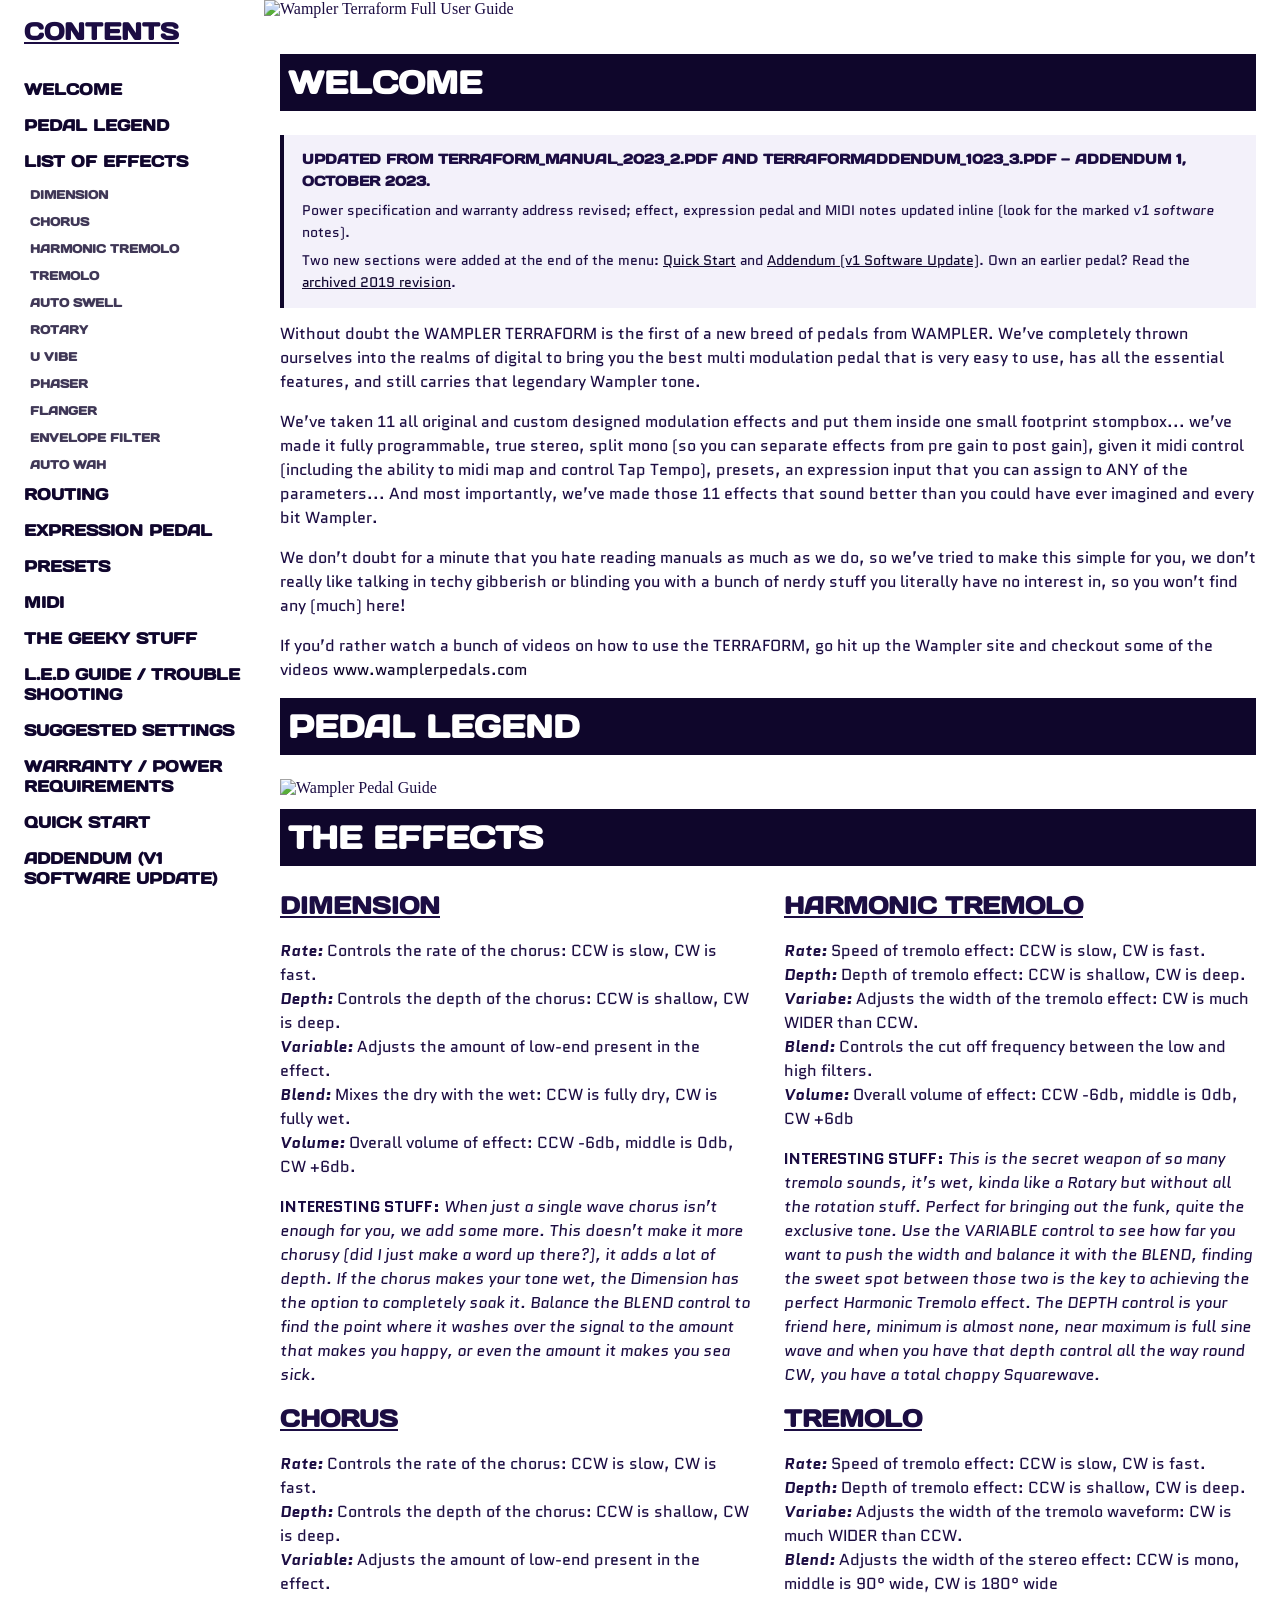
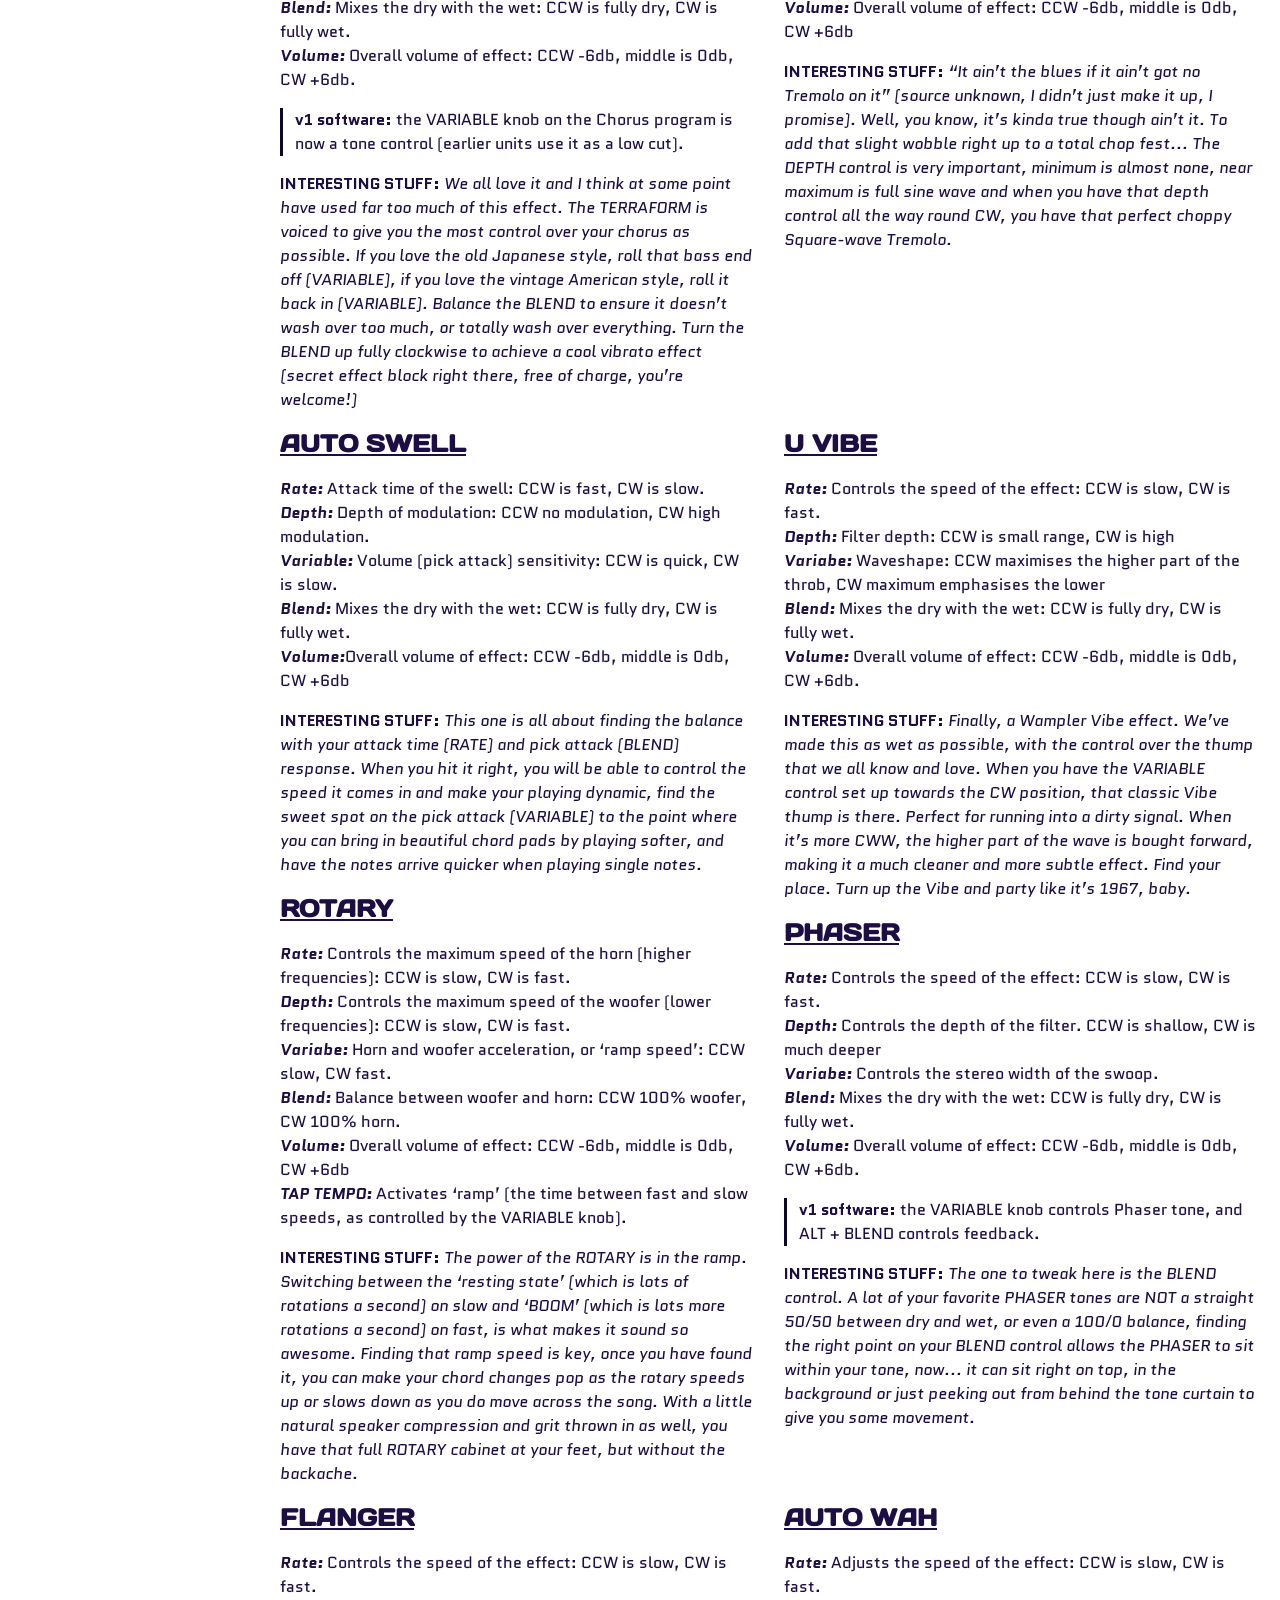
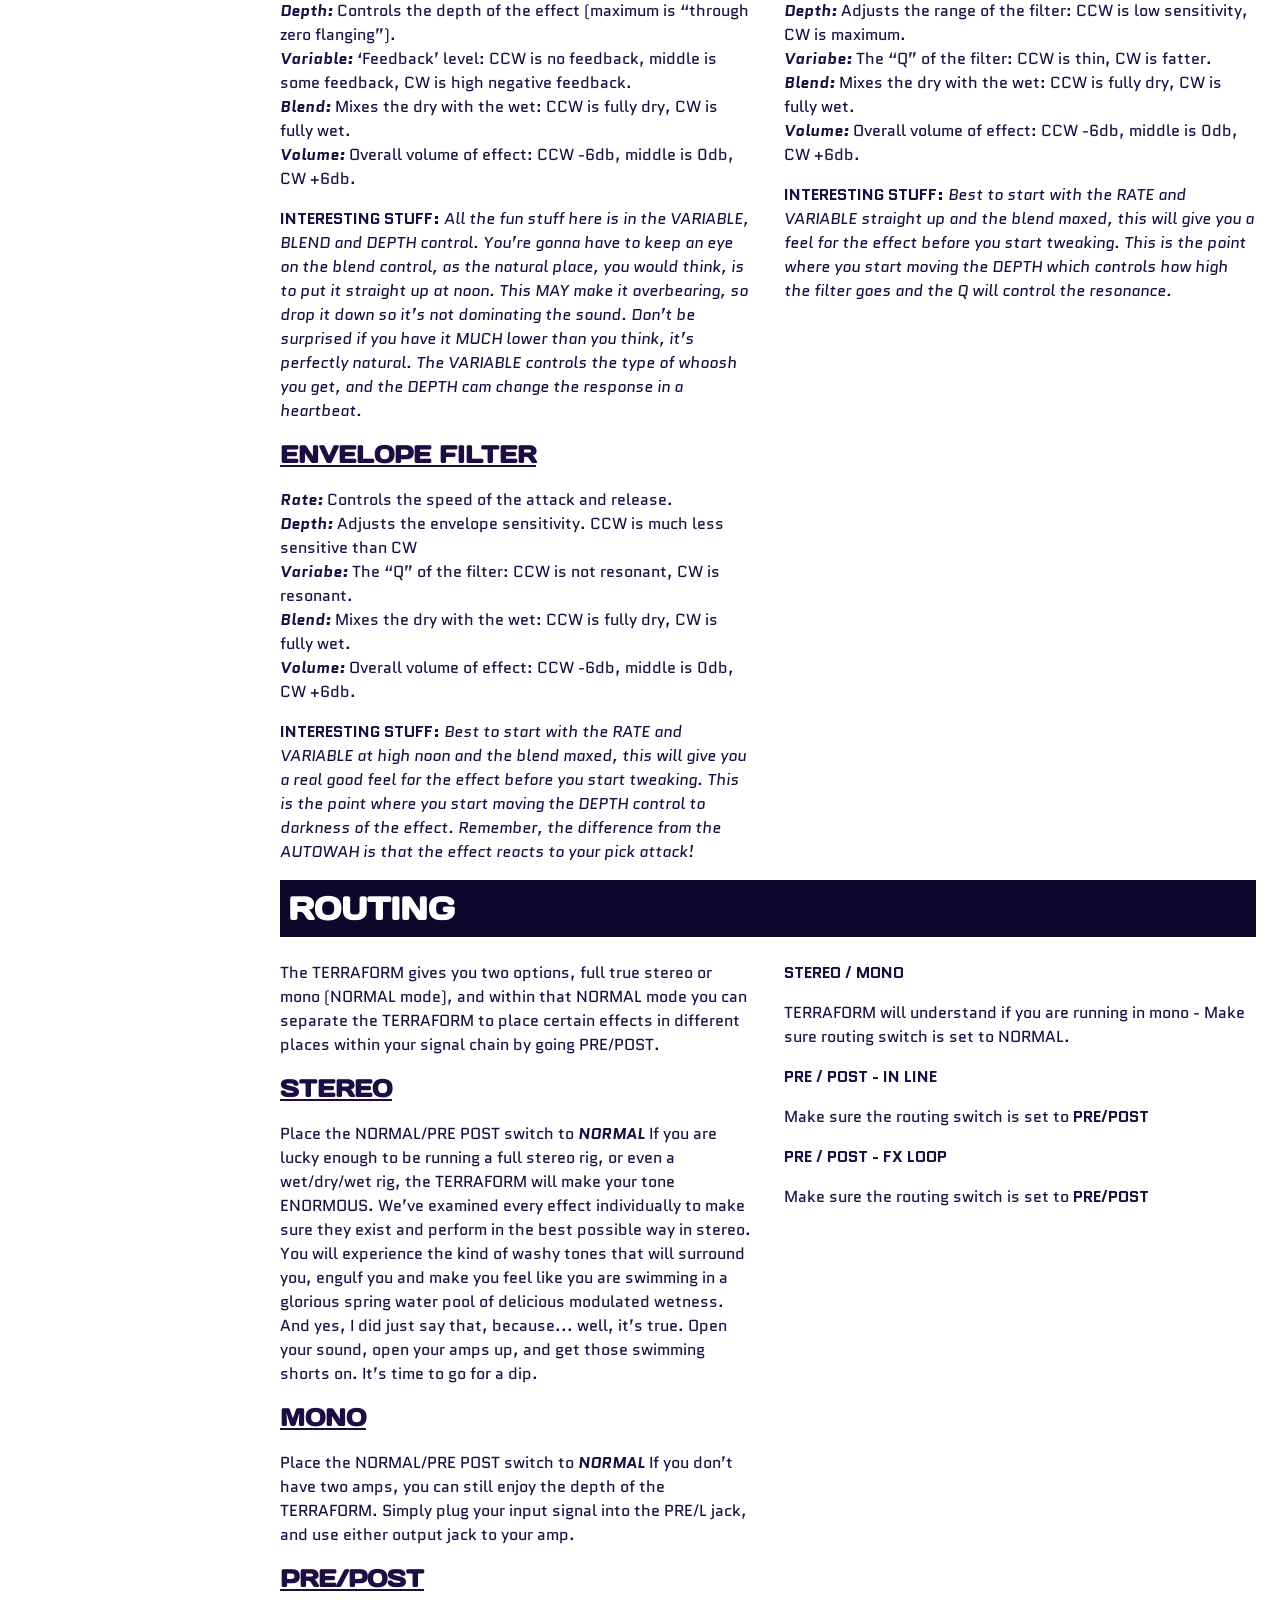
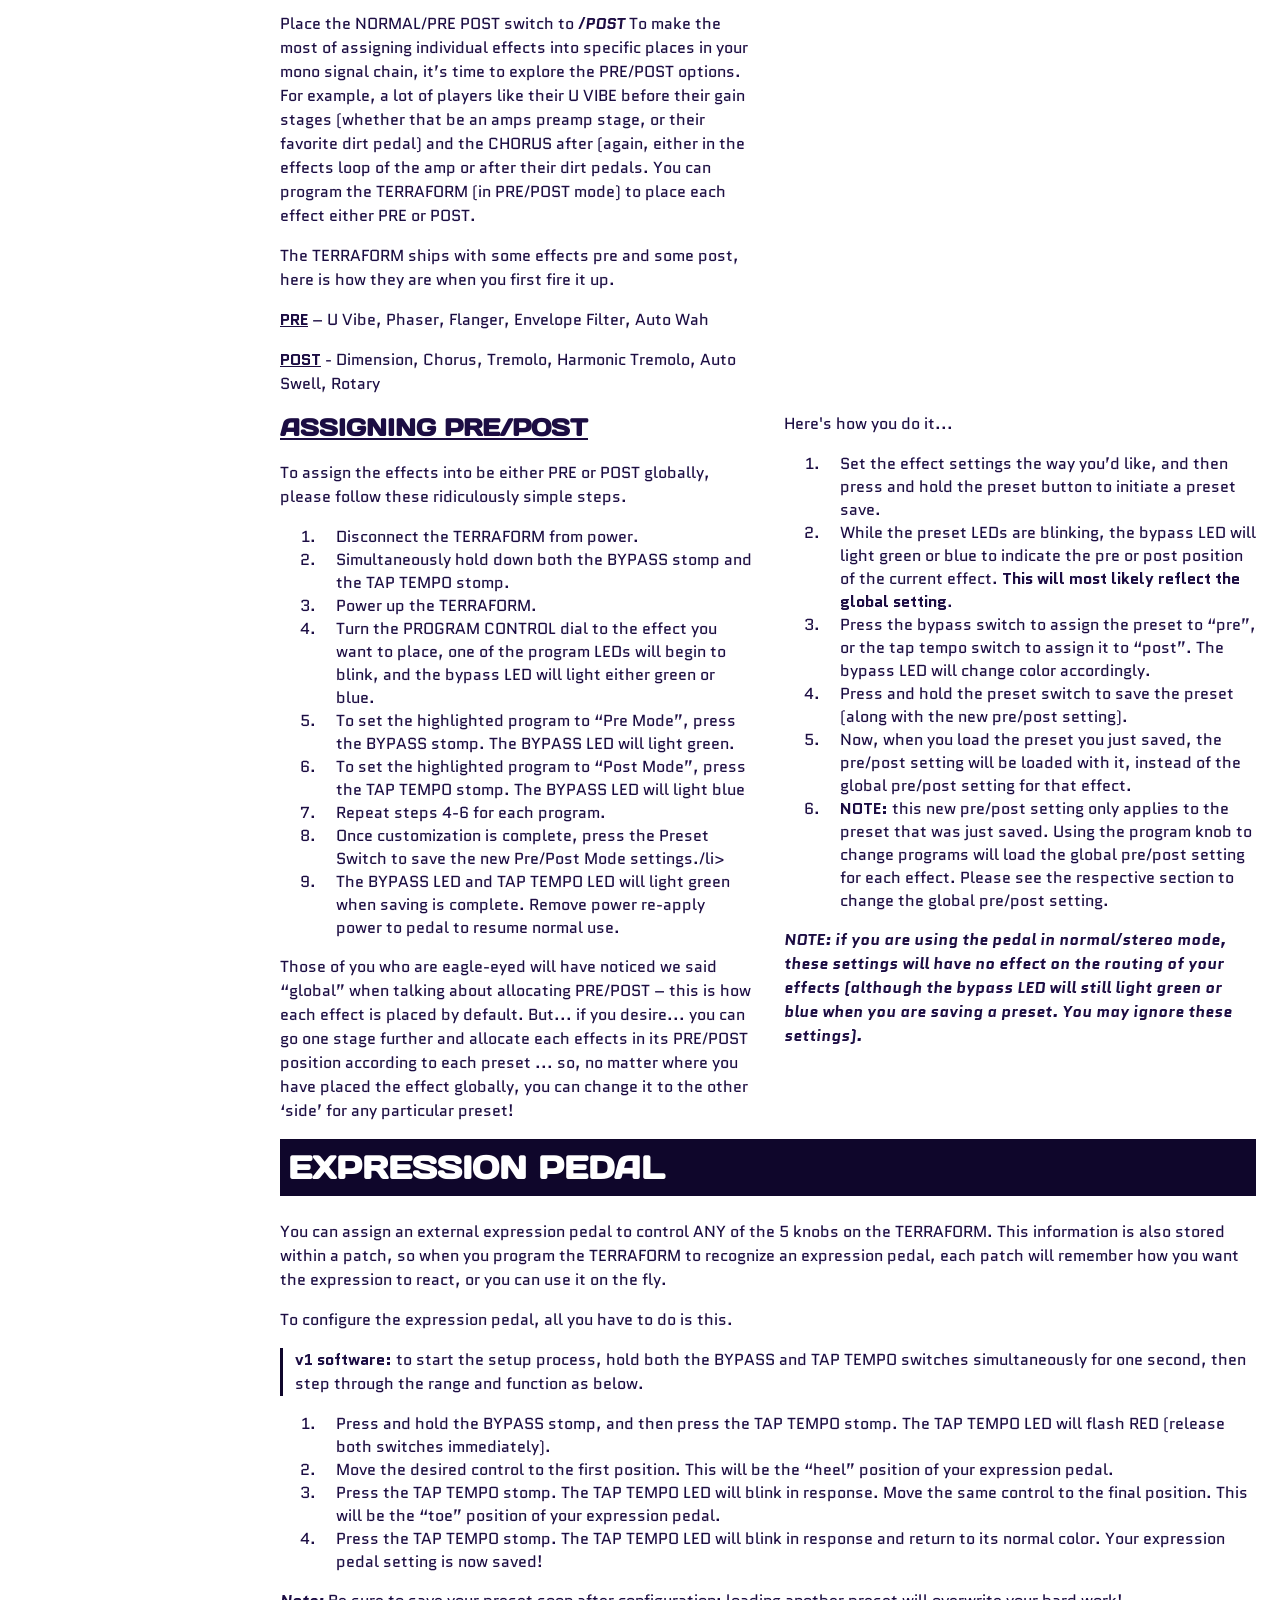
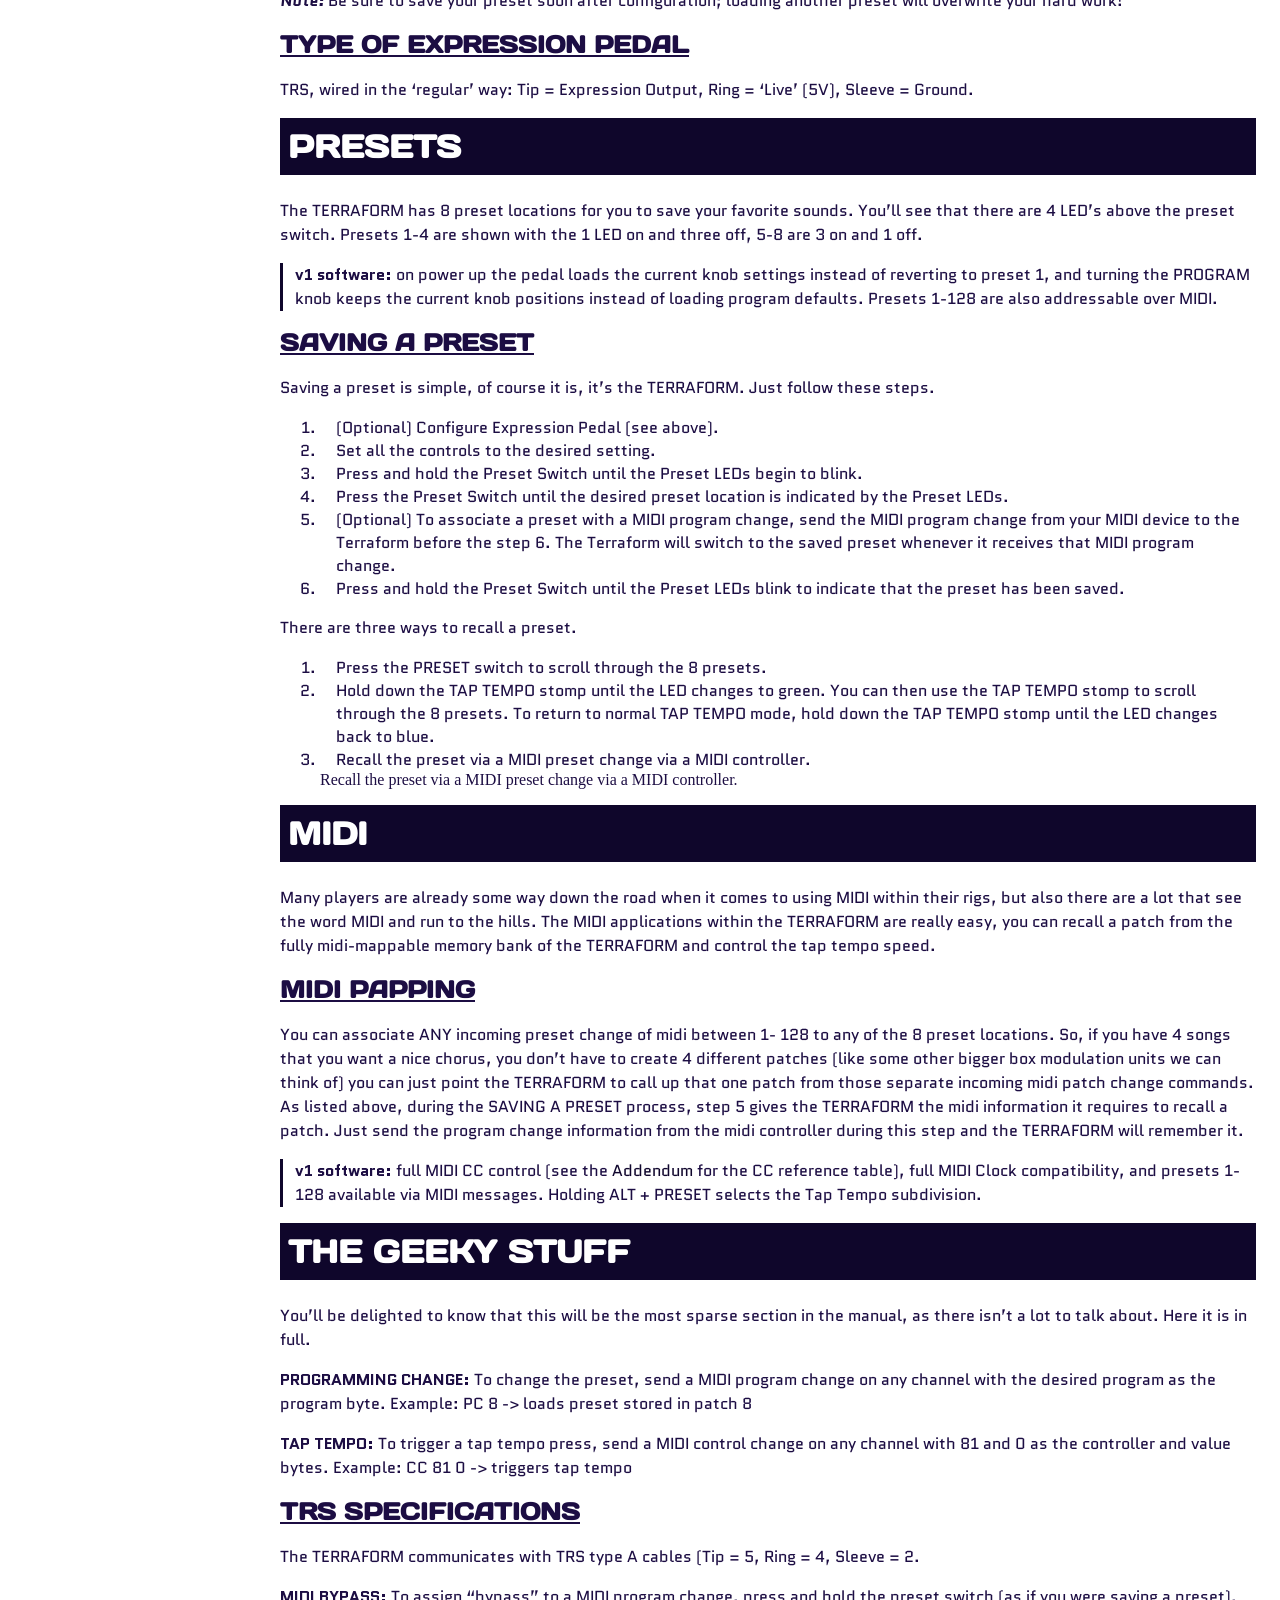
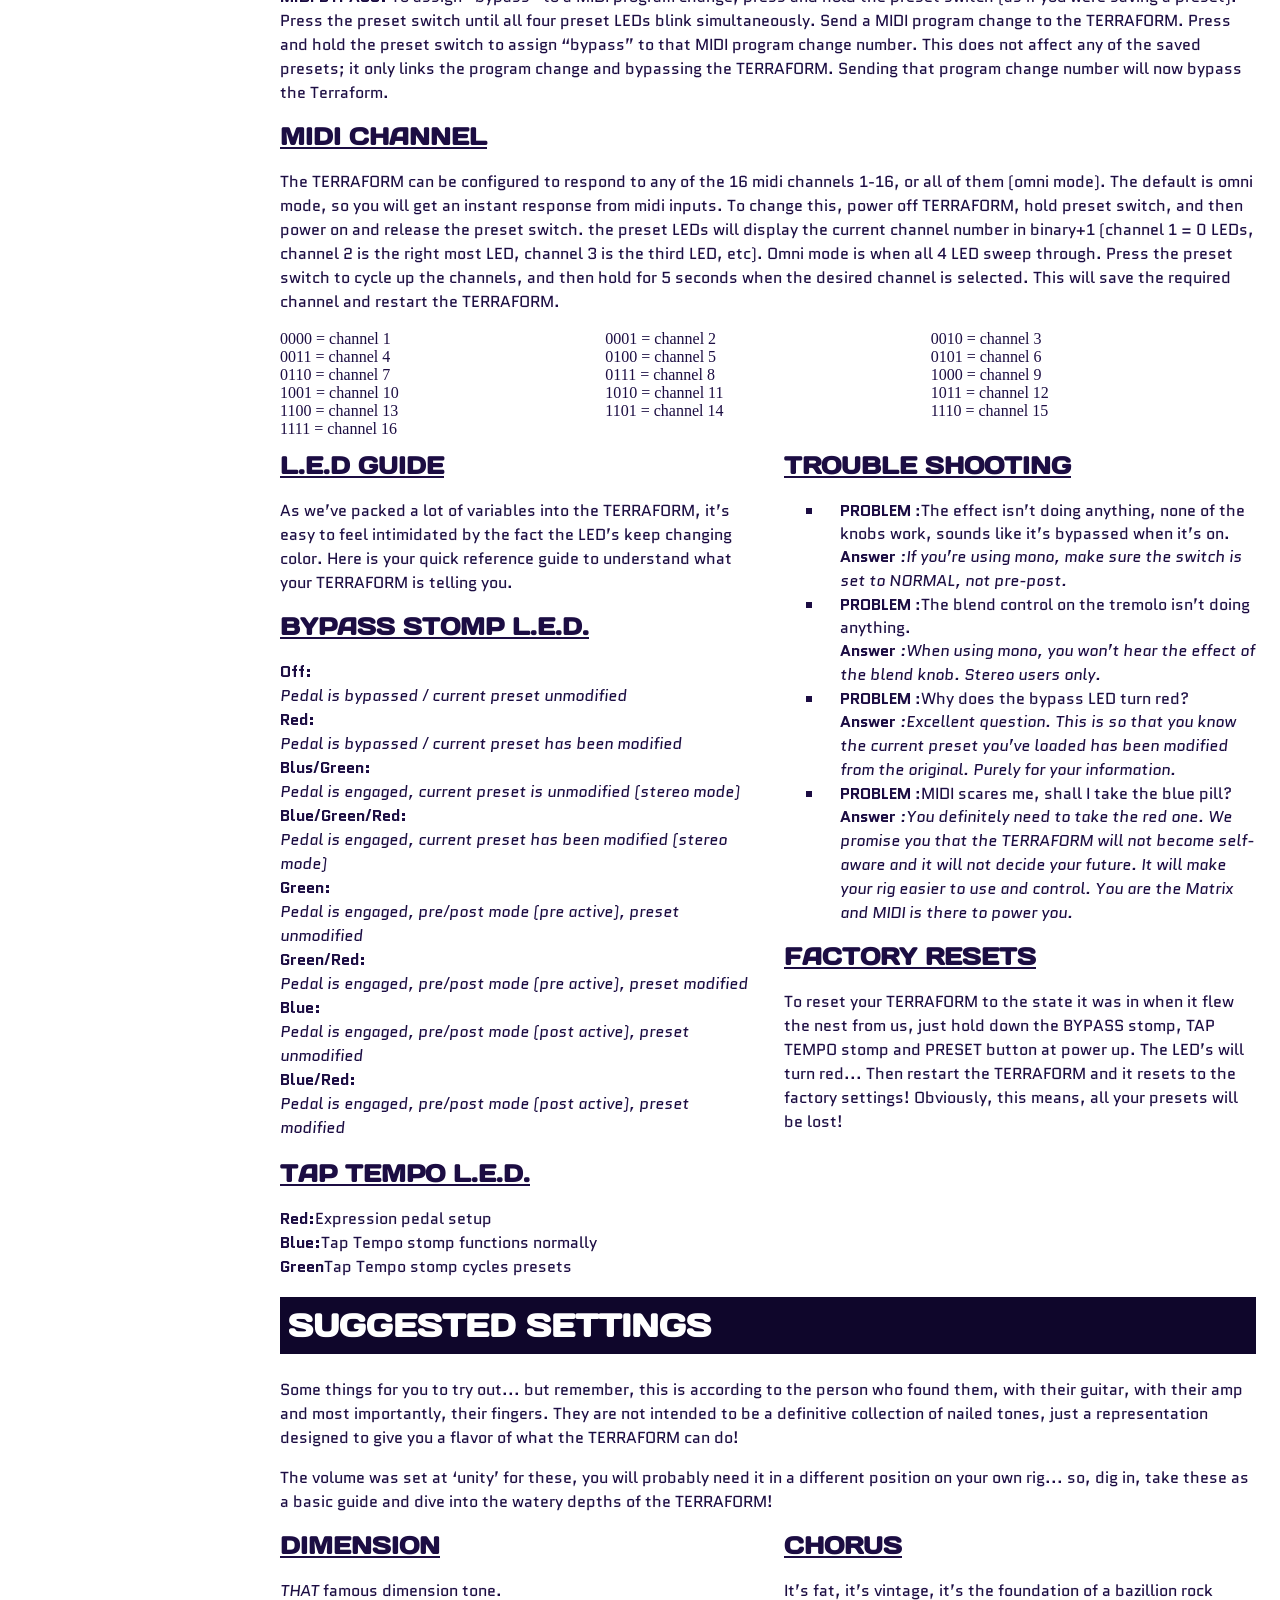
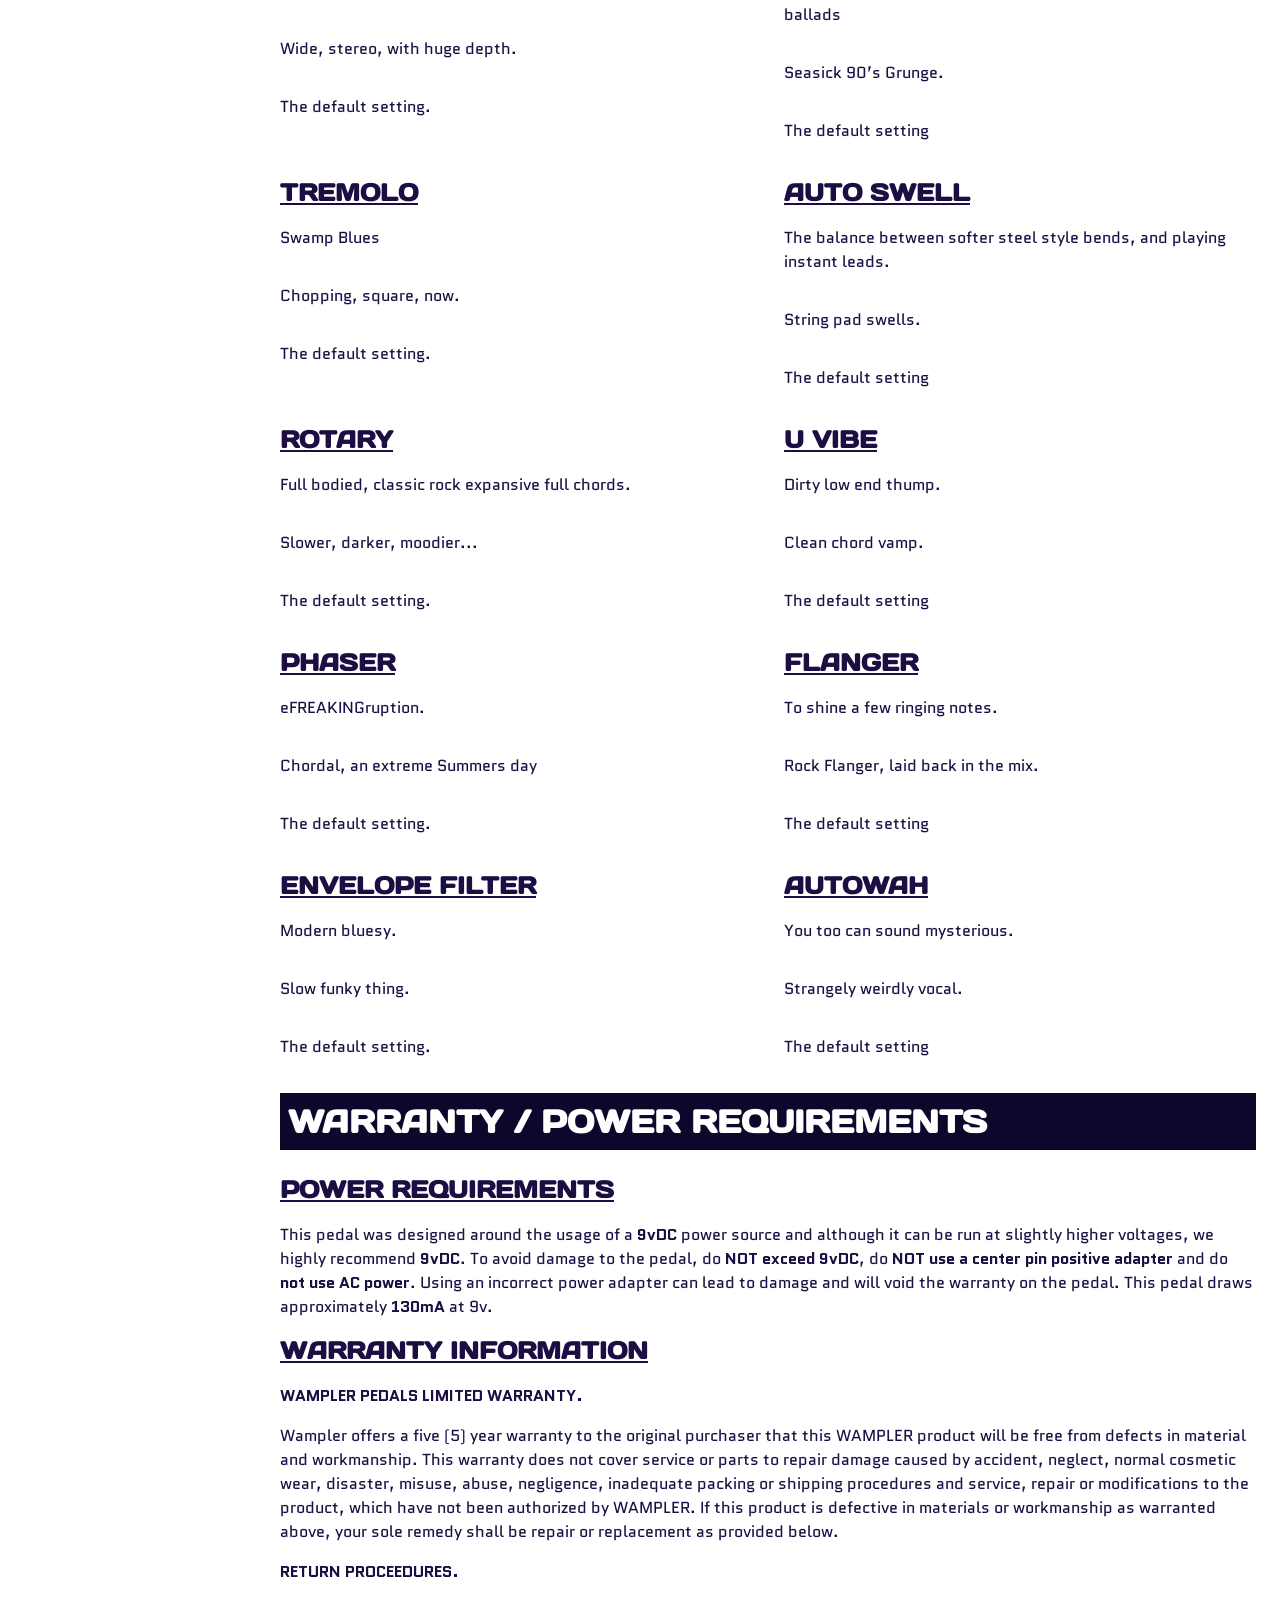
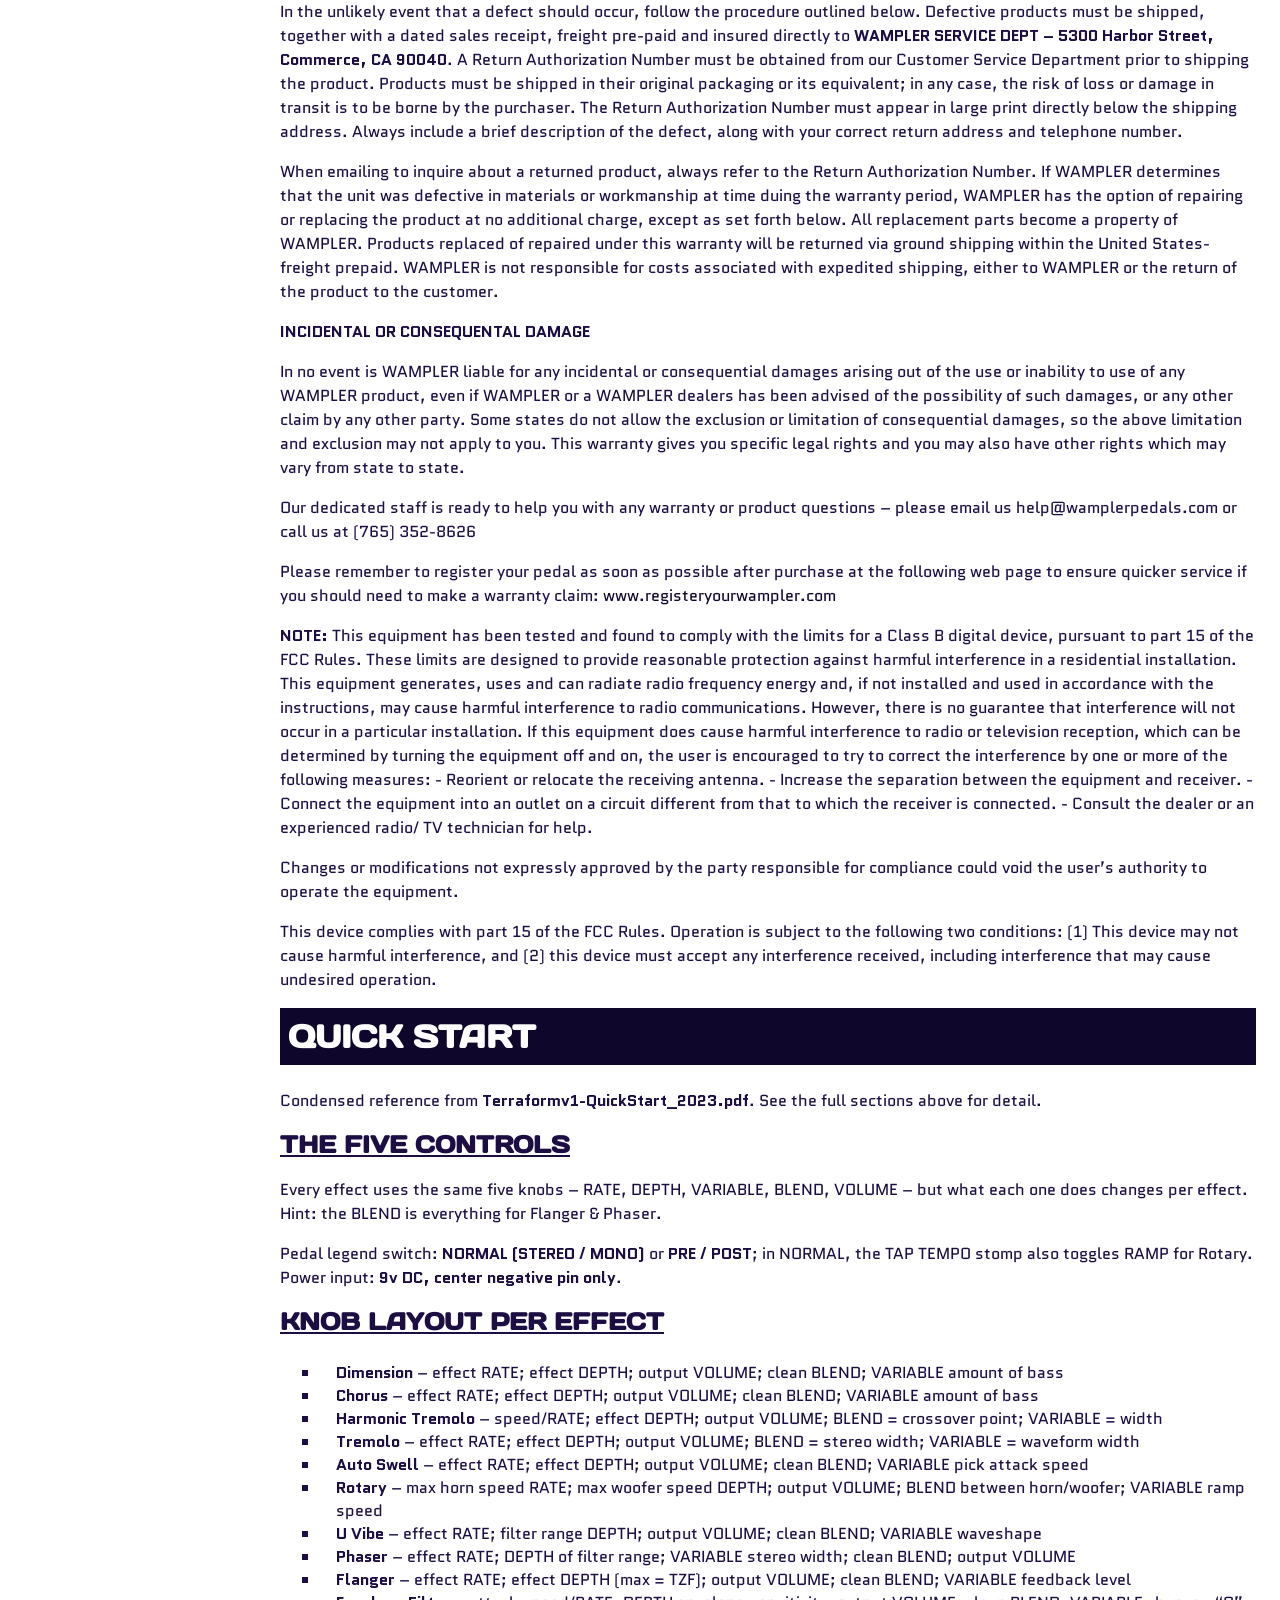
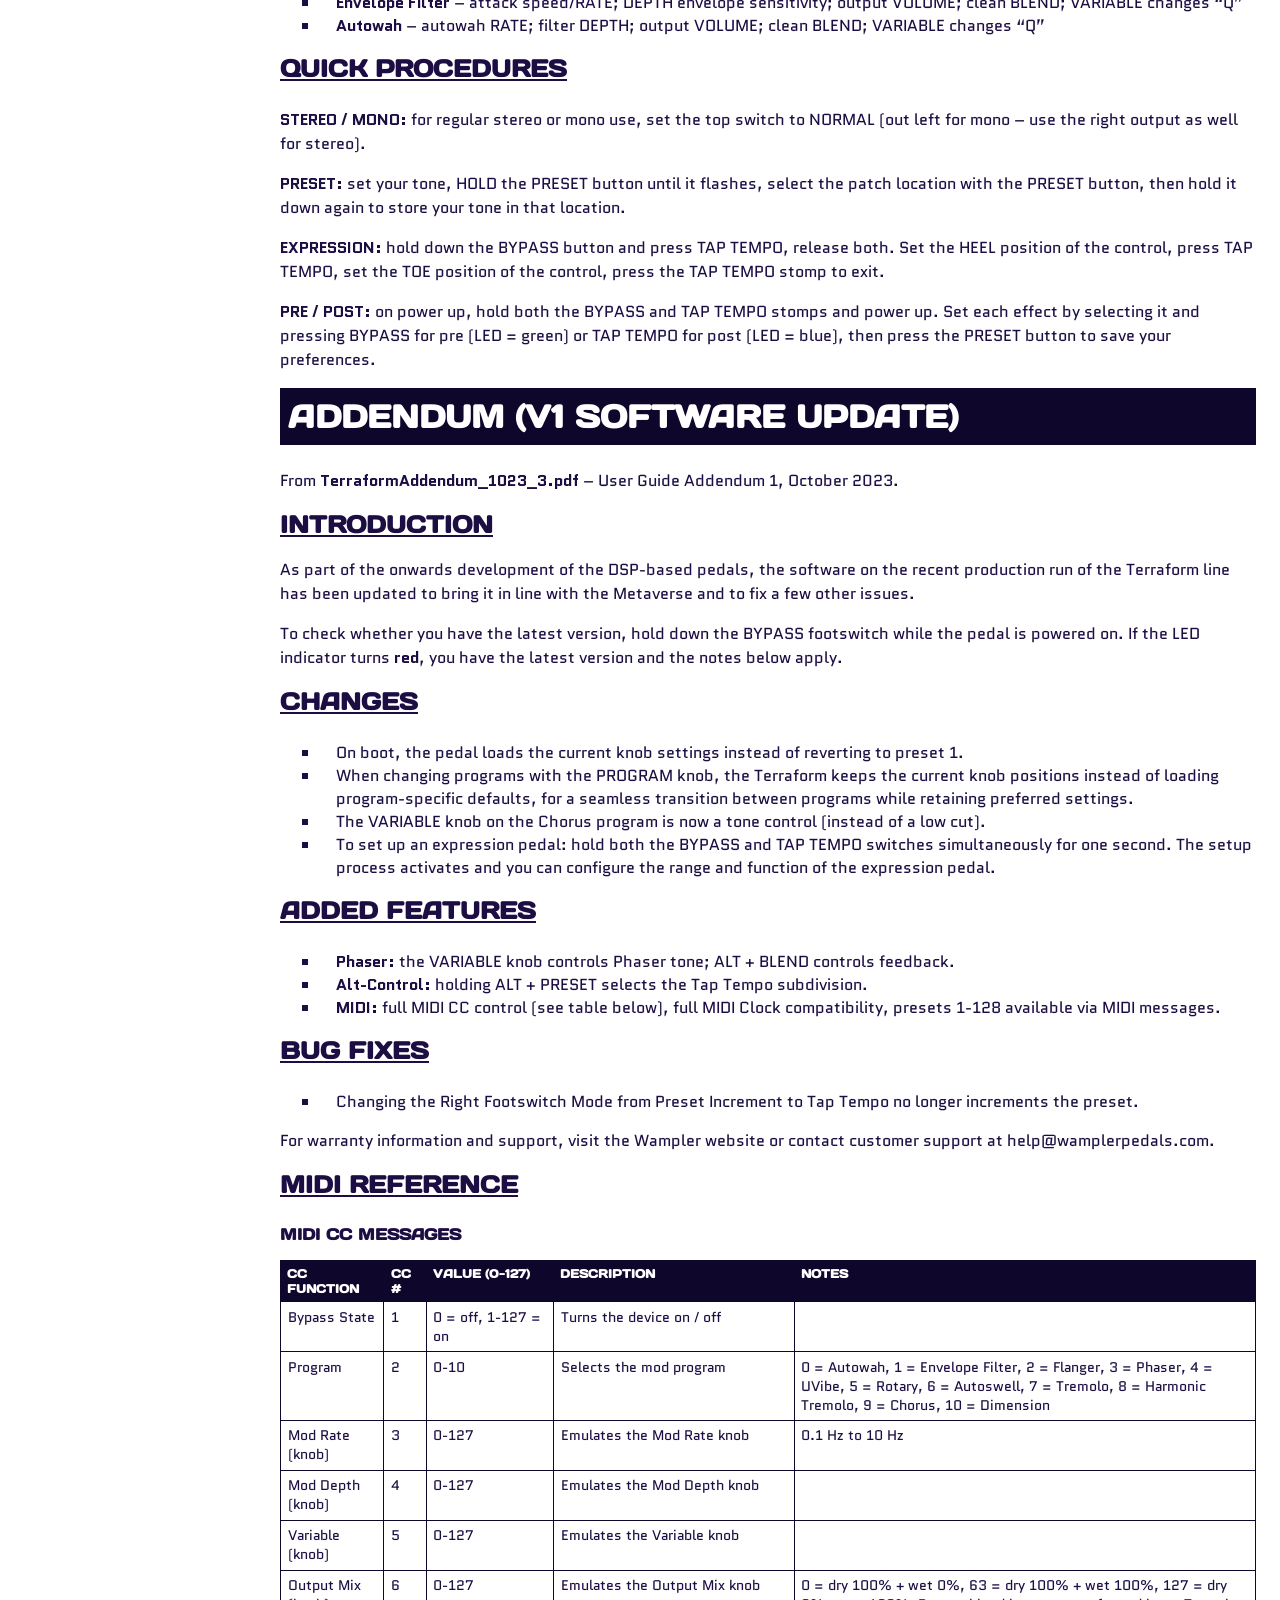
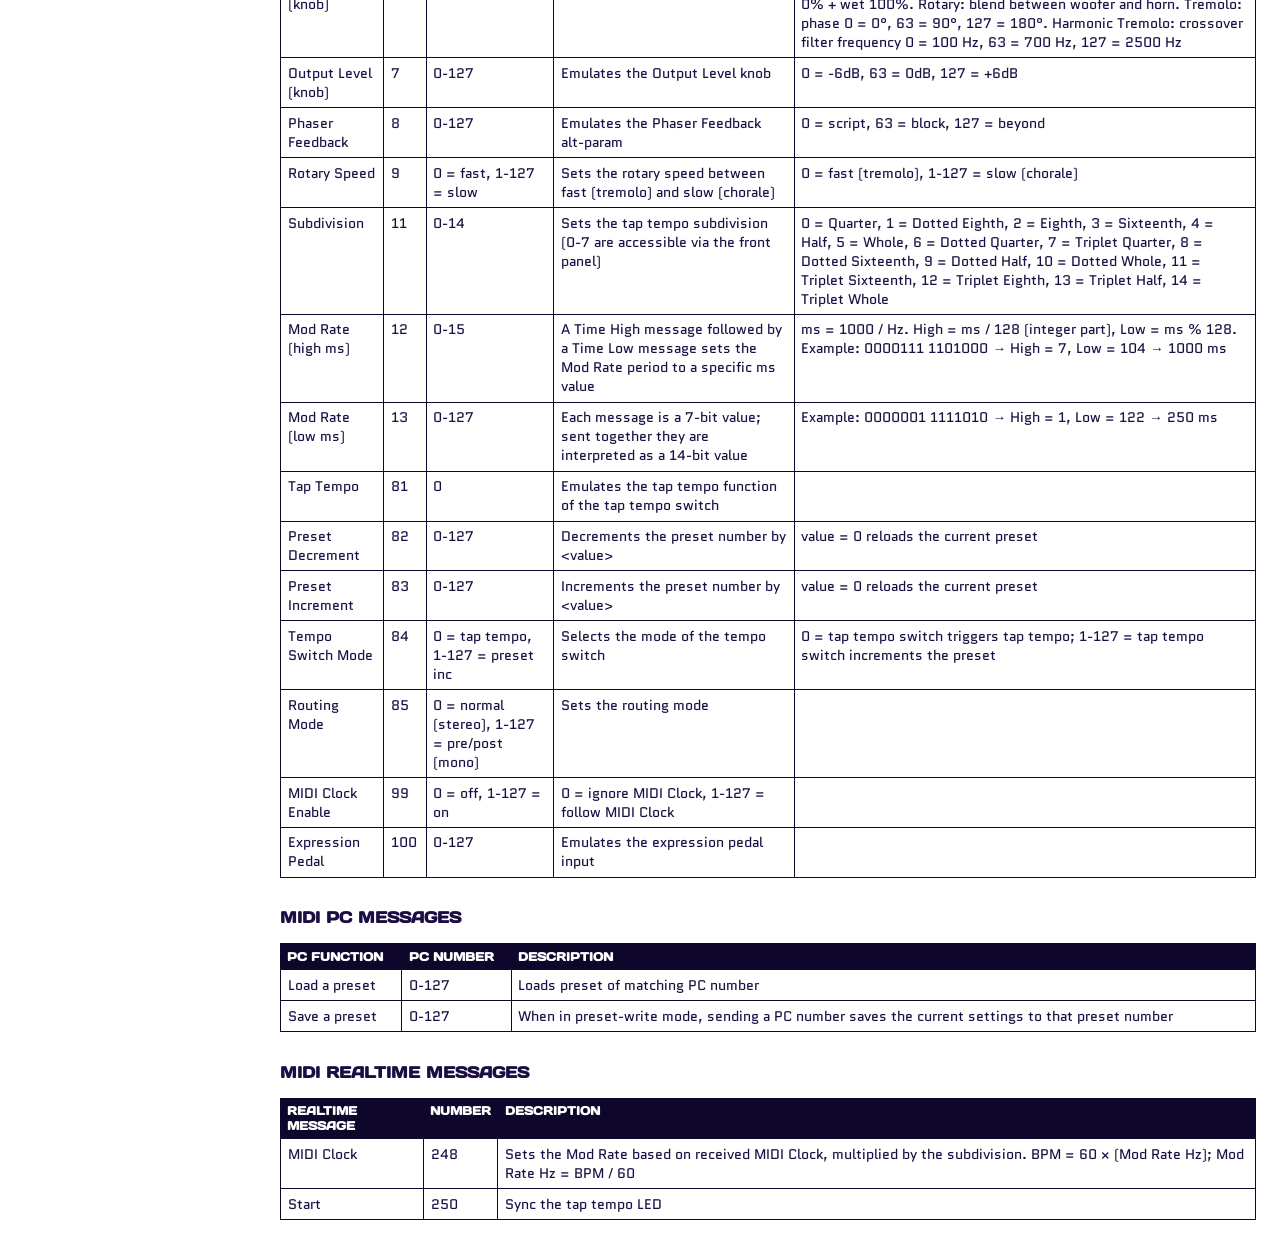
==== index.html @ 07fff478 "Update manual to 2023 revision + October 2023 v1 software addendum - Revise power spec (9vDC max, ~1" ====
<!DOCTYPE html>
<html lang="en">
  <head>
    <meta charset="UTF-8" />
    <meta http-equiv="X-UA-Compatible" content="IE=edge" />
    <meta name="viewport" content="width=device-width, initial-scale=1.0" />
    <link rel="stylesheet" href="style.css" />
    <title>Wampler Terraform Pedal Manual</title>
  </head>
  <body>
    <!--  SIDE NAVIGATION   -->
    <nav id="side-nav">
      <header>
        <div class="nav-container">
          <h3 style="margin-bottom: 2rem">Contents</h3>
          <h4><a href="#intro">Welcome</a></h4>
          <h4><a href="#pedal-legend">Pedal Legend</a></h4>
          <h4><a href="#list-of-effects">List of effects</a></h4>
          <h5><a href="#dimension">Dimension</a></h5>
          <h5><a href="#chorus">Chorus</a></h5>
          <h5><a href="#harmonic-trem">Harmonic Tremolo</a></h5>
          <h5><a href="#trem">Tremolo</a></h5>
          <h5><a href="#auto-swell">Auto Swell</a></h5>
          <h5><a href="#rotary">Rotary</a></h5>
          <h5><a href="#u-vibe">U Vibe</a></h5>
          <h5><a href="#phaser">Phaser</a></h5>
          <h5><a href="#flanger">Flanger</a></h5>
          <h5><a href="#envelope-filter">Envelope Filter</a></h5>
          <h5><a href="#auto-wah">Auto Wah</a></h5>
          <h4><a href="#routing">Routing</a></h4>
          <h4><a href="#expression-pedal">Expression Pedal</a></h4>
          <h4><a href="#presets">Presets</a></h4>
          <h4><a href="#midi">Midi</a></h4>
          <h4><a href="#geek">The Geeky Stuff</a></h4>
          <h4><a href="#guide">L.e.d guide / Trouble shooting</a></h4>
          <h4><a href="#suggested-settings">Suggested settings</a></h4>
          <h4><a href="#warranty">Warranty / Power requirements</a></h4>
          <h4><a href="#quick-start">Quick Start</a></h4>
          <h4><a href="#addendum">Addendum (v1 Software Update)</a></h4>
        </div>
      </header>
    </nav>
    <main id="main-doc">
      <img
        src="https://data2.manualslib.com/first-image/i34/167/16629/1662803/wampler-terraform.jpg"
        alt="
Wampler Terraform Full User Guide"
      />
      <!--        WELCOME SECTION -->
      <section id="welcome">
        <div class="flex-container">
          <div class="half-container flow">
            <header>
              <h2 id="intro">Welcome</h2>
            </header>
            <!--   DOCUMENT UPDATE NOTICE -->
            <div class="doc-update">
              <strong>
                Updated from TERRAFORM_manual_2023_2.pdf and
                TerraformAddendum_1023_3.pdf &mdash; Addendum 1, October 2023.
              </strong>
              <p>
                Power specification and warranty address revised; effect,
                expression pedal and MIDI notes updated inline (look for the
                marked <em>v1 software</em> notes).
              </p>
              <p>
                Two new sections were added at the end of the menu:
                <a href="#quick-start">Quick Start</a> and
                <a href="#addendum">Addendum (v1 Software Update)</a>. Own an
                earlier pedal? Read the
                <a href="index-2019.html">archived 2019 revision</a>.
              </p>
            </div>
            <p>
              Without doubt the WAMPLER TERRAFORM is the first of a new breed of
              pedals from WAMPLER. We’ve completely thrown ourselves into the
              realms of digital to bring you the best multi modulation pedal
              that is very easy to use, has all the essential features, and
              still carries that legendary Wampler tone.
            </p>
            <p>
              We’ve taken 11 all original and custom designed modulation effects
              and put them inside one small footprint stompbox... we’ve made it
              fully programmable, true stereo, split mono (so you can separate
              effects from pre gain to post gain), given it midi control
              (including the ability to midi map and control Tap Tempo),
              presets, an expression input that you can assign to ANY of the
              parameters... And most importantly, we’ve made those 11 effects
              that sound better than you could have ever imagined and every bit
              Wampler.
            </p>
            <p>
              We don’t doubt for a minute that you hate reading manuals as much
              as we do, so we’ve tried to make this simple for you, we don’t
              really like talking in techy gibberish or blinding you with a
              bunch of nerdy stuff you literally have no interest in, so you
              won’t find any (much) here!
            </p>
            <p>
              If you’d rather watch a bunch of videos on how to use the
              TERRAFORM, go hit up the Wampler site and checkout some of the
              videos
              <a href="https://www.wamplerpedals.com/">www.wamplerpedals.com</a>
            </p>
          </div>
          <!--        MOBILE TABLE OF CONTENTS -->
          <div id="toc-mobile" class="half-container">
            <h2 id="contents">Contents</h2>
            <div class="toc-top-item">
              <h3><a href="#pedal-legend">Pedal Legend</a></h3>
            </div>
            <div class="toc-top-item">
              <h3><a href="#list-of-effects">List of effects</a></h3>
            </div>
            <div class="toc-top-item">
              <h3><a href="#routing">Routing</a></h3>
            </div>
            <div class="toc-top-item">
              <h3><a href="#expression-pedal">Expression Pedal</a></h3>
            </div>
            <div class="toc-top-item">
              <h3><a href="#presets">Presets</a></h3>
            </div>
            <div class="toc-top-item">
              <h3><a href="#midi">MIDI</a></h3>
            </div>
            <div class="toc-top-item">
              <h3><a href="#geek">The Geeky Stuff</a></h3>
            </div>
            <div class="toc-top-item">
              <h3><a href="#guide">L.E.D. Guide / Trouble shooting</a></h3>
            </div>
            <div class="toc-top-item">
              <h3><a href="#suggested-settings">Suggested Settings</a></h3>
            </div>
            <div class="toc-top-item">
              <h3><a href="#warranty">Warranty / Power Requirements</a></h3>
            </div>
            <div class="toc-top-item">
              <h3><a href="#quick-start">Quick Start</a></h3>
            </div>
            <div class="toc-top-item">
              <h3><a href="#addendum">Addendum (v1 Software Update)</a></h3>
            </div>
          </div>
        </div>
      </section>
      <!--   PEDAL LEGEND -->
      <section id="pedal-legend">
        <div class="flex-container">
          <div class="half-container">
            <header>
              <h2>Pedal Legend</h2>
            </header>
            <img
              src="Images/WamplerPedalLegend.png"
              alt="Wampler Pedal Guide"
            />
          </div>
        </div>
      </section>
      <!--  EFFECTS SECTION -->
      <section id="list-of-effects">
        <div class="half-container">
          <header>
            <h2>THE EFFECTS</h2>
          </header>
        </div>
        <!--  DIMENSION -->
        <div class="flex-container">
          <div class="half-container flow">
            <h3 id="dimension">Dimension</h3>
            <div>
              <span>
                <strong><i>Rate:</i></strong>
                Controls the rate of the chorus: CCW is slow, CW is fast.
              </span>
              <span>
                <strong><i>Depth:</i></strong>
                Controls the depth of the chorus: CCW is shallow, CW is deep.
              </span>
              <span>
                <strong><i>Variable:</i></strong>
                Adjusts the amount of low-end present in the effect.
              </span>
              <span>
                <strong><i>Blend:</i></strong>
                Mixes the dry with the wet: CCW is fully dry, CW is fully wet.
              </span>
              <span>
                <strong><i>Volume:</i></strong> Overall volume of effect: CCW
                -6db, middle is 0db, CW +6db.
              </span>
            </div>
            <div>
              <p>
                <strong>INTERESTING STUFF:</strong>
                <i>
                  When just a single wave chorus isn’t enough for you, we add
                  some more. This doesn’t make it more chorusy (did I just make
                  a word up there?), it adds a lot of depth. If the chorus makes
                  your tone wet, the Dimension has the option to completely soak
                  it. Balance the BLEND control to find the point where it
                  washes over the signal to the amount that makes you happy, or
                  even the amount it makes you sea sick.
                </i>
              </p>
            </div>
            <!--  CHORUS -->
            <div class="flow">
              <div>
                <h3 id="chorus">Chorus</h3>
              </div>
              <div>
                <span>
                  <strong><i>Rate:</i></strong>
                  Controls the rate of the chorus: CCW is slow, CW is fast.
                </span>
                <span>
                  <strong><i>Depth:</i></strong>
                  Controls the depth of the chorus: CCW is shallow, CW is deep.
                </span>
                <span>
                  <strong><i>Variable:</i></strong>
                  Adjusts the amount of low-end present in the effect.
                </span>
                <span>
                  <strong><i>Blend:</i></strong>
                  Mixes the dry with the wet: CCW is fully dry, CW is fully wet.
                </span>
                <span>
                  <strong><i>Volume:</i></strong>
                  Overall volume of effect: CCW -6db, middle is 0db, CW +6db.
                </span>
              </div>
              <p class="v1-note">
                <strong>v1 software:</strong> the VARIABLE knob on the Chorus
                program is now a tone control (earlier units use it as a low
                cut).
              </p>
              <div>
                <p>
                  <strong>INTERESTING STUFF:</strong>
                  <i>
                    We all love it and I think at some point have used far too
                    much of this effect. The TERRAFORM is voiced to give you the
                    most control over your chorus as possible. If you love the
                    old Japanese style, roll that bass end off (VARIABLE), if
                    you love the vintage American style, roll it back in
                    (VARIABLE). Balance the BLEND to ensure it doesn’t wash over
                    too much, or totally wash over everything. Turn the BLEND up
                    fully clockwise to achieve a cool vibrato effect (secret
                    effect block right there, free of charge, you’re welcome!)
                  </i>
                </p>
              </div>
            </div>
          </div>
          <!--  HARMONIC TREMOLO -->
          <div class="half-container flow">
            <div>
              <h3 id="harmonic-trem">Harmonic Tremolo</h3>
            </div>
            <div>
              <span>
                <strong><i>Rate:</i></strong>
                Speed of tremolo effect: CCW is slow, CW is fast.
              </span>
              <span>
                <strong><i>Depth:</i></strong>
                Depth of tremolo effect: CCW is shallow, CW is deep.
              </span>
              <span>
                <strong><i>Variabe:</i></strong>
                Adjusts the width of the tremolo effect: CW is much WIDER than
                CCW.
              </span>
              <span>
                <strong><i>Blend:</i></strong>
                Controls the cut off frequency between the low and high filters.
              </span>
              <span>
                <strong><i>Volume:</i></strong>
                Overall volume of effect: CCW -6db, middle is 0db, CW +6db
              </span>
            </div>
            <div>
              <p>
                <strong>INTERESTING STUFF:</strong>
                <i>
                  This is the secret weapon of so many tremolo sounds, it’s wet,
                  kinda like a Rotary but without all the rotation stuff.
                  Perfect for bringing out the funk, quite the exclusive tone.
                  Use the VARIABLE control to see how far you want to push the
                  width and balance it with the BLEND, finding the sweet spot
                  between those two is the key to achieving the perfect Harmonic
                  Tremolo effect. The DEPTH control is your friend here, minimum
                  is almost none, near maximum is full sine wave and when you
                  have that depth control all the way round CW, you have a total
                  choppy Squarewave.
                </i>
              </p>
            </div>
            <!--  TREMOLO  -->
            <div>
              <h3 id="trem">Tremolo</h3>
            </div>
            <div>
              <span>
                <strong><i>Rate:</i></strong>
                Speed of tremolo effect: CCW is slow, CW is fast.
              </span>
              <span>
                <strong><i>Depth:</i></strong>
                Depth of tremolo effect: CCW is shallow, CW is deep.
              </span>
              <span>
                <strong><i>Variabe:</i></strong>
                Adjusts the width of the tremolo waveform: CW is much WIDER than
                CCW.
              </span>
              <span>
                <strong><i>Blend:</i></strong>
                Adjusts the width of the stereo effect: CCW is mono, middle is
                90° wide, CW is 180° wide
              </span>
              <span>
                <strong><i>Volume:</i></strong>
                Overall volume of effect: CCW -6db, middle is 0db, CW +6db
              </span>
            </div>
            <div>
              <p>
                <strong>INTERESTING STUFF:</strong>
                <i>
                  “It ain’t the blues if it ain’t got no Tremolo on it” (source
                  unknown, I didn’t just make it up, I promise). Well, you know,
                  it’s kinda true though ain’t it. To add that slight wobble
                  right up to a total chop fest... The DEPTH control is very
                  important, minimum is almost none, near maximum is full sine
                  wave and when you have that depth control all the way round
                  CW, you have that perfect choppy Square-wave Tremolo.
                </i>
              </p>
            </div>
          </div>
        </div>
        <div id="list-of-effects" class="flex-container">
          <div class="half-container flow">
            <!--  AUTO SWELL -->
            <h3 id="auto-swell">Auto Swell</h3>
            <div>
              <span>
                <strong><i>Rate:</i></strong>
                Attack time of the swell: CCW is fast, CW is slow.
              </span>
              <span>
                <strong><i>Depth:</i></strong>
                Depth of modulation: CCW no modulation, CW high modulation.
              </span>
              <span>
                <strong><i>Variable:</i></strong>
                Volume (pick attack) sensitivity: CCW is quick, CW is slow.
              </span>
              <span>
                <strong><i>Blend:</i></strong>
                Mixes the dry with the wet: CCW is fully dry, CW is fully wet.
              </span>
              <span>
                <strong><i>Volume:</i></strong
                >Overall volume of effect: CCW -6db, middle is 0db, CW +6db
              </span>
            </div>
            <div>
              <p>
                <strong>INTERESTING STUFF:</strong>
                <i>
                  This one is all about finding the balance with your attack
                  time (RATE) and pick attack (BLEND) response. When you hit it
                  right, you will be able to control the speed it comes in and
                  make your playing dynamic, find the sweet spot on the pick
                  attack (VARIABLE) to the point where you can bring in
                  beautiful chord pads by playing softer, and have the notes
                  arrive quicker when playing single notes.
                </i>
              </p>
            </div>
            <!--  ROTARY -->
            <div class="flow">
              <div>
                <h3 id="rotary">Rotary</h3>
              </div>
              <div>
                <span>
                  <strong><i>Rate:</i></strong>
                  Controls the maximum speed of the horn (higher frequencies):
                  CCW is slow, CW is fast.
                </span>
                <span>
                  <strong><i>Depth:</i></strong>
                  Controls the maximum speed of the woofer (lower frequencies):
                  CCW is slow, CW is fast.
                </span>
                <span>
                  <strong><i>Variabe:</i></strong>
                  Horn and woofer acceleration, or ‘ramp speed’: CCW slow, CW
                  fast.
                </span>
                <span>
                  <strong><i>Blend:</i></strong>
                  Balance between woofer and horn: CCW 100% woofer, CW 100%
                  horn.
                </span>
                <span>
                  <strong><i>Volume:</i></strong>
                  Overall volume of effect: CCW -6db, middle is 0db, CW +6db
                </span>
                <span>
                  <strong><i>TAP TEMPO:</i></strong>
                  Activates ‘ramp’ (the time between fast and slow speeds, as
                  controlled by the VARIABLE knob).
                </span>
              </div>
              <div>
                <p>
                  <strong>INTERESTING STUFF:</strong>
                  <i>
                    The power of the ROTARY is in the ramp. Switching between
                    the ‘resting state’ (which is lots of rotations a second) on
                    slow and ‘BOOM’ (which is lots more rotations a second) on
                    fast, is what makes it sound so awesome. Finding that ramp
                    speed is key, once you have found it, you can make your
                    chord changes pop as the rotary speeds up or slows down as
                    you do move across the song. With a little natural speaker
                    compression and grit thrown in as well, you have that full
                    ROTARY cabinet at your feet, but without the backache.
                  </i>
                </p>
              </div>
            </div>
          </div>
          <!--  U VIBE -->
          <div class="half-container flow">
            <div>
              <h3 id="u-vibe">U Vibe</h3>
            </div>
            <div>
              <span>
                <strong><i>Rate:</i></strong>
                Controls the speed of the effect: CCW is slow, CW is fast.
              </span>
              <span>
                <strong><i>Depth:</i></strong>
                Filter depth: CCW is small range, CW is high
              </span>
              <span>
                <strong><i>Variabe:</i></strong>
                Waveshape: CCW maximises the higher part of the throb, CW
                maximum emphasises the lower
              </span>
              <span>
                <strong><i>Blend:</i></strong>
                Mixes the dry with the wet: CCW is fully dry, CW is fully wet.
              </span>
              <span>
                <strong><i>Volume:</i></strong>
                Overall volume of effect: CCW -6db, middle is 0db, CW +6db.
              </span>
            </div>
            <div>
              <p>
                <strong>INTERESTING STUFF:</strong>
                <i>
                  Finally, a Wampler Vibe effect. We’ve made this as wet as
                  possible, with the control over the thump that we all know and
                  love. When you have the VARIABLE control set up towards the CW
                  position, that classic Vibe thump is there. Perfect for
                  running into a dirty signal. When it’s more CWW, the higher
                  part of the wave is bought forward, making it a much cleaner
                  and more subtle effect. Find your place. Turn up the Vibe and
                  party like it’s 1967, baby.
                </i>
              </p>
            </div>
            <div>
              <!--  PHASER  -->
              <h3 id="phaser">Phaser</h3>
            </div>
            <div>
              <span>
                <strong><i>Rate:</i></strong>
                Controls the speed of the effect: CCW is slow, CW is fast.
              </span>
              <span>
                <strong><i>Depth:</i></strong>
                Controls the depth of the filter. CCW is shallow, CW is much
                deeper
              </span>
              <span>
                <strong><i>Variabe:</i></strong>
                Controls the stereo width of the swoop.
              </span>
              <span>
                <strong><i>Blend:</i></strong>
                Mixes the dry with the wet: CCW is fully dry, CW is fully wet.
              </span>
              <span>
                <strong><i>Volume:</i></strong>
                Overall volume of effect: CCW -6db, middle is 0db, CW +6db.
              </span>
            </div>
            <p class="v1-note">
              <strong>v1 software:</strong> the VARIABLE knob controls Phaser
              tone, and ALT + BLEND controls feedback.
            </p>
            <div>
              <p>
                <strong>INTERESTING STUFF:</strong>
                <i>
                  The one to tweak here is the BLEND control. A lot of your
                  favorite PHASER tones are NOT a straight 50/50 between dry and
                  wet, or even a 100/0 balance, finding the right point on your
                  BLEND control allows the PHASER to sit within your tone,
                  now... it can sit right on top, in the background or just
                  peeking out from behind the tone curtain to give you some
                  movement.
                </i>
              </p>
            </div>
          </div>
        </div>
        <div id="list-of-effects" class="flex-container">
          <div class="half-container flow">
            <!--  FLANGER -->
            <h3 id="flanger">Flanger</h3>
            <div>
              <span>
                <strong><i>Rate:</i></strong>
                Controls the speed of the effect: CCW is slow, CW is fast.
              </span>
              <span>
                <strong><i>Depth:</i></strong>
                Controls the depth of the effect (maximum is “through zero
                flanging”).
              </span>
              <span>
                <strong><i>Variable:</i></strong>
                ‘Feedback’ level: CCW is no feedback, middle is some feedback,
                CW is high negative feedback.
              </span>
              <span>
                <strong><i>Blend:</i></strong>
                Mixes the dry with the wet: CCW is fully dry, CW is fully wet.
              </span>
              <span>
                <strong><i>Volume:</i> </strong>
                Overall volume of effect: CCW -6db, middle is 0db, CW +6db.
              </span>
            </div>
            <div>
              <p>
                <strong>INTERESTING STUFF:</strong>
                <i>
                  All the fun stuff here is in the VARIABLE, BLEND and DEPTH
                  control. You’re gonna have to keep an eye on the blend
                  control, as the natural place, you would think, is to put it
                  straight up at noon. This MAY make it overbearing, so drop it
                  down so it’s not dominating the sound. Don’t be surprised if
                  you have it MUCH lower than you think, it’s perfectly natural.
                  The VARIABLE controls the type of whoosh you get, and the
                  DEPTH cam change the response in a heartbeat.
                </i>
              </p>
            </div>
            <!--  ENVELOPE FILTER -->
            <div class="flow">
              <div>
                <h3 id="envelope-filter">Envelope Filter</h3>
              </div>
              <div>
                <span>
                  <strong><i>Rate:</i></strong>
                  Controls the speed of the attack and release.
                </span>
                <span>
                  <strong><i>Depth:</i></strong>
                  Adjusts the envelope sensitivity. CCW is much less sensitive
                  than CW
                </span>
                <span>
                  <strong><i>Variabe:</i></strong>
                  The “Q” of the filter: CCW is not resonant, CW is resonant.
                </span>
                <span>
                  <strong><i>Blend:</i></strong>
                  Mixes the dry with the wet: CCW is fully dry, CW is fully wet.
                </span>
                <span>
                  <strong><i>Volume:</i></strong>
                  Overall volume of effect: CCW -6db, middle is 0db, CW +6db.
                </span>
              </div>
              <div>
                <p>
                  <strong>INTERESTING STUFF:</strong>
                  <i>
                    Best to start with the RATE and VARIABLE at high noon and
                    the blend maxed, this will give you a real good feel for the
                    effect before you start tweaking. This is the point where
                    you start moving the DEPTH control to darkness of the
                    effect. Remember, the difference from the AUTOWAH is that
                    the effect reacts to your pick attack!
                  </i>
                </p>
              </div>
            </div>
          </div>
          <!--  AUTO WAH -->
          <div class="half-container flow">
            <div>
              <h3 id="auto-wah">Auto Wah</h3>
            </div>
            <div>
              <span>
                <strong><i>Rate:</i></strong>
                Adjusts the speed of the effect: CCW is slow, CW is fast.
              </span>
              <span>
                <strong><i>Depth:</i></strong>
                Adjusts the range of the filter: CCW is low sensitivity, CW is
                maximum.
              </span>
              <span>
                <strong><i>Variabe:</i></strong>
                The “Q” of the filter: CCW is thin, CW is fatter.
              </span>
              <span>
                <strong><i>Blend:</i></strong>
                Mixes the dry with the wet: CCW is fully dry, CW is fully wet.
              </span>
              <span>
                <strong><i>Volume:</i></strong>
                Overall volume of effect: CCW -6db, middle is 0db, CW +6db.
              </span>
            </div>
            <div>
              <p>
                <strong>INTERESTING STUFF:</strong>
                <i>
                  Best to start with the RATE and VARIABLE straight up and the
                  blend maxed, this will give you a feel for the effect before
                  you start tweaking. This is the point where you start moving
                  the DEPTH which controls how high the filter goes and the Q
                  will control the resonance.
                </i>
              </p>
            </div>
          </div>
        </div>
      </section>
      <!--  ROUTING  -->
      <section id="routing">
        <div class="half-container">
          <h2>Routing</h2>
        </div>
        <div class="flex-container">
          <div class="half-container flow">
            <div>
              <p>
                The TERRAFORM gives you two options, full true stereo or mono
                (NORMAL mode), and within that NORMAL mode you can separate the
                TERRAFORM to place certain effects in different places within
                your signal chain by going PRE/POST.
              </p>
            </div>

            <div>
              <h3>Stereo</h3>
            </div>
            <div>
              <p>
                Place the NORMAL/PRE POST switch to
                <strong><i>NORMAL</i></strong> If you are lucky enough to be
                running a full stereo rig, or even a wet/dry/wet rig, the
                TERRAFORM will make your tone ENORMOUS. We’ve examined every
                effect individually to make sure they exist and perform in the
                best possible way in stereo. You will experience the kind of
                washy tones that will surround you, engulf you and make you feel
                like you are swimming in a glorious spring water pool of
                delicious modulated wetness. And yes, I did just say that,
                because... well, it’s true. Open your sound, open your amps up,
                and get those swimming shorts on. It’s time to go for a dip.
              </p>
            </div>
            <div>
              <h3>Mono</h3>
            </div>
            <div>
              <p>
                Place the NORMAL/PRE POST switch to
                <strong><i>NORMAL</i></strong> If you don’t have two amps, you
                can still enjoy the depth of the TERRAFORM. Simply plug your
                input signal into the PRE/L jack, and use either output jack to
                your amp.
              </p>
            </div>
            <div>
              <h3>Pre/Post</h3>
            </div>
            <p>
              Place the NORMAL/PRE POST switch to
              <strong><i>/POST</i></strong>
              To make the most of assigning individual effects into specific
              places in your mono signal chain, it’s time to explore the
              PRE/POST options. For example, a lot of players like their U VIBE
              before their gain stages (whether that be an amps preamp stage, or
              their favorite dirt pedal) and the CHORUS after (again, either in
              the effects loop of the amp or after their dirt pedals. You can
              program the TERRAFORM (in PRE/POST mode) to place each effect
              either PRE or POST.
            </p>
            <p>
              The TERRAFORM ships with some effects pre and some post, here is
              how they are when you first fire it up.
            </p>
            <p>
              <span style="text-decoration: underline; display: inline"
                ><strong>PRE</strong></span
              >
              – U Vibe, Phaser, Flanger, Envelope Filter, Auto Wah
            </p>
            <p>
              <span style="text-decoration: underline; display: inline">
                <strong>POST</strong></span
              >
              - Dimension, Chorus, Tremolo, Harmonic Tremolo, Auto Swell, Rotary
            </p>
          </div>
          <div class="half-container">
            <p><strong>STEREO / MONO</strong></p>

            <img
              style="margin: auto; display: block; width: 70%"
              src="Images/RoutingStero_Mono.png"
              alt=""
            />
            <div>
              <p>
                TERRAFORM will understand if you are running in mono - Make sure
                routing switch is set to NORMAL.
              </p>
            </div>

            <p><strong>PRE / POST - IN LINE</strong></p>

            <img
              style="margin: auto; display: block; width: 70%"
              src="Images/Pre_Post - In Line.png"
              alt=""
            />
            <div>
              <p>
                Make sure the routing switch is set to <strong>PRE/POST</strong>
              </p>
            </div>

            <p><strong>PRE / POST - FX LOOP</strong></p>

            <img
              style="margin: auto; display: block; width: 70%"
              src="Images/Pre_Post - FX Loop.png"
              alt=""
            />
            <div>
              <p>
                Make sure the routing switch is set to <strong>PRE/POST</strong>
              </p>
            </div>
          </div>
        </div>
        <div class="flex-container">
          <div class="half-container flow">
            <div>
              <h3>Assigning Pre/Post</h3>
            </div>
            <div>
              <p>
                To assign the effects into be either PRE or POST globally,
                please follow these ridiculously simple steps.
              </p>

              <ol>
                <li>Disconnect the TERRAFORM from power.</li>
                <li>
                  Simultaneously hold down both the BYPASS stomp and the TAP
                  TEMPO stomp.
                </li>
                <li>Power up the TERRAFORM.</li>
                <li>
                  Turn the PROGRAM CONTROL dial to the effect you want to place,
                  one of the program LEDs will begin to blink, and the bypass
                  LED will light either green or blue.
                </li>
                <li>
                  To set the highlighted program to “Pre Mode”, press the BYPASS
                  stomp. The BYPASS LED will light green.
                </li>
                <li>
                  To set the highlighted program to “Post Mode”, press the TAP
                  TEMPO stomp. The BYPASS LED will light blue
                </li>
                <li>Repeat steps 4-6 for each program.</li>
                <li>
                  Once customization is complete, press the Preset Switch to
                  save the new Pre/Post Mode settings./li>
                </li>

                <li>
                  The BYPASS LED and TAP TEMPO LED will light green when saving
                  is complete. Remove power re-apply power to pedal to resume
                  normal use.
                </li>
              </ol>

              <p>
                Those of you who are eagle-eyed will have noticed we said
                “global” when talking about allocating PRE/POST – this is how
                each effect is placed by default. But... if you desire... you
                can go one stage further and allocate each effects in its
                PRE/POST position according to each preset ... so, no matter
                where you have placed the effect globally, you can change it to
                the other ‘side’ for any particular preset!
              </p>
            </div>
          </div>
          <div class="half-container flow">
            <p>Here's how you do it...</p>

            <ol>
              <li>
                Set the effect settings the way you’d like, and then press and
                hold the preset button to initiate a preset save.
              </li>
              <li>
                While the preset LEDs are blinking, the bypass LED will light
                green or blue to indicate the pre or post position of the
                current effect.
                <strong>This will most likely reflect the global setting</strong
                >.
              </li>
              <li>
                Press the bypass switch to assign the preset to “pre”, or the
                tap tempo switch to assign it to “post”. The bypass LED will
                change color accordingly.
              </li>
              <li>
                Press and hold the preset switch to save the preset (along with
                the new pre/post setting).
              </li>
              <li>
                Now, when you load the preset you just saved, the pre/post
                setting will be loaded with it, instead of the global pre/post
                setting for that effect.
              </li>
              <li>
                <strong>NOTE:</strong> this new pre/post setting only applies to
                the preset that was just saved. Using the program knob to change
                programs will load the global pre/post setting for each effect.
                Please see the respective section to change the global pre/post
                setting.
              </li>
            </ol>
            <p>
              <strong
                ><i
                  >NOTE: if you are using the pedal in normal/stereo mode, these
                  settings will have no effect on the routing of your effects
                  (although the bypass LED will still light green or blue when
                  you are saving a preset. You may ignore these settings).
                </i></strong
              >
            </p>
          </div>
        </div>
      </section>
      <!--  EXPRESSION PEDAL -->
      <section id="expression-pedal">
        <div class="flex-container">
          <div class="half-container">
            <h2>Expression Pedal</h2>
            <div>
              <p>
                You can assign an external expression pedal to control ANY of
                the 5 knobs on the TERRAFORM. This information is also stored
                within a patch, so when you program the TERRAFORM to recognize
                an expression pedal, each patch will remember how you want the
                expression to react, or you can use it on the fly.
              </p>

              <p>
                To configure the expression pedal, all you have to do is this.
              </p>
            </div>
            <p class="v1-note">
              <strong>v1 software:</strong> to start the setup process, hold
              both the BYPASS and TAP TEMPO switches simultaneously for one
              second, then step through the range and function as below.
            </p>
            <ol>
              <li>
                Press and hold the BYPASS stomp, and then press the TAP TEMPO
                stomp. The TAP TEMPO LED will flash RED (release both switches
                immediately).
              </li>
              <li>
                Move the desired control to the first position. This will be the
                “heel” position of your expression pedal.
              </li>
              <li>
                Press the TAP TEMPO stomp. The TAP TEMPO LED will blink in
                response. Move the same control to the final position. This will
                be the “toe” position of your expression pedal.
              </li>
              <li>
                Press the TAP TEMPO stomp. The TAP TEMPO LED will blink in
                response and return to its normal color. Your expression pedal
                setting is now saved!
              </li>
            </ol>
            <p>
              <strong><i>Note:</i></strong> Be sure to save your preset soon
              after configuration; loading another preset will overwrite your
              hard work!
            </p>
            <h3>Type of Expression Pedal</h3>
            <p>
              TRS, wired in the &lsquo;regular&rsquo; way: Tip = Expression
              Output, Ring = &lsquo;Live&rsquo; (5V), Sleeve = Ground.
            </p>
          </div>
        </div>
      </section>
      <!--  PRESETS -->
      <section id="presets">
        <div class="flex-container">
          <div class="half-container">
            <h2>PRESETS</h2>
            <div>
              <p>
                The TERRAFORM has 8 preset locations for you to save your
                favorite sounds. You’ll see that there are 4 LED’s above the
                preset switch. Presets 1-4 are shown with the 1 LED on and three
                off, 5-8 are 3 on and 1 off.
              </p>
            </div>
            <p class="v1-note">
              <strong>v1 software:</strong> on power up the pedal loads the
              current knob settings instead of reverting to preset 1, and
              turning the PROGRAM knob keeps the current knob positions instead
              of loading program defaults. Presets 1-128 are also addressable
              over MIDI.
            </p>
            <div>
              <h3>Saving a preset</h3>
              <p>
                Saving a preset is simple, of course it is, it’s the TERRAFORM.
                Just follow these steps.
              </p>
            </div>
            <ol>
              <li>(Optional) Configure Expression Pedal (see above).</li>
              <li>Set all the controls to the desired setting.</li>
              <li>
                Press and hold the Preset Switch until the Preset LEDs begin to
                blink.
              </li>
              <li>
                Press the Preset Switch until the desired preset location is
                indicated by the Preset LEDs.
              </li>
              <li>
                (Optional) To associate a preset with a MIDI program change,
                send the MIDI program change from your MIDI device to the
                Terraform before the step 6. The Terraform will switch to the
                saved preset whenever it receives that MIDI program change.
              </li>
              <li>
                Press and hold the Preset Switch until the Preset LEDs blink to
                indicate that the preset has been saved.
              </li>
            </ol>

            <p>There are three ways to recall a preset.</p>

            <ol>
              <li>Press the PRESET switch to scroll through the 8 presets.</li>
              <li>
                Hold down the TAP TEMPO stomp until the LED changes to green.
                You can then use the TAP TEMPO stomp to scroll through the 8
                presets. To return to normal TAP TEMPO mode, hold down the TAP
                TEMPO stomp until the LED changes back to blue.
              </li>
              <li>
                Recall the preset via a MIDI preset change via a MIDI
                controller.
              </li>
              Recall the preset via a MIDI preset change via a MIDI controller.
            </ol>
          </div>
        </div>
      </section>
      <!--  MIDI -->
      <section id="midi">
        <div class="flex-container">
          <div class="half-container">
            <h2>MIDI</h2>
            <div>
              <p>
                Many players are already some way down the road when it comes to
                using MIDI within their rigs, but also there are a lot that see
                the word MIDI and run to the hills. The MIDI applications within
                the TERRAFORM are really easy, you can recall a patch from the
                fully midi-mappable memory bank of the TERRAFORM and control the
                tap tempo speed.
              </p>

              <h3>Midi Papping</h3>
              <p>
                You can associate ANY incoming preset change of midi between 1-
                128 to any of the 8 preset locations. So, if you have 4 songs
                that you want a nice chorus, you don’t have to create 4
                different patches (like some other bigger box modulation units
                we can think of) you can just point the TERRAFORM to call up
                that one patch from those separate incoming midi patch change
                commands. As listed above, during the SAVING A PRESET process,
                step 5 gives the TERRAFORM the midi information it requires to
                recall a patch. Just send the program change information from
                the midi controller during this step and the TERRAFORM will
                remember it.
              </p>
            </div>
            <p class="v1-note">
              <strong>v1 software:</strong> full MIDI CC control (see the
              <a href="#addendum">Addendum</a> for the CC reference table), full
              MIDI Clock compatibility, and presets 1-128 available via MIDI
              messages. Holding ALT + PRESET selects the Tap Tempo subdivision.
            </p>
          </div>
        </div>
      </section>
      <!--  THE GEEKY STUFF -->
      <section id="geek">
        <div class="flex-container">
          <div class="half-container">
            <h2>The Geeky Stuff</h2>
            <div>
              <p>
                You’ll be delighted to know that this will be the most sparse
                section in the manual, as there isn’t a lot to talk about. Here
                it is in full.
              </p>
              <p>
                <strong>PROGRAMMING CHANGE:</strong> To change the preset, send
                a MIDI program change on any channel with the desired program as
                the program byte. Example: PC 8 -> loads preset stored in patch
                8
              </p>
              <p>
                <strong>TAP TEMPO:</strong> To trigger a tap tempo press, send a
                MIDI control change on any channel with 81 and 0 as the
                controller and value bytes. Example: CC 81 0 -> triggers tap
                tempo
              </p>

              <h3>TRS Specifications</h3>
              <div>
                <img
                  style="margin: auto; display: block; width: 70%"
                  src="Images/TRS Spec.png"
                  alt=""
                />
              </div>

              <p>
                The TERRAFORM communicates with TRS type A cables (Tip = 5, Ring
                = 4, Sleeve = 2.
              </p>

              <p>
                <strong>MIDI BYPASS:</strong> To assign “bypass” to a MIDI
                program change, press and hold the preset switch (as if you were
                saving a preset). Press the preset switch until all four preset
                LEDs blink simultaneously. Send a MIDI program change to the
                TERRAFORM. Press and hold the preset switch to assign “bypass”
                to that MIDI program change number. This does not affect any of
                the saved presets; it only links the program change and
                bypassing the TERRAFORM. Sending that program change number will
                now bypass the Terraform.
              </p>

              <h3>MIDI Channel</h3>
              <p>
                The TERRAFORM can be configured to respond to any of the 16 midi
                channels 1-16, or all of them (omni mode). The default is omni
                mode, so you will get an instant response from midi inputs. To
                change this, power off TERRAFORM, hold preset switch, and then
                power on and release the preset switch. the preset LEDs will
                display the current channel number in binary+1 (channel 1 = 0
                LEDs, channel 2 is the right most LED, channel 3 is the third
                LED, etc). Omni mode is when all 4 LED sweep through. Press the
                preset switch to cycle up the channels, and then hold for 5
                seconds when the desired channel is selected. This will save the
                required channel and restart the TERRAFORM.
              </p>
            </div>

            <div class="grid-wrapper">
              <div>0000 = channel 1</div>
              <div>0001 = channel 2</div>
              <div>0010 = channel 3</div>
              <div>0011 = channel 4</div>
              <div>0100 = channel 5</div>
              <div>0101 = channel 6</div>
              <div>0110 = channel 7</div>
              <div>0111 = channel 8</div>
              <div>1000 = channel 9</div>
              <div>1001 = channel 10</div>
              <div>1010 = channel 11</div>
              <div>1011 = channel 12</div>
              <div>1100 = channel 13</div>
              <div>1101 = channel 14</div>
              <div>1110 = channel 15</div>
              <div>1111 = channel 16</div>
            </div>
          </div>
        </div>
      </section>
      <!--  GUIDE  -->
      <section id="guide">
        <div class="flex-container">
          <div class="half-container">
            <h3>L.E.D Guide</h3>
            <div>
              <p>
                As we’ve packed a lot of variables into the TERRAFORM, it’s easy
                to feel intimidated by the fact the LED’s keep changing color.
                Here is your quick reference guide to understand what your
                TERRAFORM is telling you.
              </p>
              <div>
                <h3>Bypass Stomp L.E.D.</h3>
              </div>
              <div id="bypass">
                <span><strong>Off:</strong></span>
                <p><i>Pedal is bypassed / current preset unmodified</i></p>
                <span><strong>Red:</strong></span>
                <p>
                  <i>Pedal is bypassed / current preset has been modified</i>
                </p>
                <span><strong>Blus/Green:</strong></span>
                <p>
                  <i
                    >Pedal is engaged, current preset is unmodified (stereo
                    mode)</i
                  >
                </p>
                <span><strong>Blue/Green/Red:</strong></span>
                <p>
                  <i
                    >Pedal is engaged, current preset has been modified (stereo
                    mode)</i
                  >
                </p>
                <span><strong>Green:</strong></span>
                <p>
                  <i
                    >Pedal is engaged, pre/post mode (pre active), preset
                    unmodified</i
                  >
                </p>
                <span><strong>Green/Red:</strong></span>
                <p>
                  <i
                    >Pedal is engaged, pre/post mode (pre active), preset
                    modified</i
                  >
                </p>
                <span><strong>Blue:</strong></span>
                <p>
                  <i
                    >Pedal is engaged, pre/post mode (post active), preset
                    unmodified</i
                  >
                </p>
                <span><strong>Blue/Red:</strong></span>
                <p>
                  <i
                    >Pedal is engaged, pre/post mode (post active), preset
                    modified</i
                  >
                </p>
                <br />
                <div>
                  <h3>Tap Tempo L.E.D.</h3>
                </div>
                <p><strong>Red:</strong>Expression pedal setup</p>
                <p><strong>Blue:</strong>Tap Tempo stomp functions normally</p>
                <p><strong>Green</strong>Tap Tempo stomp cycles presets</p>
              </div>
            </div>
          </div>
          <!--  TROUBLESHOOTING  -->
          <div class="half-container">
            <h3>Trouble Shooting</h3>

            <ul>
              <li>
                <strong>PROBLEM</strong> :The effect isn’t doing anything, none
                of the knobs work, sounds like it’s bypassed when it’s on.
                <span
                  ><strong>Answer</strong
                  ><i>
                    :If you’re using mono, make sure the switch is set to
                    NORMAL, not pre-post.</i
                  ></span
                >
              </li>
              <li>
                <strong>PROBLEM</strong> :The blend control on the tremolo isn’t
                doing anything.
                <span
                  ><strong>Answer</strong
                  ><i>
                    :When using mono, you won’t hear the effect of the blend
                    knob. Stereo users only.</i
                  ></span
                >
              </li>
              <li>
                <strong>PROBLEM</strong> :Why does the bypass LED turn red?
                <span
                  ><strong>Answer</strong
                  ><i>
                    :Excellent question. This is so that you know the current
                    preset you’ve loaded has been modified from the original.
                    Purely for your information.</i
                  ></span
                >
              </li>
              <li>
                <strong>PROBLEM</strong> :MIDI scares me, shall I take the blue
                pill?
                <span
                  ><strong>Answer</strong
                  ><i>
                    :You definitely need to take the red one. We promise you
                    that the TERRAFORM will not become self-aware and it will
                    not decide your future. It will make your rig easier to use
                    and control. You are the Matrix and MIDI is there to power
                    you.</i
                  ></span
                >
              </li>
            </ul>
            <div>
              <h3>Factory Resets</h3>
              <p>
                To reset your TERRAFORM to the state it was in when it flew the
                nest from us, just hold down the BYPASS stomp, TAP TEMPO stomp
                and PRESET button at power up. The LED’s will turn red... Then
                restart the TERRAFORM and it resets to the factory settings!
                Obviously, this means, all your presets will be lost!
              </p>
            </div>
          </div>
        </div>
      </section>
      <br />
      <!--  SUGGESTED SETTINGS  -->
      <section id="suggested-settings">
        <div class="half-container">
          <h2>Suggested Settings</h2>
          <p>
            Some things for you to try out... but remember, this is according to
            the person who found them, with their guitar, with their amp and
            most importantly, their fingers. They are not intended to be a
            definitive collection of nailed tones, just a representation
            designed to give you a flavor of what the TERRAFORM can do!
          </p>
          <p>
            The volume was set at ‘unity’ for these, you will probably need it
            in a different position on your own rig... so, dig in, take these as
            a basic guide and dive into the watery depths of the TERRAFORM!
          </p>
        </div>
        <div class="flex-container">
          <div class="half-container">
            <h3>Dimension</h3>
            <p><i>THAT</i> famous dimension tone.</p>
            <img src="Images/Dimension1.png" alt="" />
            <p>Wide, stereo, with huge depth.</p>
            <div>
              <img src="Images/Dimension2.png" alt="" />
              <p>The default setting.</p>
              <div>
                <img src="Images/Dimension3.png" alt="" />
              </div>
            </div>
          </div>
          <div class="half-container">
            <h3>Chorus</h3>
            <p>
              It’s fat, it’s vintage, it’s the foundation of a bazillion rock
              ballads
            </p>
            <img src="Images/Chorus1.png" alt="" />
            <p>Seasick 90’s Grunge.</p>
            <div>
              <img src="Images/Chorus2.png" alt="" />
              <p>The default setting</p>
              <div>
                <img src="Images/Chorus3.png" alt="" />
              </div>
            </div>
          </div>
        </div>
        <div class="flex-container">
          <div class="half-container">
            <h3>Tremolo</h3>
            <p>Swamp Blues</p>
            <img src="Images/Tremolo1.png" alt="" />
            <p>Chopping, square, now.</p>
            <div>
              <img src="Images/tremolo2.png" alt="" />
              <p>The default setting.</p>
              <div>
                <img src="Images/tremolo3.png" alt="" />
              </div>
            </div>
          </div>
          <div class="half-container">
            <h3>Auto Swell</h3>
            <p>
              The balance between softer steel style bends, and playing instant
              leads.
            </p>
            <img src="Images/AutoSwell1.png" alt="" />
            <p>String pad swells.</p>
            <div>
              <img src="Images/AutoSwell2.png" alt="" />
              <p>The default setting</p>
              <div>
                <img src="Images/AutoSwell3.png" alt="" />
              </div>
            </div>
          </div>
        </div>
        <div class="flex-container">
          <div class="half-container">
            <h3>Rotary</h3>
            <p>Full bodied, classic rock expansive full chords.</p>
            <img src="Images/Rotary1.png" alt="" />
            <p>Slower, darker, moodier...</p>
            <div>
              <img src="Images/Rotary2.png" alt="" />
              <p>The default setting.</p>
              <div>
                <img src="Images/Rotary3.png" alt="" />
              </div>
            </div>
          </div>
          <div class="half-container">
            <h3>U Vibe</h3>
            <p>Dirty low end thump.</p>
            <img src="Images/UVibe1.png" alt="" />
            <p>Clean chord vamp.</p>
            <div>
              <img src="Images/UVibe2.png" alt="" />
              <p>The default setting</p>
              <div>
                <img src="Images/UVibe3.png" alt="" />
              </div>
            </div>
          </div>
        </div>
        <div class="flex-container">
          <div class="half-container">
            <h3>Phaser</h3>
            <p>eFREAKINGruption.</p>
            <img src="Images/Phaser1.png" alt="" />
            <p>Chordal, an extreme Summers day</p>
            <div>
              <img src="Images/Phaser2.png" alt="" />
              <p>The default setting.</p>
              <div>
                <img src="Images/Phaser3.png" alt="" />
              </div>
            </div>
          </div>
          <div class="half-container">
            <h3>Flanger</h3>
            <p>To shine a few ringing notes.</p>
            <img src="Images/flanger1.png" alt="" />
            <p>Rock Flanger, laid back in the mix.</p>
            <div>
              <img src="Images/Flanger2.png" alt="" />
              <p>The default setting</p>
              <div>
                <img src="Images/Flanger3.png" alt="" />
              </div>
            </div>
          </div>
        </div>
        <div class="flex-container">
          <div class="half-container">
            <h3>Envelope Filter</h3>
            <p>Modern bluesy.</p>
            <img src="Images/Envelope1.png" alt="" />
            <p>Slow funky thing.</p>
            <div>
              <img src="Images/Envelope2.png" alt="" />
              <p>The default setting.</p>
              <div>
                <img src="Images/Envelope3.png" alt="" />
              </div>
            </div>
          </div>
          <div class="half-container">
            <h3>Autowah</h3>
            <p>You too can sound mysterious.</p>
            <img src="Images/Autowah1.png" alt="" />
            <p>Strangely weirdly vocal.</p>
            <div>
              <img src="Images/Autowah2.png" alt="" />
              <p>The default setting</p>
              <div>
                <img src="Images/Autowah3.png" alt="" />
              </div>
            </div>
          </div>
        </div>
      </section>
      <section id="warranty">
        <div class="half-container">
          <h2>Warranty / Power Requirements</h2>
          <h3>Power Requirements</h3>
          <p>
            This pedal was designed around the usage of a <strong>9vDC</strong> power source and
            although it can be run at slightly higher voltages, we highly recommend
            <strong>9vDC</strong>. To avoid damage to the pedal, do <strong>NOT exceed 9vDC</strong>, do <strong>NOT use a
            center pin positive adapter</strong> and do <strong>not use AC power</strong>. Using an incorrect
            power adapter can lead to damage and will void the warranty on the
            pedal. This pedal draws approximately <strong>130mA</strong> at 9v.
          </p>
          <h3>Warranty Information</h3>
          <p>
            <p><strong>WAMPLER PEDALS LIMITED WARRANTY.</strong></p>
<p>Wampler offers a five (5) year warranty to the original purchaser that this WAMPLER product will be free from defects in material and workmanship. This warranty does not cover service or parts to repair damage caused by accident, neglect, normal cosmetic wear, disaster, misuse, abuse, negligence, inadequate packing or shipping procedures and service, repair or modifications to the product, which have not been authorized by WAMPLER. If this product is defective in materials or workmanship as warranted above, your sole remedy shall be repair or replacement as provided below.</p>
          </p>
          <p><strong>RETURN PROCEEDURES.</strong></p>
            <p>In the unlikely event that a defect should occur, follow the procedure outlined below. Defective products must be shipped, together with a dated sales receipt, freight pre-paid and insured directly to <strong>WAMPLER SERVICE DEPT – 5300 Harbor Street, Commerce, CA 90040</strong>. A Return Authorization Number must be obtained from our Customer Service Department prior to shipping the product. Products must be shipped in their original packaging or its equivalent; in any case, the risk of loss or damage in transit is to be borne by the purchaser. The Return Authorization Number must appear in large print directly below the shipping address. Always include a brief description of the defect, along with your correct return address and telephone number.</p>
            <p>When emailing to inquire about a returned product, always refer to the Return Authorization Number. If WAMPLER determines that the unit was defective in materials or workmanship at time duing the warranty period, WAMPLER has the option of repairing or replacing the product at no additional charge, except as set forth below. All replacement parts become a property of WAMPLER. Products replaced of repaired under this warranty will be returned via ground shipping within the United States-freight prepaid. WAMPLER is not responsible for costs associated with expedited shipping, either to WAMPLER or the return of the product to the customer.</p>
            <p><strong>INCIDENTAL OR CONSEQUENTAL DAMAGE</strong></p>
            <p>In no event is WAMPLER liable for any incidental or consequential damages arising out of the use or inability to use of any WAMPLER product, even if WAMPLER or a WAMPLER dealers has been advised of the possibility of such damages, or any other claim by any other party. Some states do not allow the exclusion or limitation of consequential damages, so the above limitation and exclusion may not apply to you. This warranty gives you specific legal rights and you may also have other rights which may vary from state to state.</p>
            <p>Our dedicated staff is ready to help you with any warranty or product questions – please email us help@wamplerpedals.com or call us at (765) 352-8626</p>
            <p>Please remember to register your pedal as soon as possible after purchase at the following web page to ensure quicker service if you should need to make a warranty claim: <a href="www.registeryourwampler.com">www.registeryourwampler.com</a></p>
            <p><strong>NOTE:</strong> This equipment has been tested and found to comply with the limits for a Class B digital device, pursuant to part 15 of the FCC Rules. These limits are designed to provide reasonable protection against harmful interference in a residential installation. This equipment generates, uses and can radiate radio frequency energy and, if not installed and used in accordance with the instructions, may cause harmful interference to radio communications. However, there is no guarantee that interference will not occur in a particular installation. If this equipment does cause harmful interference to radio or television reception, which can be determined by turning the equipment off and on, the user is encouraged to try to correct the interference by one or more of the following measures: - Reorient or relocate the receiving antenna. - Increase the separation between the equipment and receiver. - Connect the equipment into an outlet on a circuit different from that to which the receiver is connected. - Consult the dealer or an experienced radio/ TV technician for help.</p>
            <p>Changes or modifications not expressly approved by the party responsible for compliance could void the user’s authority to operate the equipment.</p>
            <p>This device complies with part 15 of the FCC Rules. Operation is subject to the following two conditions: (1) This device may not cause harmful interference, and (2) this device must accept any interference received, including interference that may cause undesired operation.</p>
        </div>
      </section>
      <!--  QUICK START  -->
      <section id="quick-start">
        <div class="half-container">
          <h2>Quick Start</h2>
          <p>
            Condensed reference from
            <strong>Terraformv1-QuickStart_2023.pdf</strong>. See the full
            sections above for detail.
          </p>
        </div>
        <div class="half-container flow">
          <h3>The five controls</h3>
          <p>
            Every effect uses the same five knobs &ndash; RATE, DEPTH, VARIABLE,
            BLEND, VOLUME &ndash; but what each one does changes per effect.
            Hint: the BLEND is everything for Flanger &amp; Phaser.
          </p>
          <p>
            Pedal legend switch: <strong>NORMAL (STEREO / MONO)</strong> or
            <strong>PRE / POST</strong>; in NORMAL, the TAP TEMPO stomp also
            toggles RAMP for Rotary. Power input:
            <strong>9v DC, center negative pin only</strong>.
          </p>
          <h3>Knob layout per effect</h3>
          <ul>
            <li>
              <strong>Dimension</strong> &ndash; effect RATE; effect DEPTH;
              output VOLUME; clean BLEND; VARIABLE amount of bass
            </li>
            <li>
              <strong>Chorus</strong> &ndash; effect RATE; effect DEPTH; output
              VOLUME; clean BLEND; VARIABLE amount of bass
            </li>
            <li>
              <strong>Harmonic Tremolo</strong> &ndash; speed/RATE; effect
              DEPTH; output VOLUME; BLEND = crossover point; VARIABLE = width
            </li>
            <li>
              <strong>Tremolo</strong> &ndash; effect RATE; effect DEPTH; output
              VOLUME; BLEND = stereo width; VARIABLE = waveform width
            </li>
            <li>
              <strong>Auto Swell</strong> &ndash; effect RATE; effect DEPTH;
              output VOLUME; clean BLEND; VARIABLE pick attack speed
            </li>
            <li>
              <strong>Rotary</strong> &ndash; max horn speed RATE; max woofer
              speed DEPTH; output VOLUME; BLEND between horn/woofer; VARIABLE
              ramp speed
            </li>
            <li>
              <strong>U Vibe</strong> &ndash; effect RATE; filter range DEPTH;
              output VOLUME; clean BLEND; VARIABLE waveshape
            </li>
            <li>
              <strong>Phaser</strong> &ndash; effect RATE; DEPTH of filter
              range; VARIABLE stereo width; clean BLEND; output VOLUME
            </li>
            <li>
              <strong>Flanger</strong> &ndash; effect RATE; effect DEPTH
              (max = TZF); output VOLUME; clean BLEND; VARIABLE feedback level
            </li>
            <li>
              <strong>Envelope Filter</strong> &ndash; attack speed/RATE; DEPTH
              envelope sensitivity; output VOLUME; clean BLEND; VARIABLE changes
              &ldquo;Q&rdquo;
            </li>
            <li>
              <strong>Autowah</strong> &ndash; autowah RATE; filter DEPTH;
              output VOLUME; clean BLEND; VARIABLE changes &ldquo;Q&rdquo;
            </li>
          </ul>
          <h3>Quick procedures</h3>
          <p>
            <strong>STEREO / MONO:</strong> for regular stereo or mono use, set
            the top switch to NORMAL (out left for mono &ndash; use the right
            output as well for stereo).
          </p>
          <p>
            <strong>PRESET:</strong> set your tone, HOLD the PRESET button until
            it flashes, select the patch location with the PRESET button, then
            hold it down again to store your tone in that location.
          </p>
          <p>
            <strong>EXPRESSION:</strong> hold down the BYPASS button and press
            TAP TEMPO, release both. Set the HEEL position of the control, press
            TAP TEMPO, set the TOE position of the control, press the TAP TEMPO
            stomp to exit.
          </p>
          <p>
            <strong>PRE / POST:</strong> on power up, hold both the BYPASS and
            TAP TEMPO stomps and power up. Set each effect by selecting it and
            pressing BYPASS for pre (LED = green) or TAP TEMPO for post
            (LED = blue), then press the PRESET button to save your preferences.
          </p>
        </div>
      </section>
      <!--  ADDENDUM  -->
      <section id="addendum">
        <div class="half-container">
          <h2>Addendum (v1 Software Update)</h2>
          <p>
            From <strong>TerraformAddendum_1023_3.pdf</strong> &ndash; User Guide
            Addendum 1, October 2023.
          </p>
        </div>
        <div class="half-container flow">
          <h3>Introduction</h3>
          <p>
            As part of the onwards development of the DSP-based pedals, the
            software on the recent production run of the Terraform line has been
            updated to bring it in line with the Metaverse and to fix a few
            other issues.
          </p>
          <p>
            To check whether you have the latest version, hold down the BYPASS
            footswitch while the pedal is powered on. If the LED indicator turns
            <strong>red</strong>, you have the latest version and the notes below
            apply.
          </p>

          <h3>Changes</h3>
          <ul>
            <li>
              On boot, the pedal loads the current knob settings instead of
              reverting to preset 1.
            </li>
            <li>
              When changing programs with the PROGRAM knob, the Terraform keeps
              the current knob positions instead of loading program-specific
              defaults, for a seamless transition between programs while
              retaining preferred settings.
            </li>
            <li>
              The VARIABLE knob on the Chorus program is now a tone control
              (instead of a low cut).
            </li>
            <li>
              To set up an expression pedal: hold both the BYPASS and TAP TEMPO
              switches simultaneously for one second. The setup process
              activates and you can configure the range and function of the
              expression pedal.
            </li>
          </ul>

          <h3>Added Features</h3>
          <ul>
            <li>
              <strong>Phaser:</strong> the VARIABLE knob controls Phaser tone;
              ALT + BLEND controls feedback.
            </li>
            <li>
              <strong>Alt-Control:</strong> holding ALT + PRESET selects the Tap
              Tempo subdivision.
            </li>
            <li>
              <strong>MIDI:</strong> full MIDI CC control (see table below), full
              MIDI Clock compatibility, presets 1-128 available via MIDI
              messages.
            </li>
          </ul>

          <h3>Bug Fixes</h3>
          <ul>
            <li>
              Changing the Right Footswitch Mode from Preset Increment to Tap
              Tempo no longer increments the preset.
            </li>
          </ul>
          <p>
            For warranty information and support, visit the Wampler website or
            contact customer support at help@wamplerpedals.com.
          </p>

          <h3>MIDI Reference</h3>
          <h4>MIDI CC Messages</h4>
          <div class="table-scroll">
            <table class="doc-table">
              <thead>
                <tr>
                  <th>CC Function</th>
                  <th>CC #</th>
                  <th>Value (0-127)</th>
                  <th>Description</th>
                  <th>Notes</th>
                </tr>
              </thead>
              <tbody>
                <tr>
                  <td>Bypass State</td><td>1</td><td>0 = off, 1-127 = on</td>
                  <td>Turns the device on / off</td><td></td>
                </tr>
                <tr>
                  <td>Program</td><td>2</td><td>0-10</td>
                  <td>Selects the mod program</td>
                  <td>
                    0 = Autowah, 1 = Envelope Filter, 2 = Flanger, 3 = Phaser,
                    4 = UVibe, 5 = Rotary, 6 = Autoswell, 7 = Tremolo,
                    8 = Harmonic Tremolo, 9 = Chorus, 10 = Dimension
                  </td>
                </tr>
                <tr>
                  <td>Mod Rate (knob)</td><td>3</td><td>0-127</td>
                  <td>Emulates the Mod Rate knob</td><td>0.1 Hz to 10 Hz</td>
                </tr>
                <tr>
                  <td>Mod Depth (knob)</td><td>4</td><td>0-127</td>
                  <td>Emulates the Mod Depth knob</td><td></td>
                </tr>
                <tr>
                  <td>Variable (knob)</td><td>5</td><td>0-127</td>
                  <td>Emulates the Variable knob</td><td></td>
                </tr>
                <tr>
                  <td>Output Mix (knob)</td><td>6</td><td>0-127</td>
                  <td>Emulates the Output Mix knob</td>
                  <td>
                    0 = dry 100% + wet 0%, 63 = dry 100% + wet 100%,
                    127 = dry 0% + wet 100%. Rotary: blend between woofer and
                    horn. Tremolo: phase 0 = 0&deg;, 63 = 90&deg;, 127 = 180&deg;.
                    Harmonic Tremolo: crossover filter frequency 0 = 100 Hz,
                    63 = 700 Hz, 127 = 2500 Hz
                  </td>
                </tr>
                <tr>
                  <td>Output Level (knob)</td><td>7</td><td>0-127</td>
                  <td>Emulates the Output Level knob</td>
                  <td>0 = -6dB, 63 = 0dB, 127 = +6dB</td>
                </tr>
                <tr>
                  <td>Phaser Feedback</td><td>8</td><td>0-127</td>
                  <td>Emulates the Phaser Feedback alt-param</td>
                  <td>0 = script, 63 = block, 127 = beyond</td>
                </tr>
                <tr>
                  <td>Rotary Speed</td><td>9</td><td>0 = fast, 1-127 = slow</td>
                  <td>Sets the rotary speed between fast (tremolo) and slow
                    (chorale)</td>
                  <td>0 = fast (tremolo), 1-127 = slow (chorale)</td>
                </tr>
                <tr>
                  <td>Subdivision</td><td>11</td><td>0-14</td>
                  <td>Sets the tap tempo subdivision (0-7 are accessible via the
                    front panel)</td>
                  <td>
                    0 = Quarter, 1 = Dotted Eighth, 2 = Eighth, 3 = Sixteenth,
                    4 = Half, 5 = Whole, 6 = Dotted Quarter, 7 = Triplet Quarter,
                    8 = Dotted Sixteenth, 9 = Dotted Half, 10 = Dotted Whole,
                    11 = Triplet Sixteenth, 12 = Triplet Eighth, 13 = Triplet
                    Half, 14 = Triplet Whole
                  </td>
                </tr>
                <tr>
                  <td>Mod Rate (high ms)</td><td>12</td><td>0-15</td>
                  <td>A Time High message followed by a Time Low message sets the
                    Mod Rate period to a specific ms value</td>
                  <td>
                    ms = 1000 / Hz. High = ms / 128 (integer part),
                    Low = ms % 128. Example: 0000111 1101000 &rarr; High = 7,
                    Low = 104 &rarr; 1000 ms
                  </td>
                </tr>
                <tr>
                  <td>Mod Rate (low ms)</td><td>13</td><td>0-127</td>
                  <td>Each message is a 7-bit value; sent together they are
                    interpreted as a 14-bit value</td>
                  <td>Example: 0000001 1111010 &rarr; High = 1, Low = 122 &rarr;
                    250 ms</td>
                </tr>
                <tr>
                  <td>Tap Tempo</td><td>81</td><td>0</td>
                  <td>Emulates the tap tempo function of the tap tempo switch</td>
                  <td></td>
                </tr>
                <tr>
                  <td>Preset Decrement</td><td>82</td><td>0-127</td>
                  <td>Decrements the preset number by &lt;value&gt;</td>
                  <td>value = 0 reloads the current preset</td>
                </tr>
                <tr>
                  <td>Preset Increment</td><td>83</td><td>0-127</td>
                  <td>Increments the preset number by &lt;value&gt;</td>
                  <td>value = 0 reloads the current preset</td>
                </tr>
                <tr>
                  <td>Tempo Switch Mode</td><td>84</td>
                  <td>0 = tap tempo, 1-127 = preset inc</td>
                  <td>Selects the mode of the tempo switch</td>
                  <td>0 = tap tempo switch triggers tap tempo; 1-127 = tap tempo
                    switch increments the preset</td>
                </tr>
                <tr>
                  <td>Routing Mode</td><td>85</td>
                  <td>0 = normal (stereo), 1-127 = pre/post (mono)</td>
                  <td>Sets the routing mode</td><td></td>
                </tr>
                <tr>
                  <td>MIDI Clock Enable</td><td>99</td><td>0 = off, 1-127 = on</td>
                  <td>0 = ignore MIDI Clock, 1-127 = follow MIDI Clock</td>
                  <td></td>
                </tr>
                <tr>
                  <td>Expression Pedal</td><td>100</td><td>0-127</td>
                  <td>Emulates the expression pedal input</td><td></td>
                </tr>
              </tbody>
            </table>
          </div>

          <h4>MIDI PC Messages</h4>
          <div class="table-scroll">
            <table class="doc-table">
              <thead>
                <tr><th>PC Function</th><th>PC Number</th><th>Description</th></tr>
              </thead>
              <tbody>
                <tr>
                  <td>Load a preset</td><td>0-127</td>
                  <td>Loads preset of matching PC number</td>
                </tr>
                <tr>
                  <td>Save a preset</td><td>0-127</td>
                  <td>When in preset-write mode, sending a PC number saves the
                    current settings to that preset number</td>
                </tr>
              </tbody>
            </table>
          </div>

          <h4>MIDI Realtime Messages</h4>
          <div class="table-scroll">
            <table class="doc-table">
              <thead>
                <tr><th>Realtime Message</th><th>Number</th><th>Description</th></tr>
              </thead>
              <tbody>
                <tr>
                  <td>MIDI Clock</td><td>248</td>
                  <td>Sets the Mod Rate based on received MIDI Clock, multiplied
                    by the subdivision. BPM = 60 &times; (Mod Rate Hz);
                    Mod Rate Hz = BPM / 60</td>
                </tr>
                <tr>
                  <td>Start</td><td>250</td><td>Sync the tap tempo LED</td>
                </tr>
              </tbody>
            </table>
          </div>
        </div>
      </section>
    </main>
  </body>
</html>
---- style.css ----
/* FONTS */
@import url("https://fonts.googleapis.com/css2?family=Days+One&family=Montserrat:ital,wght@0,100;0,200;0,300;0,400;0,500;0,600;0,700;0,800;0,900;1,100;1,200;1,300;1,400;1,500;1,600;1,700;1,800;1,900&family=Poppins:ital,wght@0,400;1,200&display=swap");

@import url("https://fonts.googleapis.com/css2?family=Days+One&family=Montserrat:ital,wght@0,100;0,200;0,300;0,400;0,500;0,600;0,700;0,800;0,900;1,100;1,200;1,300;1,400;1,500;1,600;1,700;1,800;1,900&family=Poppins:ital,wght@0,400;1,200&family=Quantico:ital,wght@0,400;0,700;1,400;1,700&display=swap");

/* RESETS */
* {
  box-sizing: border-box;
  margin-top: 0;
}
*,
*::before,
*::after {
  box-sizing: border-box;
}

/* GLOBAL STYLING */
body {
  color: #1c0d43;
}
p {
  font-family: Quantico;
  font-weight: 400;
  line-height: 1.5;
}
span {
  display: block;
  font-family: Quantico;
  font-weight: 400;
  line-height: 1.5;
}
main {
  margin-left: 20vw;
}
h2 {
  font-family: Days One, sans-serif;
  color: white;
  background: #0f062b;
  font-size: 2em;
  text-transform: uppercase;
  margin-bottom: 0.75em;
  padding: 0.25em;
}
h3 {
  font-family: Days One, sans-serif;
  font-size: 1.5em;
  text-transform: uppercase;
  margin-bottom: 0.75em;
  text-decoration: underline;
}
h4 {
  font-family: Days One, sans-serif;
  font-size: 1em;
  text-transform: uppercase;
  margin-bottom: 1em;
}
h5 {
  font-family: Days One, sans-serif;
  font-size: 0.75em;
  text-transform: uppercase;
  margin-bottom: 1em;
  margin-left: 0.5em;
}
h5 a {
  color: rgba(16, 6, 45, 0.8);
}
img {
  width: 100%;
  margin-bottom: 0.75em;
}
ul {
  font-family: Quantico;
  list-style-type: square;
}
li {
  padding-left: 1em;
  font-family: Quantico;
}
a {
  text-decoration: none;
  color: hsl(255, 76%, 10%);
}
a:link {
  text-decoration: none;
}
a:visited {
  text-decoration: none;
}
a:hover {
  text-decoration: underline;
}
a:active {
  text-decoration: underline;
}

/* BEGIN IDS */
#side-nav {
  width: 20vw;
  background: white;
  position: fixed;
  z-index: 5;
  height: 100%;
  /*   border: 1px red solid; */
}
#intro {
  margin-top: 0.75em;
}
#bypass > p {
  margin-bottom: 0;
}
/* CONTAINERS */
.flex-container {
  display: flex;
  max-width: 90vw;
  margin: 0 auto;
  /* border: 1px solid red; */
}

.half-container {
  padding: 0em 1em;
  width: 100%;
  /* border: 1px solid red; */
}

.nav-container {
  display: flex;
  flex-direction: column;
  margin: 1em 0 0 1em;
  /* border: 1px red solid; */
}
.grid-wrapper {
  display: grid;
  grid-template-columns: 1fr 1fr 1fr;
  margin-bottom: 0.75em;
}

/* Skips the parent element and selects just the children */
.flow > * + * {
  margin-bottom: 1em;
}

/* Changelog banner under the Welcome header */
.doc-update {
  font-family: Quantico;
  font-size: 0.9em;
  line-height: 1.6;
  background: #f3f1fa;
  border-left: 4px solid #0f062b;
  padding: 1em 1.25em;
}
.doc-update > strong {
  display: block;
  font-family: Days One, sans-serif;
  font-size: 0.95em;
  text-transform: uppercase;
  margin-bottom: 0.5em;
}
.doc-update p {
  margin-bottom: 0.5em;
}
.doc-update p:last-child {
  margin-bottom: 0;
}
.doc-update a {
  text-decoration: underline;
}

/* Inline marker for changes introduced by the v1 software update (see Addendum) */
.v1-note {
  font-family: Quantico;
  border-left: 3px solid #0f062b;
  padding-left: 0.75em;
  margin-bottom: 1em;
}

/* Reference tables (MIDI, quick start) */
.doc-table {
  width: 100%;
  border-collapse: collapse;
  font-family: Quantico;
  font-size: 0.85em;
  margin-bottom: 1em;
}
.doc-table th,
.doc-table td {
  border: 1px solid #0f062b;
  padding: 0.4em 0.5em;
  text-align: left;
  vertical-align: top;
}
.doc-table th {
  background: #0f062b;
  color: white;
  font-family: Days One, sans-serif;
  text-transform: uppercase;
  font-size: 0.9em;
}
.table-scroll {
  overflow-x: auto;
  margin-bottom: 1em;
}

/* MEDIA QUERIES */
@media (max-width: 900px) {
  .flex-container {
    flex-direction: column;
  }
  .half-container {
    width: 100%;
    padding: 0;
  }
  nav {
    display: none;
  }
  main {
    margin: 0 auto;
  }
  h2 {
    text-align: center;
  }
  #toc-mobile {
    display: block;
  }
}

@media (min-width: 900px) {
  #toc-mobile {
    display: none;
  }
}
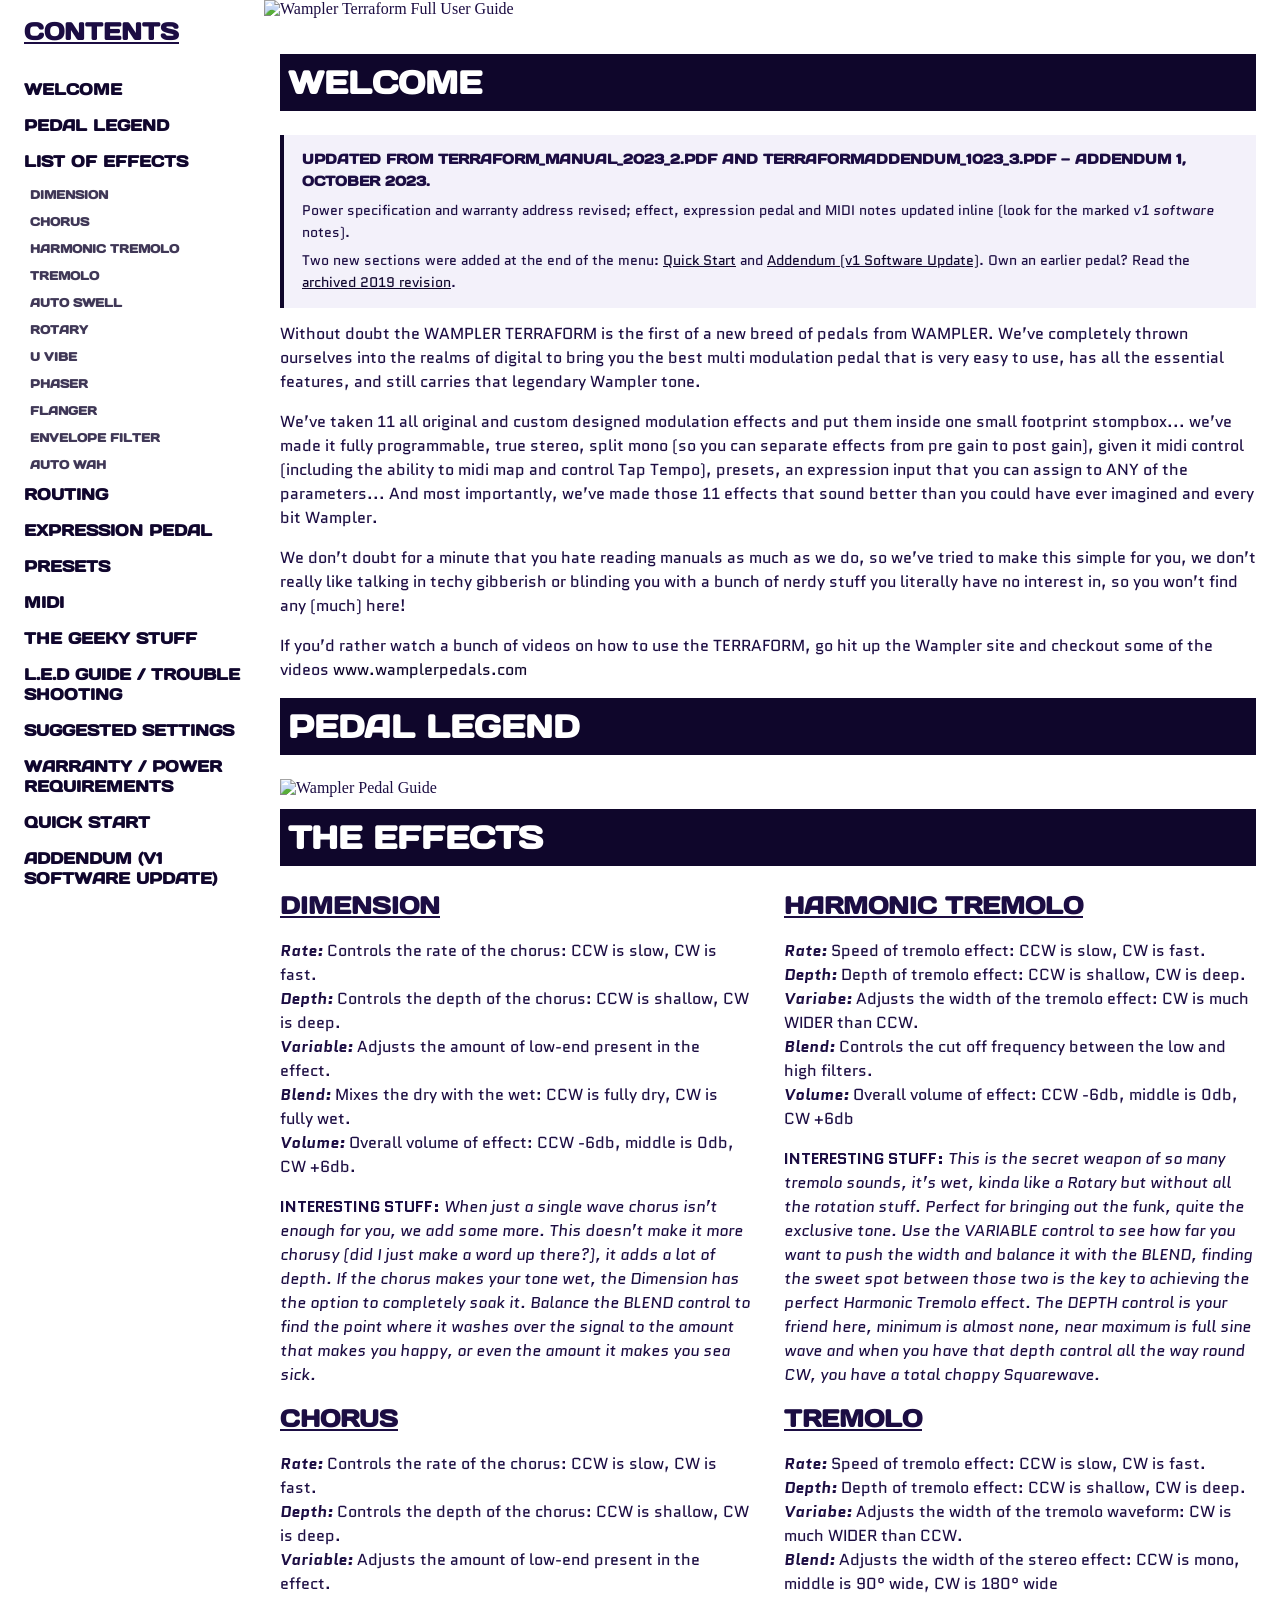
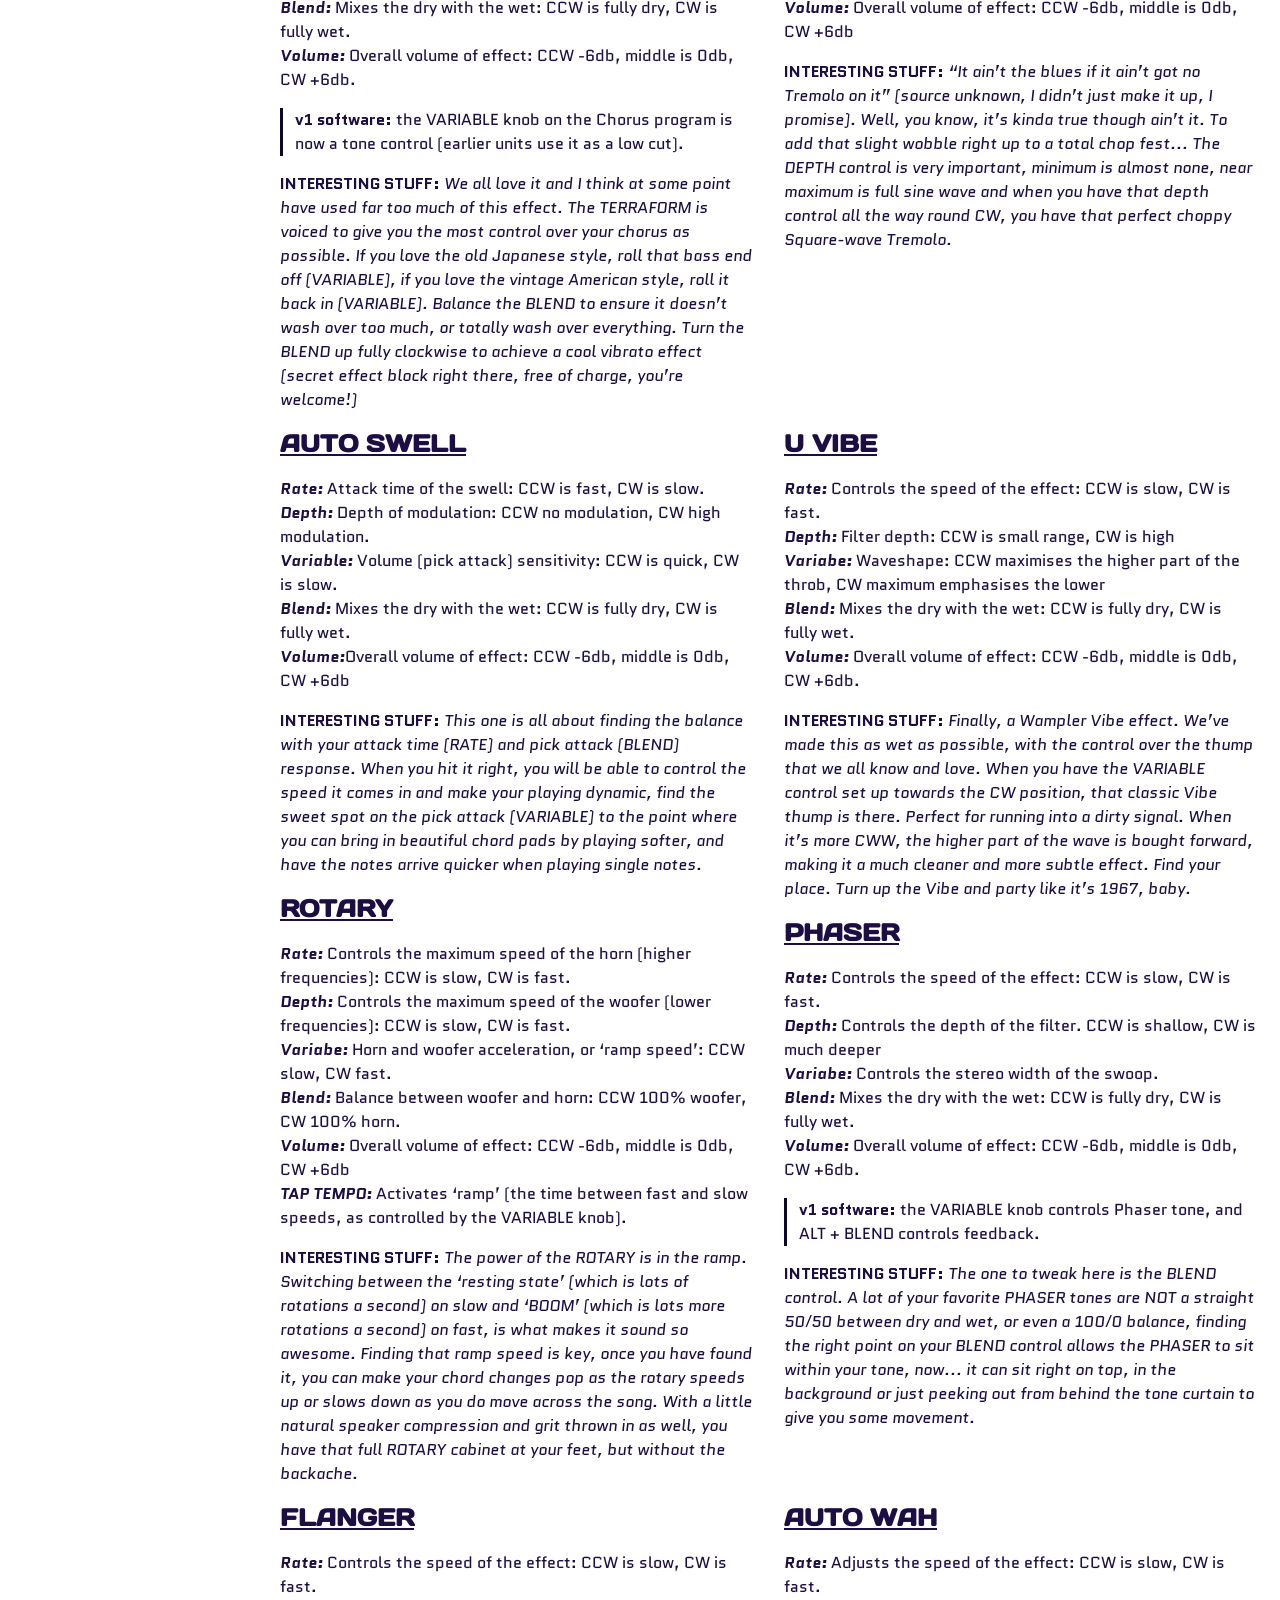
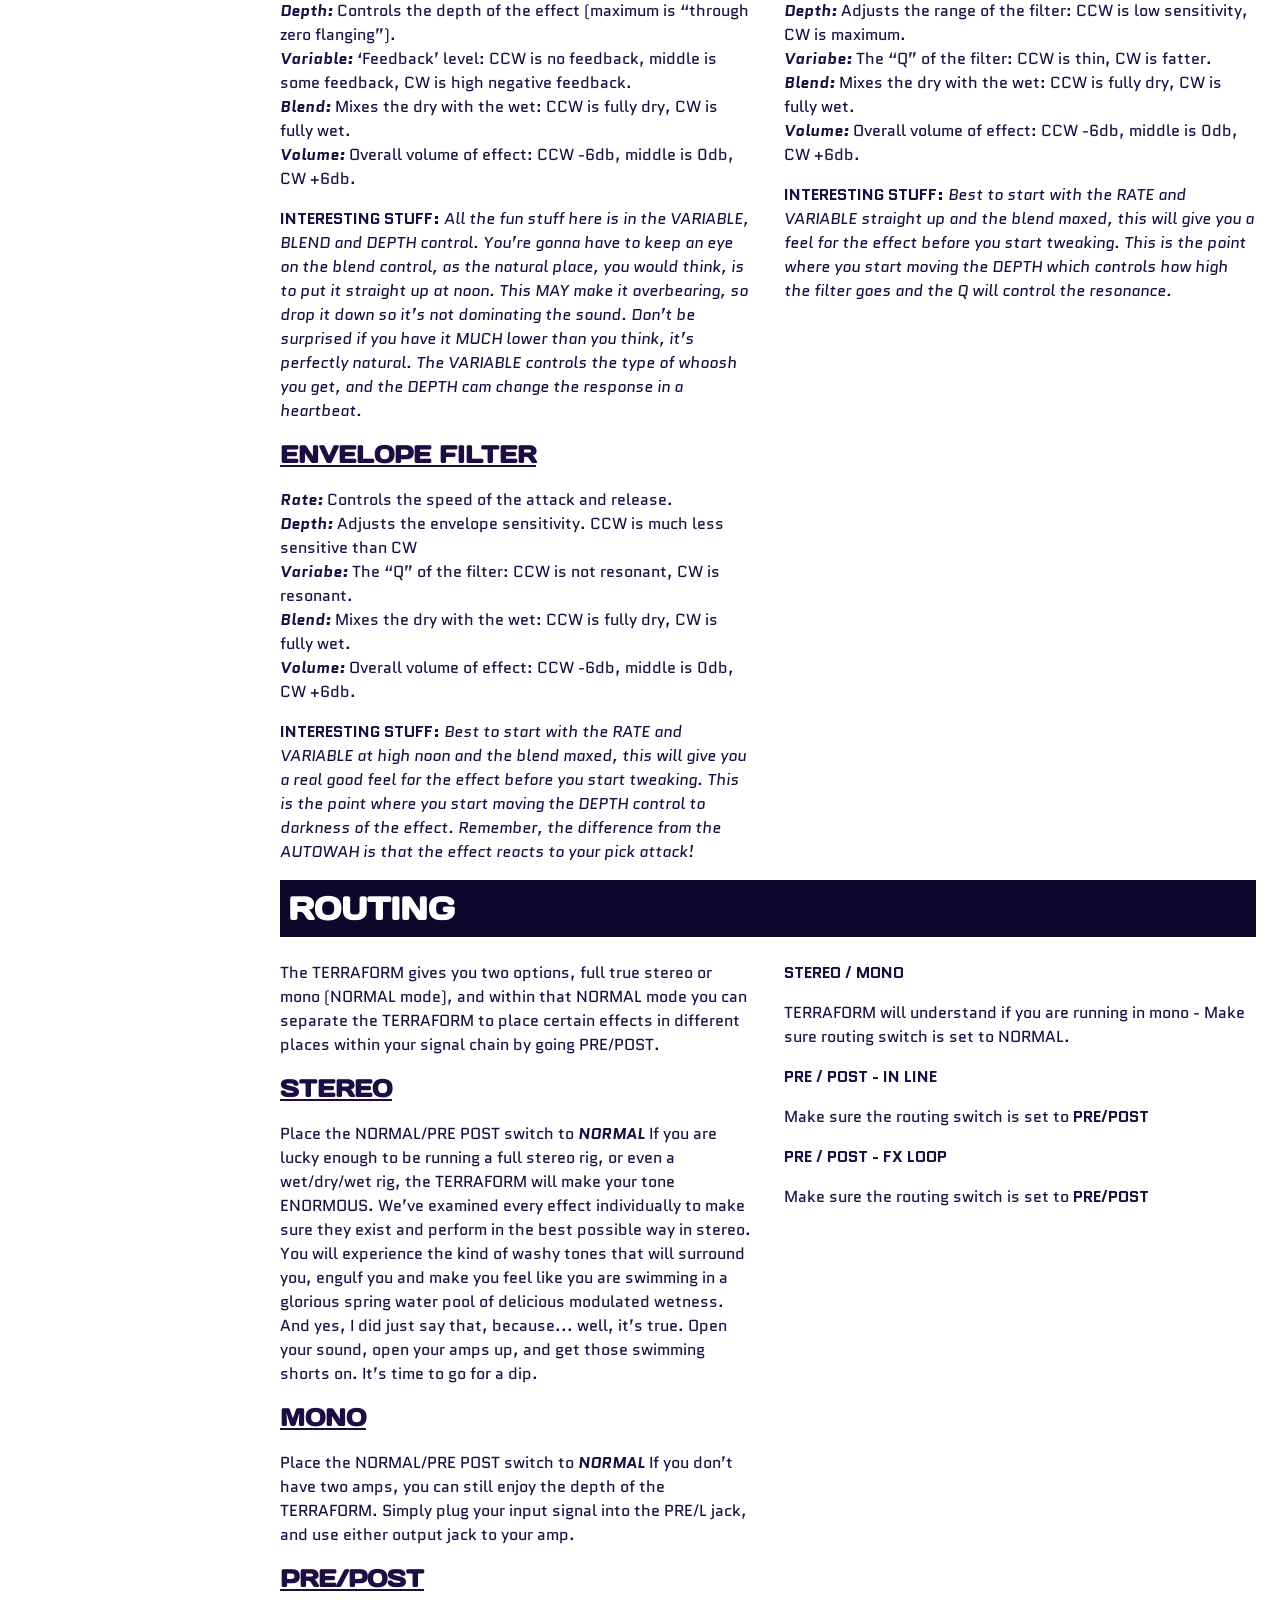
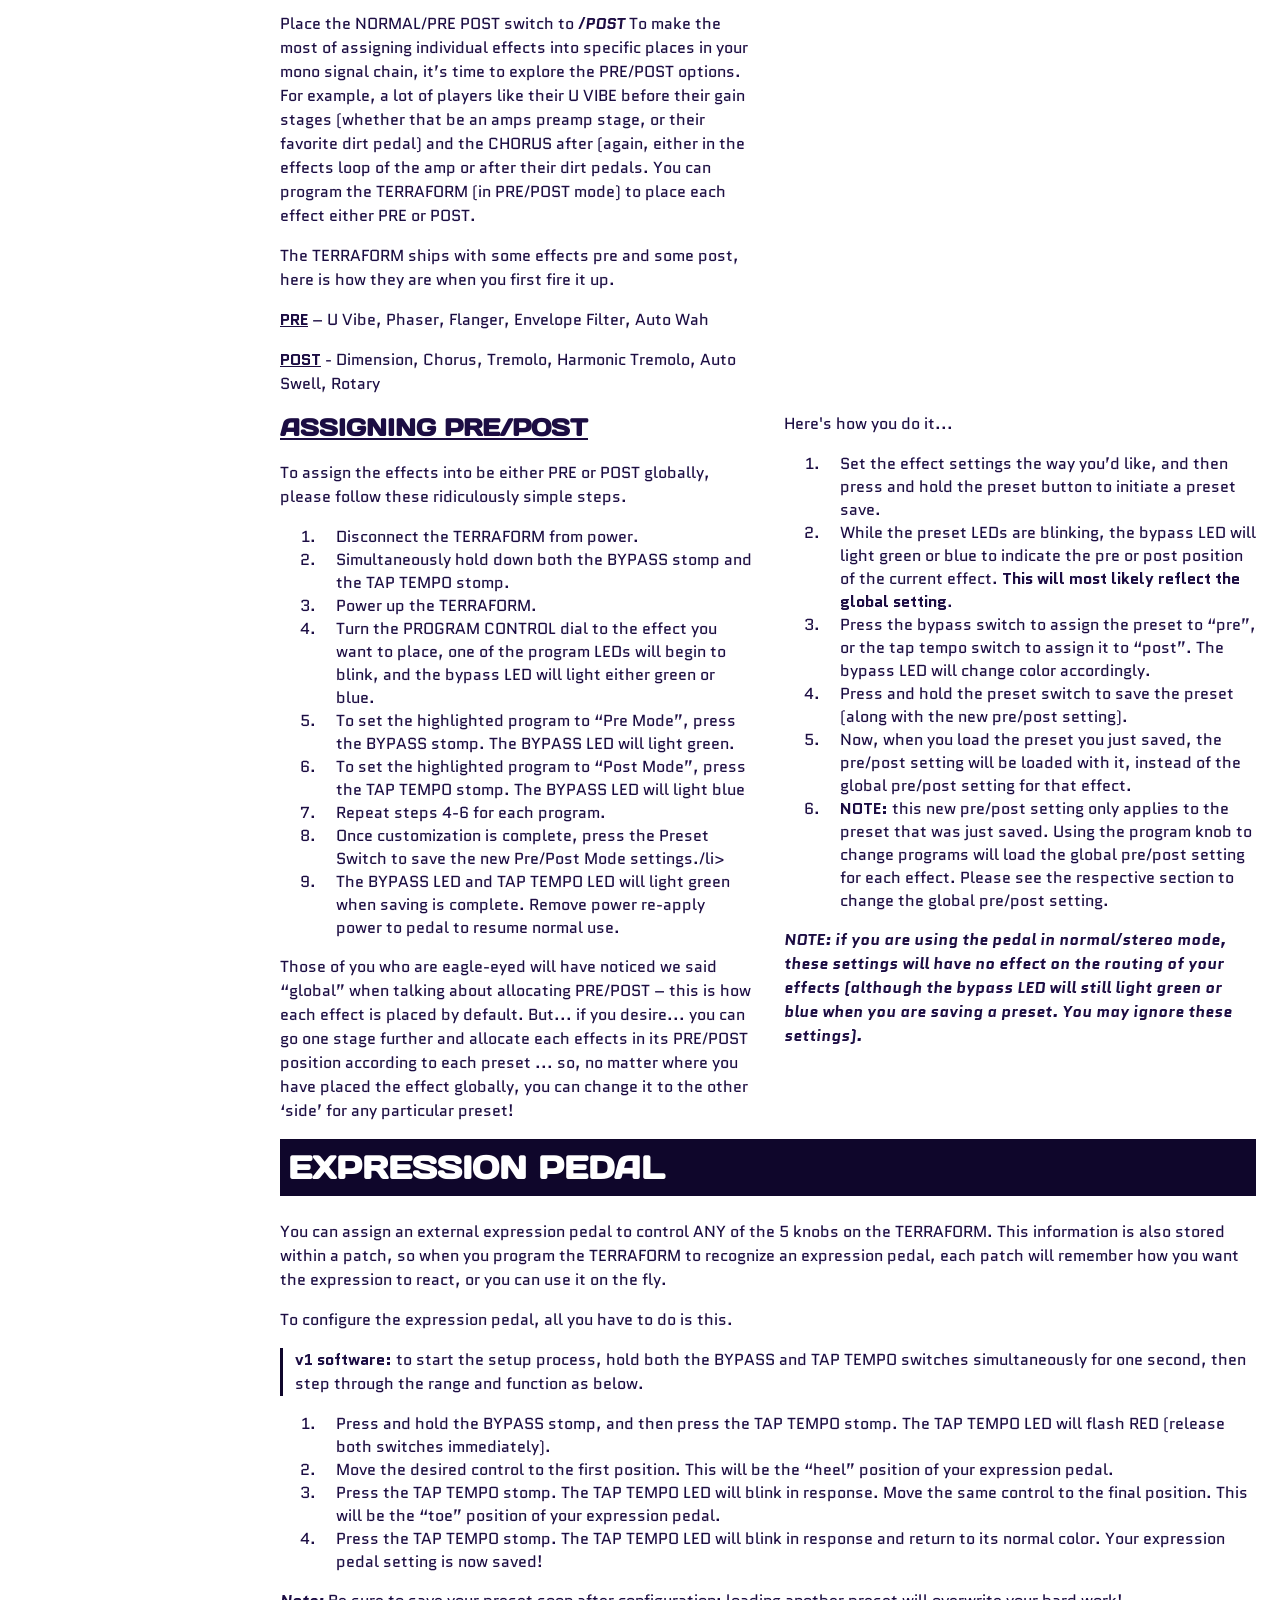
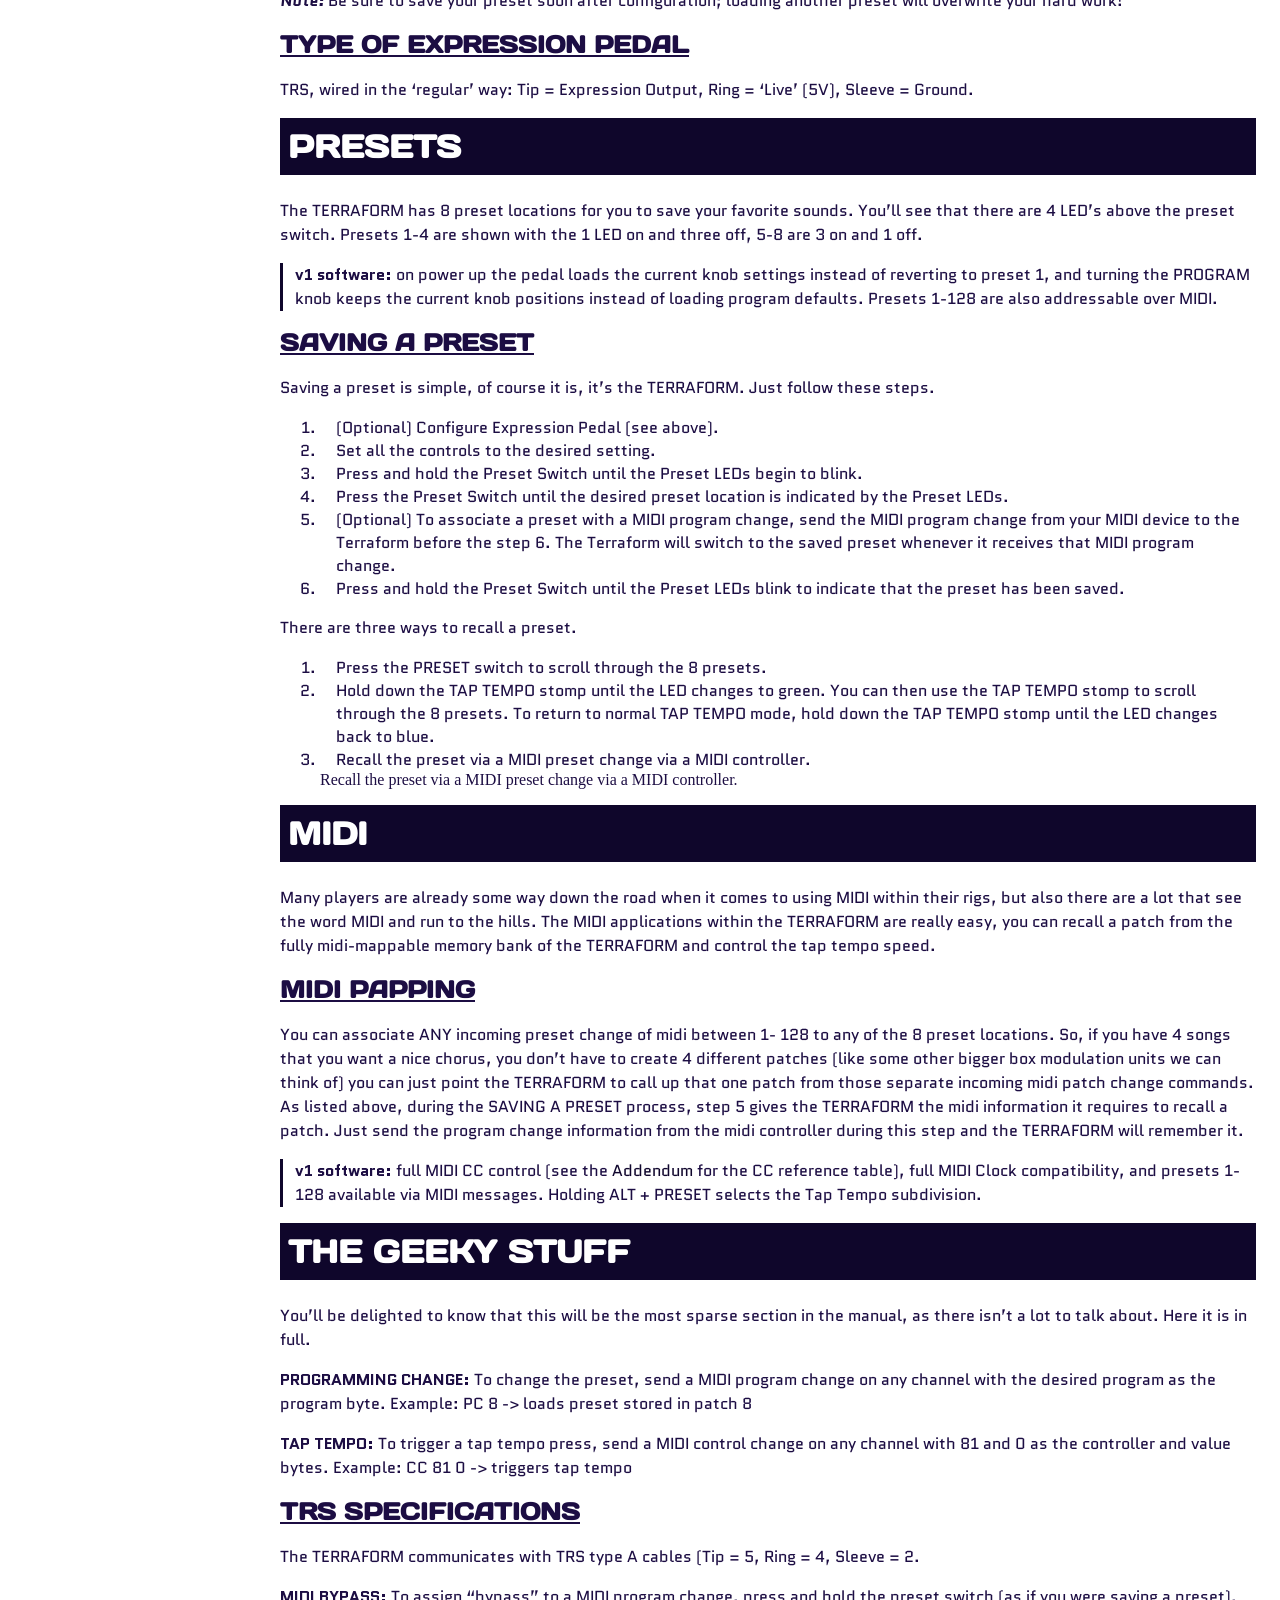
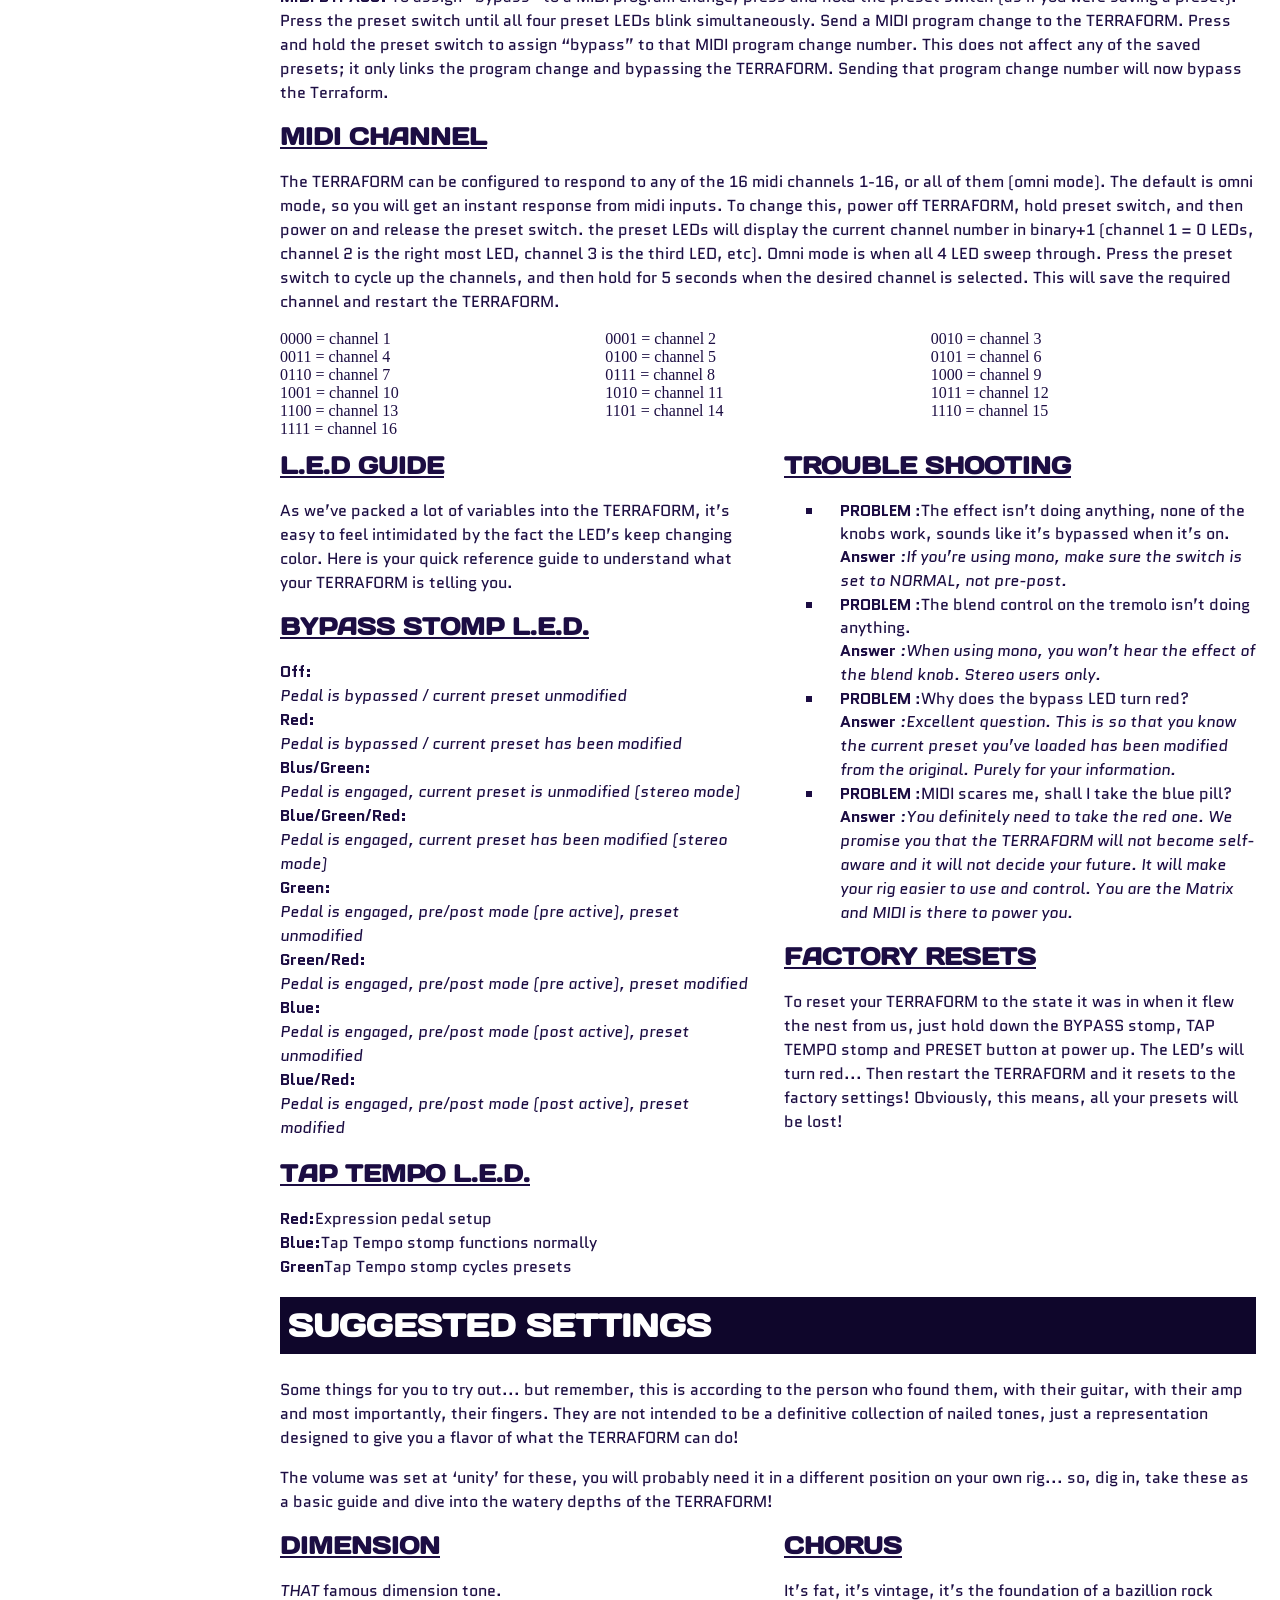
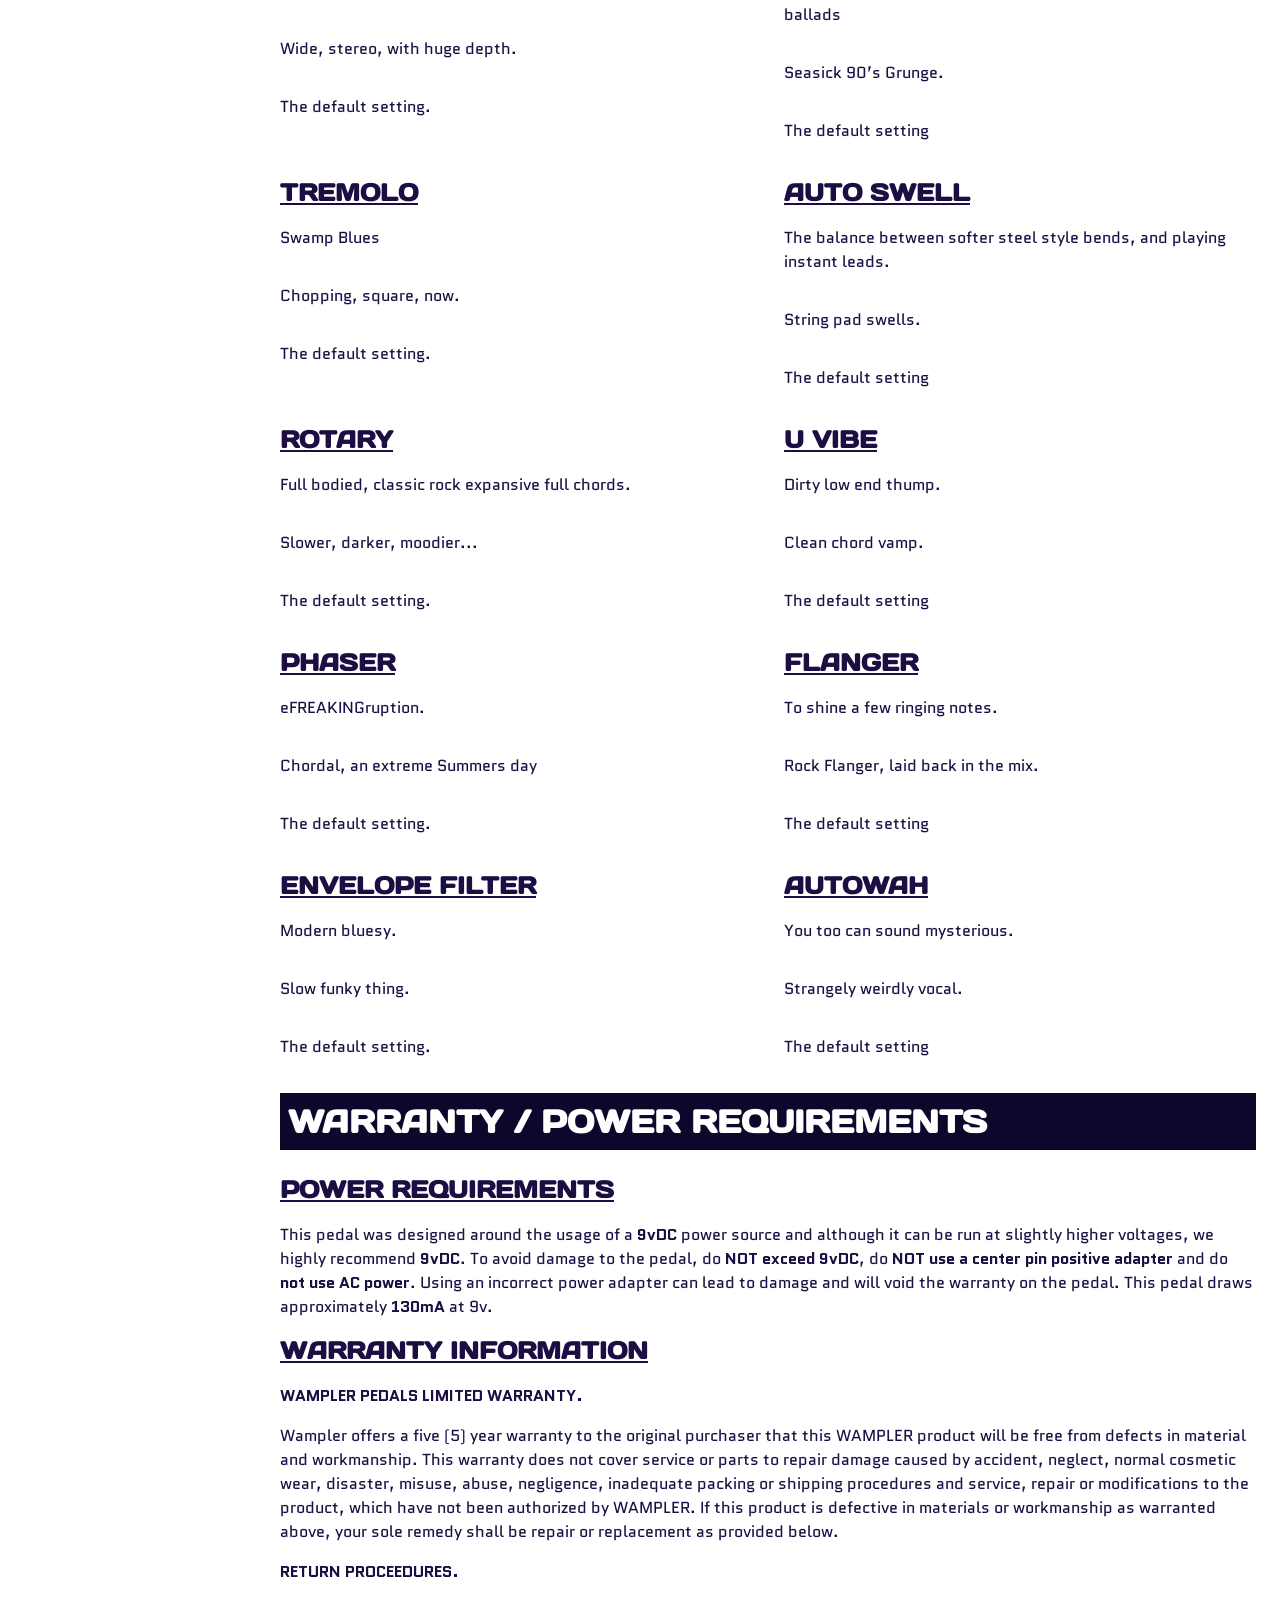
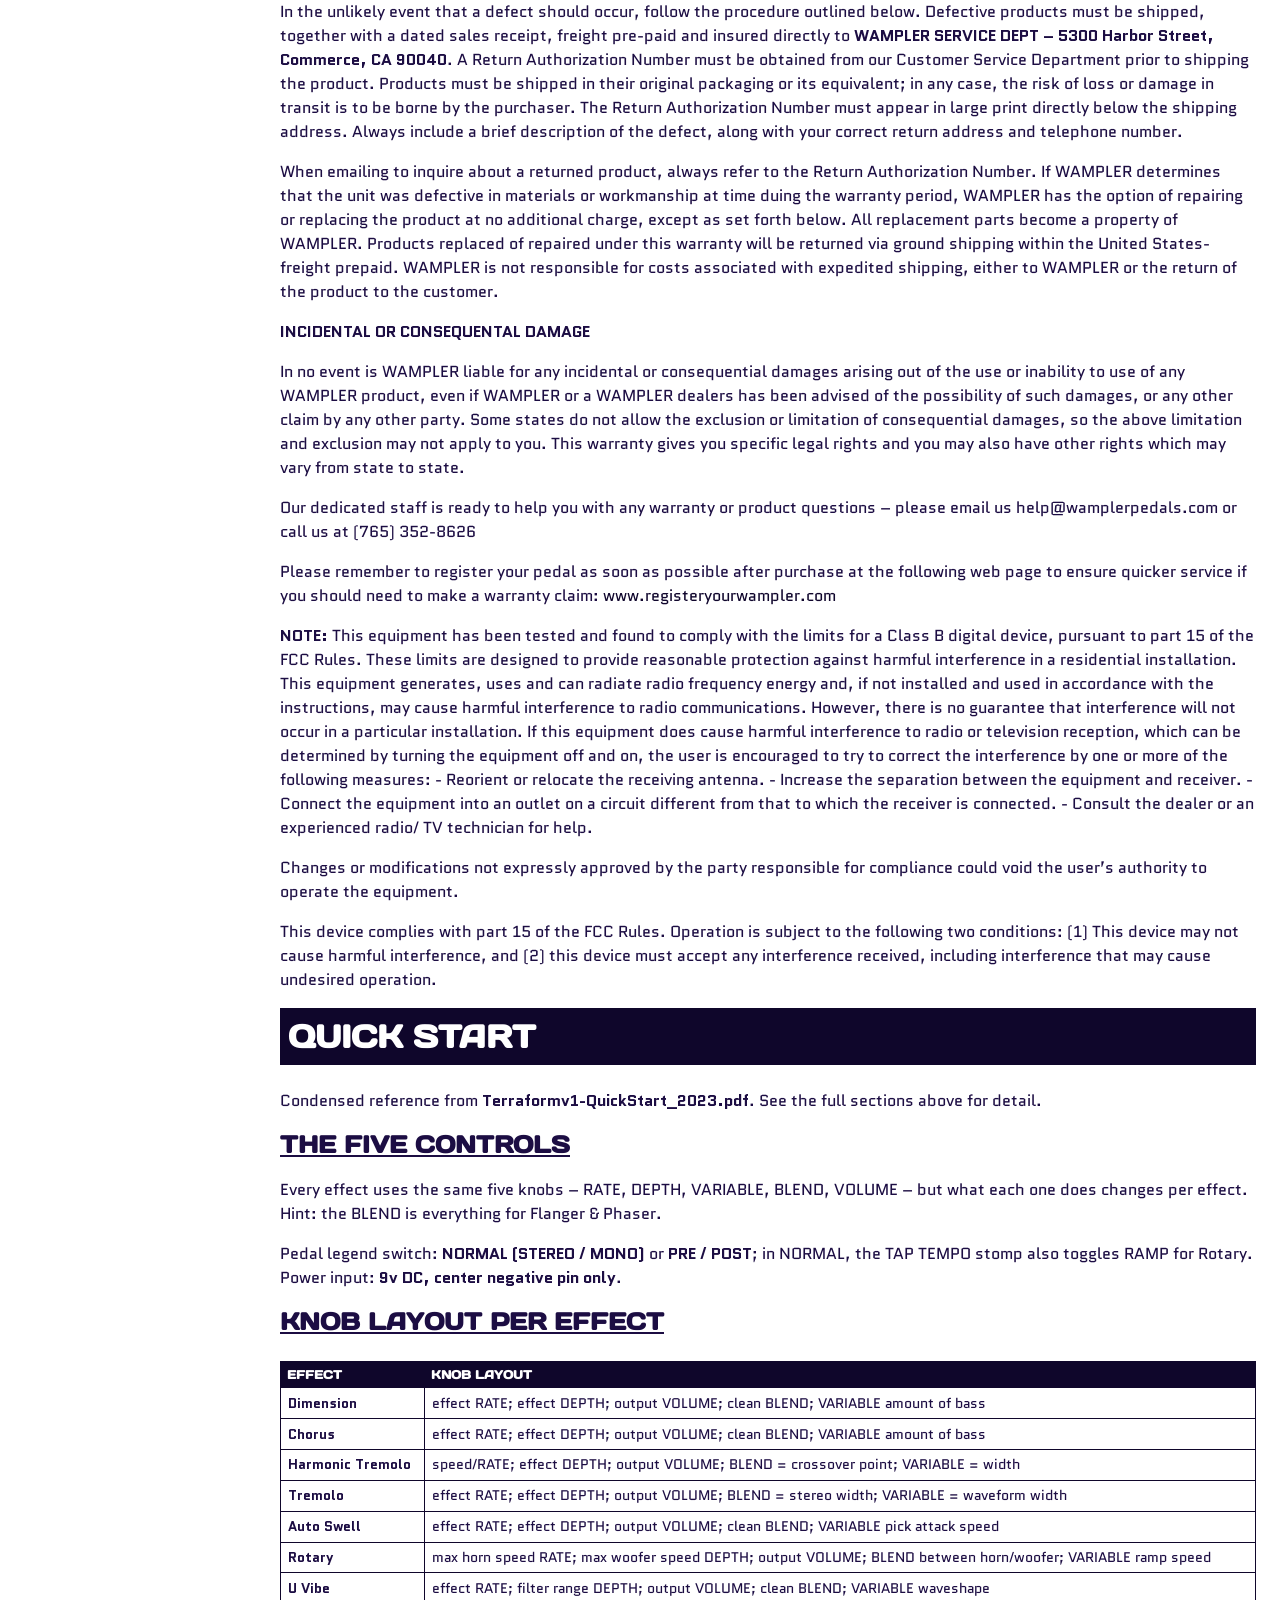
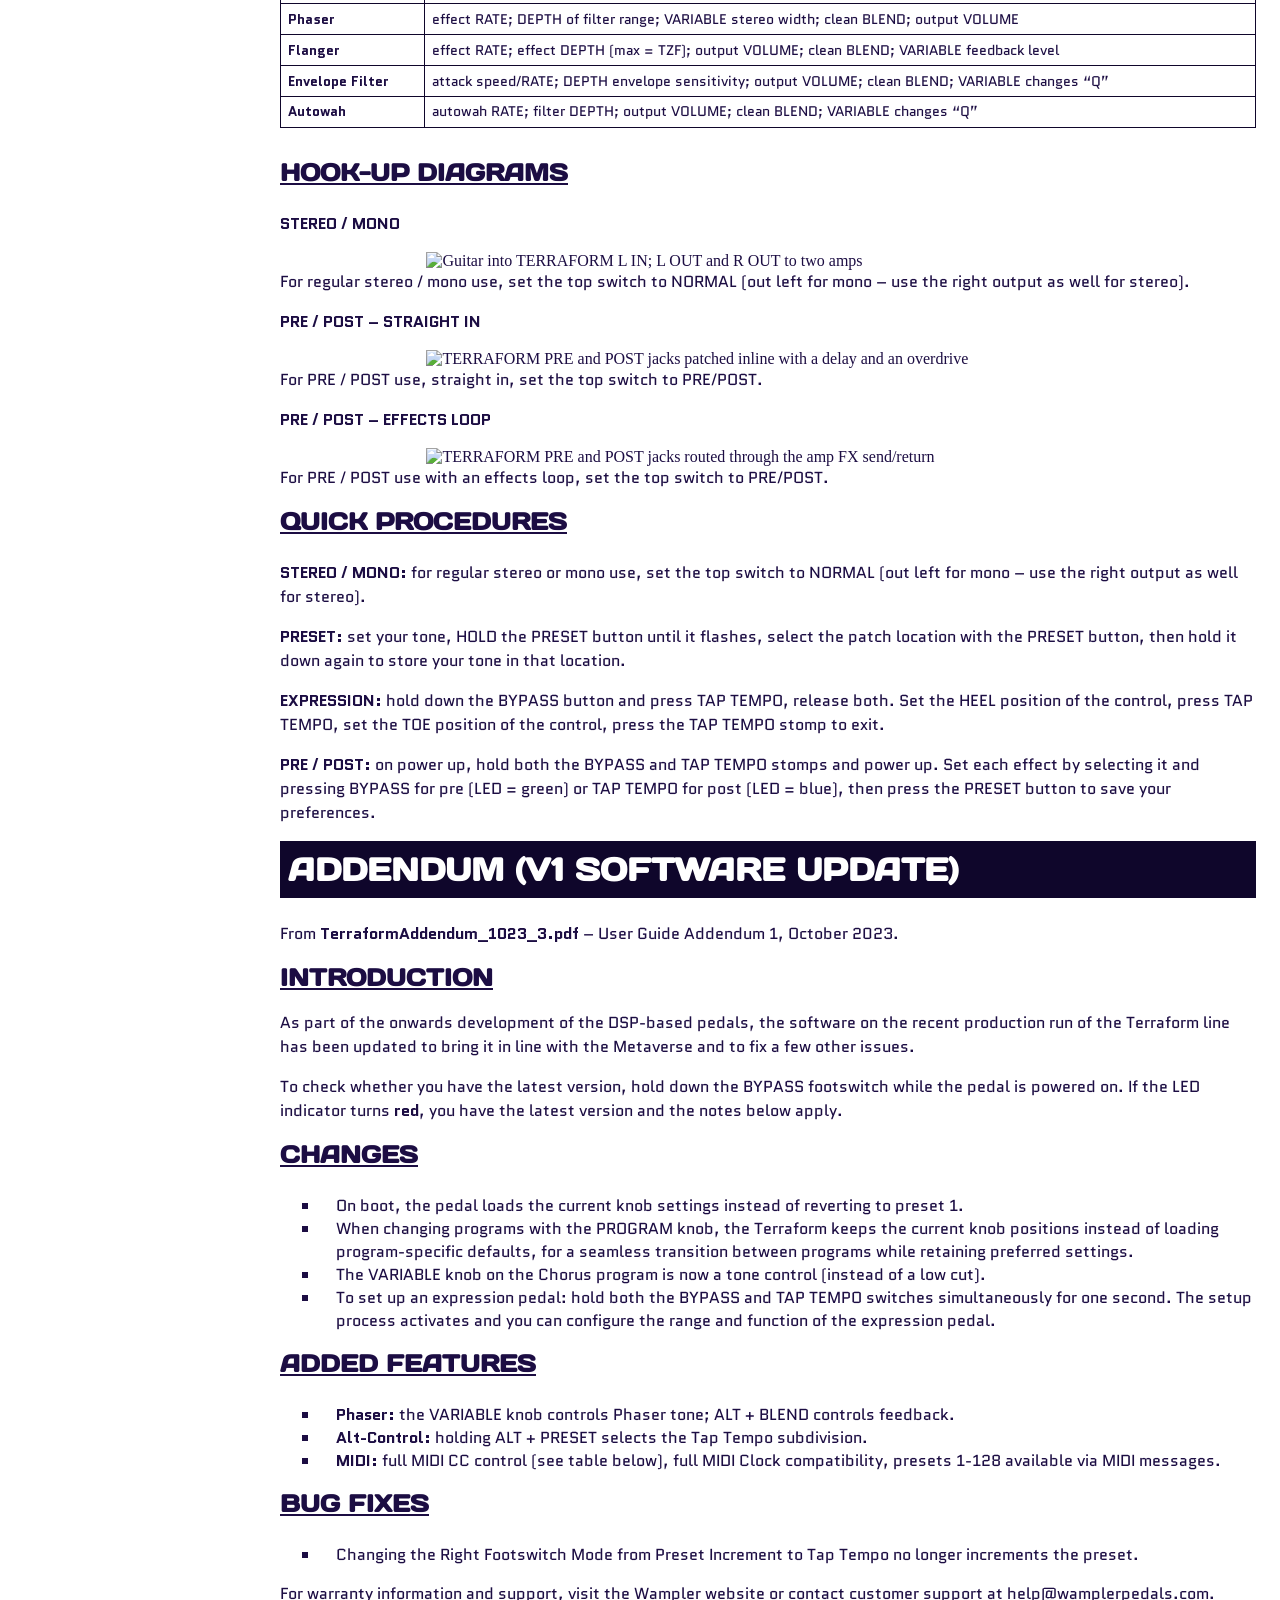
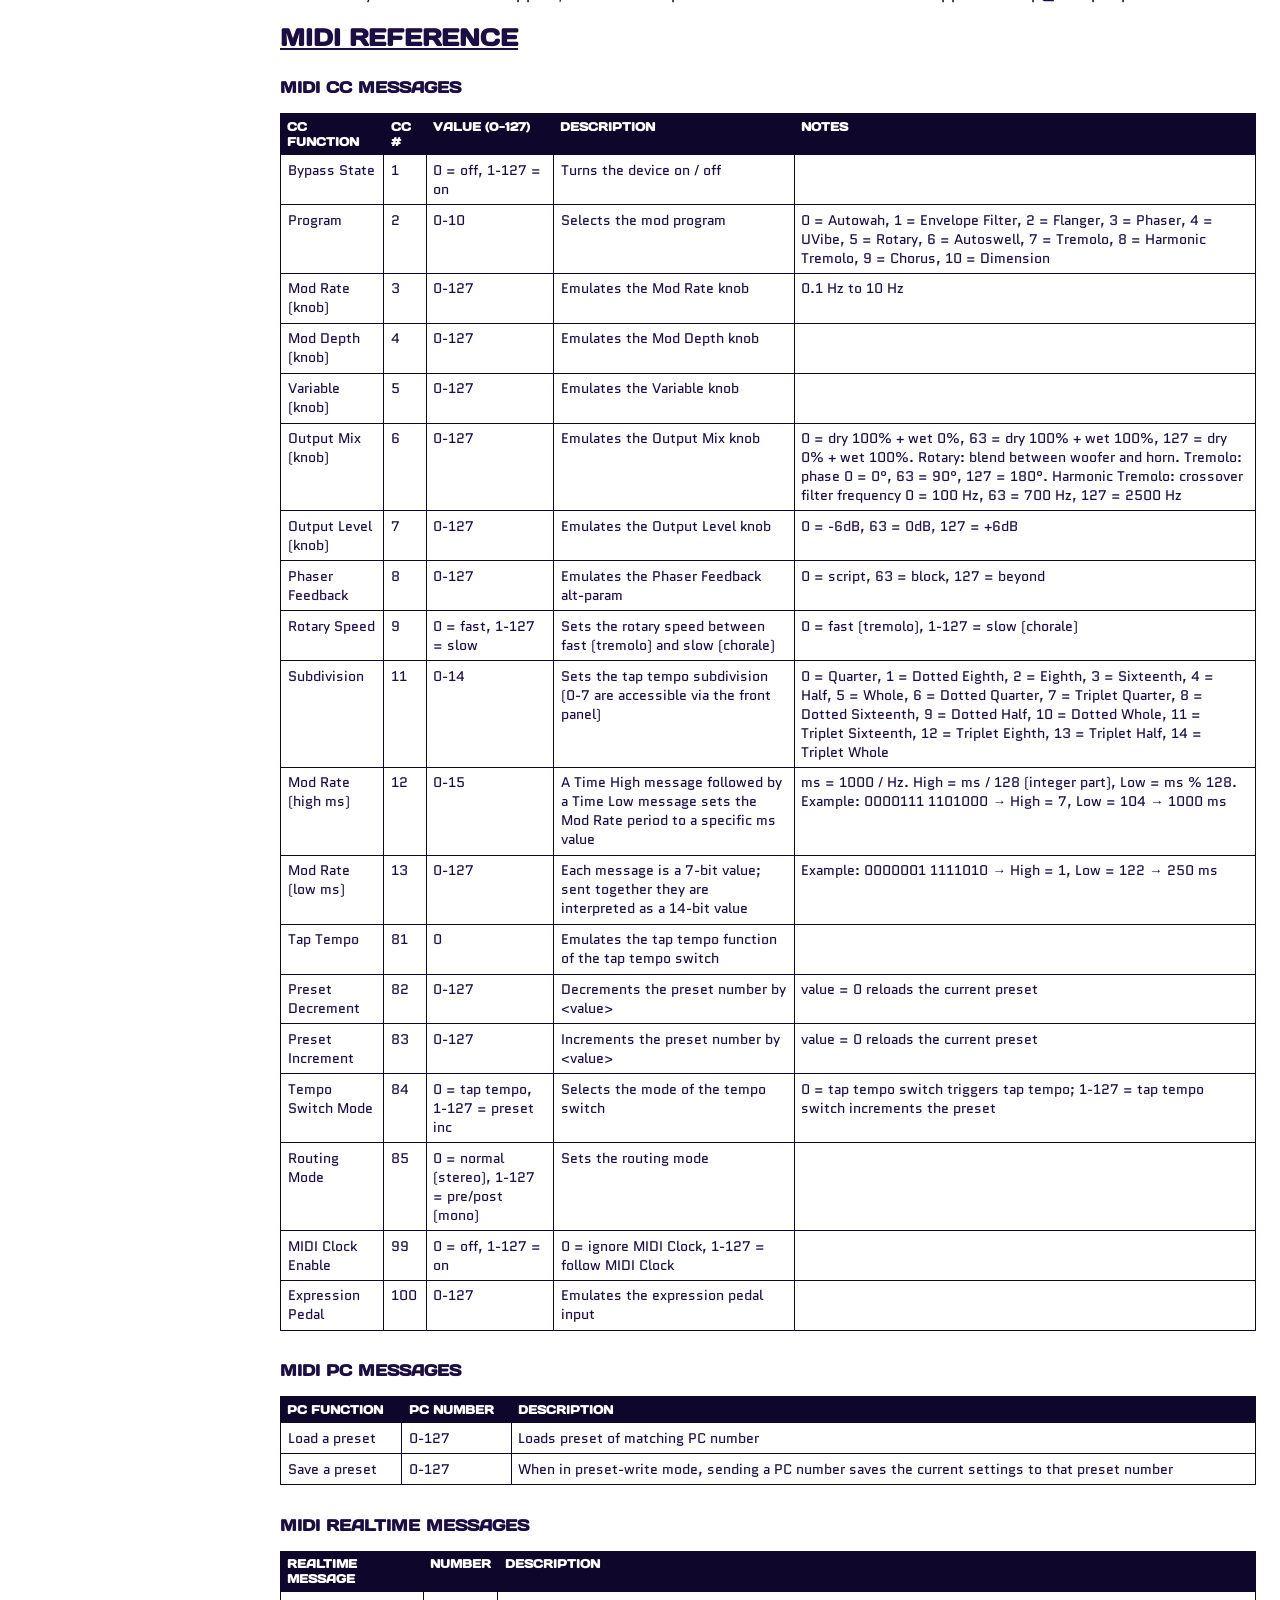
==== commit a2046d73: "Restore per-effect table in Quick Start and add hook-up diagrams" ====
--- a/index.html
+++ b/index.html
@@ -1494,54 +1494,123 @@
             <strong>9v DC, center negative pin only</strong>.
           </p>
           <h3>Knob layout per effect</h3>
-          <ul>
-            <li>
-              <strong>Dimension</strong> &ndash; effect RATE; effect DEPTH;
-              output VOLUME; clean BLEND; VARIABLE amount of bass
-            </li>
-            <li>
-              <strong>Chorus</strong> &ndash; effect RATE; effect DEPTH; output
-              VOLUME; clean BLEND; VARIABLE amount of bass
-            </li>
-            <li>
-              <strong>Harmonic Tremolo</strong> &ndash; speed/RATE; effect
-              DEPTH; output VOLUME; BLEND = crossover point; VARIABLE = width
-            </li>
-            <li>
-              <strong>Tremolo</strong> &ndash; effect RATE; effect DEPTH; output
-              VOLUME; BLEND = stereo width; VARIABLE = waveform width
-            </li>
-            <li>
-              <strong>Auto Swell</strong> &ndash; effect RATE; effect DEPTH;
-              output VOLUME; clean BLEND; VARIABLE pick attack speed
-            </li>
-            <li>
-              <strong>Rotary</strong> &ndash; max horn speed RATE; max woofer
-              speed DEPTH; output VOLUME; BLEND between horn/woofer; VARIABLE
-              ramp speed
-            </li>
-            <li>
-              <strong>U Vibe</strong> &ndash; effect RATE; filter range DEPTH;
-              output VOLUME; clean BLEND; VARIABLE waveshape
-            </li>
-            <li>
-              <strong>Phaser</strong> &ndash; effect RATE; DEPTH of filter
-              range; VARIABLE stereo width; clean BLEND; output VOLUME
-            </li>
-            <li>
-              <strong>Flanger</strong> &ndash; effect RATE; effect DEPTH
-              (max = TZF); output VOLUME; clean BLEND; VARIABLE feedback level
-            </li>
-            <li>
-              <strong>Envelope Filter</strong> &ndash; attack speed/RATE; DEPTH
-              envelope sensitivity; output VOLUME; clean BLEND; VARIABLE changes
-              &ldquo;Q&rdquo;
-            </li>
-            <li>
-              <strong>Autowah</strong> &ndash; autowah RATE; filter DEPTH;
-              output VOLUME; clean BLEND; VARIABLE changes &ldquo;Q&rdquo;
-            </li>
-          </ul>
+          <div class="table-scroll">
+            <table class="doc-table">
+              <thead>
+                <tr>
+                  <th>Effect</th>
+                  <th>Knob layout</th>
+                </tr>
+              </thead>
+              <tbody>
+                <tr>
+                  <td><strong>Dimension</strong></td>
+                  <td>
+                    effect RATE; effect DEPTH; output VOLUME; clean BLEND;
+                    VARIABLE amount of bass
+                  </td>
+                </tr>
+                <tr>
+                  <td><strong>Chorus</strong></td>
+                  <td>
+                    effect RATE; effect DEPTH; output VOLUME; clean BLEND;
+                    VARIABLE amount of bass
+                  </td>
+                </tr>
+                <tr>
+                  <td><strong>Harmonic Tremolo</strong></td>
+                  <td>
+                    speed/RATE; effect DEPTH; output VOLUME; BLEND = crossover
+                    point; VARIABLE = width
+                  </td>
+                </tr>
+                <tr>
+                  <td><strong>Tremolo</strong></td>
+                  <td>
+                    effect RATE; effect DEPTH; output VOLUME; BLEND = stereo
+                    width; VARIABLE = waveform width
+                  </td>
+                </tr>
+                <tr>
+                  <td><strong>Auto Swell</strong></td>
+                  <td>
+                    effect RATE; effect DEPTH; output VOLUME; clean BLEND;
+                    VARIABLE pick attack speed
+                  </td>
+                </tr>
+                <tr>
+                  <td><strong>Rotary</strong></td>
+                  <td>
+                    max horn speed RATE; max woofer speed DEPTH; output VOLUME;
+                    BLEND between horn/woofer; VARIABLE ramp speed
+                  </td>
+                </tr>
+                <tr>
+                  <td><strong>U Vibe</strong></td>
+                  <td>
+                    effect RATE; filter range DEPTH; output VOLUME; clean BLEND;
+                    VARIABLE waveshape
+                  </td>
+                </tr>
+                <tr>
+                  <td><strong>Phaser</strong></td>
+                  <td>
+                    effect RATE; DEPTH of filter range; VARIABLE stereo width;
+                    clean BLEND; output VOLUME
+                  </td>
+                </tr>
+                <tr>
+                  <td><strong>Flanger</strong></td>
+                  <td>
+                    effect RATE; effect DEPTH (max = TZF); output VOLUME; clean
+                    BLEND; VARIABLE feedback level
+                  </td>
+                </tr>
+                <tr>
+                  <td><strong>Envelope Filter</strong></td>
+                  <td>
+                    attack speed/RATE; DEPTH envelope sensitivity; output
+                    VOLUME; clean BLEND; VARIABLE changes &ldquo;Q&rdquo;
+                  </td>
+                </tr>
+                <tr>
+                  <td><strong>Autowah</strong></td>
+                  <td>
+                    autowah RATE; filter DEPTH; output VOLUME; clean BLEND;
+                    VARIABLE changes &ldquo;Q&rdquo;
+                  </td>
+                </tr>
+              </tbody>
+            </table>
+          </div>
+          <h3>Hook-up diagrams</h3>
+          <p><strong>STEREO / MONO</strong></p>
+          <img
+            style="margin: auto; display: block; width: 70%"
+            src="Images/RoutingStero_Mono.png"
+            alt="Guitar into TERRAFORM L IN; L OUT and R OUT to two amps"
+          />
+          <p>
+            For regular stereo / mono use, set the top switch to NORMAL (out
+            left for mono &ndash; use the right output as well for stereo).
+          </p>
+          <p><strong>PRE / POST &ndash; STRAIGHT IN</strong></p>
+          <img
+            style="margin: auto; display: block; width: 70%"
+            src="Images/Pre_Post - In Line.png"
+            alt="TERRAFORM PRE and POST jacks patched inline with a delay and an overdrive"
+          />
+          <p>For PRE / POST use, straight in, set the top switch to PRE/POST.</p>
+          <p><strong>PRE / POST &ndash; EFFECTS LOOP</strong></p>
+          <img
+            style="margin: auto; display: block; width: 70%"
+            src="Images/Pre_Post - FX Loop.png"
+            alt="TERRAFORM PRE and POST jacks routed through the amp FX send/return"
+          />
+          <p>
+            For PRE / POST use with an effects loop, set the top switch to
+            PRE/POST.
+          </p>
           <h3>Quick procedures</h3>
           <p>
             <strong>STEREO / MONO:</strong> for regular stereo or mono use, set
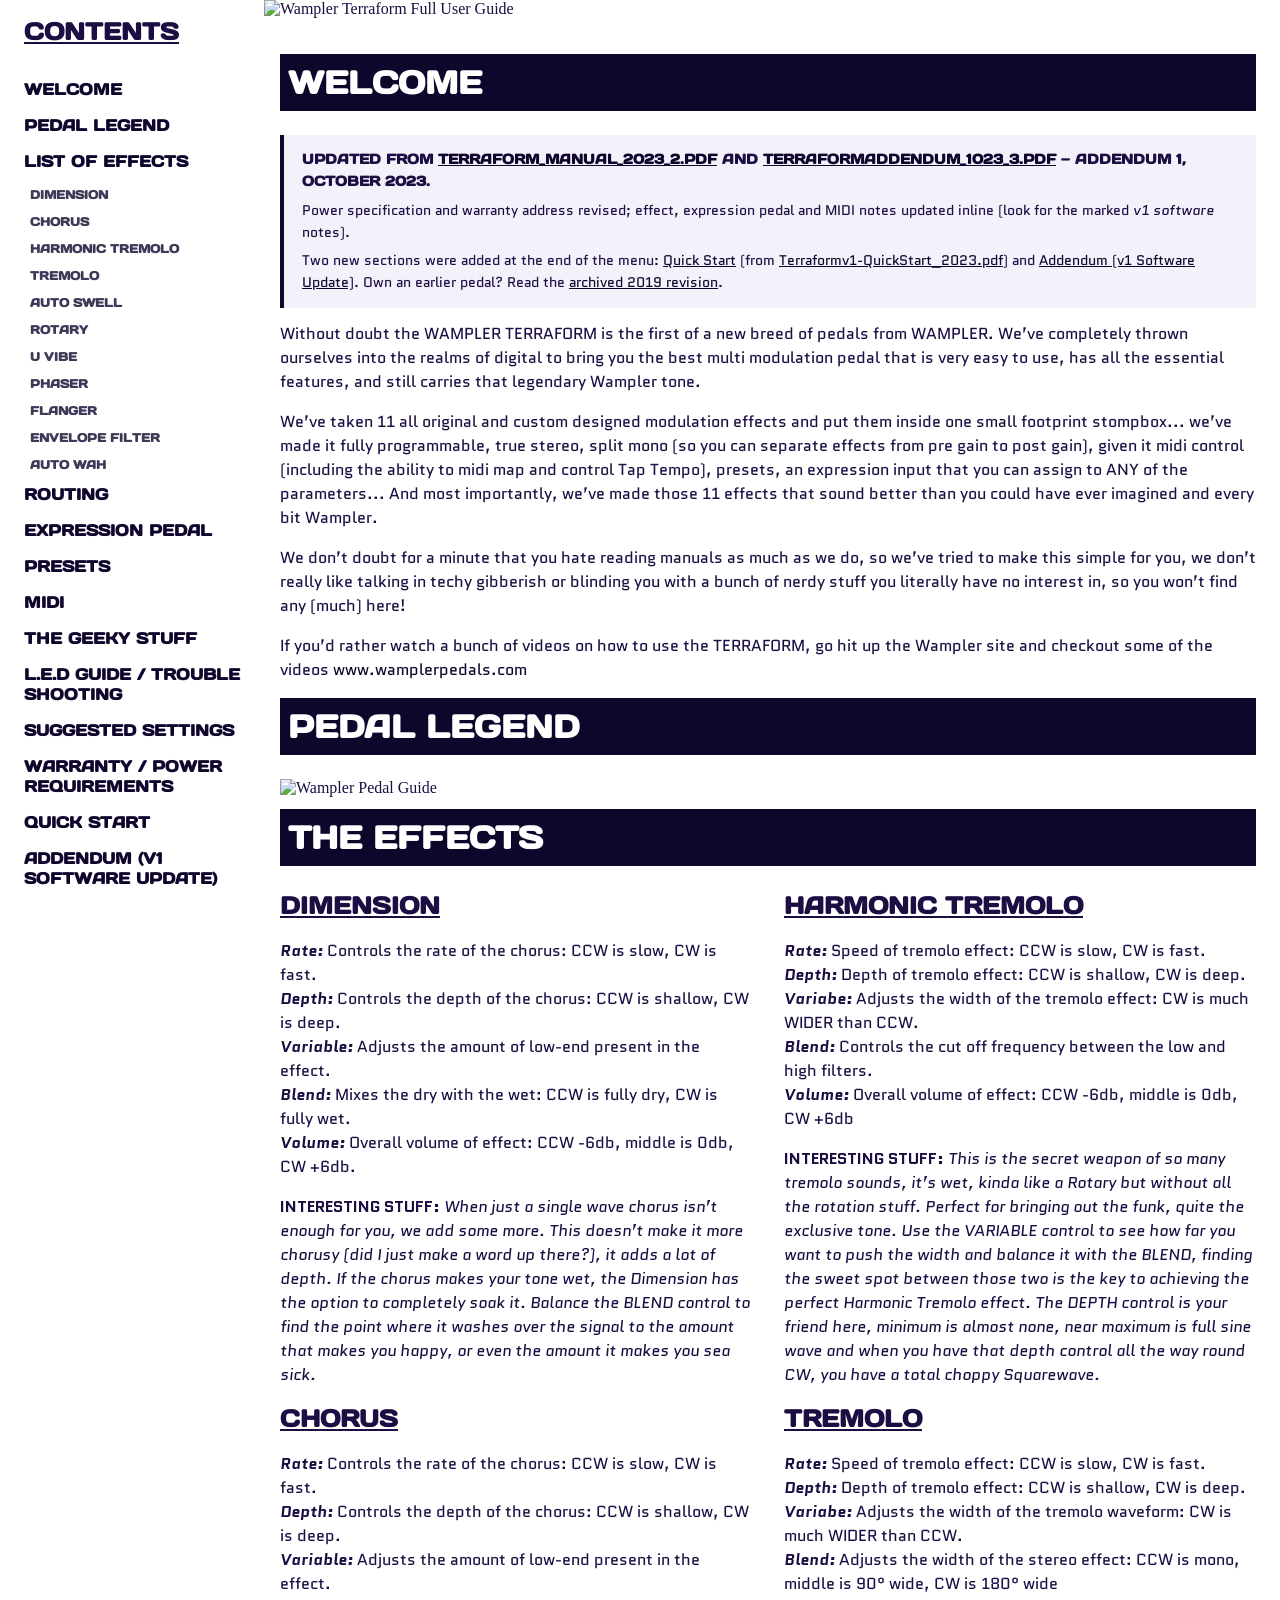
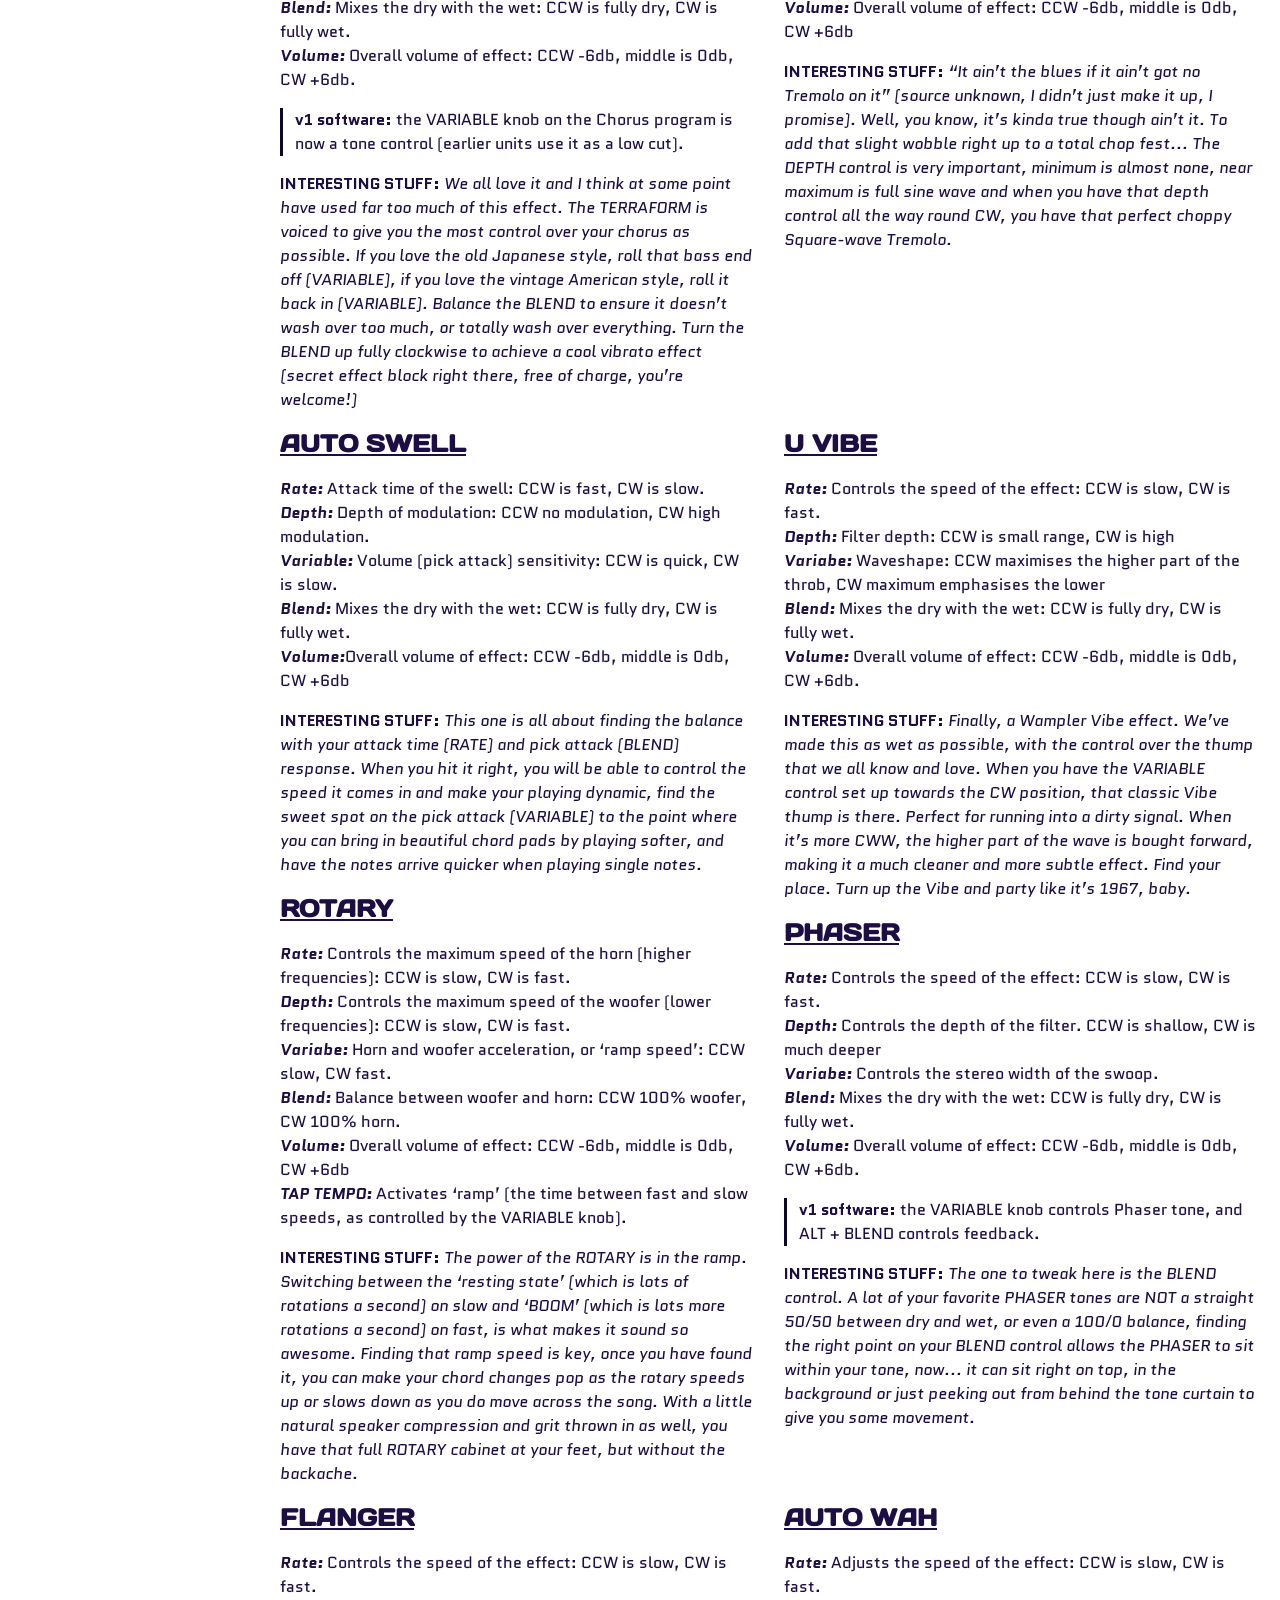
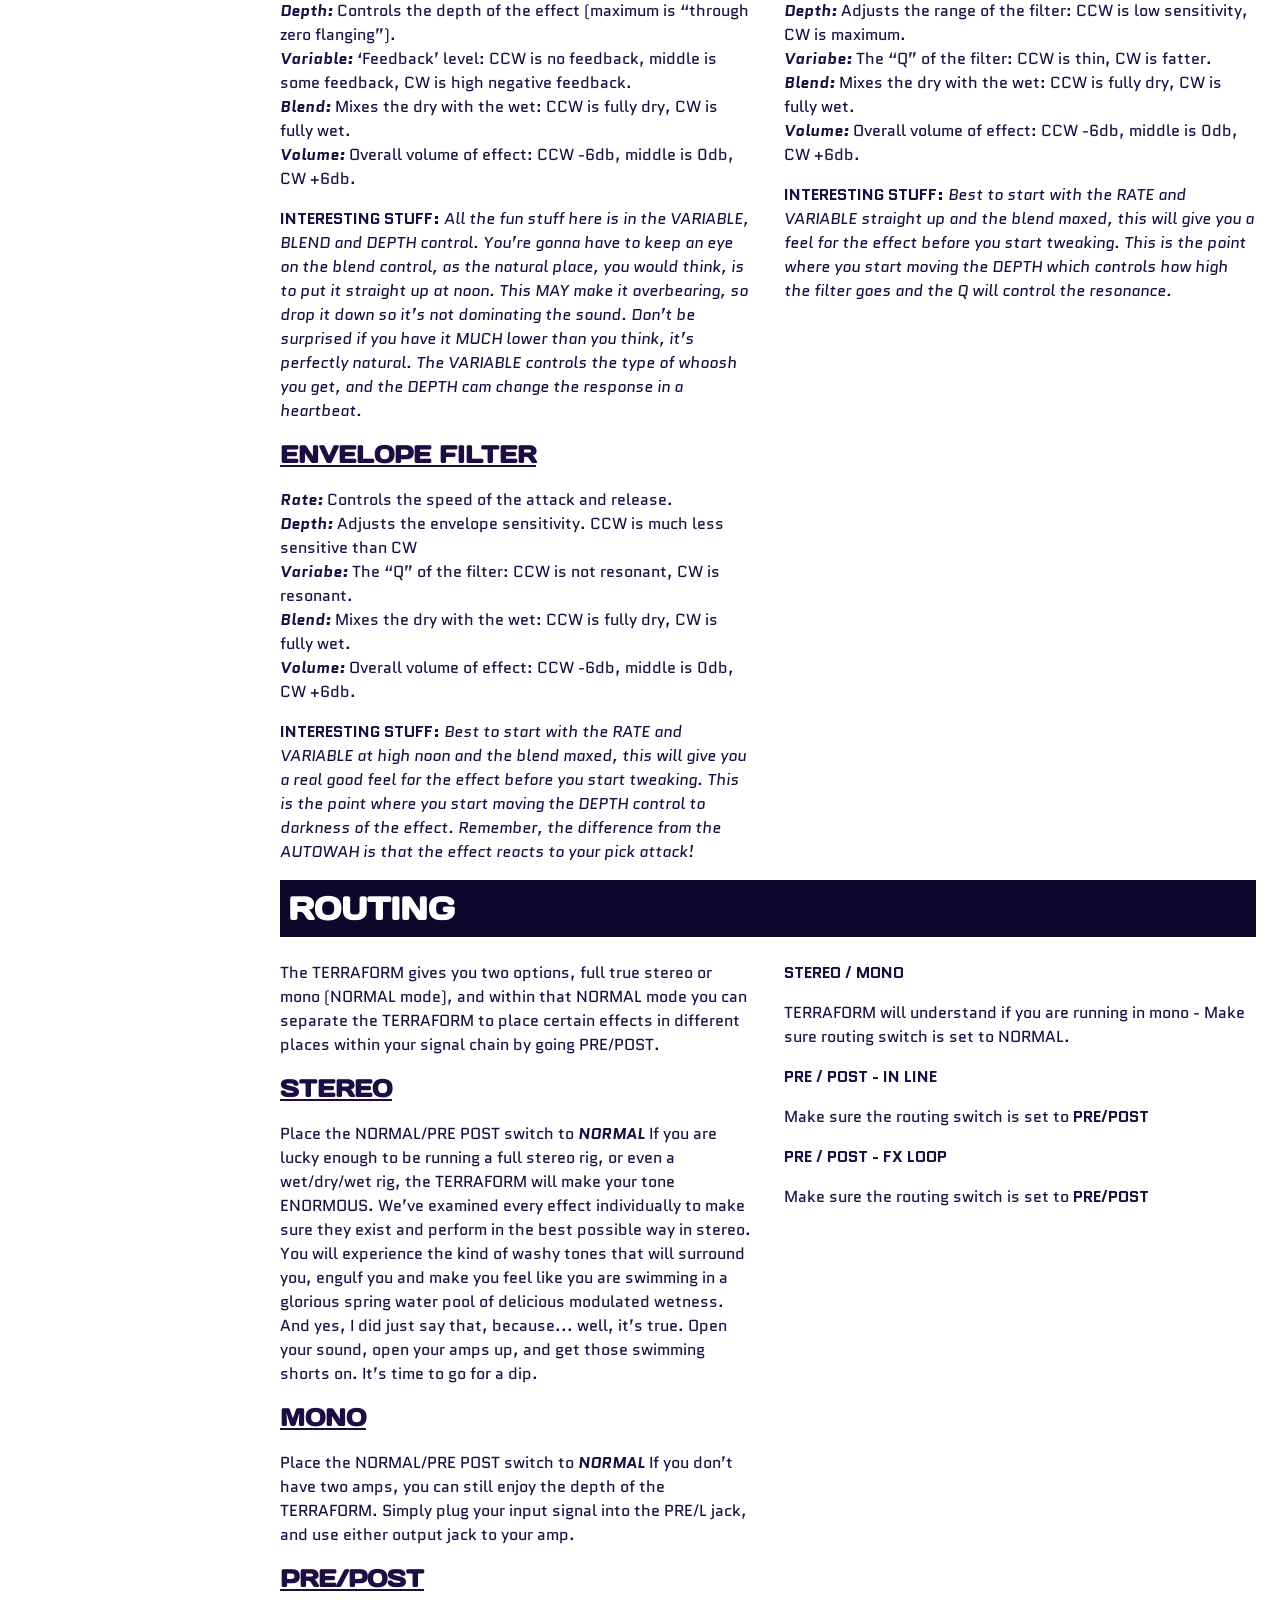
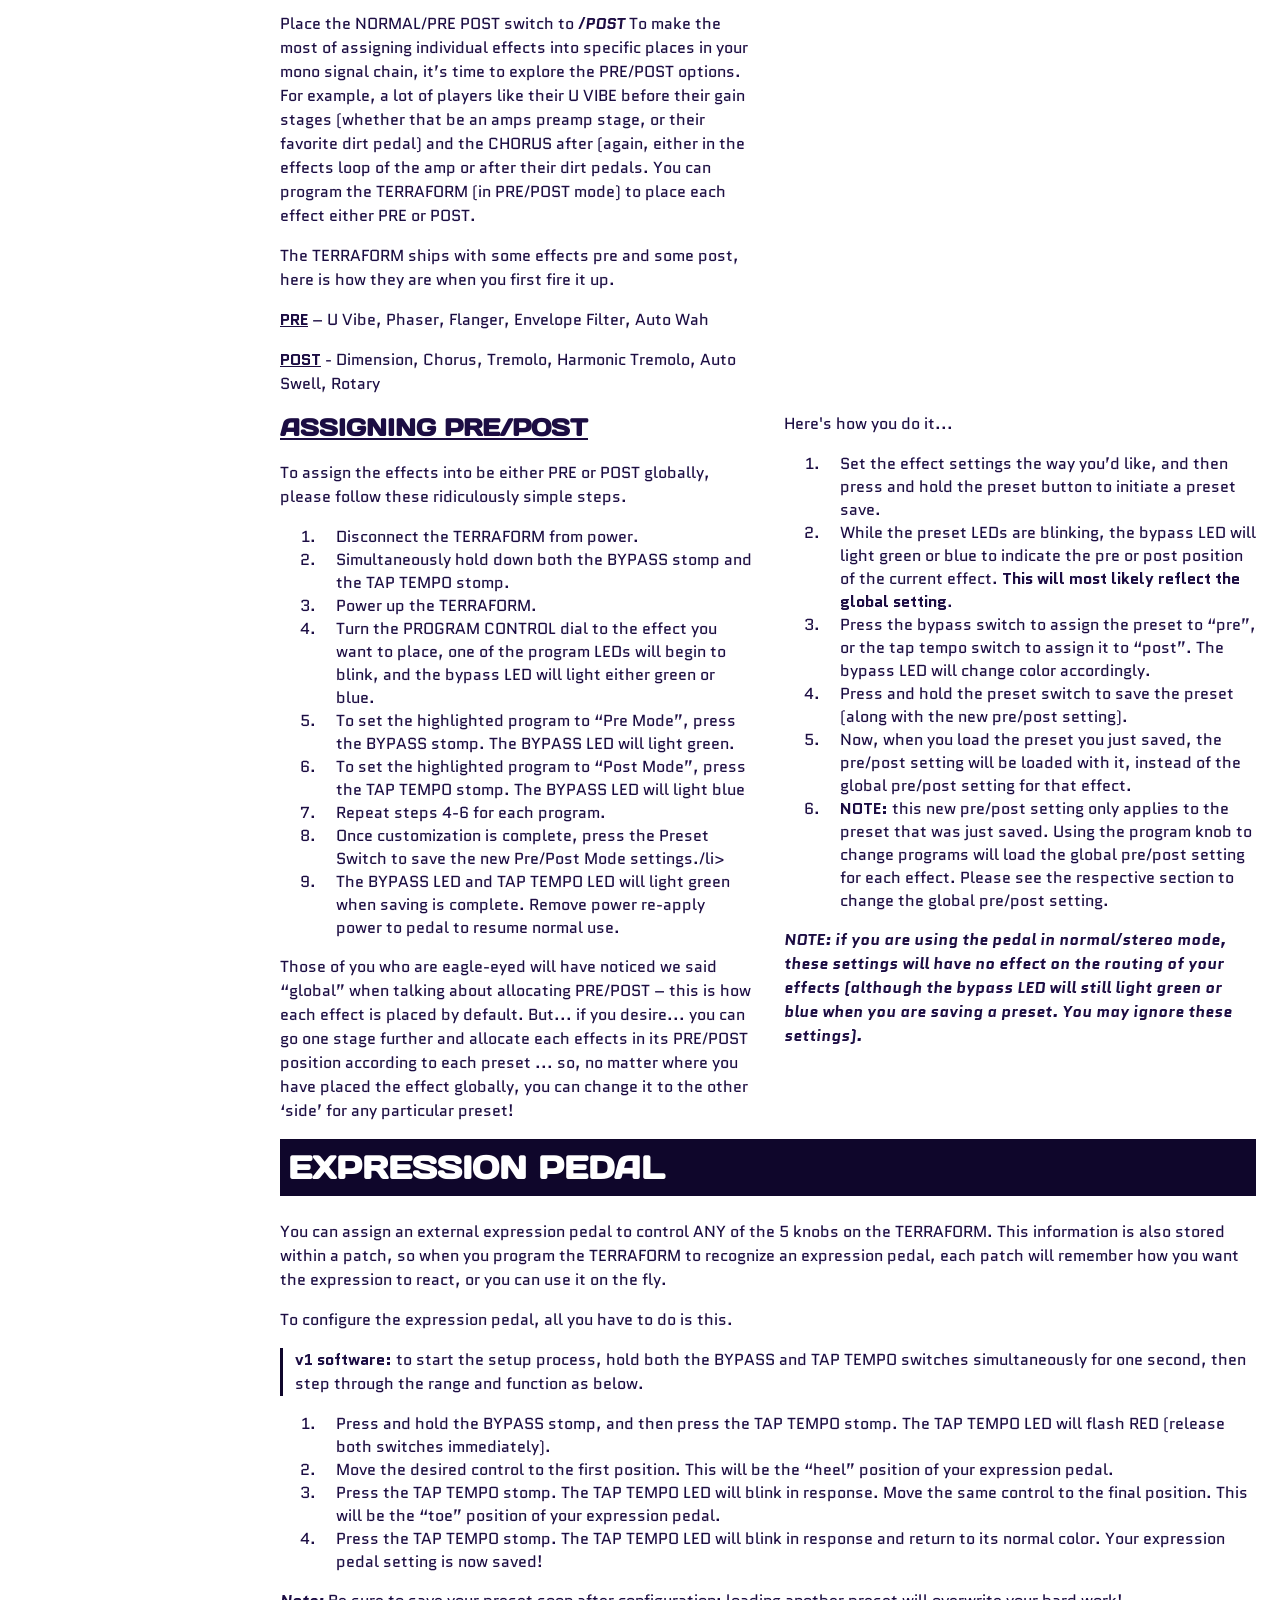
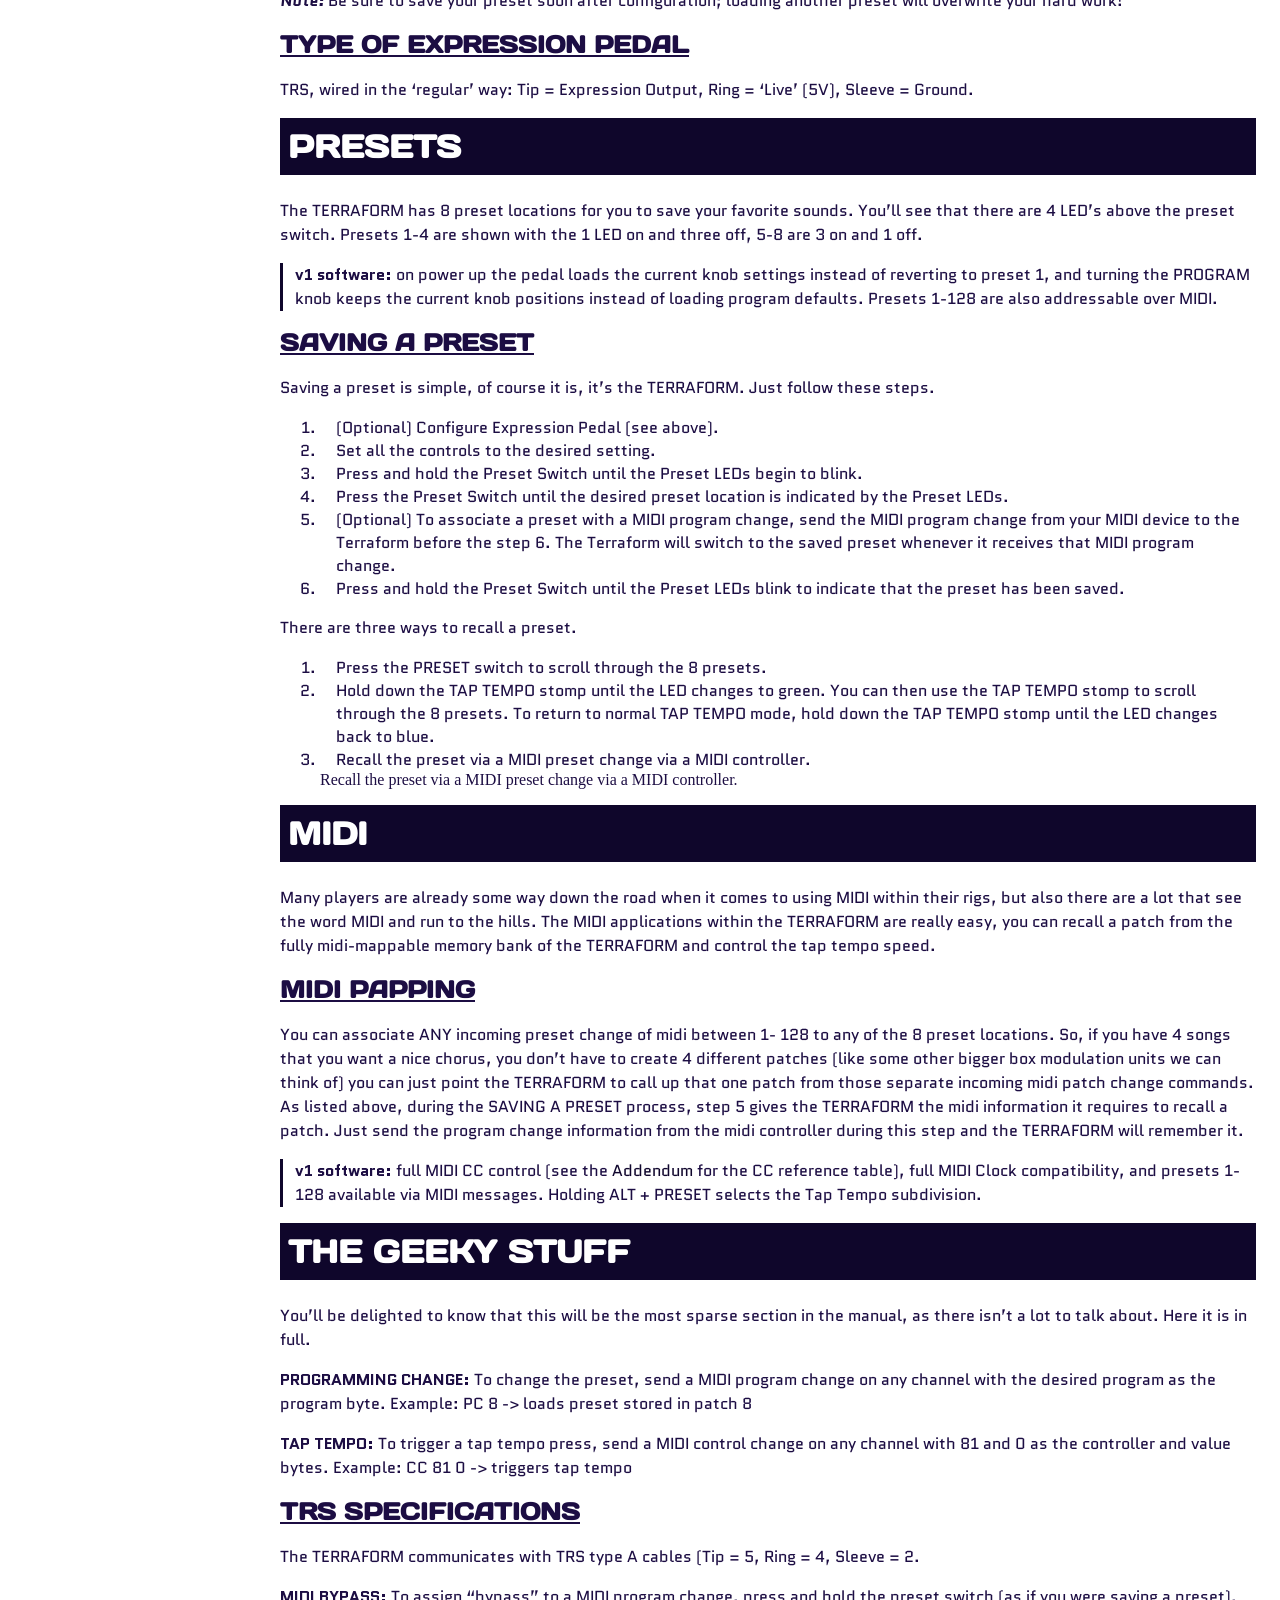
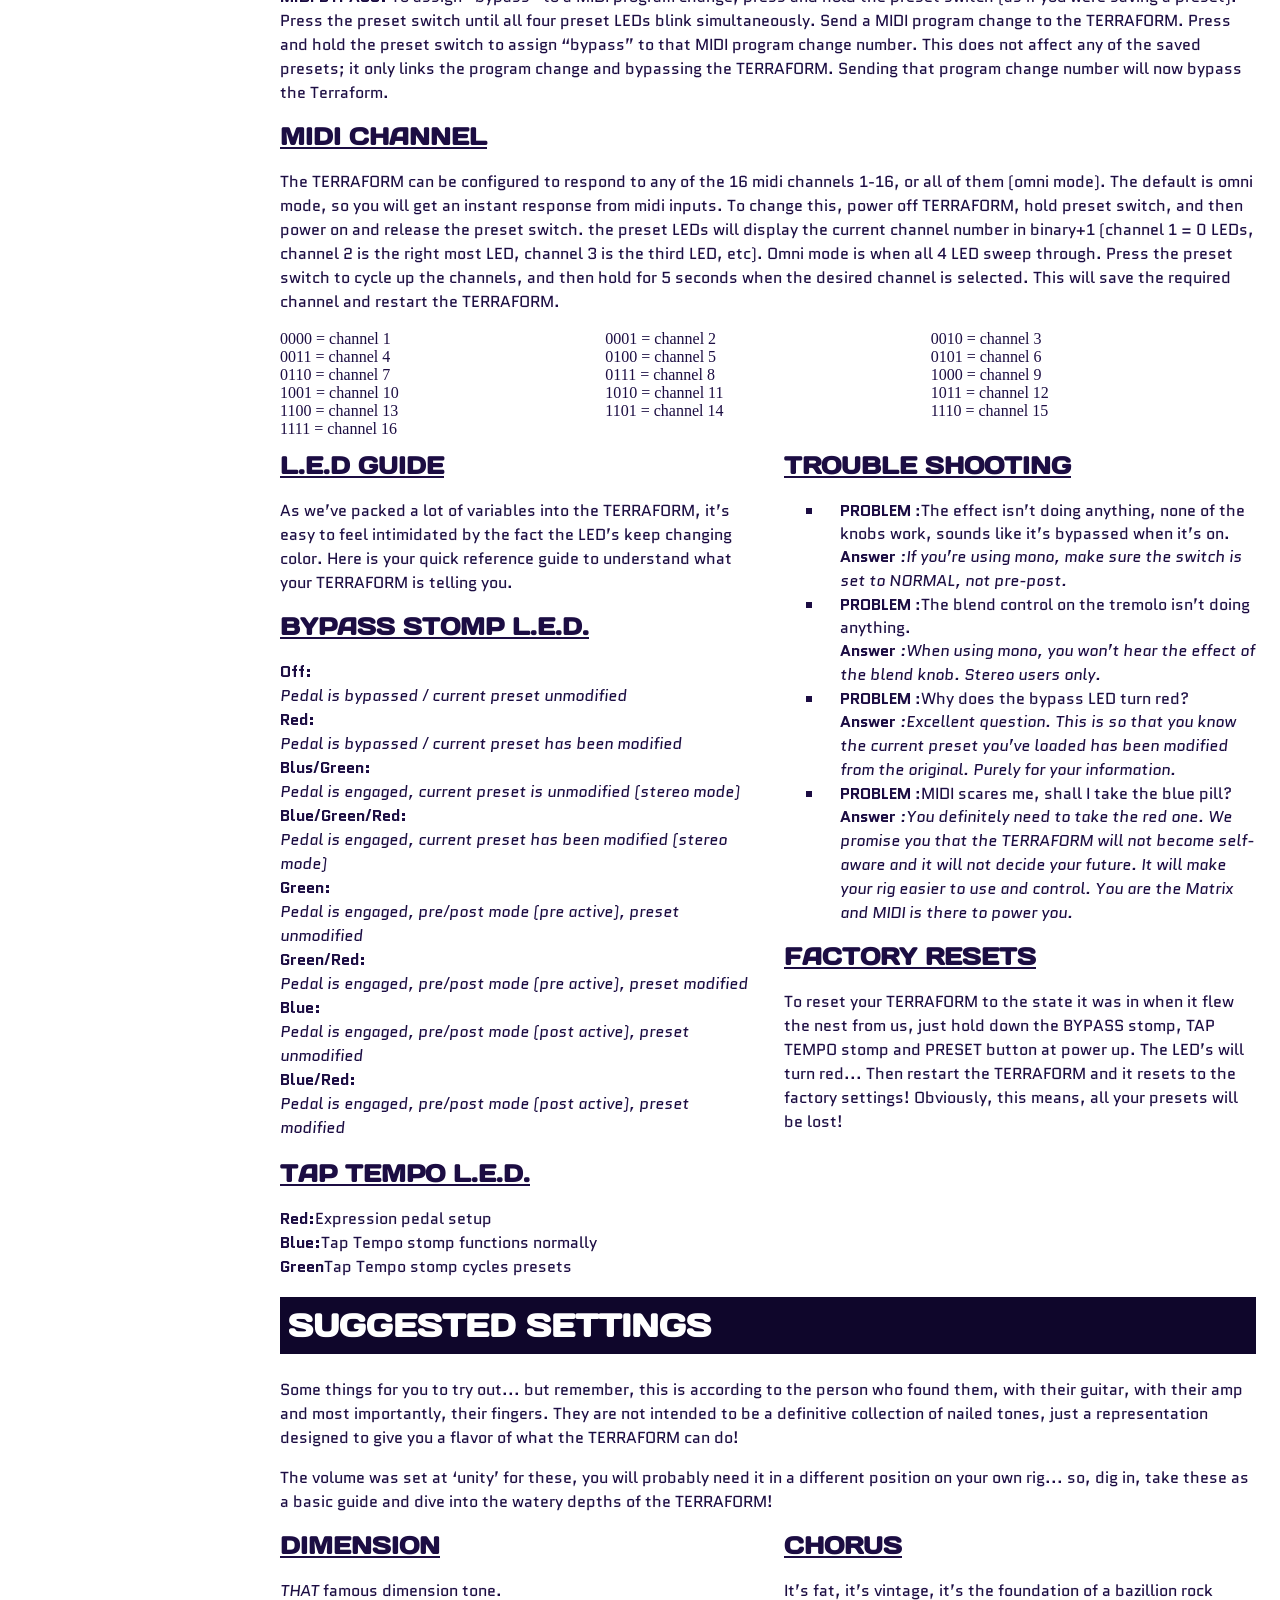
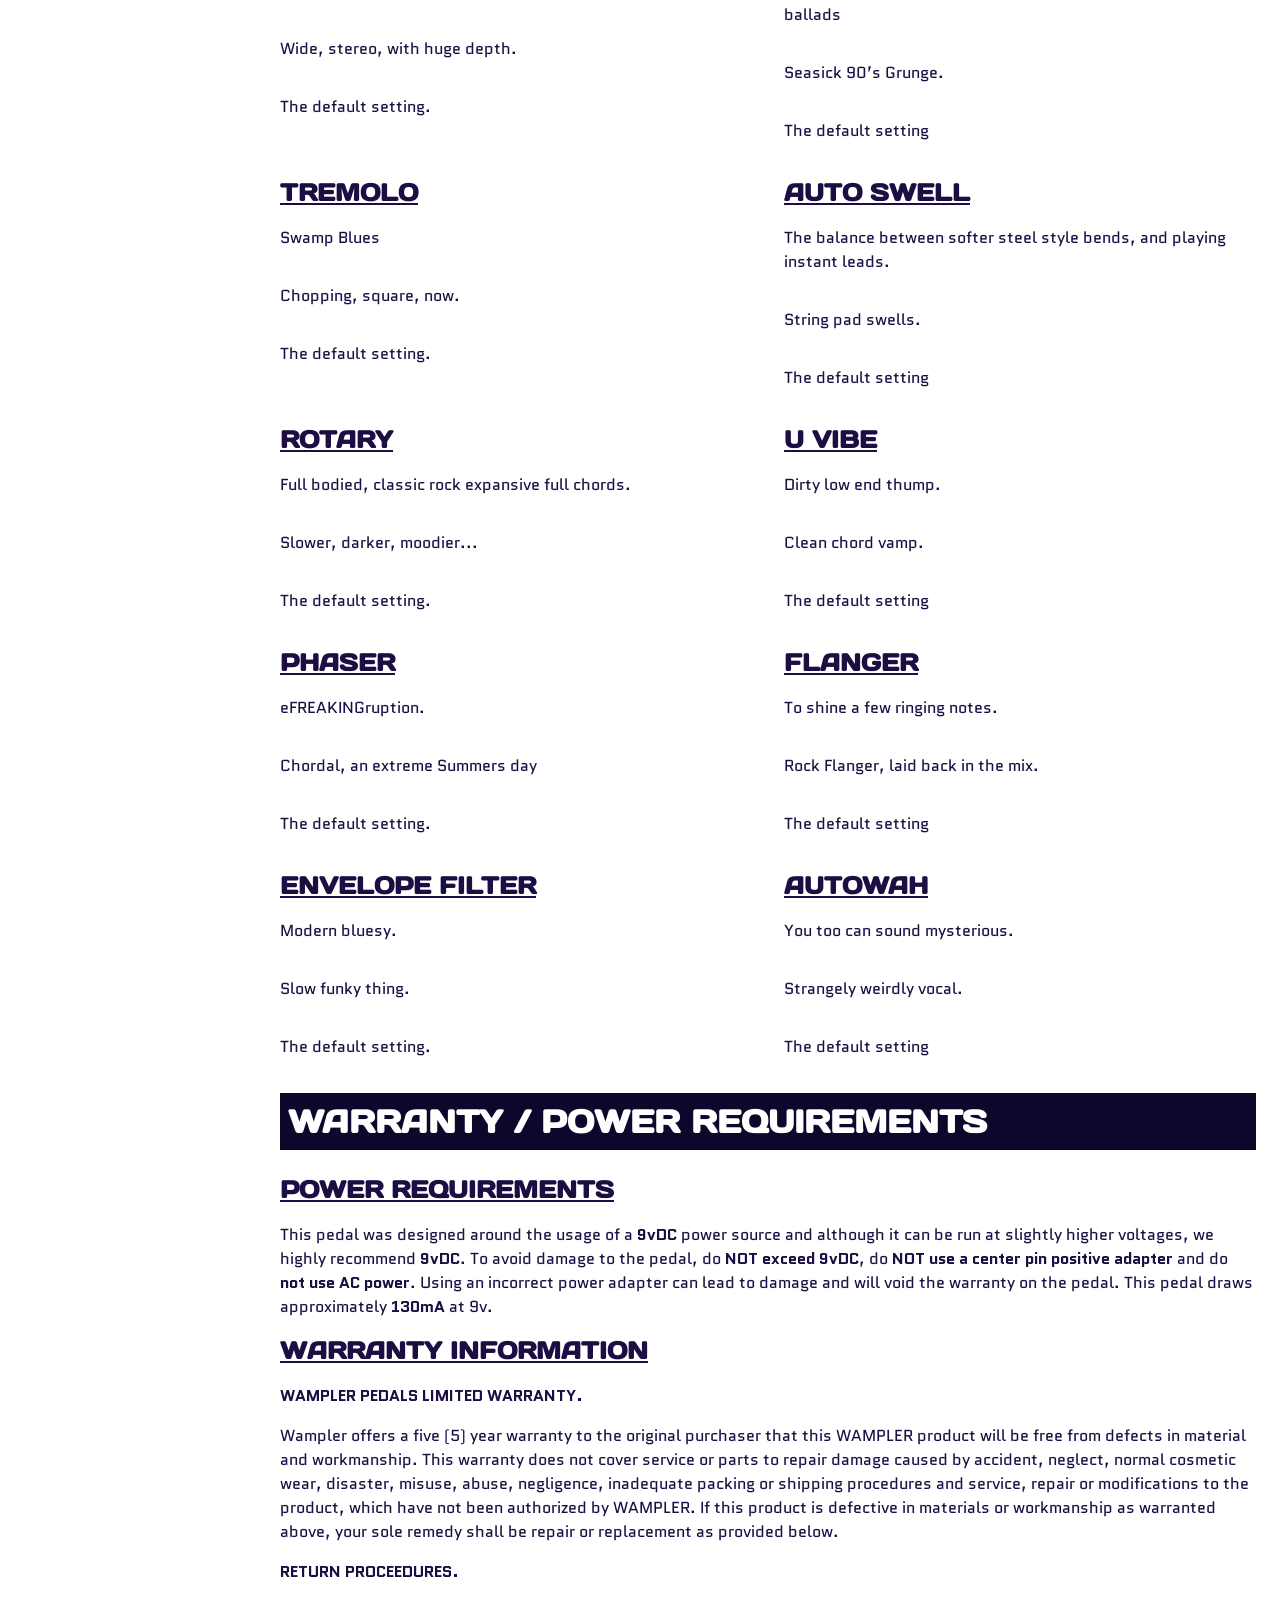
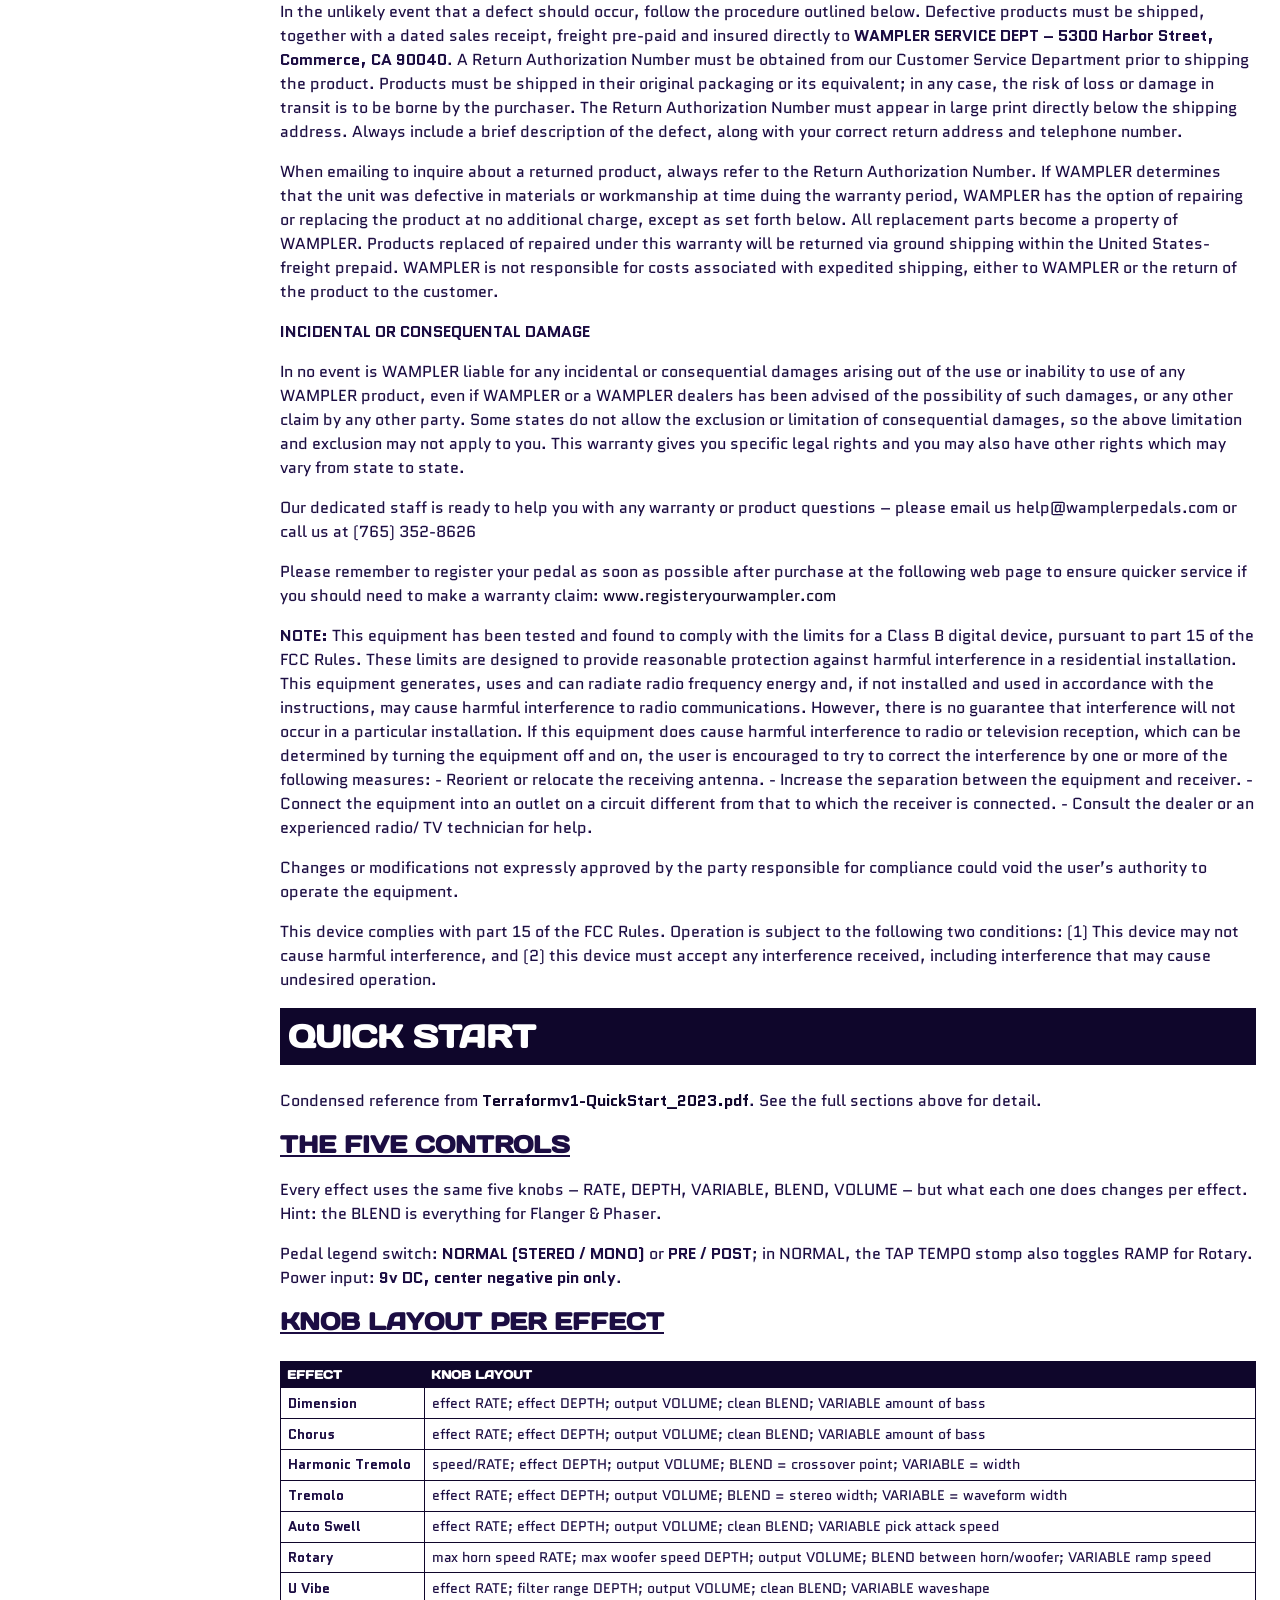
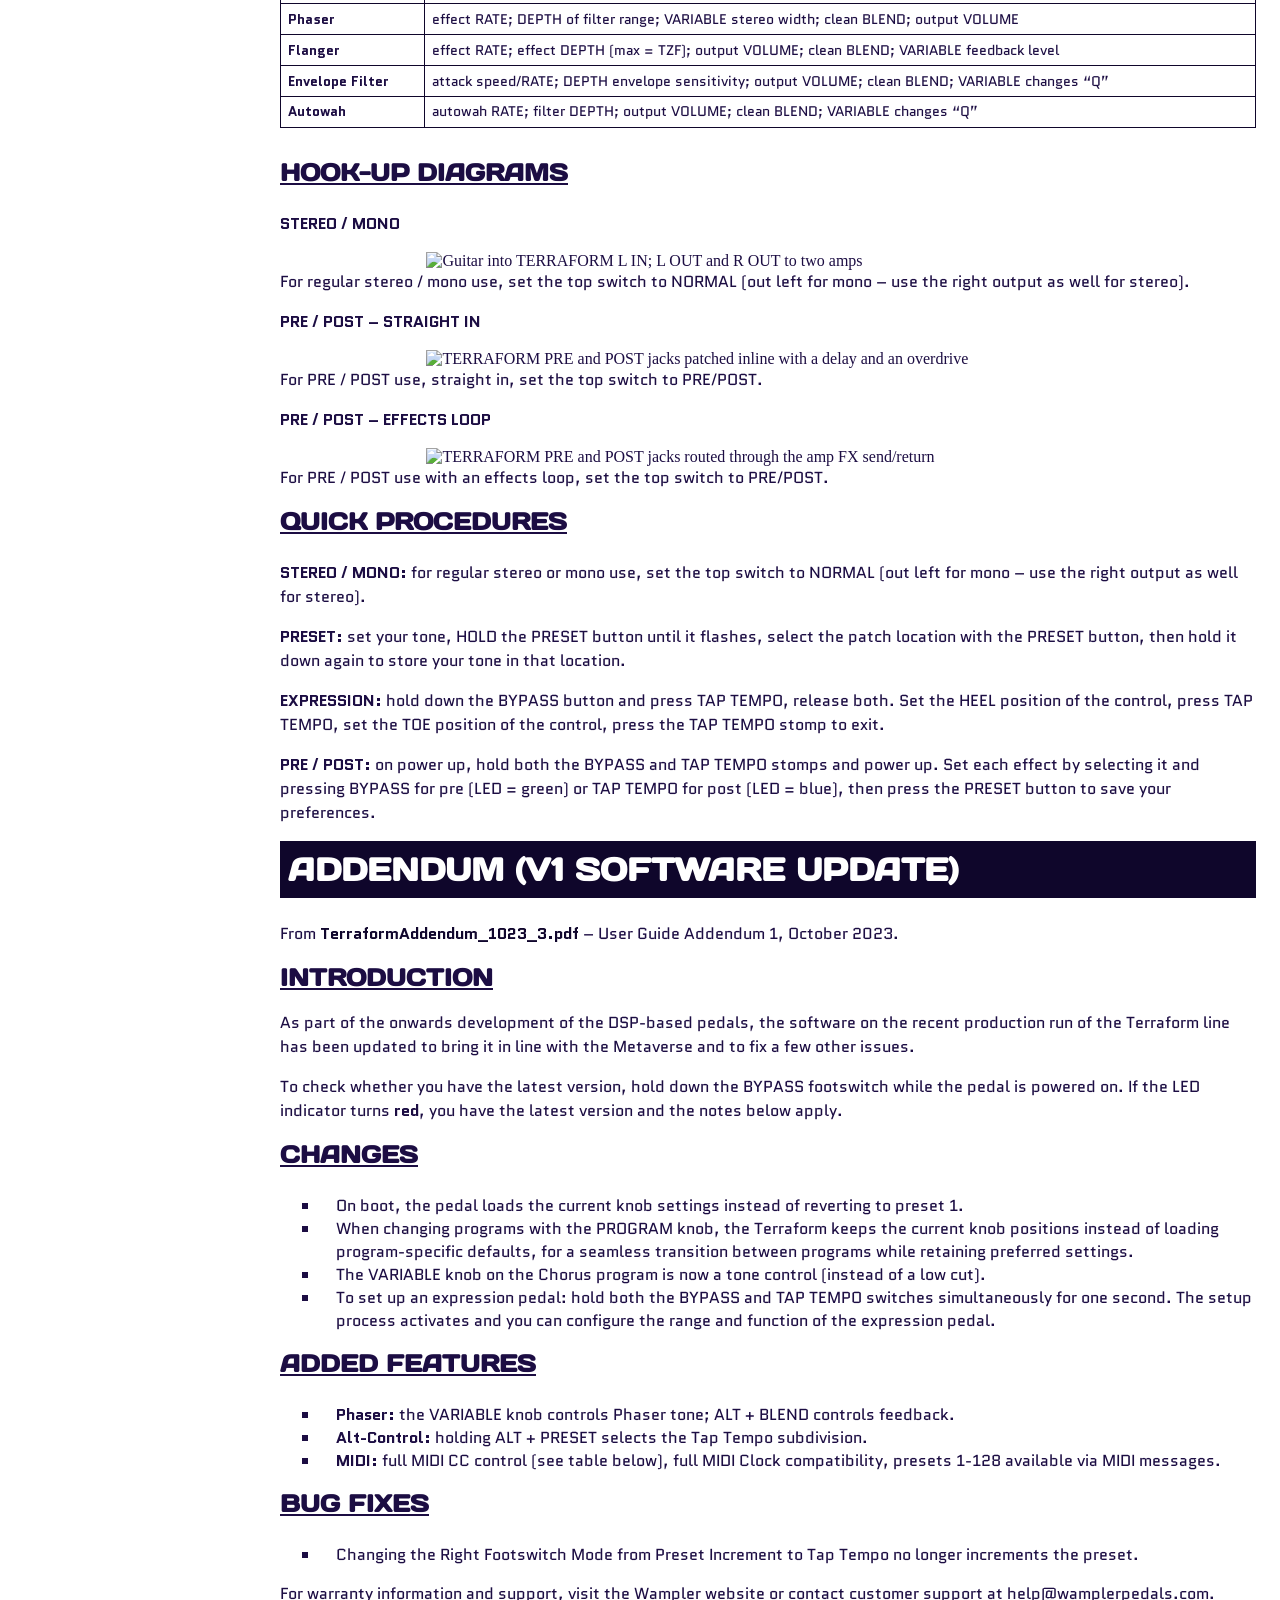
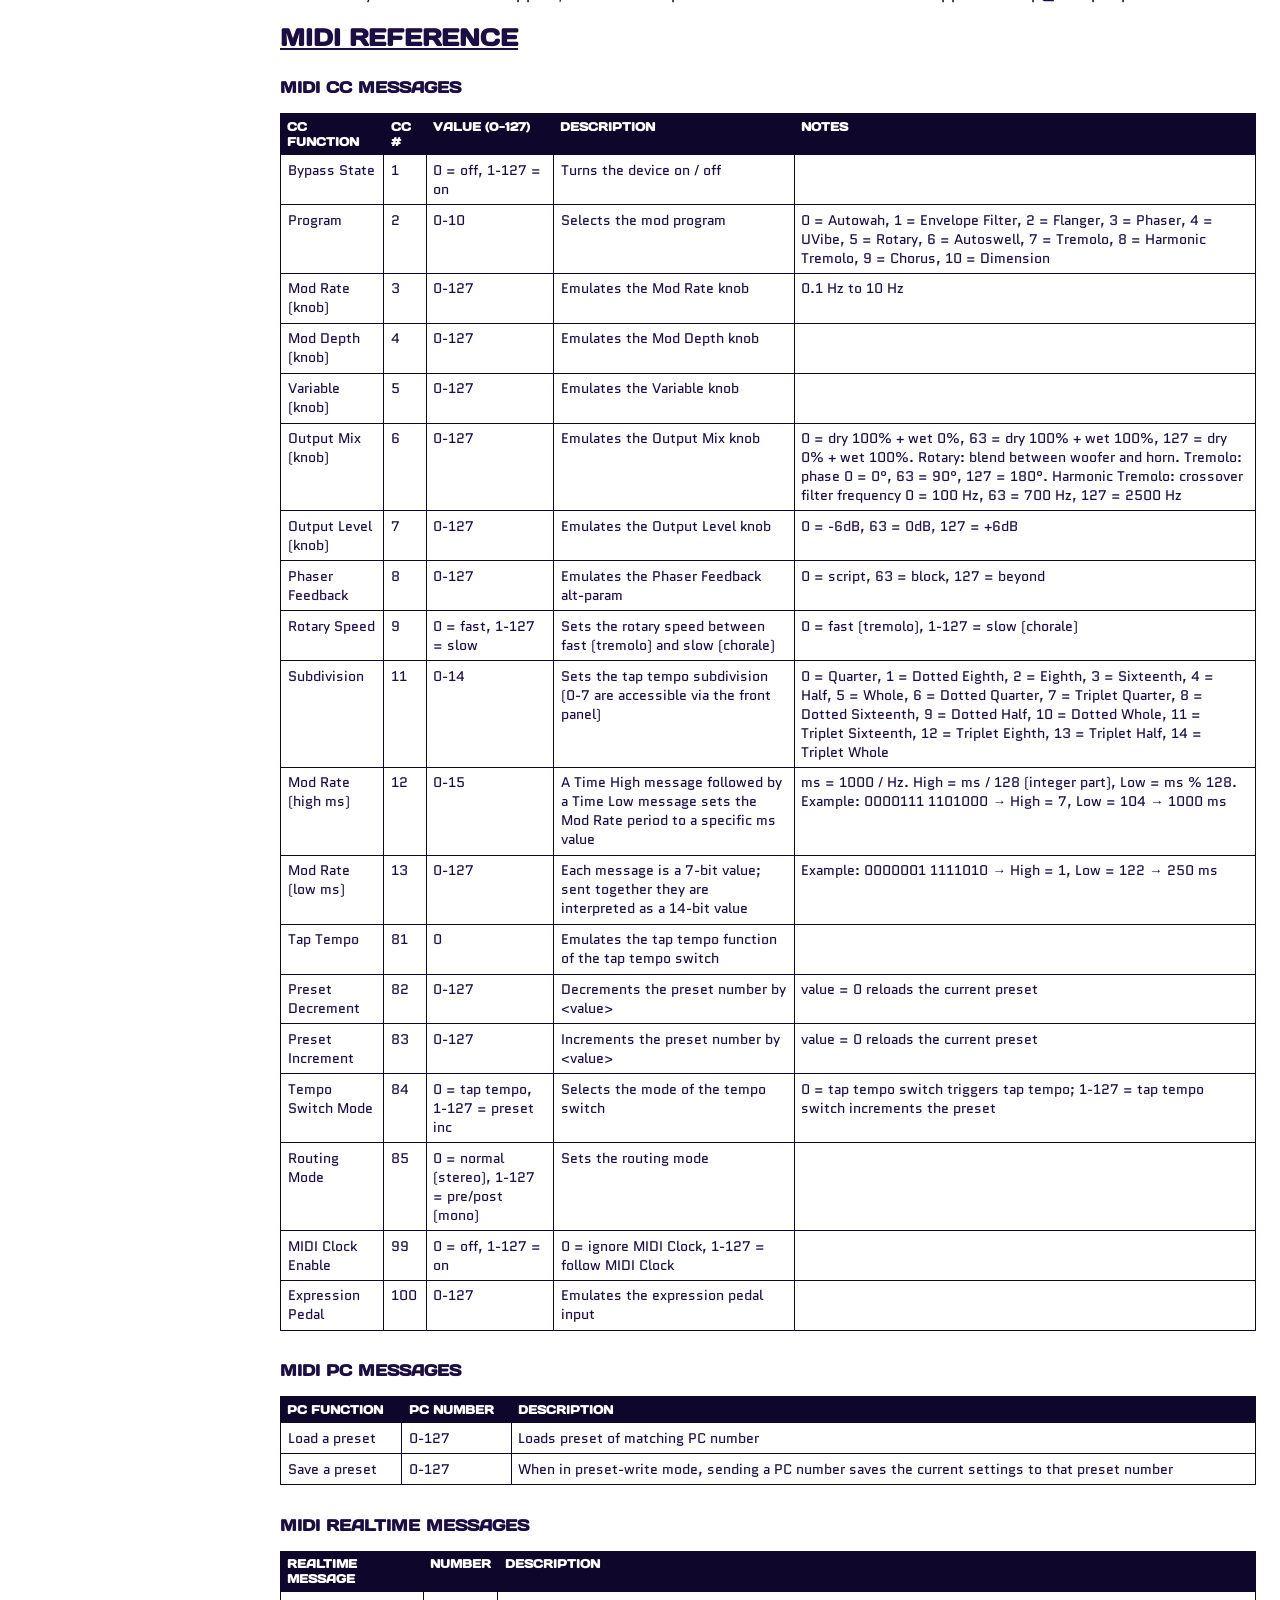
==== commit 14d160d8: "Link source-PDF mentions to wamplerpedals.com downloads" ====
--- a/index.html
+++ b/index.html
@@ -56,8 +56,21 @@
             <!--   DOCUMENT UPDATE NOTICE -->
             <div class="doc-update">
               <strong>
-                Updated from TERRAFORM_manual_2023_2.pdf and
-                TerraformAddendum_1023_3.pdf &mdash; Addendum 1, October 2023.
+                Updated from
+                <a
+                  href="https://www.wamplerpedals.com/wp-content/uploads/2023/05/TERRAFORM_manual_2023_2.pdf"
+                  target="_blank"
+                  rel="noopener"
+                  >TERRAFORM_manual_2023_2.pdf</a
+                >
+                and
+                <a
+                  href="https://www.wamplerpedals.com/wp-content/uploads/2023/10/TerraformAddendum_1023_3.pdf"
+                  target="_blank"
+                  rel="noopener"
+                  >TerraformAddendum_1023_3.pdf</a
+                >
+                &mdash; Addendum 1, October 2023.
               </strong>
               <p>
                 Power specification and warranty address revised; effect,
@@ -66,7 +79,13 @@
               </p>
               <p>
                 Two new sections were added at the end of the menu:
-                <a href="#quick-start">Quick Start</a> and
+                <a href="#quick-start">Quick Start</a> (from
+                <a
+                  href="https://www.wamplerpedals.com/wp-content/uploads/2023/05/Terraformv1-QuickStart_2023.pdf"
+                  target="_blank"
+                  rel="noopener"
+                  >Terraformv1-QuickStart_2023.pdf</a
+                >) and
                 <a href="#addendum">Addendum (v1 Software Update)</a>. Own an
                 earlier pedal? Read the
                 <a href="index-2019.html">archived 2019 revision</a>.
@@ -1476,8 +1495,12 @@
           <h2>Quick Start</h2>
           <p>
             Condensed reference from
-            <strong>Terraformv1-QuickStart_2023.pdf</strong>. See the full
-            sections above for detail.
+            <a
+              href="https://www.wamplerpedals.com/wp-content/uploads/2023/05/Terraformv1-QuickStart_2023.pdf"
+              target="_blank"
+              rel="noopener"
+              ><strong>Terraformv1-QuickStart_2023.pdf</strong></a
+            >. See the full sections above for detail.
           </p>
         </div>
         <div class="half-container flow">
@@ -1641,8 +1664,14 @@
         <div class="half-container">
           <h2>Addendum (v1 Software Update)</h2>
           <p>
-            From <strong>TerraformAddendum_1023_3.pdf</strong> &ndash; User Guide
-            Addendum 1, October 2023.
+            From
+            <a
+              href="https://www.wamplerpedals.com/wp-content/uploads/2023/10/TerraformAddendum_1023_3.pdf"
+              target="_blank"
+              rel="noopener"
+              ><strong>TerraformAddendum_1023_3.pdf</strong></a
+            >
+            &ndash; User Guide Addendum 1, October 2023.
           </p>
         </div>
         <div class="half-container flow">
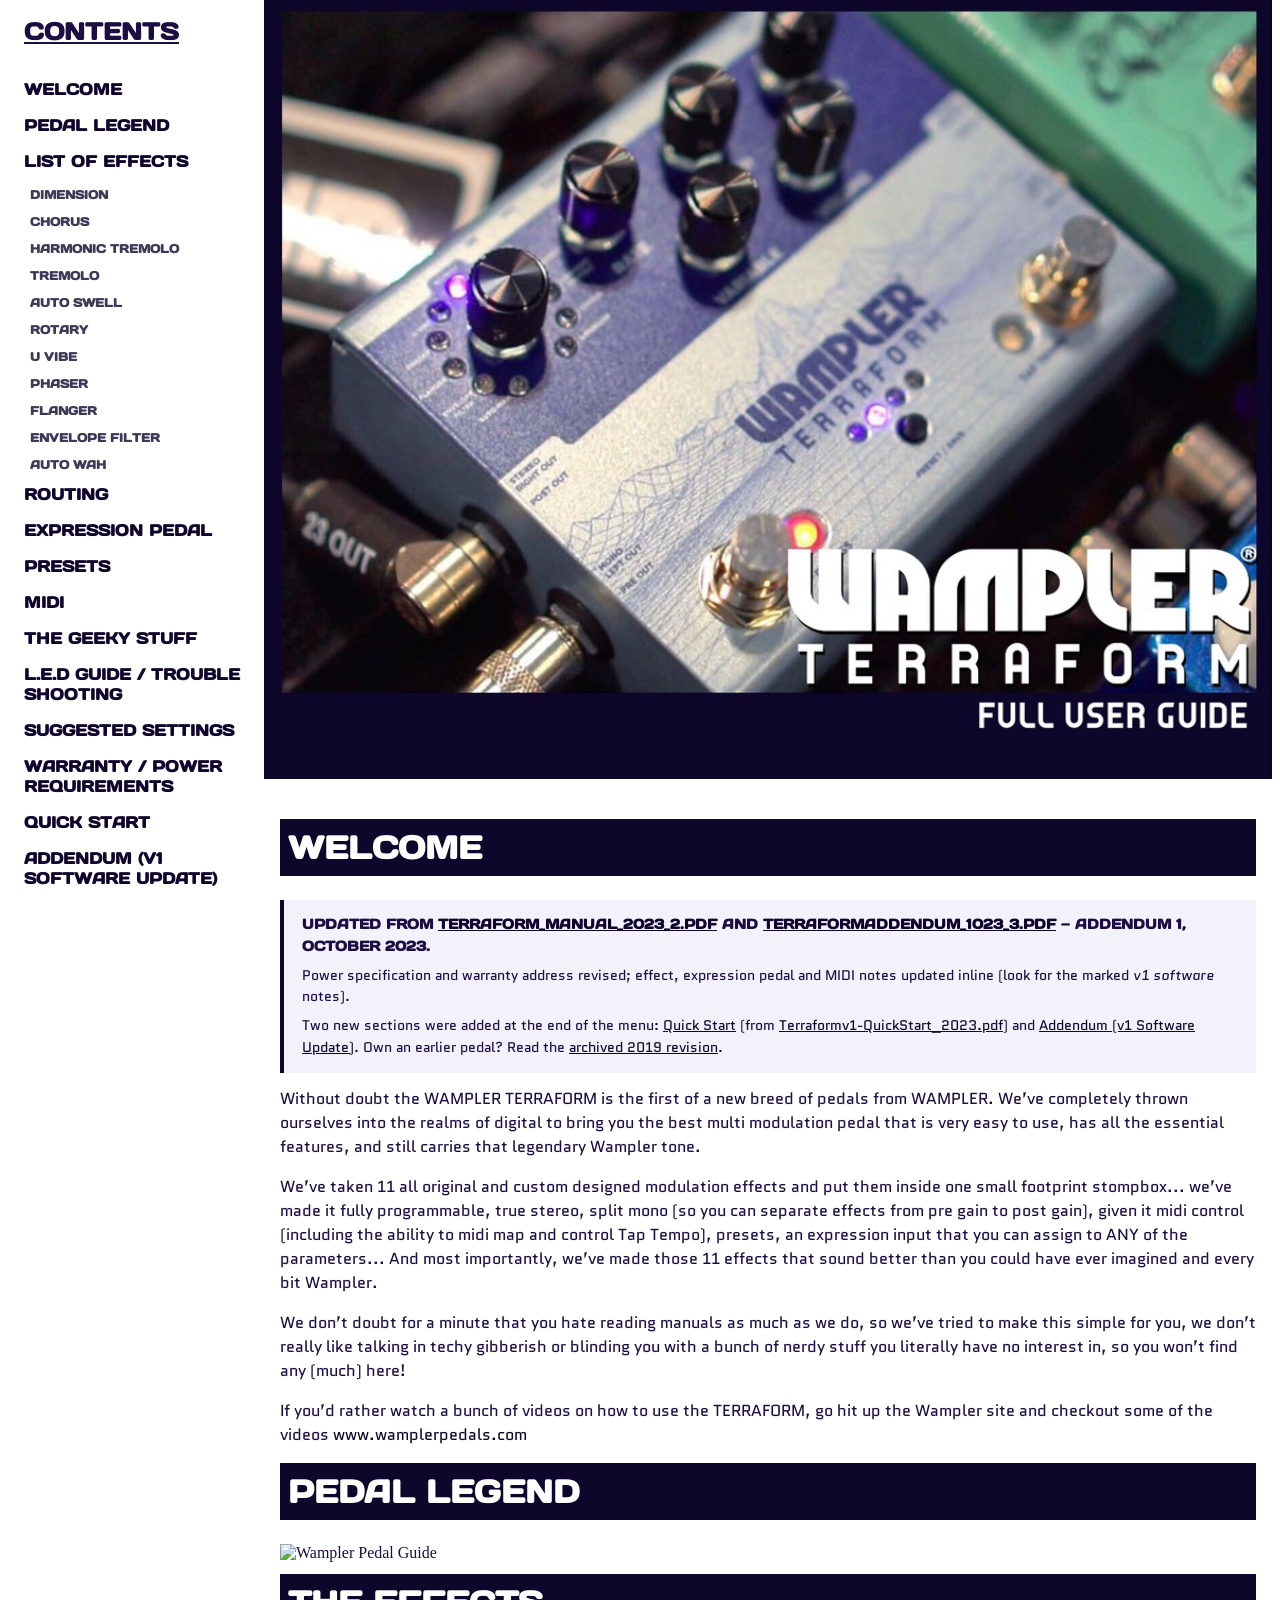
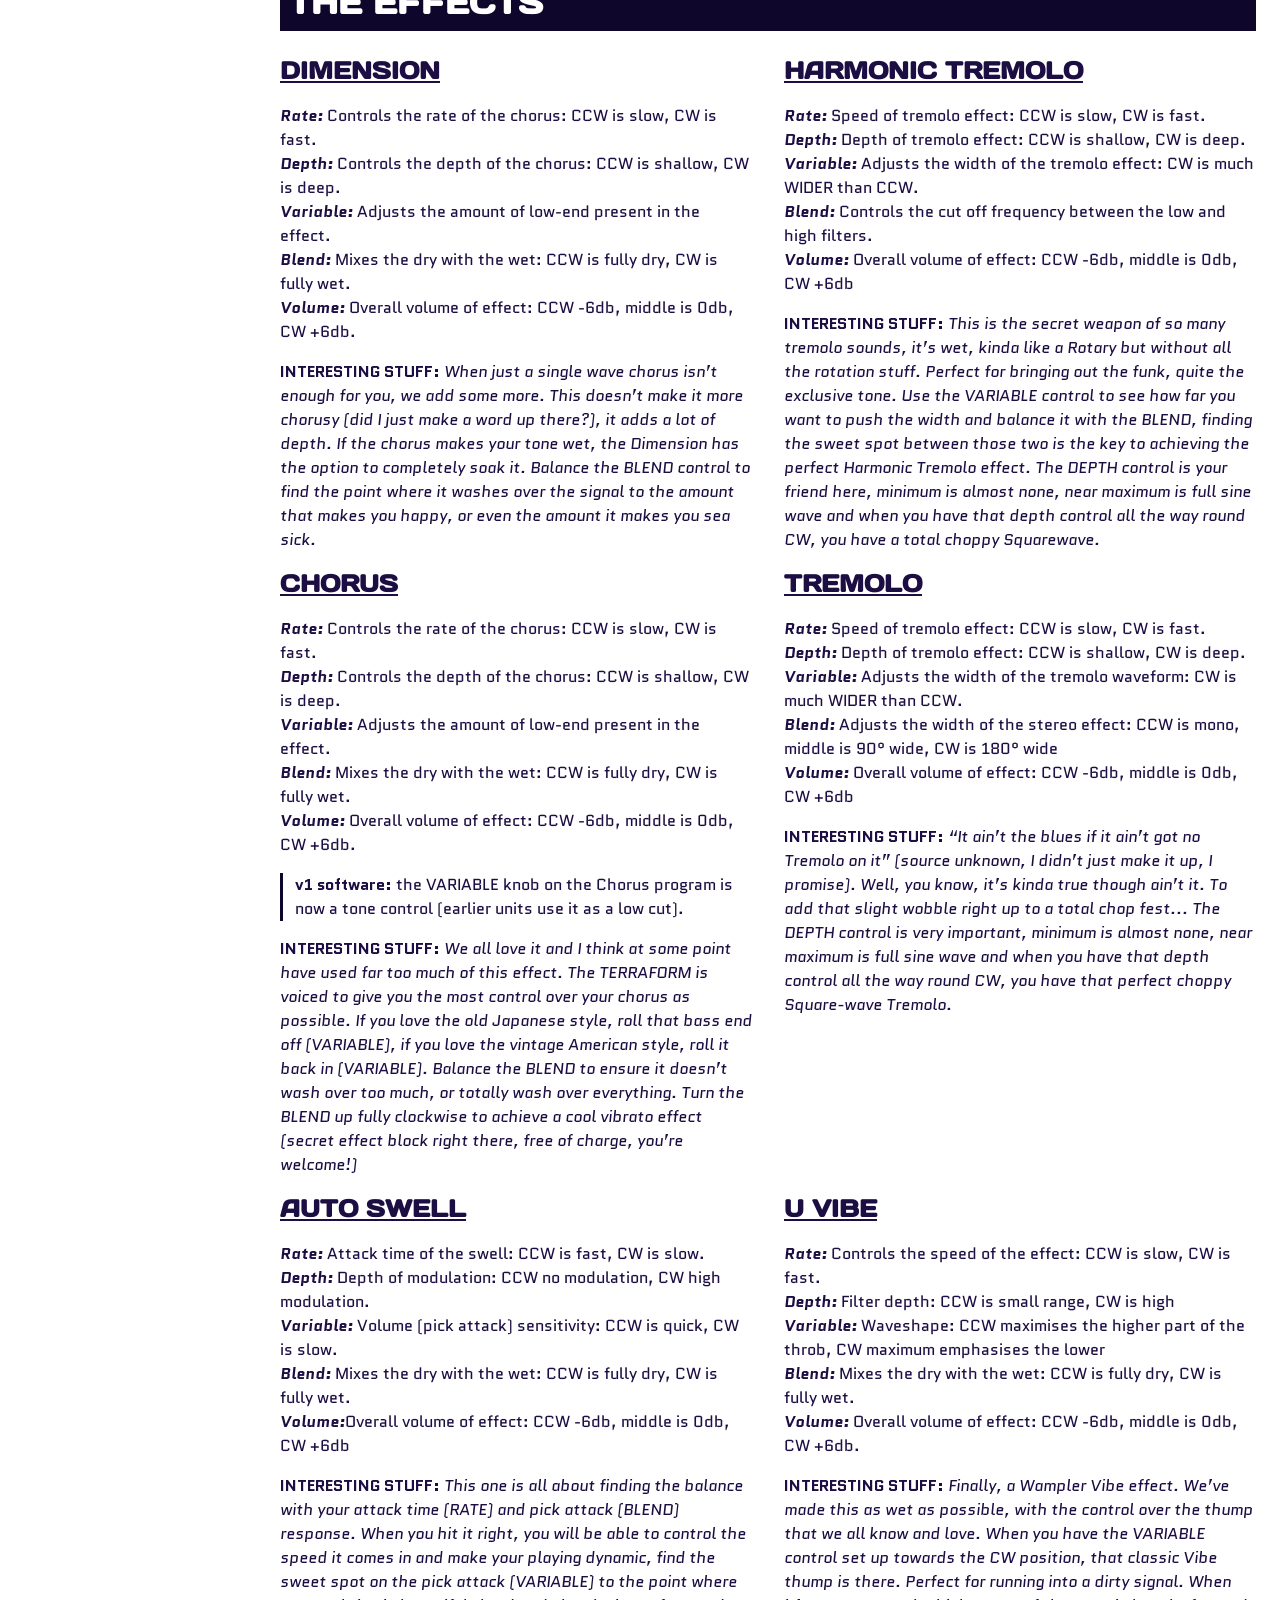
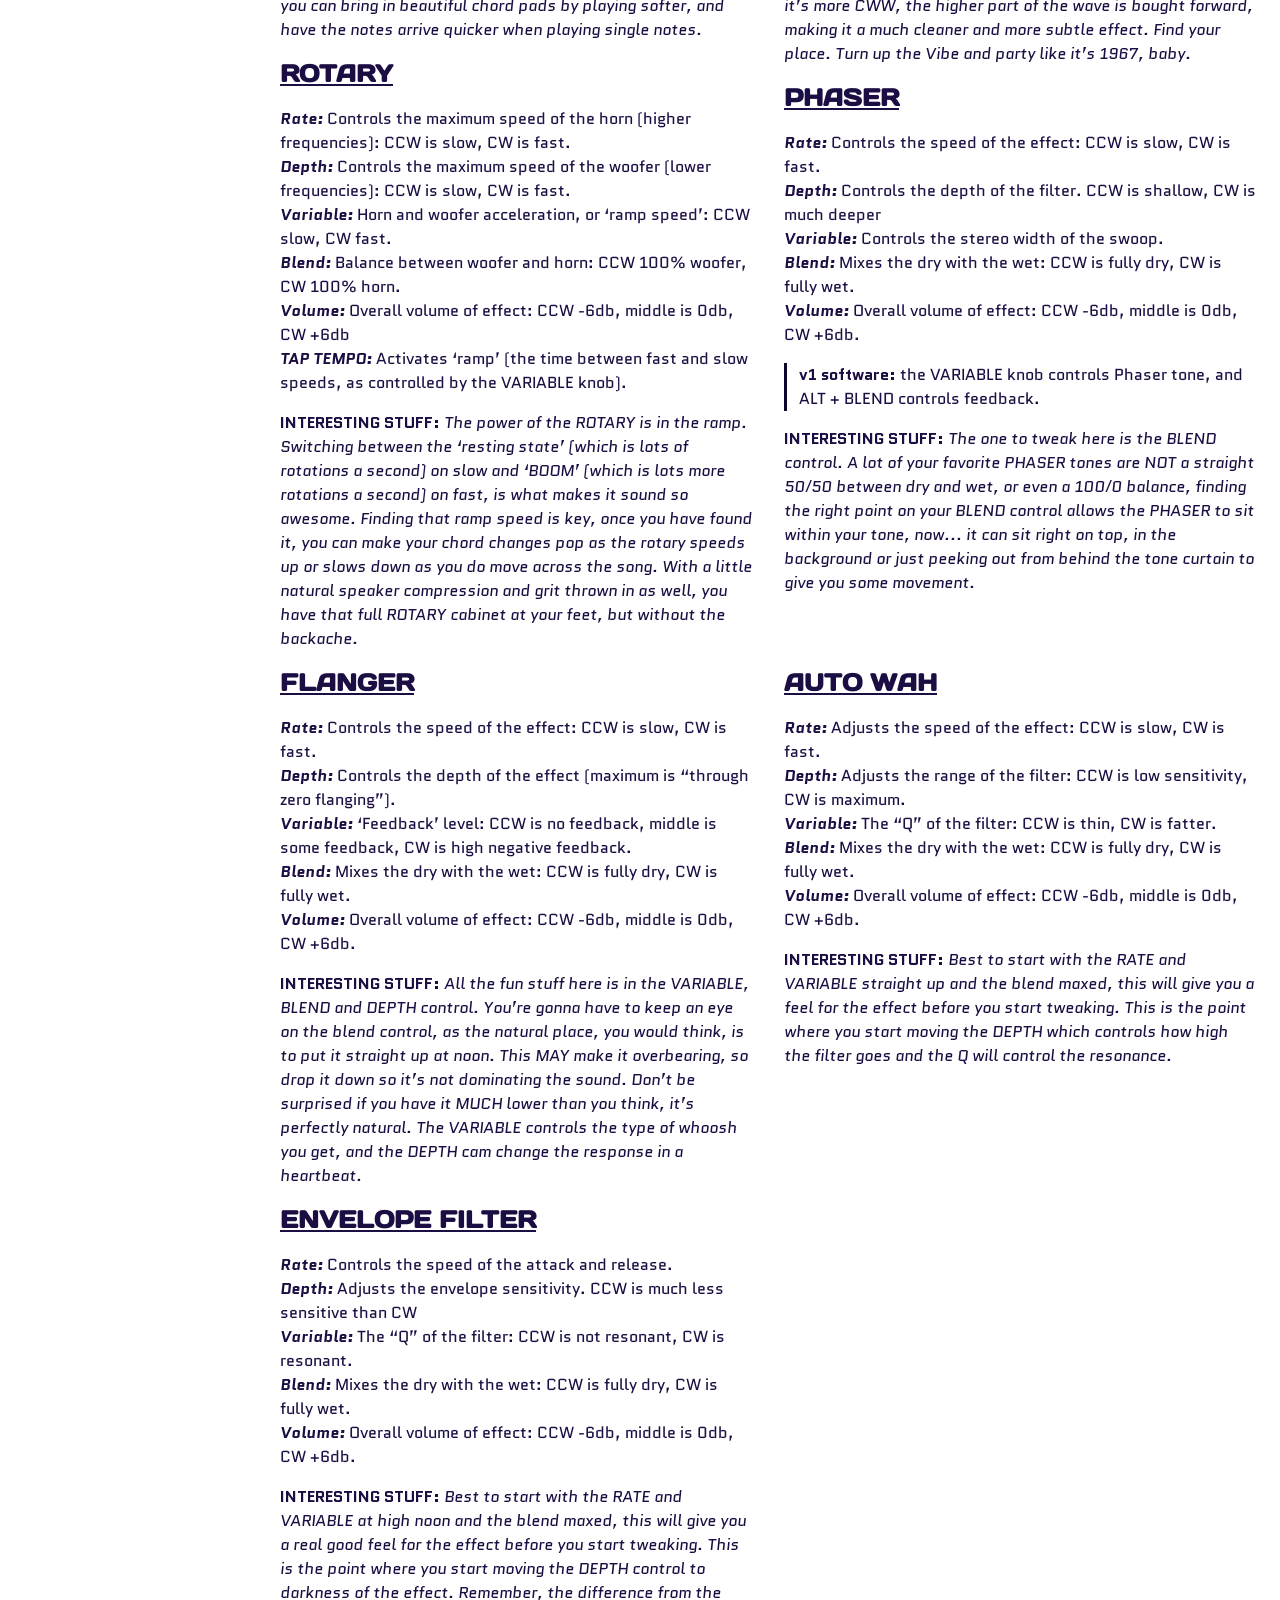
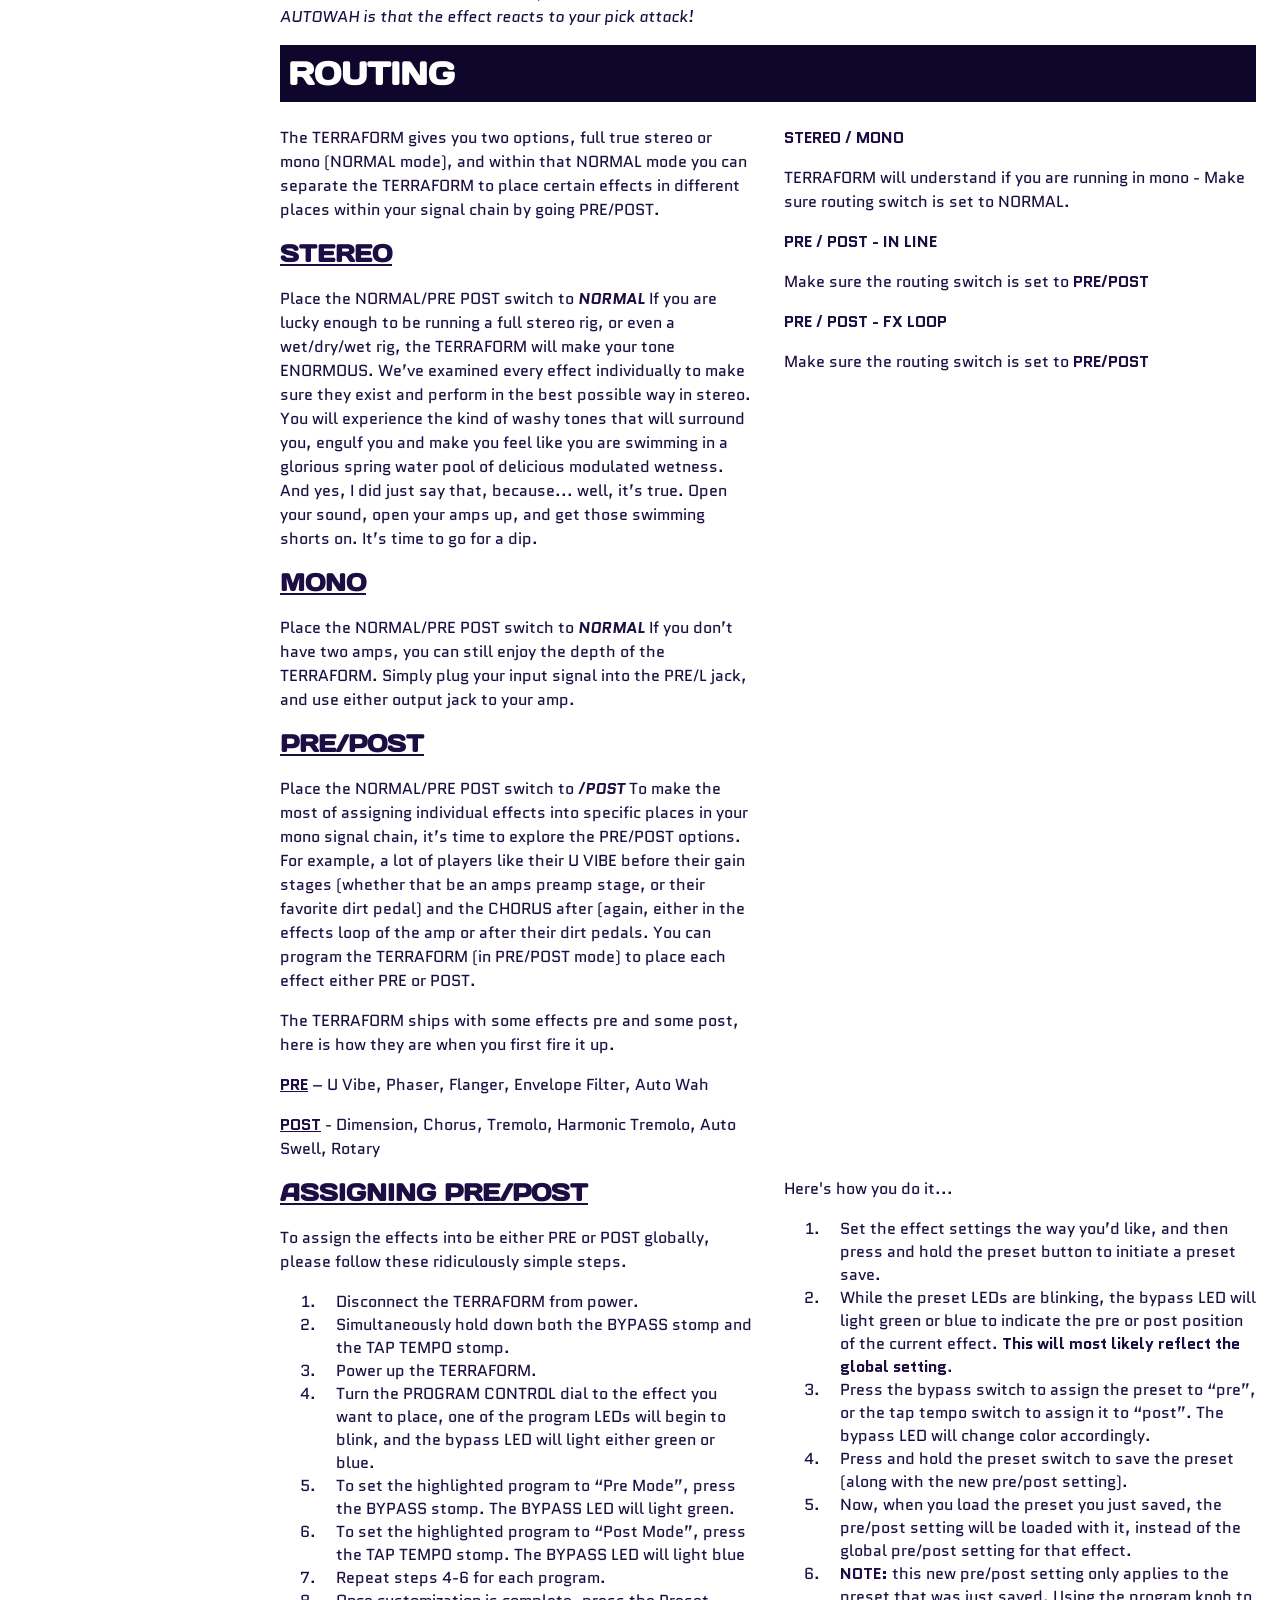
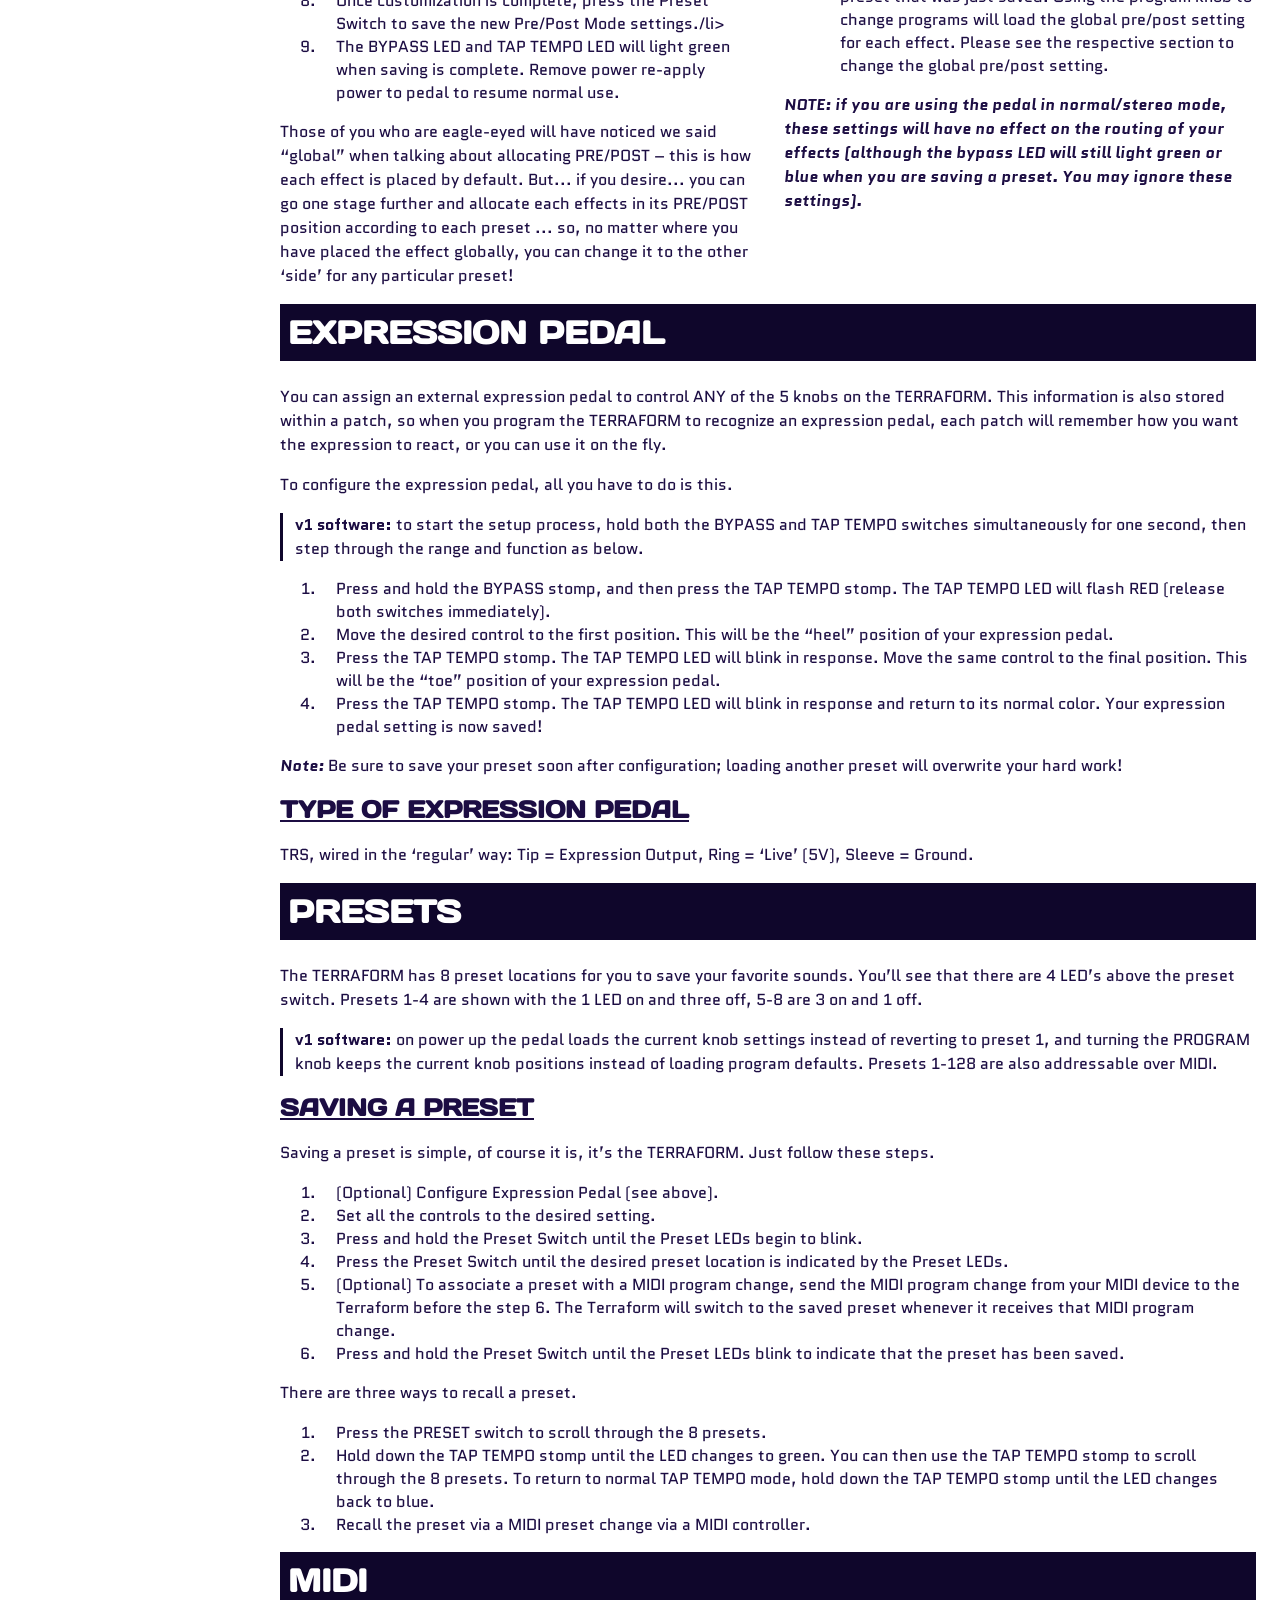
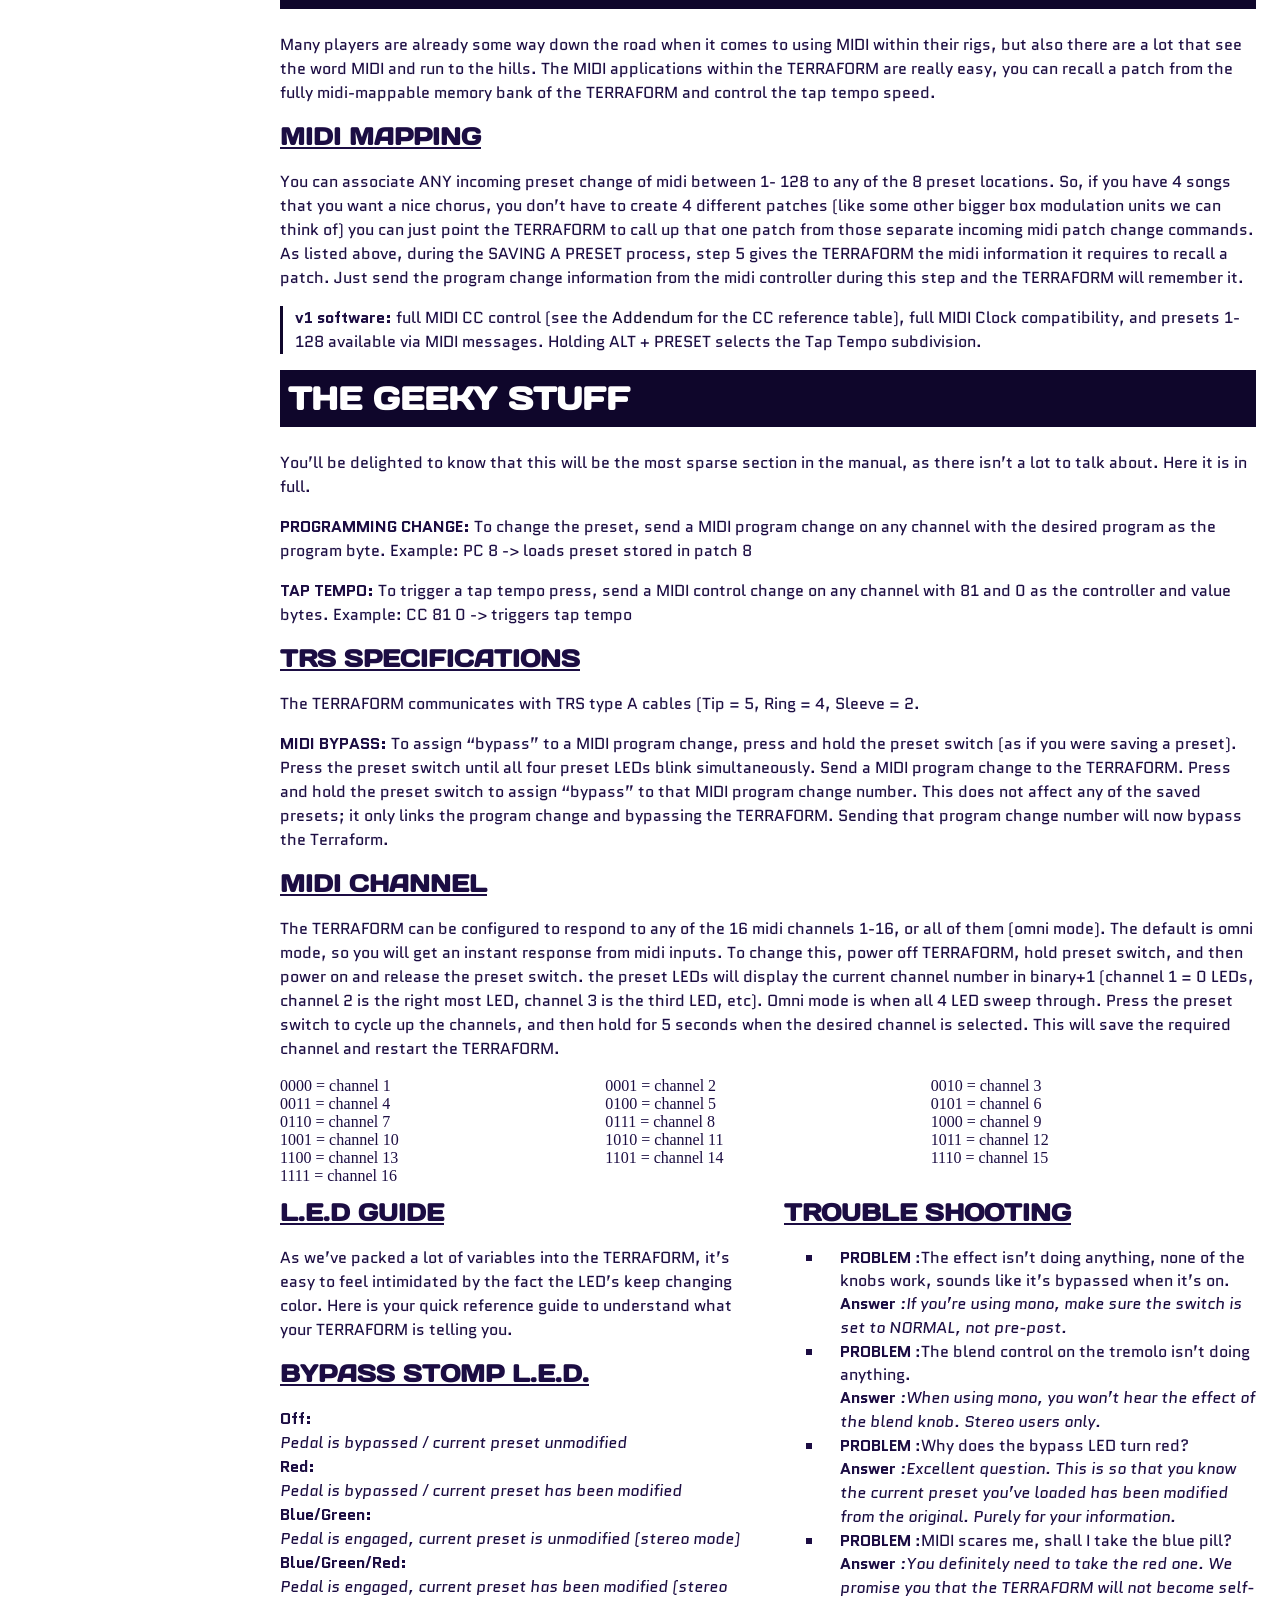
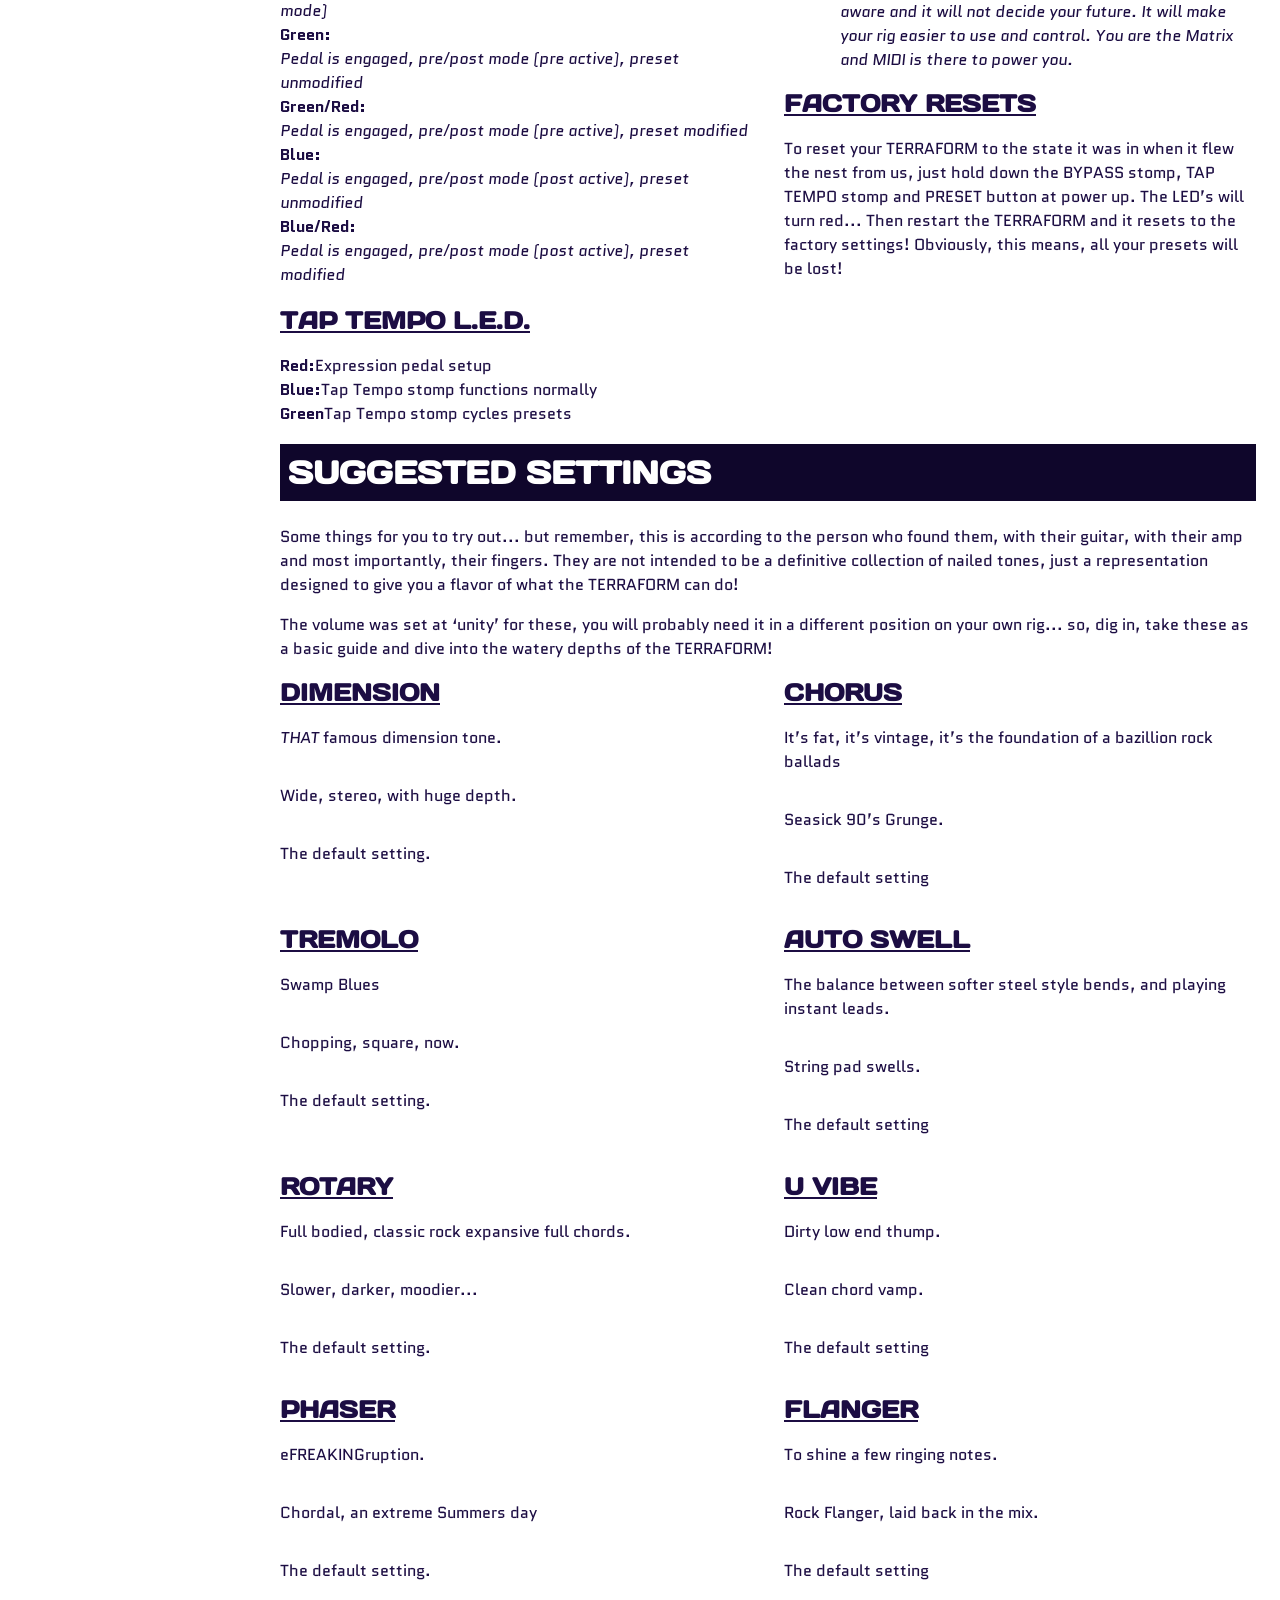
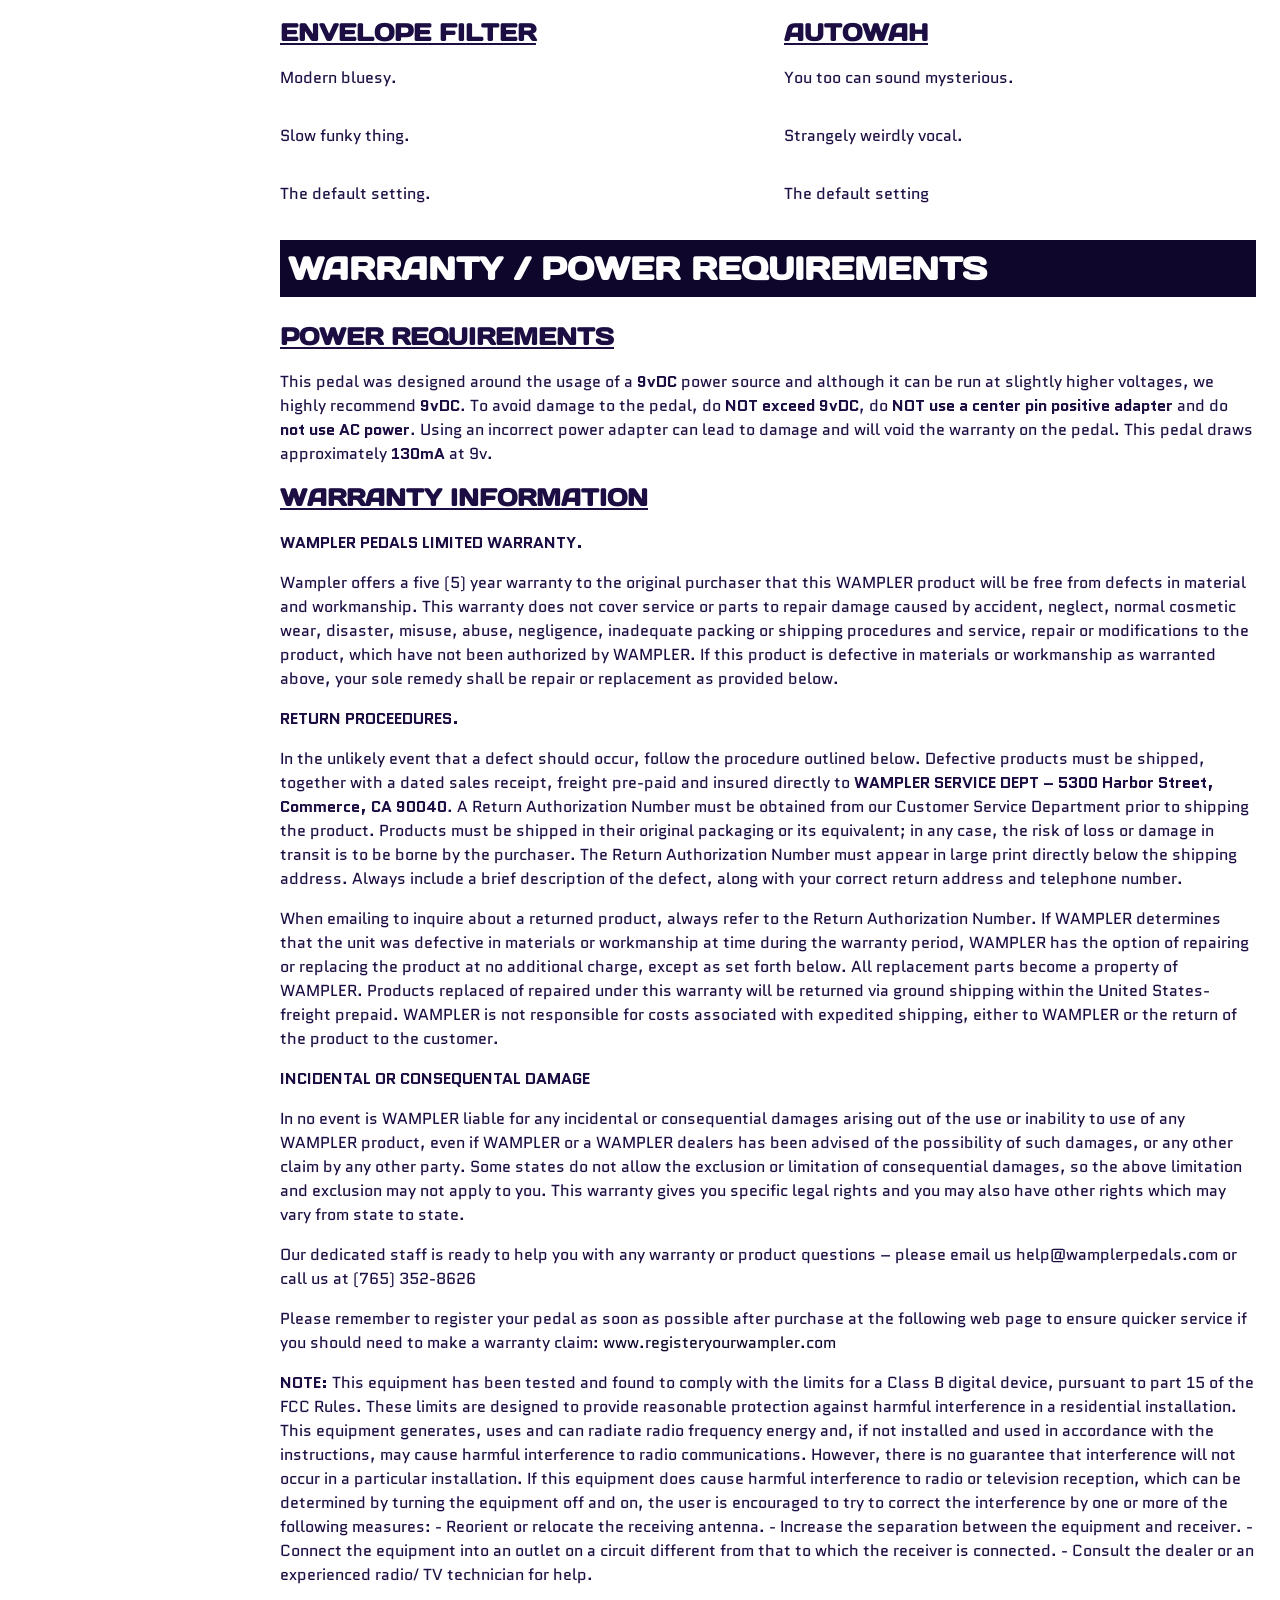
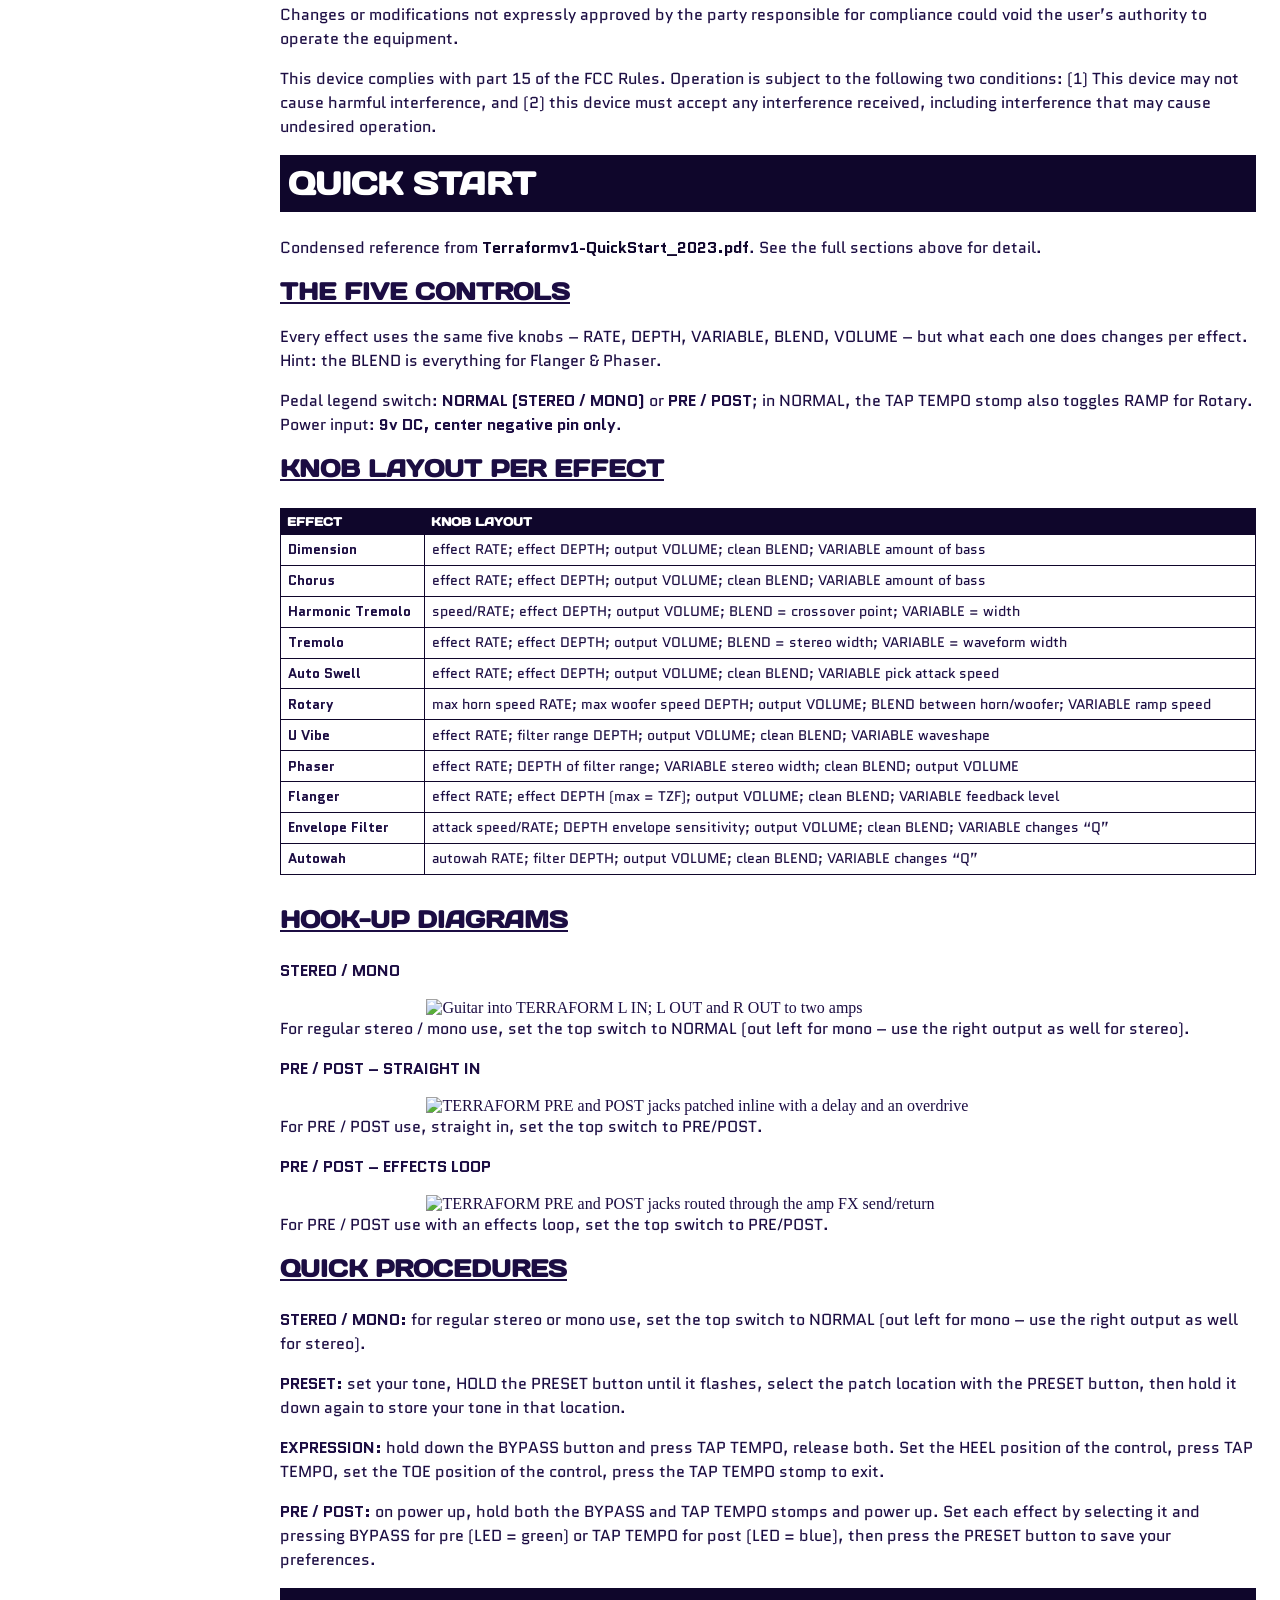
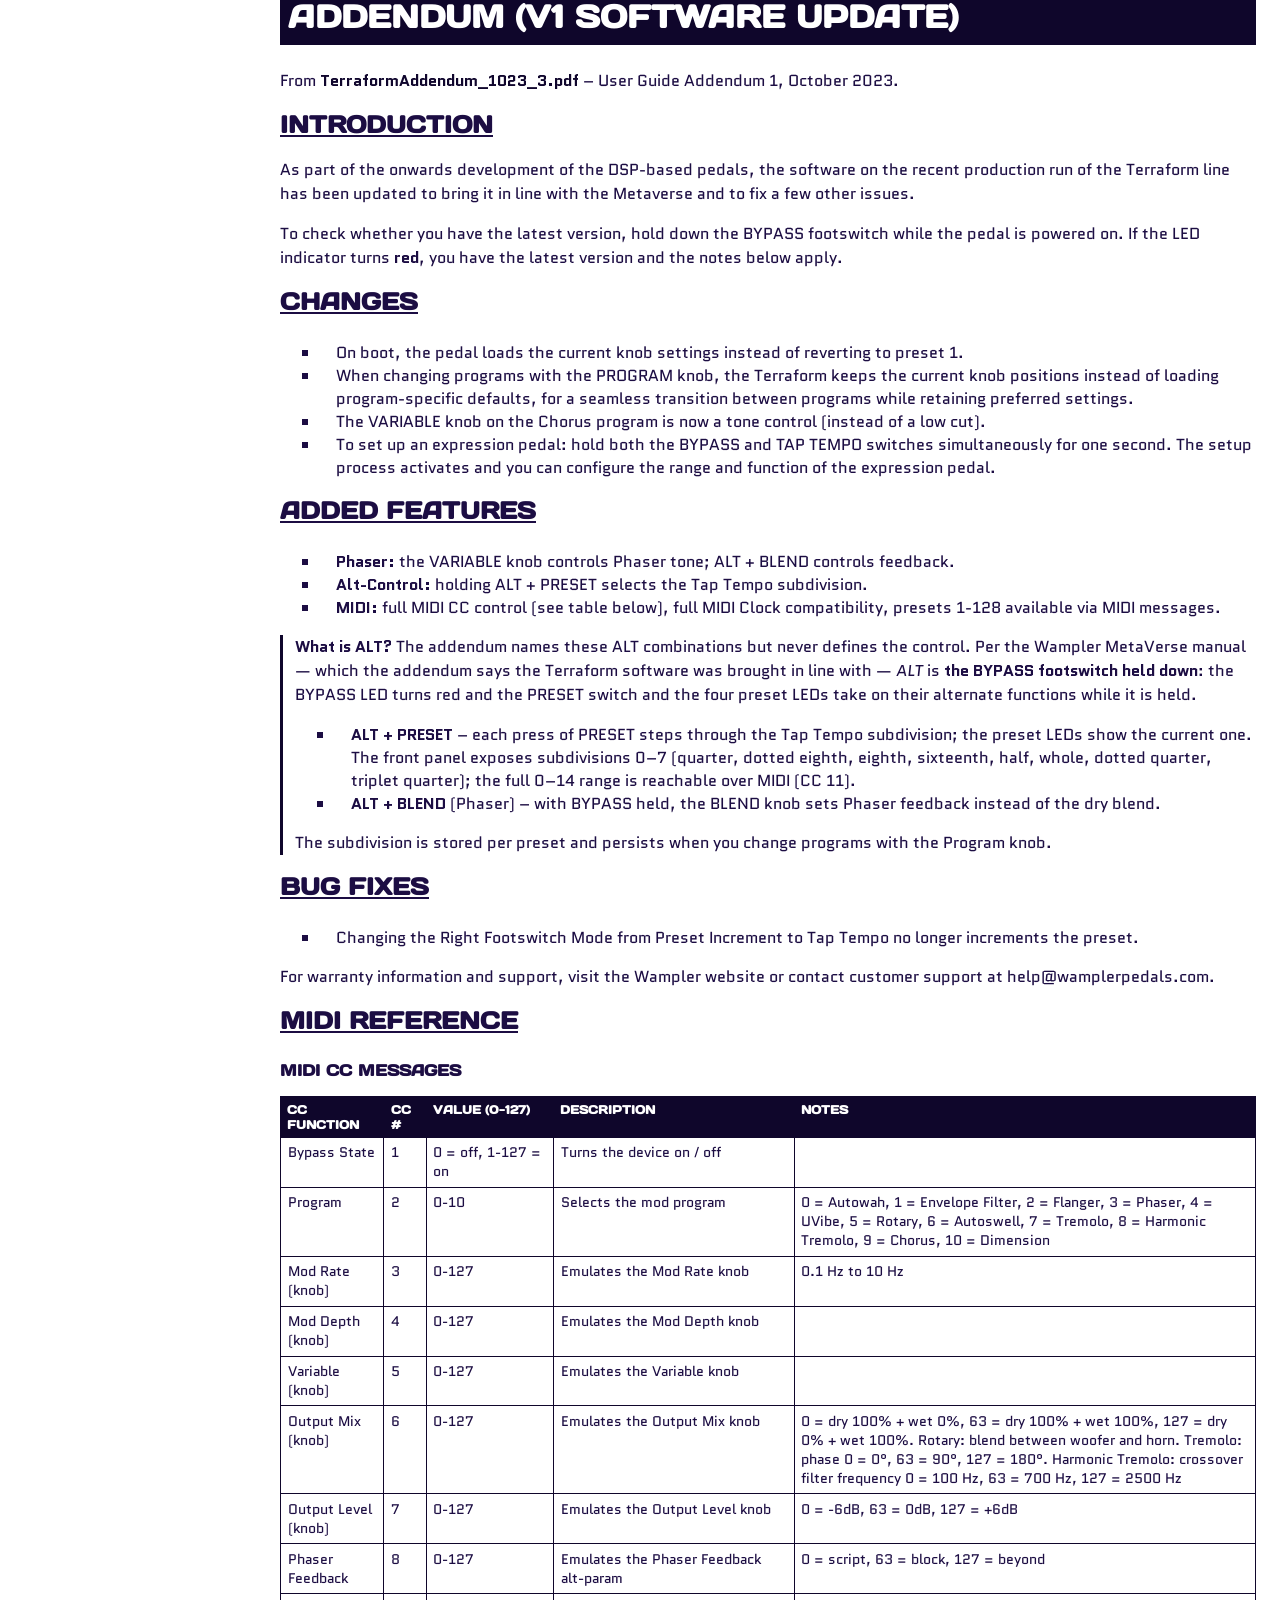
==== commit 3da77488: "Fix inherited manual bugs and document the undefined ALT control Corrections carried over from the o" ====
--- a/index.html
+++ b/index.html
@@ -42,9 +42,8 @@
     </nav>
     <main id="main-doc">
       <img
-        src="https://data2.manualslib.com/first-image/i34/167/16629/1662803/wampler-terraform.jpg"
-        alt="
-Wampler Terraform Full User Guide"
+        src="Images/terraform-header.jpg"
+        alt="Wampler Terraform Full User Guide"
       />
       <!--        WELCOME SECTION -->
       <section id="welcome">
@@ -291,7 +290,7 @@
                 Depth of tremolo effect: CCW is shallow, CW is deep.
               </span>
               <span>
-                <strong><i>Variabe:</i></strong>
+                <strong><i>Variable:</i></strong>
                 Adjusts the width of the tremolo effect: CW is much WIDER than
                 CCW.
               </span>
@@ -335,7 +334,7 @@
                 Depth of tremolo effect: CCW is shallow, CW is deep.
               </span>
               <span>
-                <strong><i>Variabe:</i></strong>
+                <strong><i>Variable:</i></strong>
                 Adjusts the width of the tremolo waveform: CW is much WIDER than
                 CCW.
               </span>
@@ -422,7 +421,7 @@
                   CCW is slow, CW is fast.
                 </span>
                 <span>
-                  <strong><i>Variabe:</i></strong>
+                  <strong><i>Variable:</i></strong>
                   Horn and woofer acceleration, or ‘ramp speed’: CCW slow, CW
                   fast.
                 </span>
@@ -474,7 +473,7 @@
                 Filter depth: CCW is small range, CW is high
               </span>
               <span>
-                <strong><i>Variabe:</i></strong>
+                <strong><i>Variable:</i></strong>
                 Waveshape: CCW maximises the higher part of the throb, CW
                 maximum emphasises the lower
               </span>
@@ -517,7 +516,7 @@
                 deeper
               </span>
               <span>
-                <strong><i>Variabe:</i></strong>
+                <strong><i>Variable:</i></strong>
                 Controls the stereo width of the swoop.
               </span>
               <span>
@@ -608,7 +607,7 @@
                   than CW
                 </span>
                 <span>
-                  <strong><i>Variabe:</i></strong>
+                  <strong><i>Variable:</i></strong>
                   The “Q” of the filter: CCW is not resonant, CW is resonant.
                 </span>
                 <span>
@@ -651,7 +650,7 @@
                 maximum.
               </span>
               <span>
-                <strong><i>Variabe:</i></strong>
+                <strong><i>Variable:</i></strong>
                 The “Q” of the filter: CCW is thin, CW is fatter.
               </span>
               <span>
@@ -1024,7 +1023,6 @@
                 Recall the preset via a MIDI preset change via a MIDI
                 controller.
               </li>
-              Recall the preset via a MIDI preset change via a MIDI controller.
             </ol>
           </div>
         </div>
@@ -1044,7 +1042,7 @@
                 tap tempo speed.
               </p>
 
-              <h3>Midi Papping</h3>
+              <h3>MIDI Mapping</h3>
               <p>
                 You can associate ANY incoming preset change of midi between 1-
                 128 to any of the 8 preset locations. So, if you have 4 songs
@@ -1177,7 +1175,7 @@
                 <p>
                   <i>Pedal is bypassed / current preset has been modified</i>
                 </p>
-                <span><strong>Blus/Green:</strong></span>
+                <span><strong>Blue/Green:</strong></span>
                 <p>
                   <i
                     >Pedal is engaged, current preset is unmodified (stereo
@@ -1473,20 +1471,103 @@
             pedal. This pedal draws approximately <strong>130mA</strong> at 9v.
           </p>
           <h3>Warranty Information</h3>
-          <p>
-            <p><strong>WAMPLER PEDALS LIMITED WARRANTY.</strong></p>
-<p>Wampler offers a five (5) year warranty to the original purchaser that this WAMPLER product will be free from defects in material and workmanship. This warranty does not cover service or parts to repair damage caused by accident, neglect, normal cosmetic wear, disaster, misuse, abuse, negligence, inadequate packing or shipping procedures and service, repair or modifications to the product, which have not been authorized by WAMPLER. If this product is defective in materials or workmanship as warranted above, your sole remedy shall be repair or replacement as provided below.</p>
+          <p><strong>WAMPLER PEDALS LIMITED WARRANTY.</strong></p>
+          <p>
+            Wampler offers a five (5) year warranty to the original purchaser
+            that this WAMPLER product will be free from defects in material and
+            workmanship. This warranty does not cover service or parts to repair
+            damage caused by accident, neglect, normal cosmetic wear, disaster,
+            misuse, abuse, negligence, inadequate packing or shipping procedures
+            and service, repair or modifications to the product, which have not
+            been authorized by WAMPLER. If this product is defective in
+            materials or workmanship as warranted above, your sole remedy shall
+            be repair or replacement as provided below.
           </p>
           <p><strong>RETURN PROCEEDURES.</strong></p>
-            <p>In the unlikely event that a defect should occur, follow the procedure outlined below. Defective products must be shipped, together with a dated sales receipt, freight pre-paid and insured directly to <strong>WAMPLER SERVICE DEPT – 5300 Harbor Street, Commerce, CA 90040</strong>. A Return Authorization Number must be obtained from our Customer Service Department prior to shipping the product. Products must be shipped in their original packaging or its equivalent; in any case, the risk of loss or damage in transit is to be borne by the purchaser. The Return Authorization Number must appear in large print directly below the shipping address. Always include a brief description of the defect, along with your correct return address and telephone number.</p>
-            <p>When emailing to inquire about a returned product, always refer to the Return Authorization Number. If WAMPLER determines that the unit was defective in materials or workmanship at time duing the warranty period, WAMPLER has the option of repairing or replacing the product at no additional charge, except as set forth below. All replacement parts become a property of WAMPLER. Products replaced of repaired under this warranty will be returned via ground shipping within the United States-freight prepaid. WAMPLER is not responsible for costs associated with expedited shipping, either to WAMPLER or the return of the product to the customer.</p>
-            <p><strong>INCIDENTAL OR CONSEQUENTAL DAMAGE</strong></p>
-            <p>In no event is WAMPLER liable for any incidental or consequential damages arising out of the use or inability to use of any WAMPLER product, even if WAMPLER or a WAMPLER dealers has been advised of the possibility of such damages, or any other claim by any other party. Some states do not allow the exclusion or limitation of consequential damages, so the above limitation and exclusion may not apply to you. This warranty gives you specific legal rights and you may also have other rights which may vary from state to state.</p>
-            <p>Our dedicated staff is ready to help you with any warranty or product questions – please email us help@wamplerpedals.com or call us at (765) 352-8626</p>
-            <p>Please remember to register your pedal as soon as possible after purchase at the following web page to ensure quicker service if you should need to make a warranty claim: <a href="www.registeryourwampler.com">www.registeryourwampler.com</a></p>
-            <p><strong>NOTE:</strong> This equipment has been tested and found to comply with the limits for a Class B digital device, pursuant to part 15 of the FCC Rules. These limits are designed to provide reasonable protection against harmful interference in a residential installation. This equipment generates, uses and can radiate radio frequency energy and, if not installed and used in accordance with the instructions, may cause harmful interference to radio communications. However, there is no guarantee that interference will not occur in a particular installation. If this equipment does cause harmful interference to radio or television reception, which can be determined by turning the equipment off and on, the user is encouraged to try to correct the interference by one or more of the following measures: - Reorient or relocate the receiving antenna. - Increase the separation between the equipment and receiver. - Connect the equipment into an outlet on a circuit different from that to which the receiver is connected. - Consult the dealer or an experienced radio/ TV technician for help.</p>
-            <p>Changes or modifications not expressly approved by the party responsible for compliance could void the user’s authority to operate the equipment.</p>
-            <p>This device complies with part 15 of the FCC Rules. Operation is subject to the following two conditions: (1) This device may not cause harmful interference, and (2) this device must accept any interference received, including interference that may cause undesired operation.</p>
+          <p>
+            In the unlikely event that a defect should occur, follow the
+            procedure outlined below. Defective products must be shipped,
+            together with a dated sales receipt, freight pre-paid and insured
+            directly to
+            <strong
+              >WAMPLER SERVICE DEPT – 5300 Harbor Street, Commerce, CA
+              90040</strong
+            >. A Return Authorization Number must be obtained from our Customer
+            Service Department prior to shipping the product. Products must be
+            shipped in their original packaging or its equivalent; in any case,
+            the risk of loss or damage in transit is to be borne by the
+            purchaser. The Return Authorization Number must appear in large
+            print directly below the shipping address. Always include a brief
+            description of the defect, along with your correct return address
+            and telephone number.
+          </p>
+          <p>
+            When emailing to inquire about a returned product, always refer to
+            the Return Authorization Number. If WAMPLER determines that the unit
+            was defective in materials or workmanship at time during the
+            warranty period, WAMPLER has the option of repairing or replacing
+            the product at no additional charge, except as set forth below. All
+            replacement parts become a property of WAMPLER. Products replaced of
+            repaired under this warranty will be returned via ground shipping
+            within the United States-freight prepaid. WAMPLER is not responsible
+            for costs associated with expedited shipping, either to WAMPLER or
+            the return of the product to the customer.
+          </p>
+          <p><strong>INCIDENTAL OR CONSEQUENTAL DAMAGE</strong></p>
+          <p>
+            In no event is WAMPLER liable for any incidental or consequential
+            damages arising out of the use or inability to use of any WAMPLER
+            product, even if WAMPLER or a WAMPLER dealers has been advised of the
+            possibility of such damages, or any other claim by any other party.
+            Some states do not allow the exclusion or limitation of
+            consequential damages, so the above limitation and exclusion may not
+            apply to you. This warranty gives you specific legal rights and you
+            may also have other rights which may vary from state to state.
+          </p>
+          <p>
+            Our dedicated staff is ready to help you with any warranty or
+            product questions – please email us help@wamplerpedals.com or call
+            us at (765) 352-8626
+          </p>
+          <p>
+            Please remember to register your pedal as soon as possible after
+            purchase at the following web page to ensure quicker service if you
+            should need to make a warranty claim:
+            <a href="https://www.registeryourwampler.com"
+              >www.registeryourwampler.com</a
+            >
+          </p>
+          <p>
+            <strong>NOTE:</strong> This equipment has been tested and found to
+            comply with the limits for a Class B digital device, pursuant to
+            part 15 of the FCC Rules. These limits are designed to provide
+            reasonable protection against harmful interference in a residential
+            installation. This equipment generates, uses and can radiate radio
+            frequency energy and, if not installed and used in accordance with
+            the instructions, may cause harmful interference to radio
+            communications. However, there is no guarantee that interference
+            will not occur in a particular installation. If this equipment does
+            cause harmful interference to radio or television reception, which
+            can be determined by turning the equipment off and on, the user is
+            encouraged to try to correct the interference by one or more of the
+            following measures: - Reorient or relocate the receiving antenna. -
+            Increase the separation between the equipment and receiver. -
+            Connect the equipment into an outlet on a circuit different from
+            that to which the receiver is connected. - Consult the dealer or an
+            experienced radio/ TV technician for help.
+          </p>
+          <p>
+            Changes or modifications not expressly approved by the party
+            responsible for compliance could void the user’s authority to
+            operate the equipment.
+          </p>
+          <p>
+            This device complies with part 15 of the FCC Rules. Operation is
+            subject to the following two conditions: (1) This device may not
+            cause harmful interference, and (2) this device must accept any
+            interference received, including interference that may cause
+            undesired operation.
+          </p>
         </div>
       </section>
       <!--  QUICK START  -->
@@ -1729,6 +1810,35 @@
               messages.
             </li>
           </ul>
+          <div class="v1-note">
+            <p>
+              <strong>What is ALT?</strong> The addendum names these ALT
+              combinations but never defines the control. Per the Wampler
+              MetaVerse manual &mdash; which the addendum says the Terraform
+              software was brought in line with &mdash; <em>ALT</em> is
+              <strong>the BYPASS footswitch held down</strong>: the BYPASS LED
+              turns red and the PRESET switch and the four preset LEDs take on
+              their alternate functions while it is held.
+            </p>
+            <ul>
+              <li>
+                <strong>ALT + PRESET</strong> &ndash; each press of PRESET steps
+                through the Tap Tempo subdivision; the preset LEDs show the
+                current one. The front panel exposes subdivisions 0&ndash;7
+                (quarter, dotted eighth, eighth, sixteenth, half, whole, dotted
+                quarter, triplet quarter); the full 0&ndash;14 range is
+                reachable over MIDI (CC 11).
+              </li>
+              <li>
+                <strong>ALT + BLEND</strong> (Phaser) &ndash; with BYPASS held,
+                the BLEND knob sets Phaser feedback instead of the dry blend.
+              </li>
+            </ul>
+            <p>
+              The subdivision is stored per preset and persists when you change
+              programs with the Program knob.
+            </p>
+          </div>
 
           <h3>Bug Fixes</h3>
           <ul>
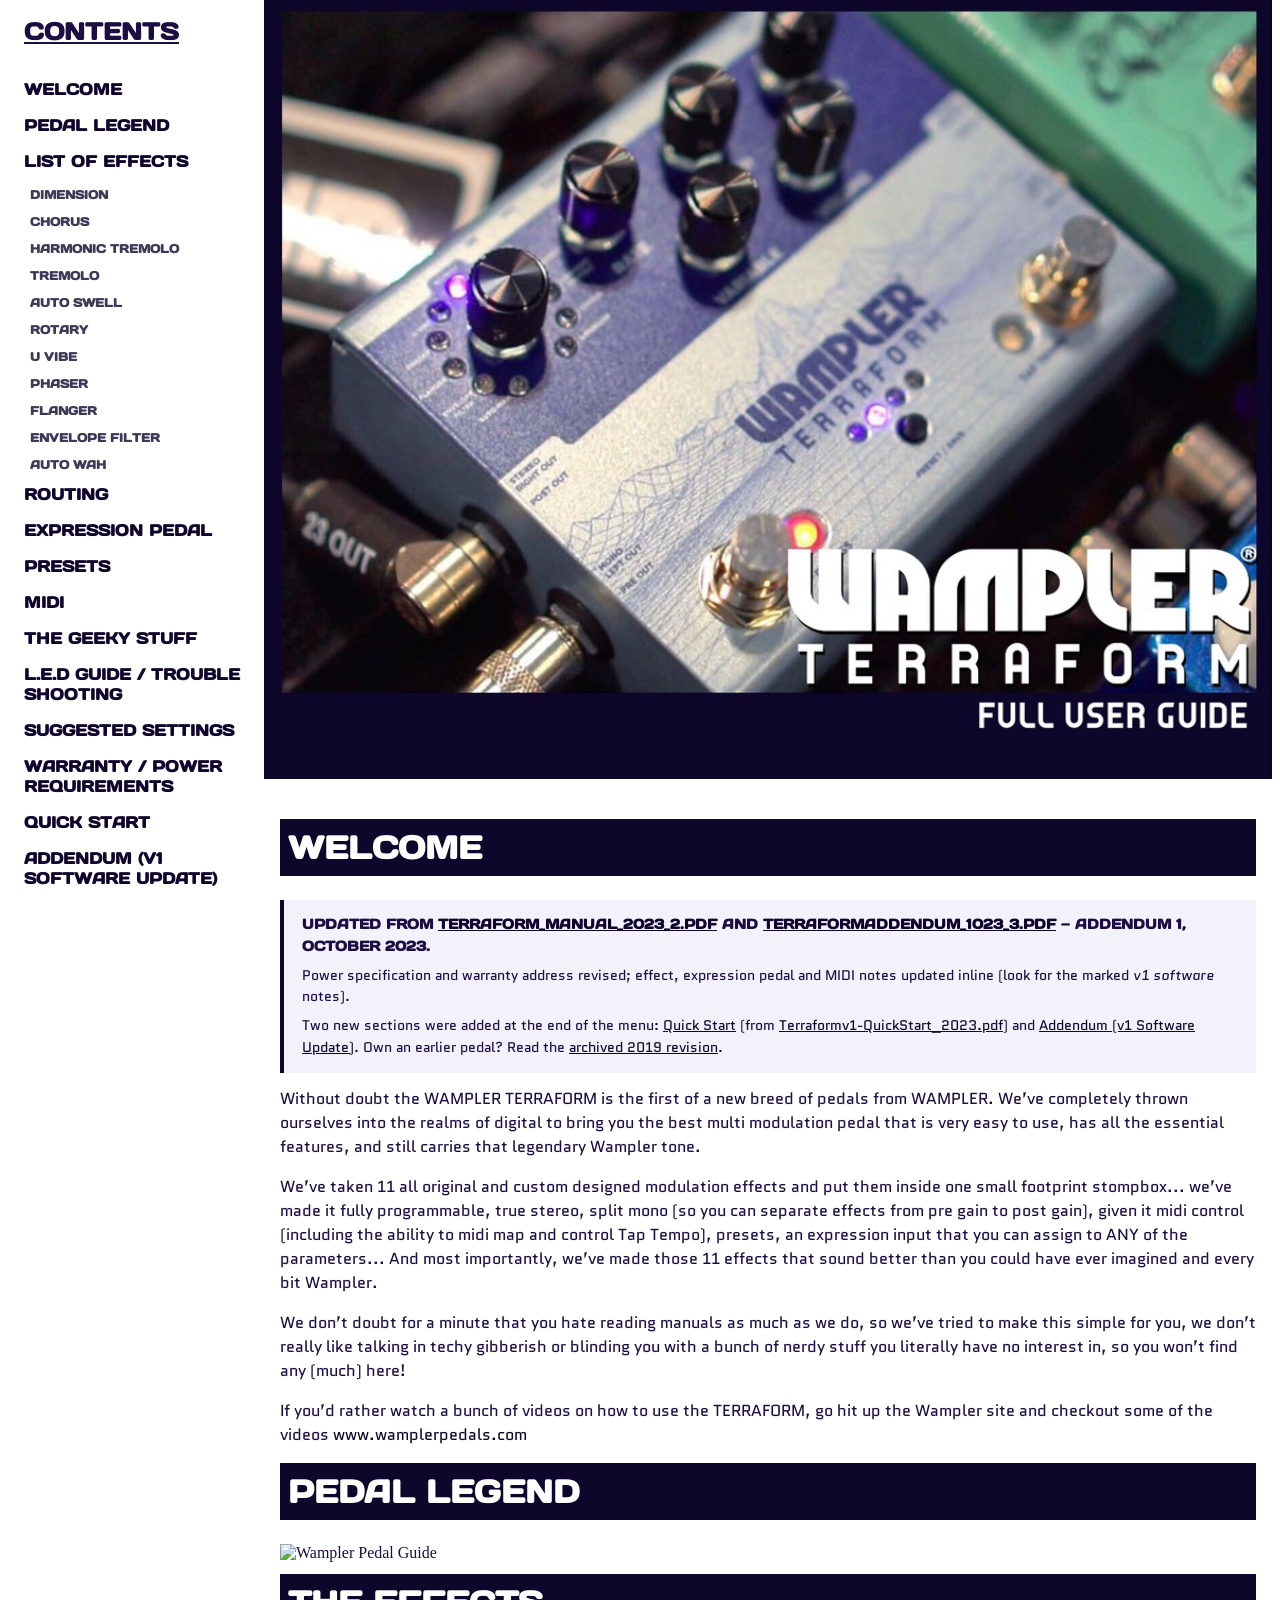
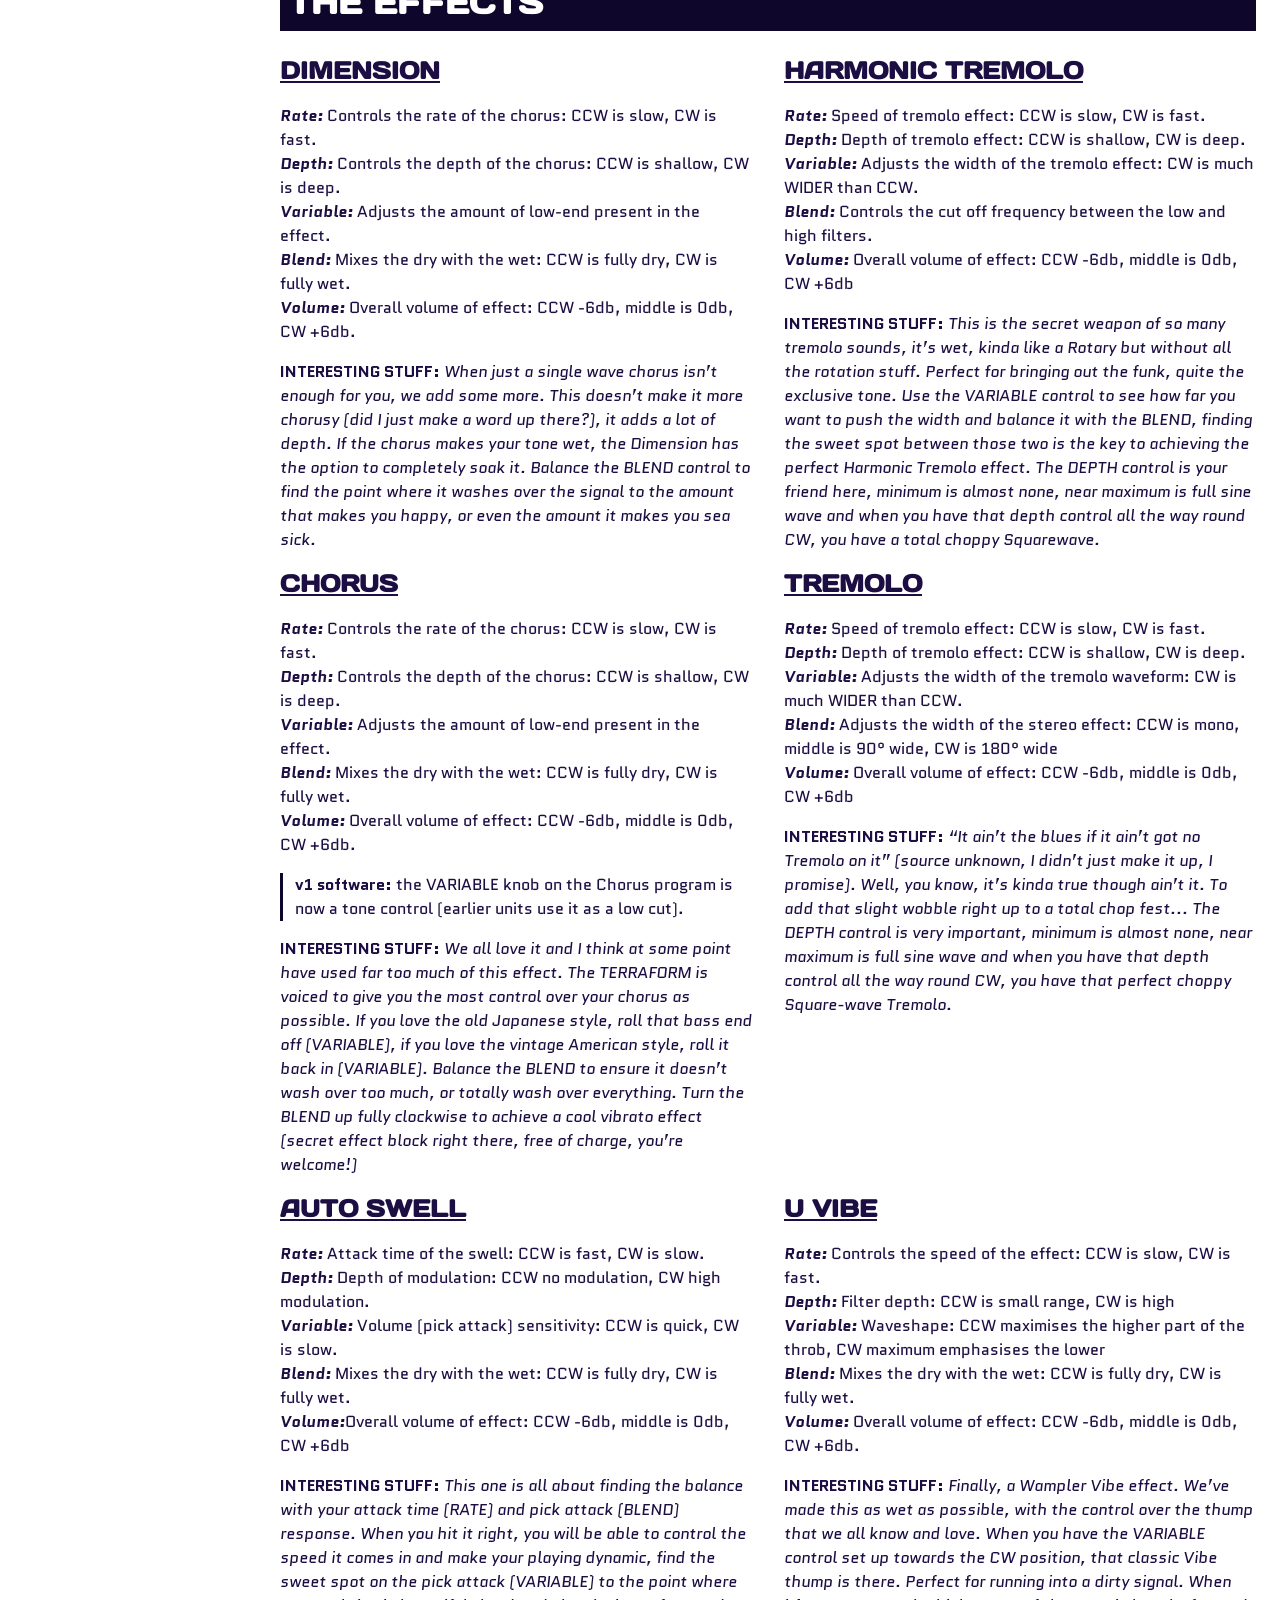
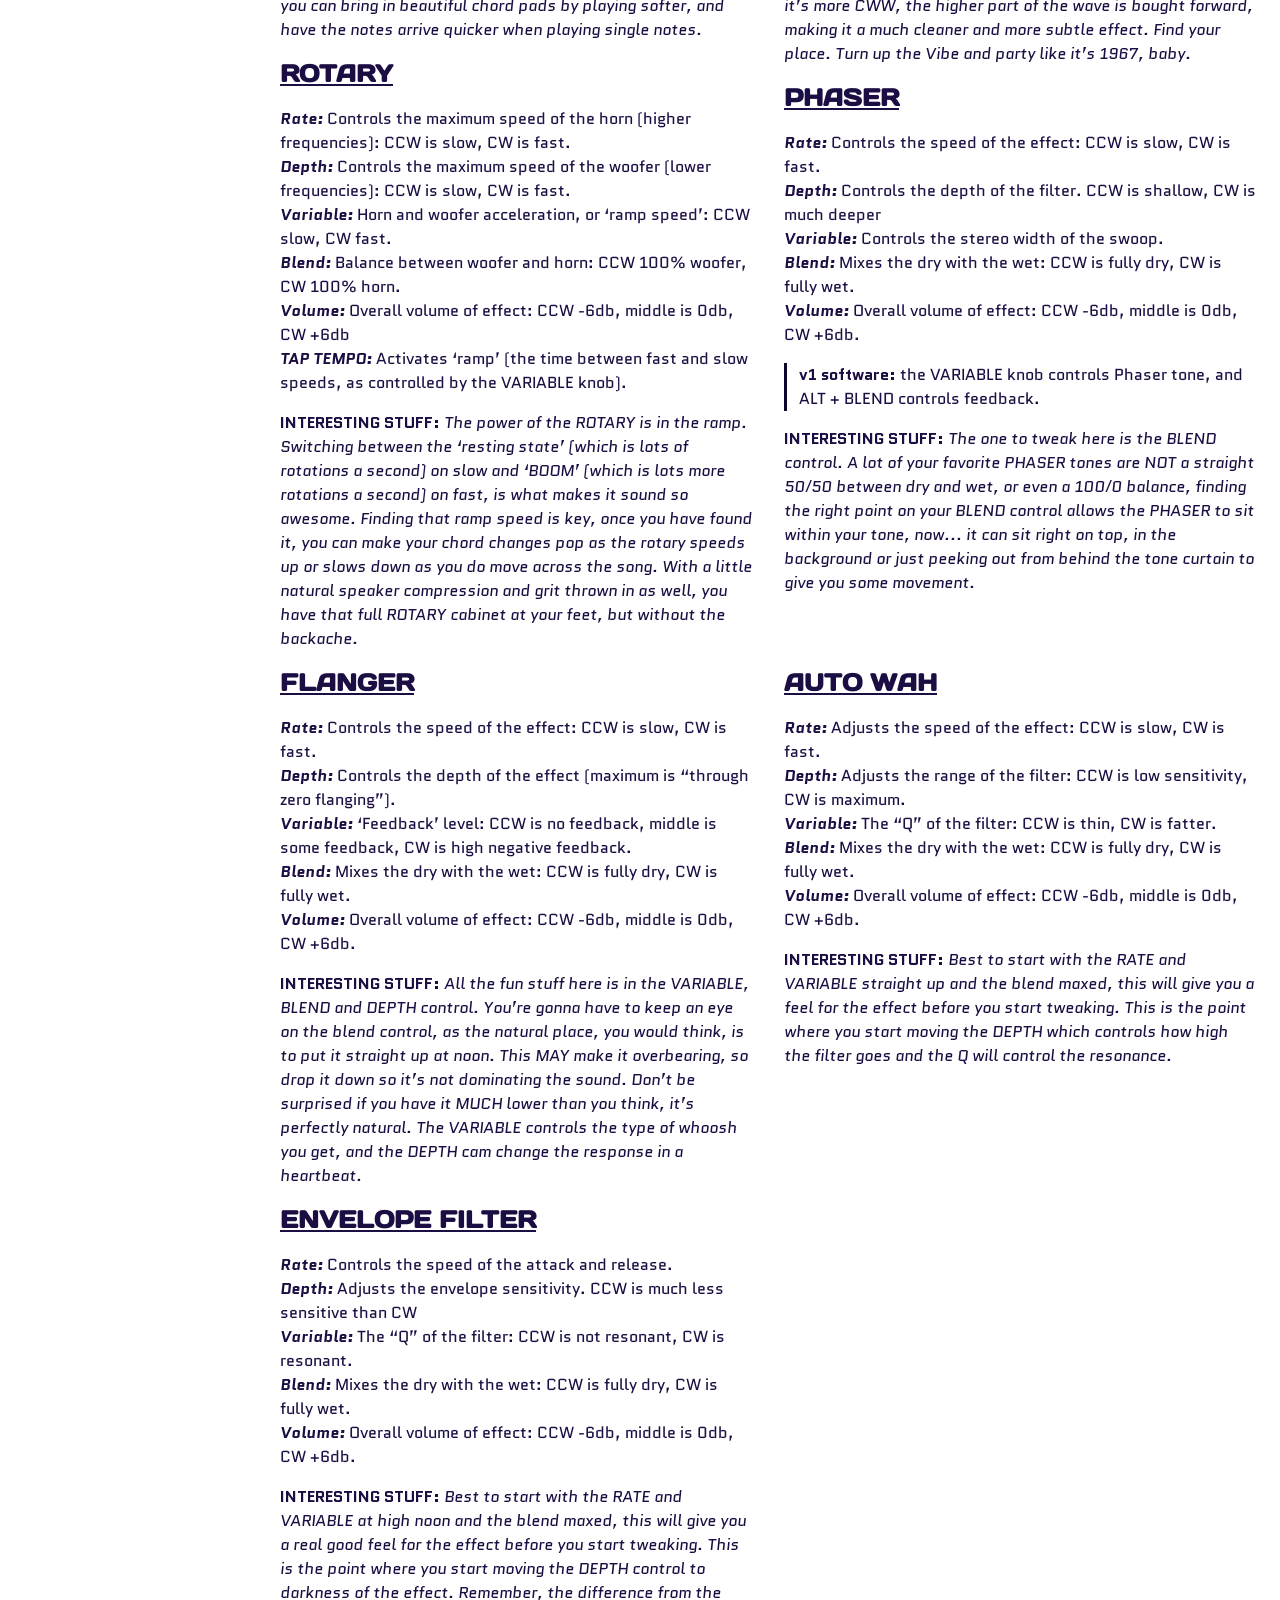
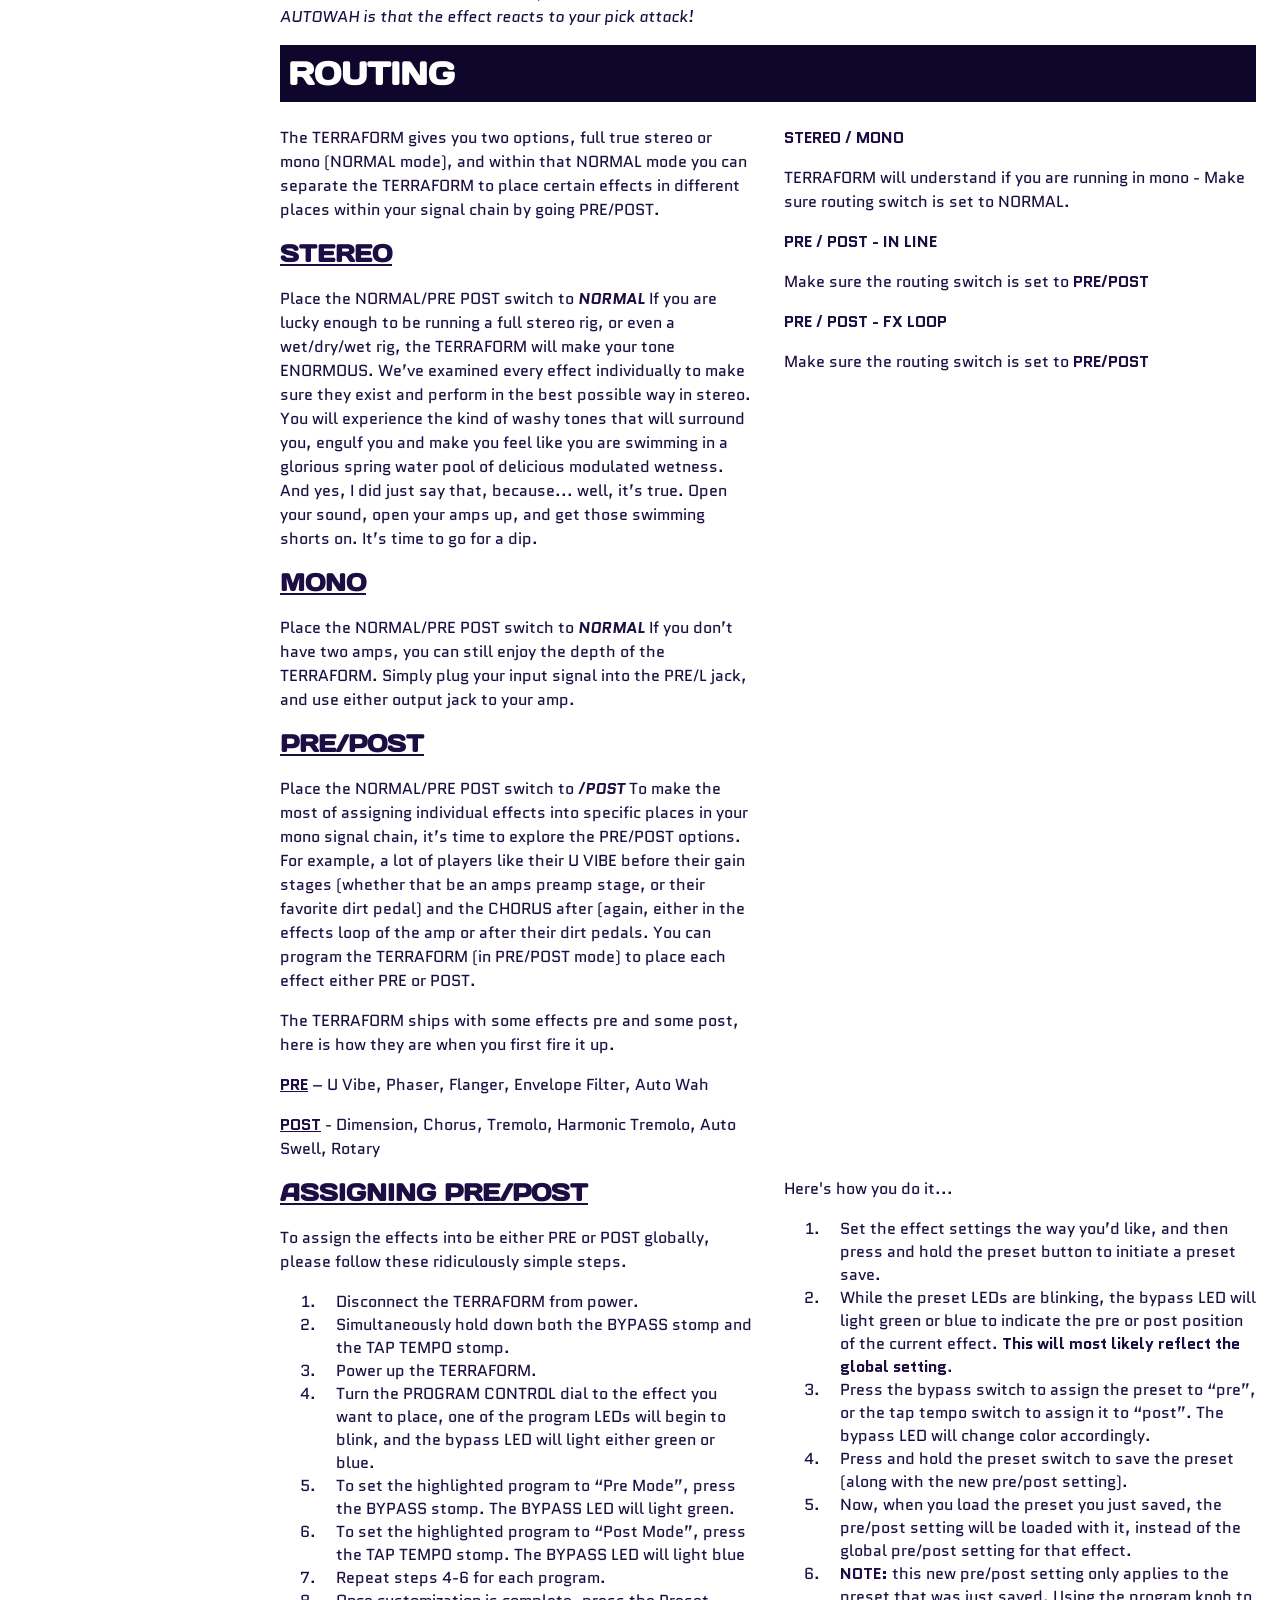
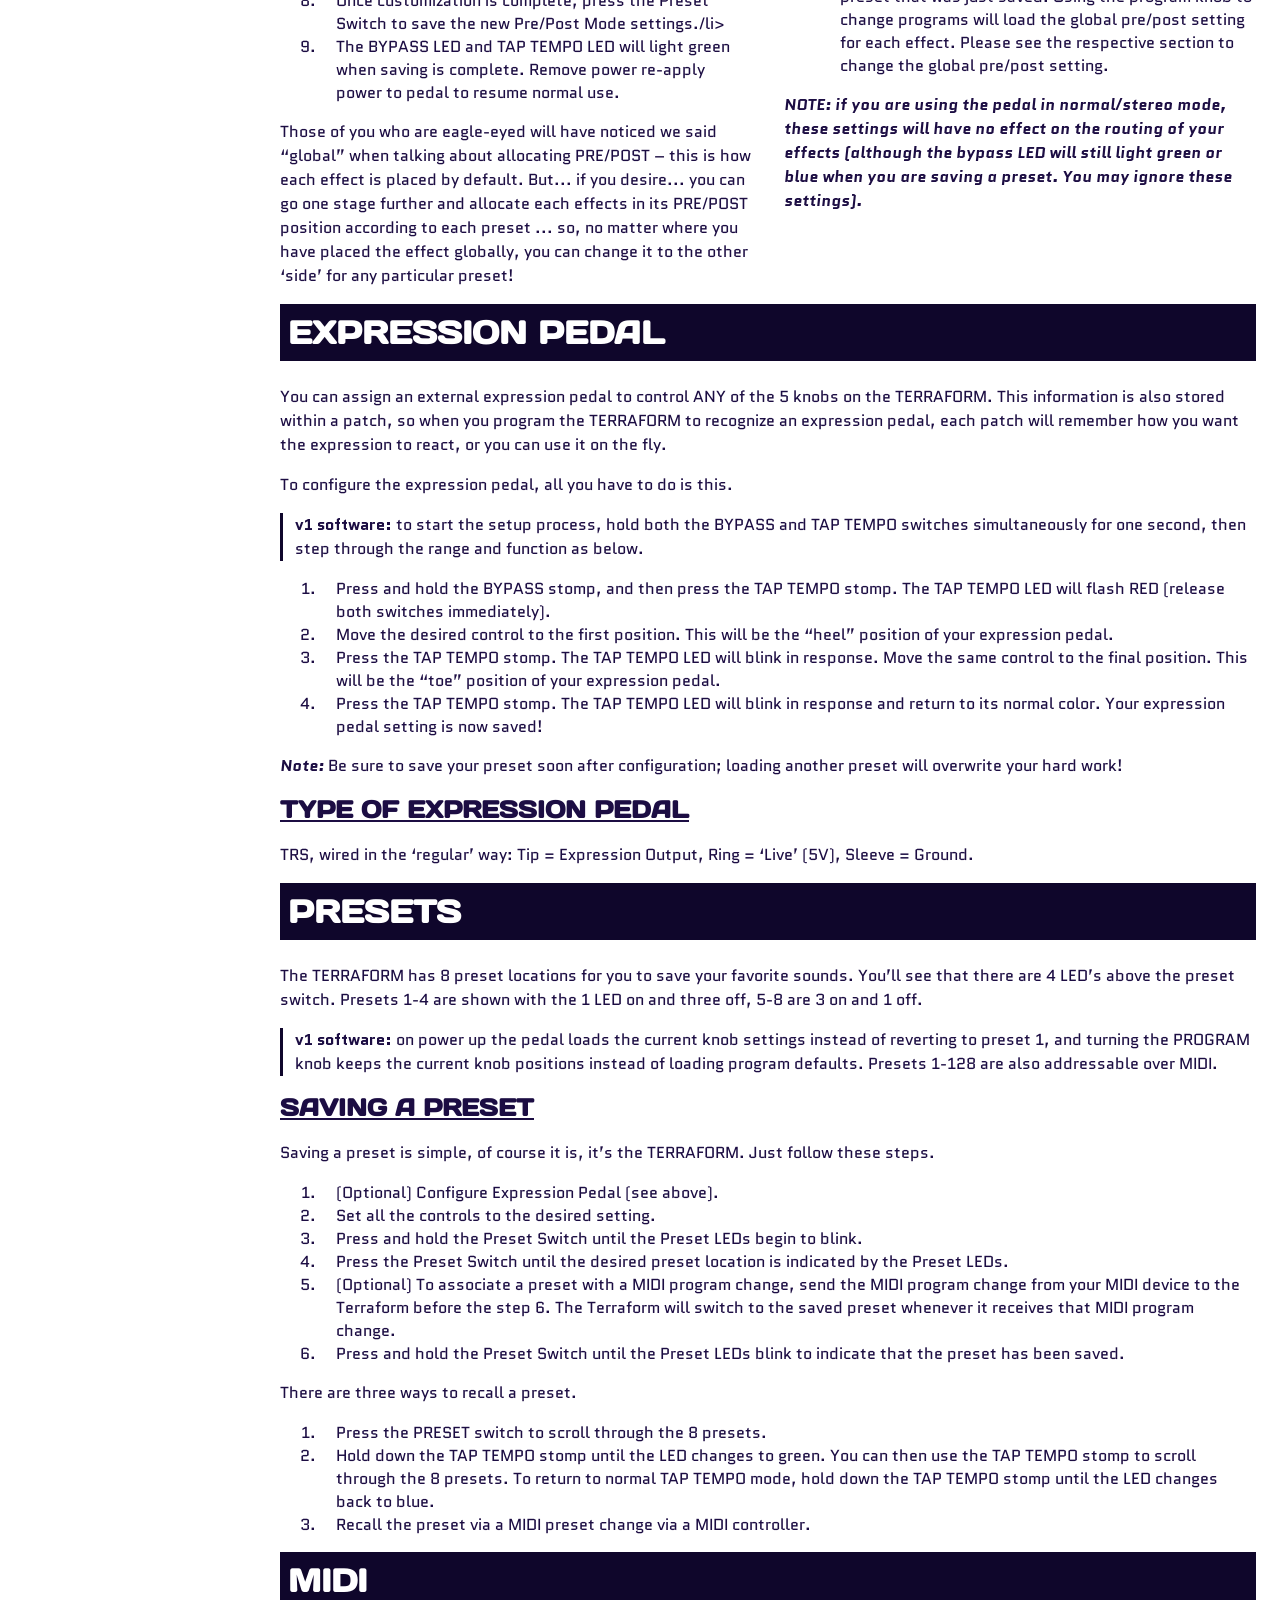
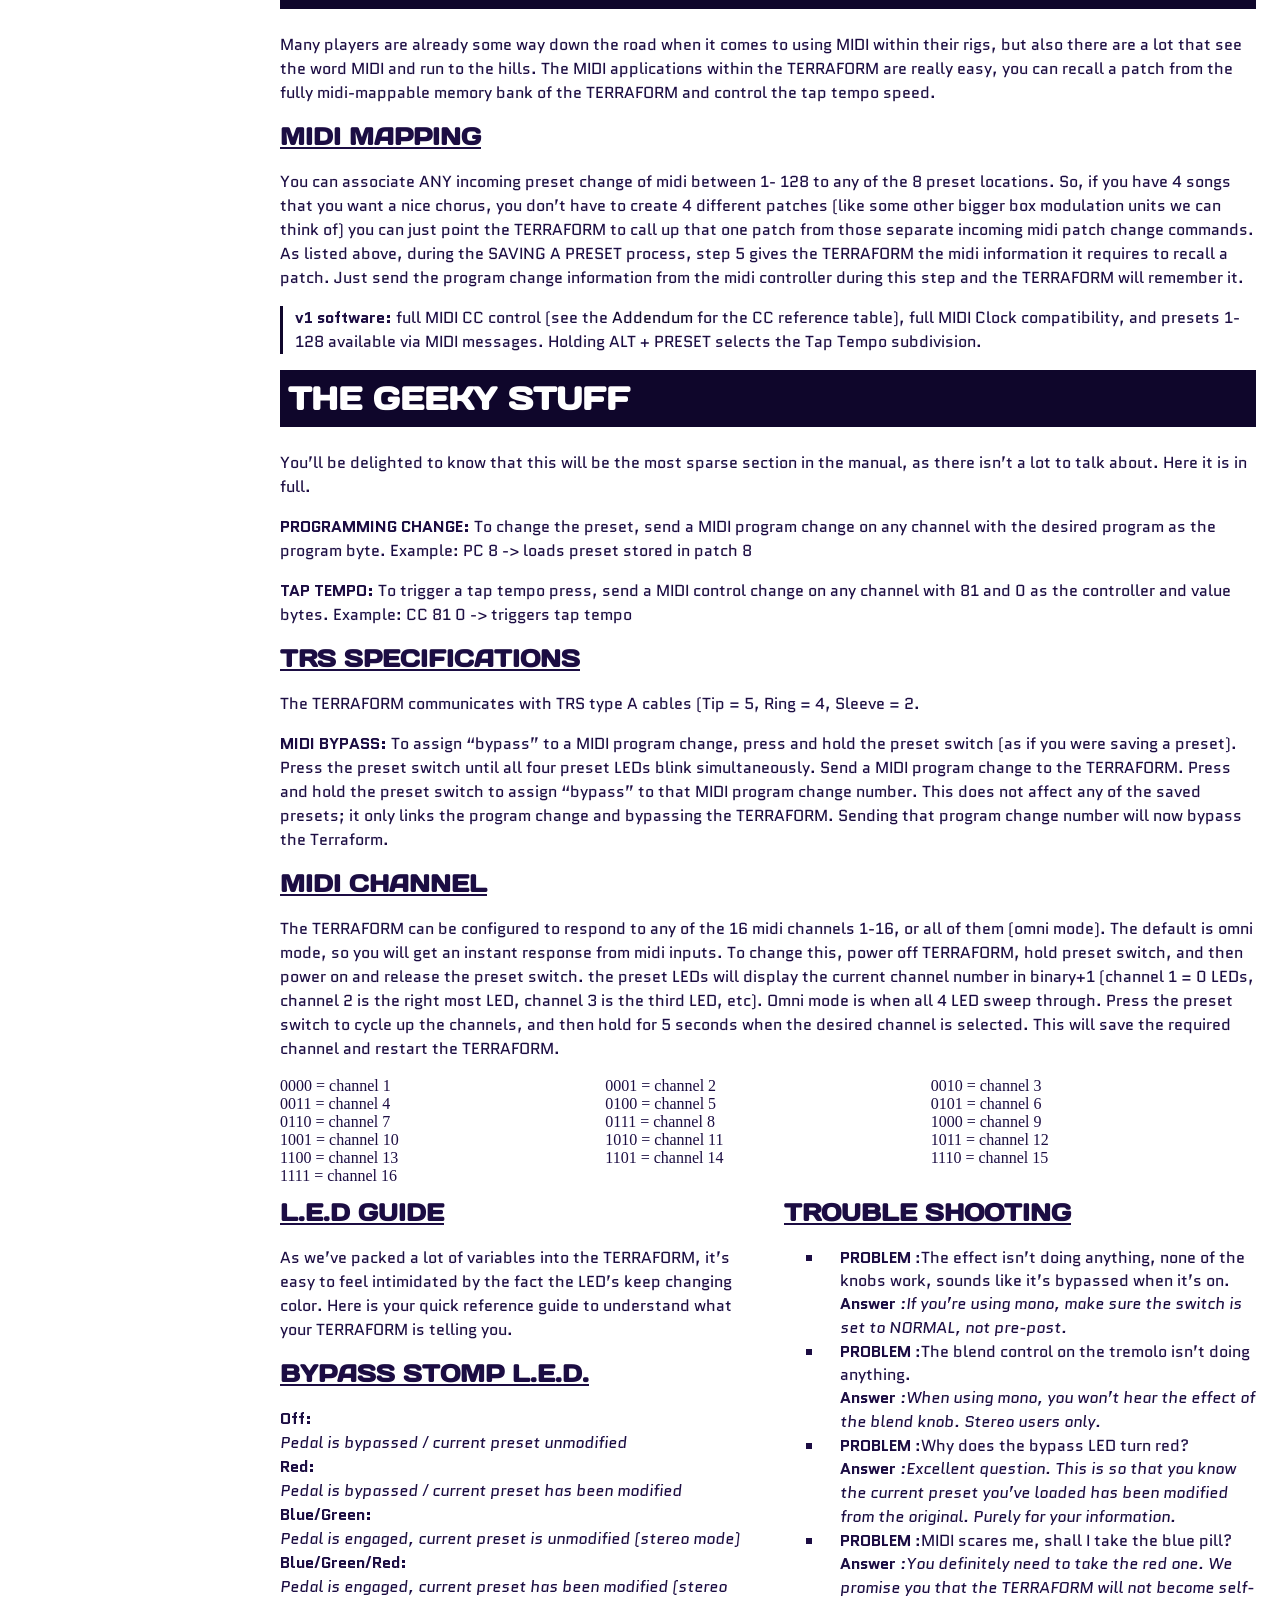
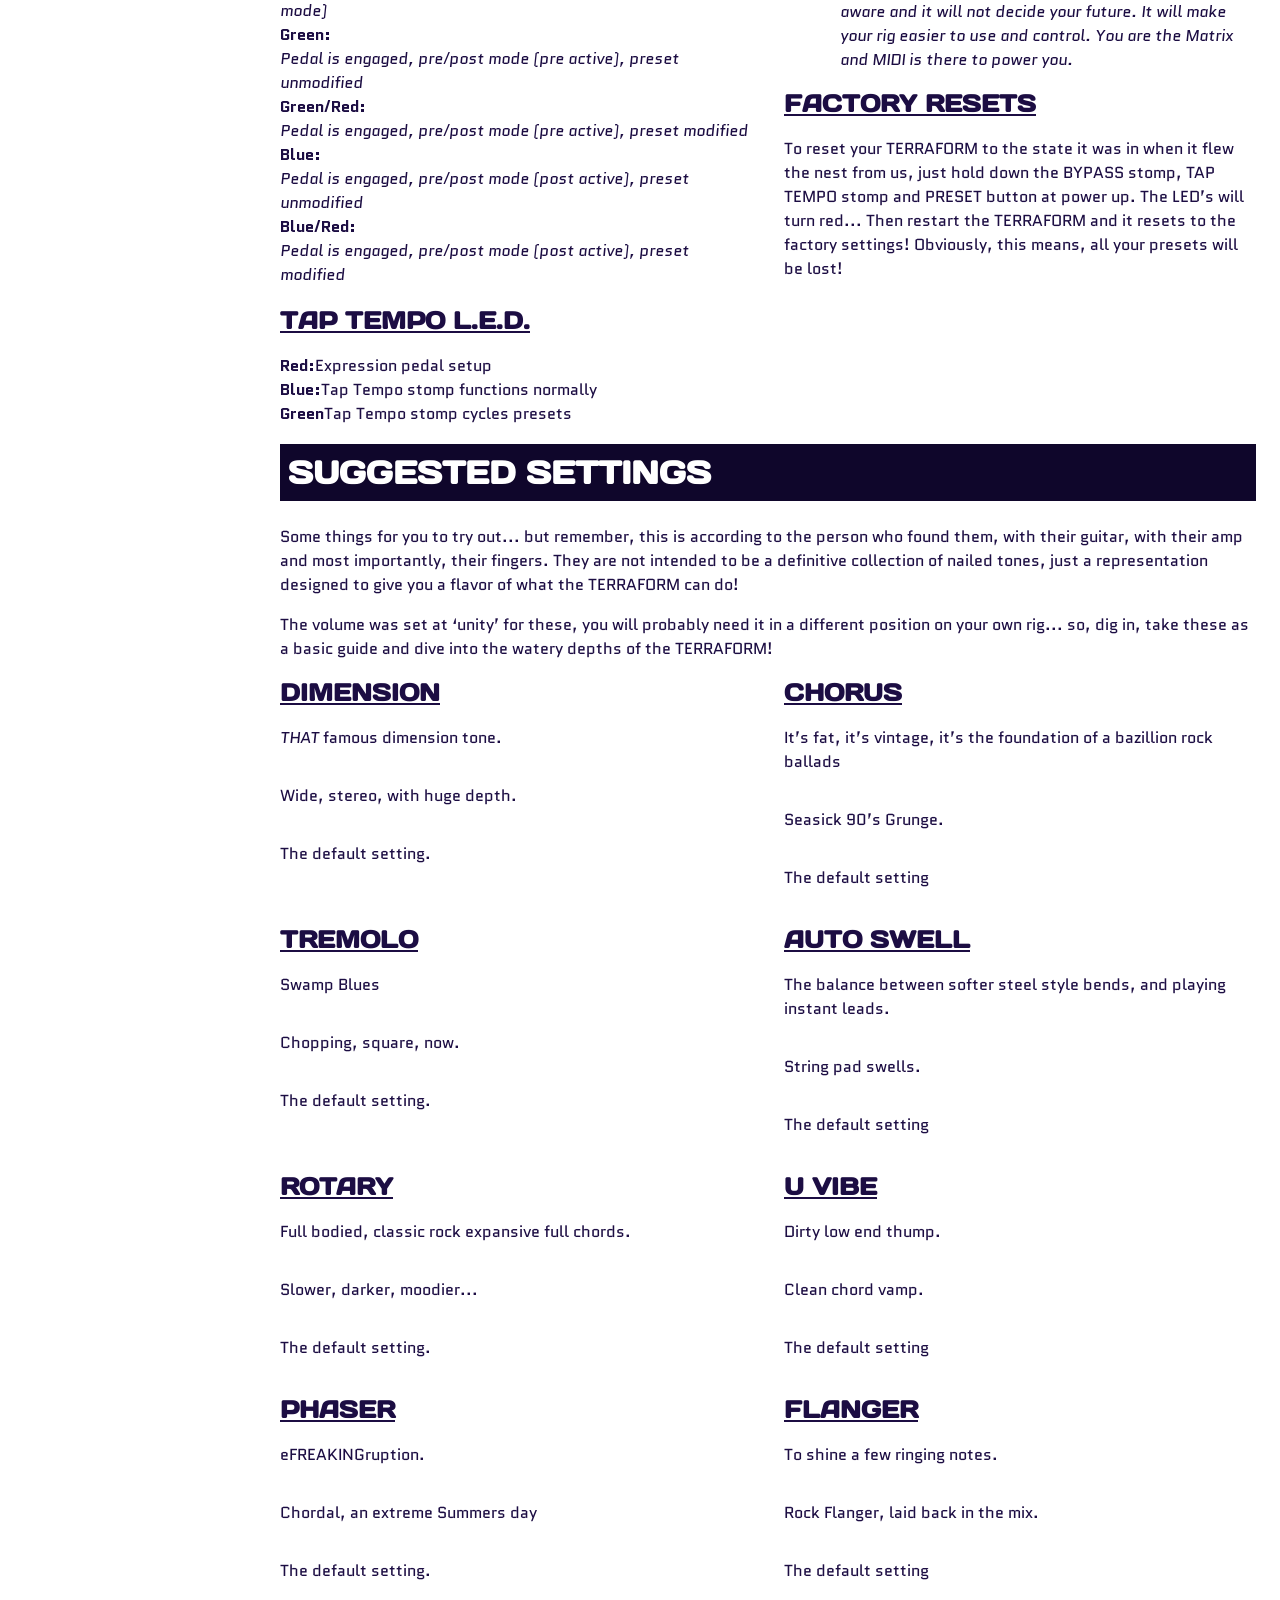
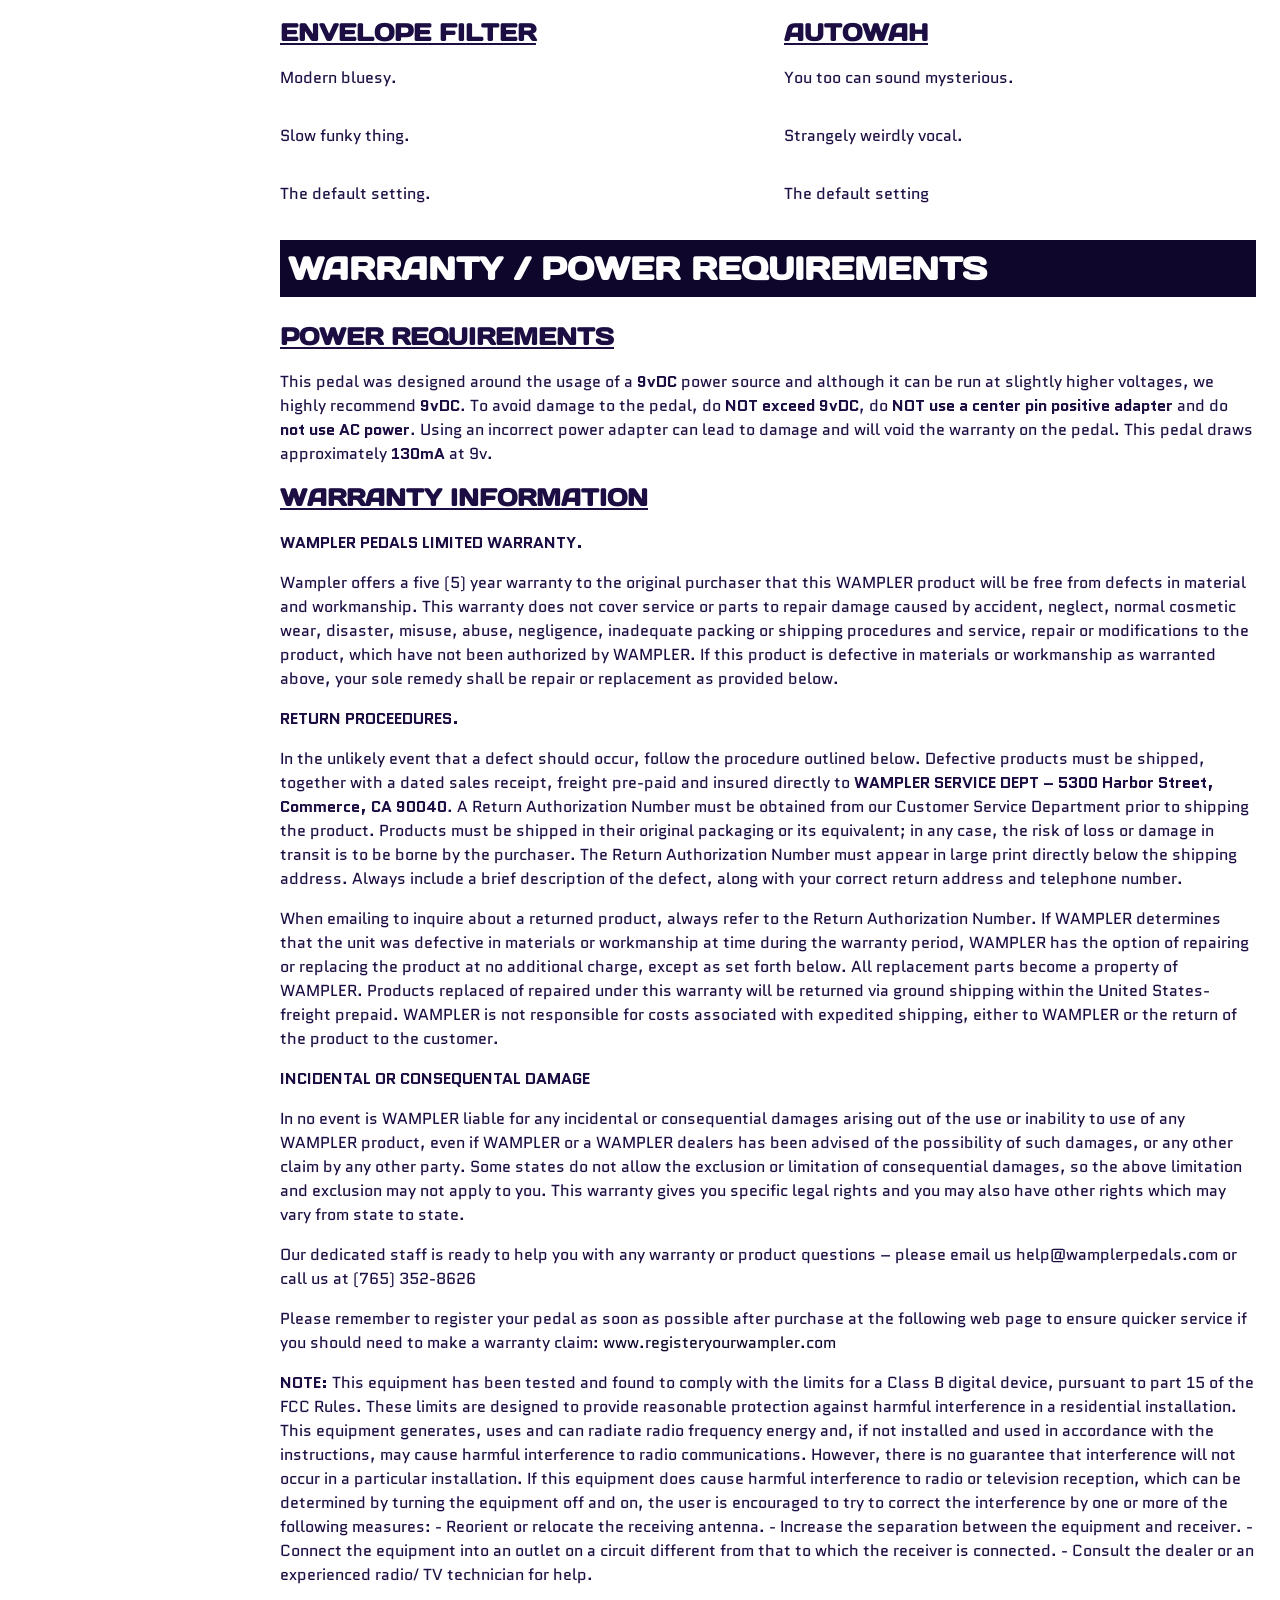
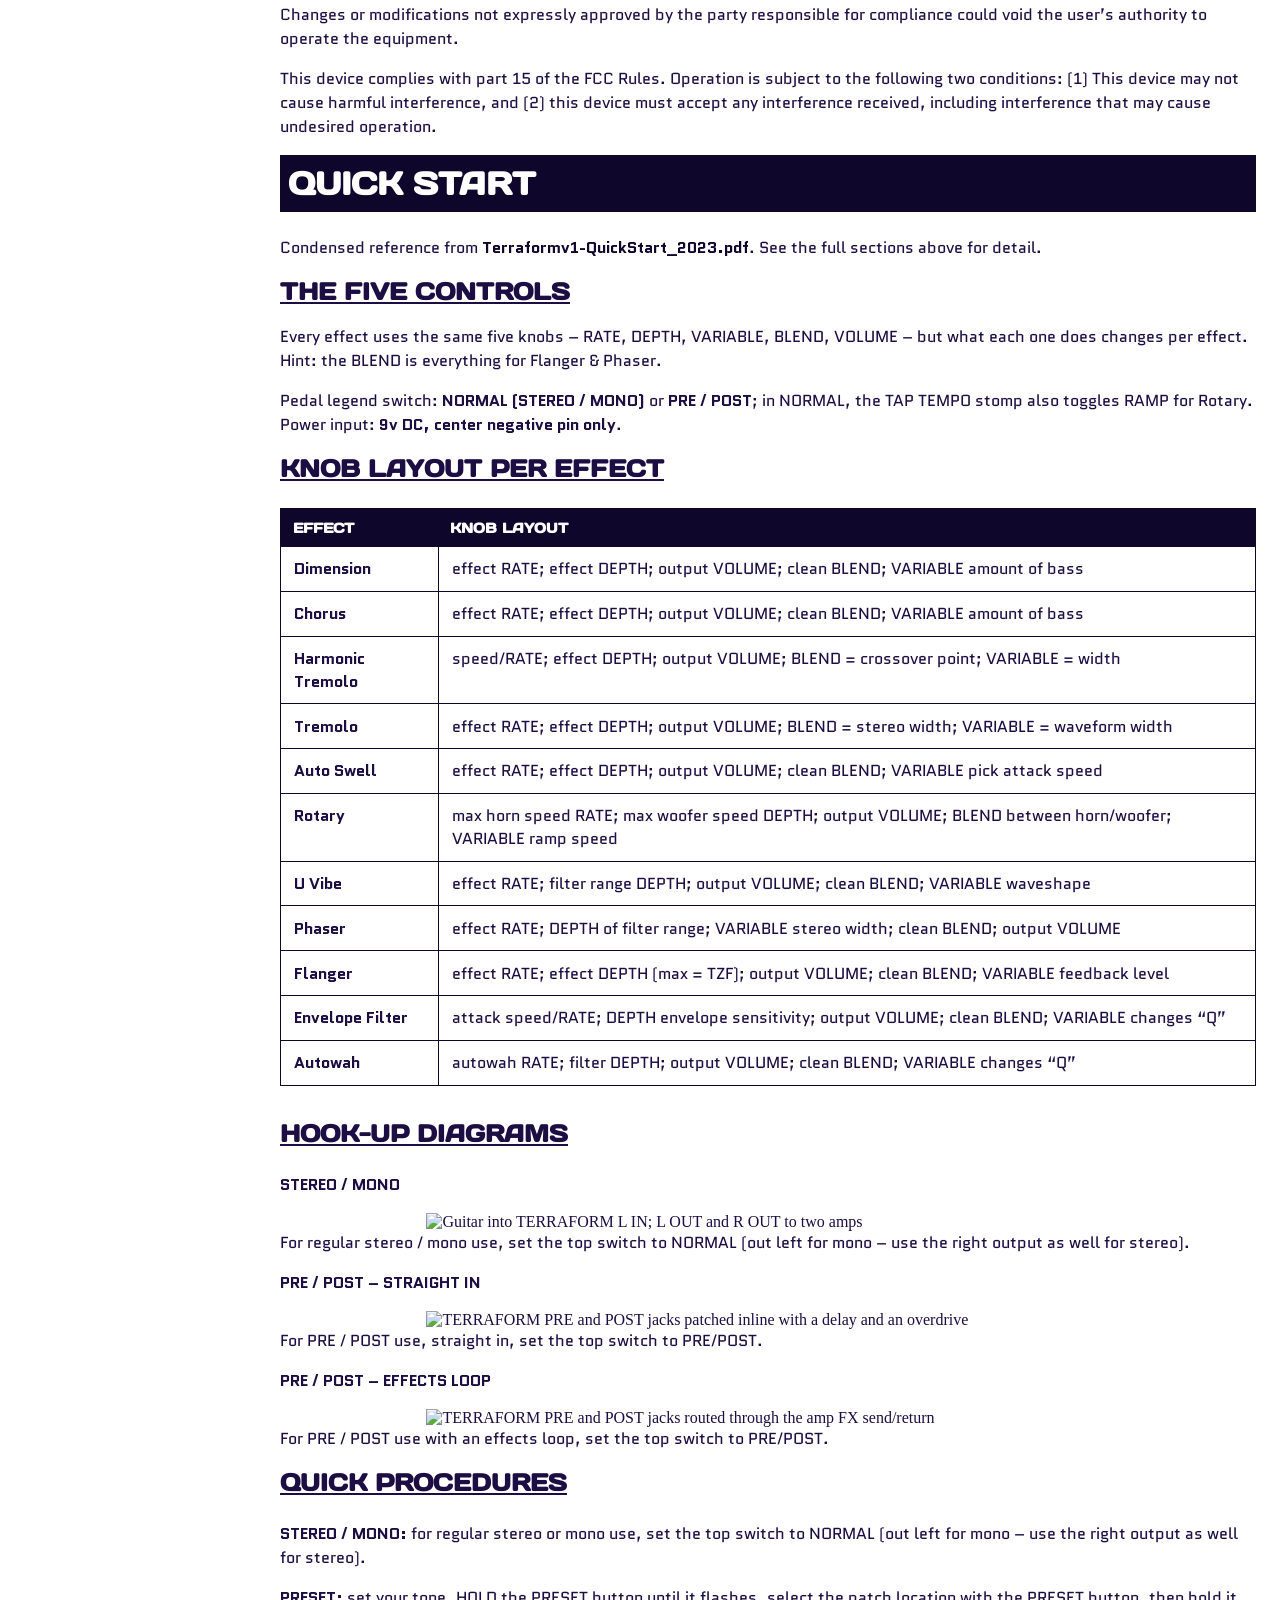
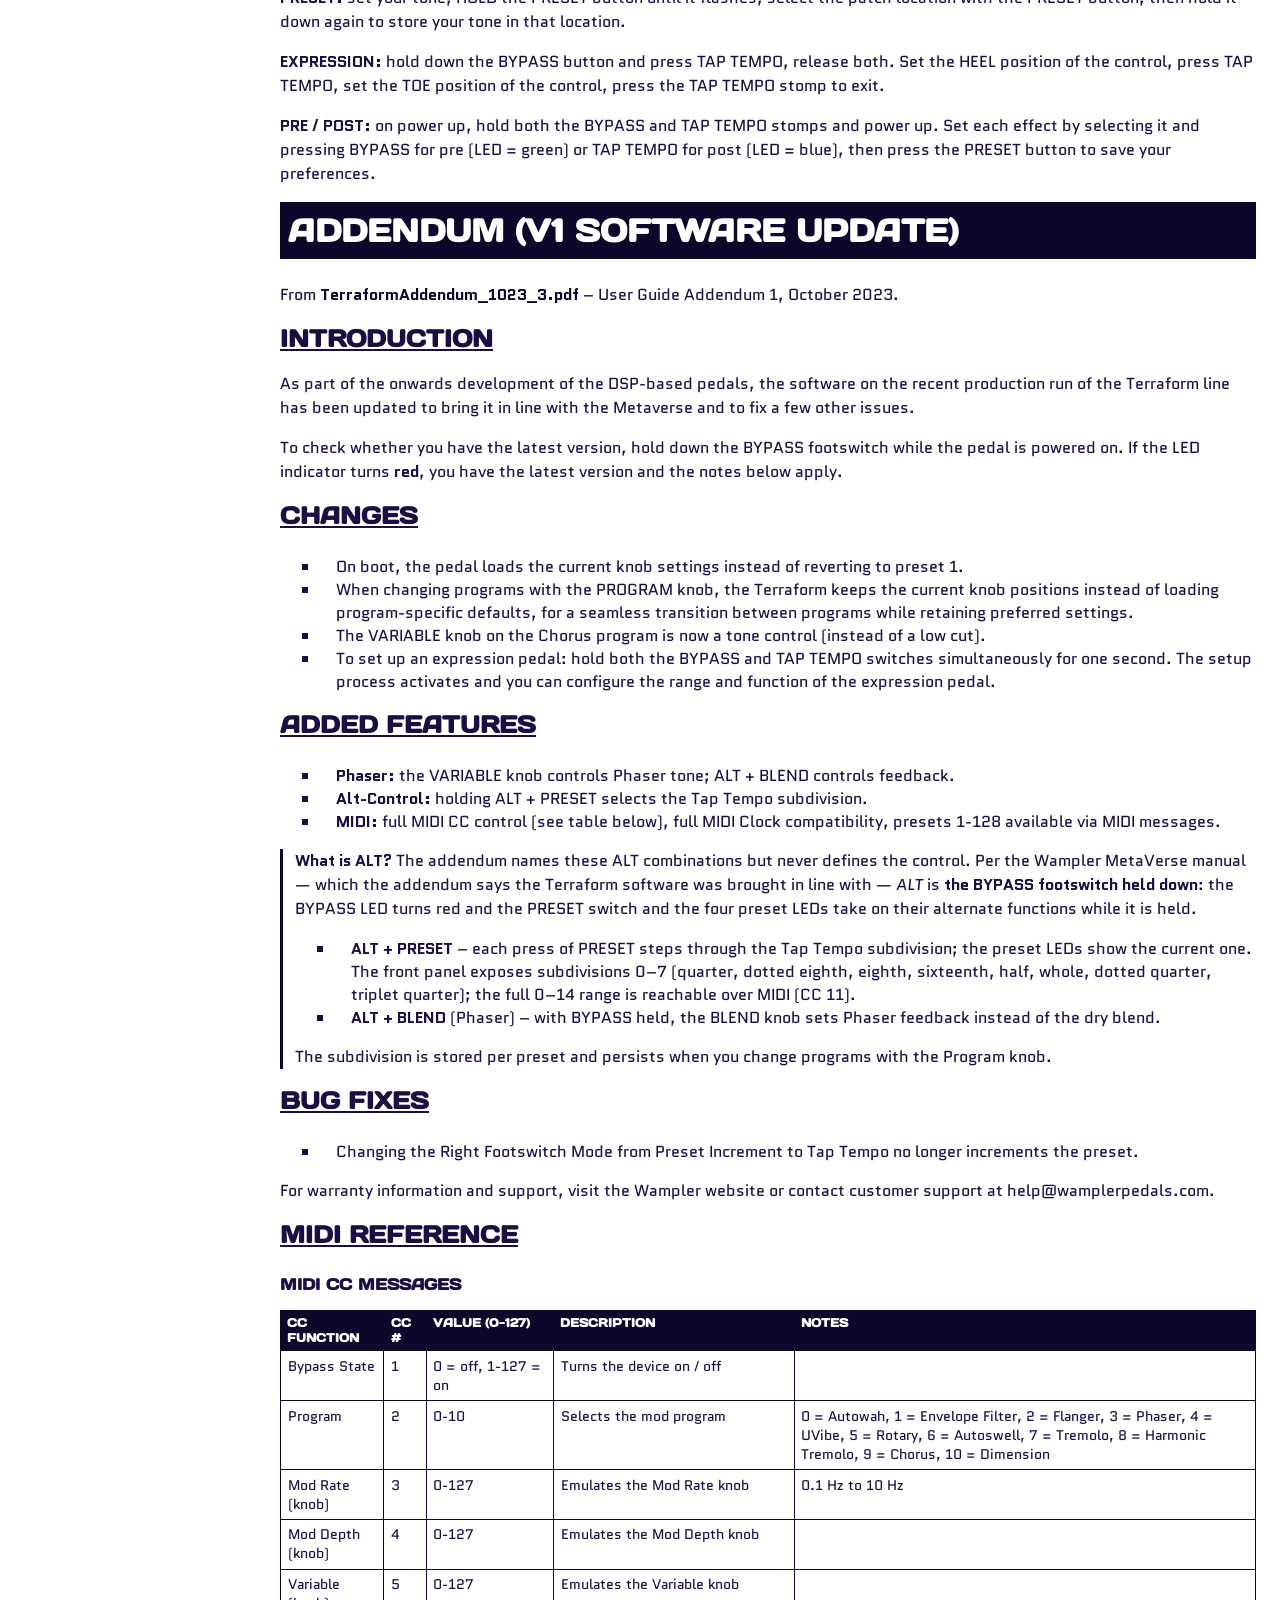
==== commit a8f632df: "Give the Quick Start knob table full-size text and roomier rows" ====
--- a/index.html
+++ b/index.html
@@ -1599,7 +1599,7 @@
           </p>
           <h3>Knob layout per effect</h3>
           <div class="table-scroll">
-            <table class="doc-table">
+            <table class="doc-table spacious">
               <thead>
                 <tr>
                   <th>Effect</th>
--- a/style.css
+++ b/style.css
@@ -199,6 +199,15 @@
   overflow-x: auto;
   margin-bottom: 1em;
 }
+/* Quick Start knob-layout table: full-size text, roomier than the dense
+   MIDI reference tables that share .doc-table */
+.doc-table.spacious {
+  font-size: 1em;
+}
+.doc-table.spacious th,
+.doc-table.spacious td {
+  padding: 0.65em 0.8em;
+}
 
 /* MEDIA QUERIES */
 @media (max-width: 900px) {
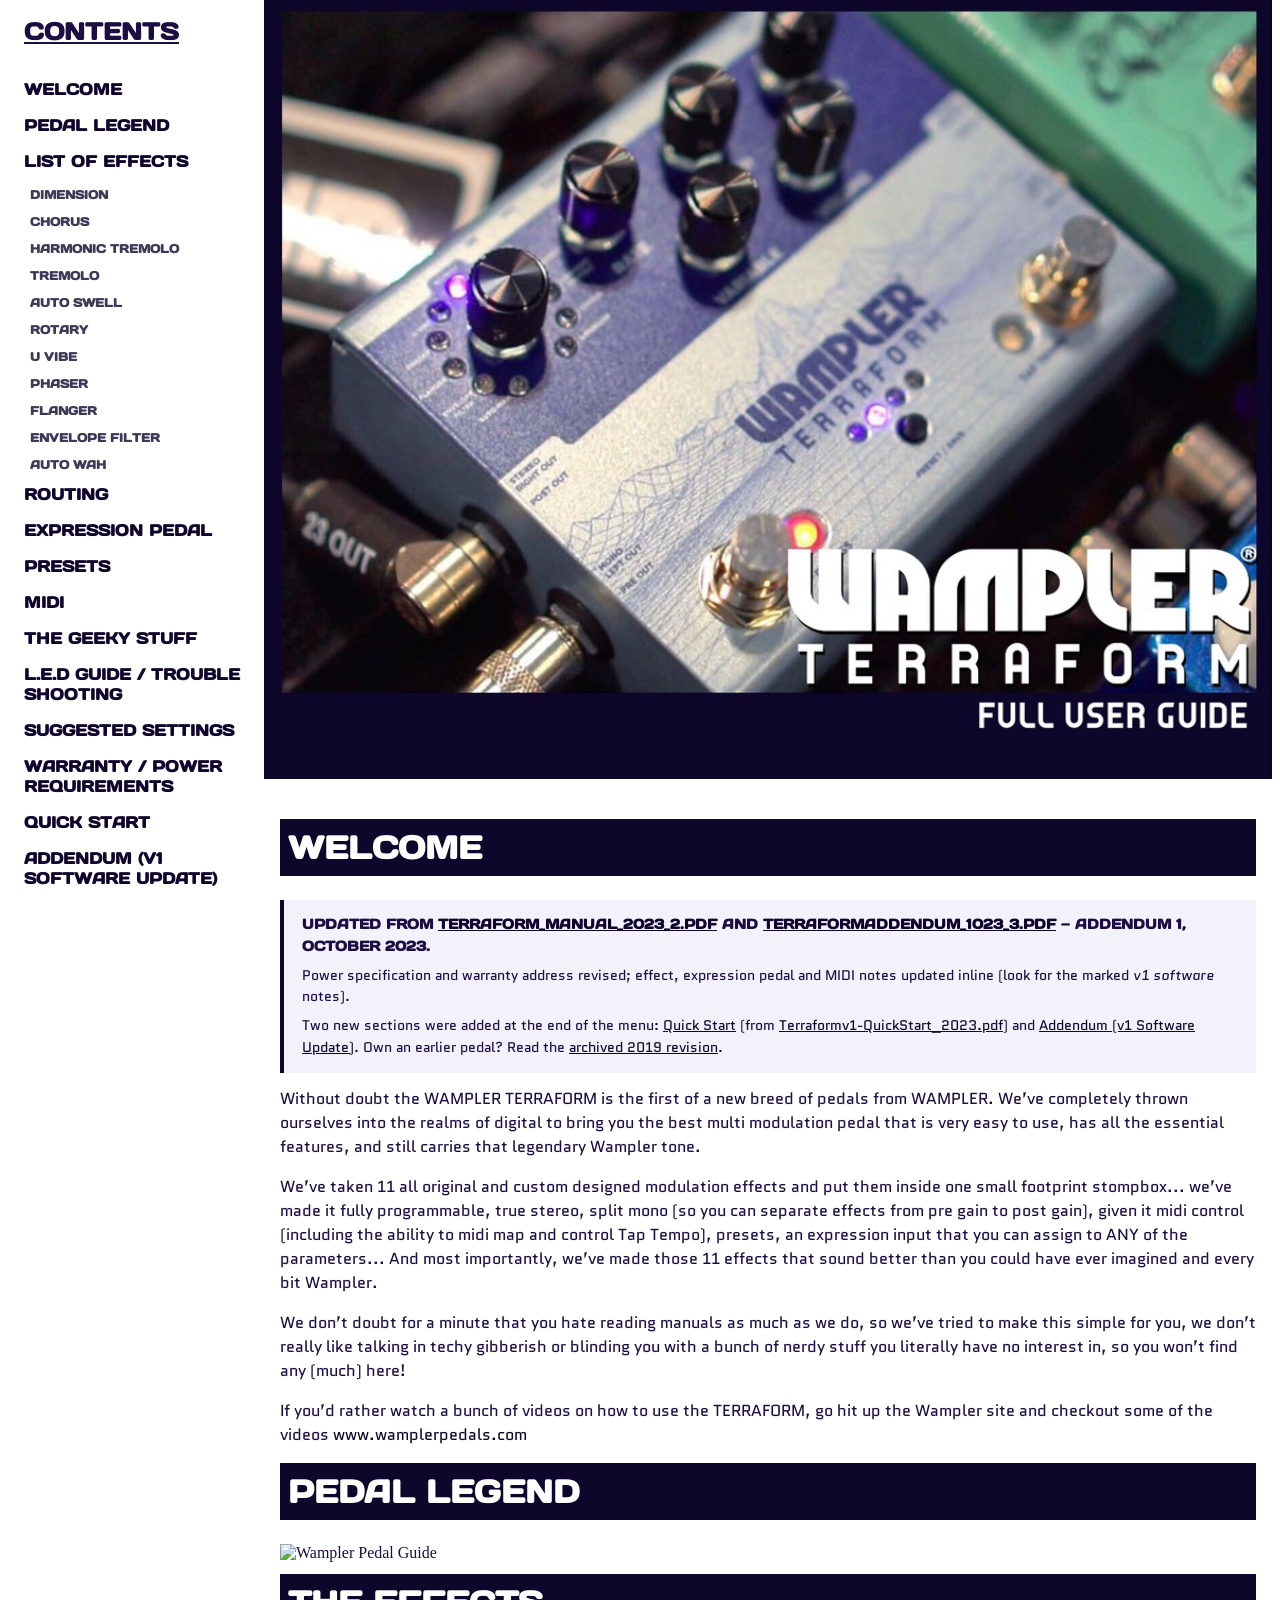
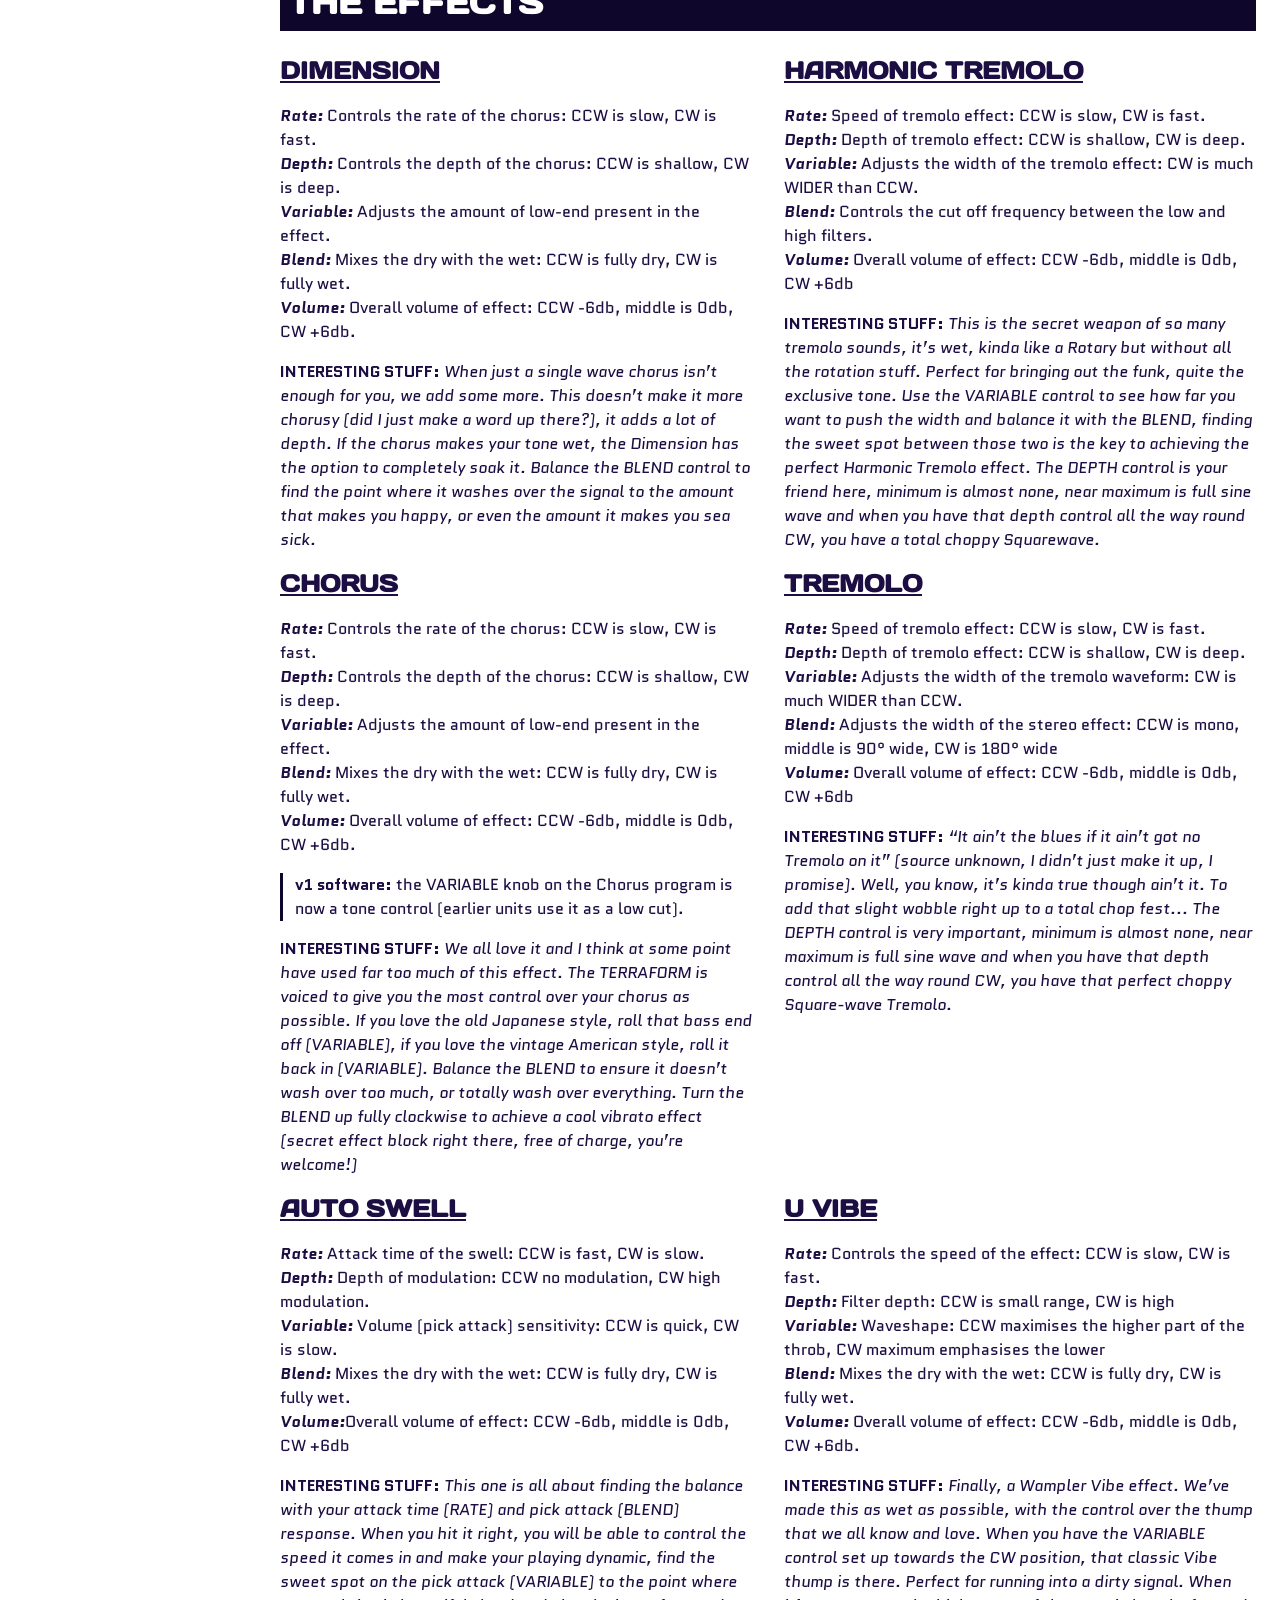
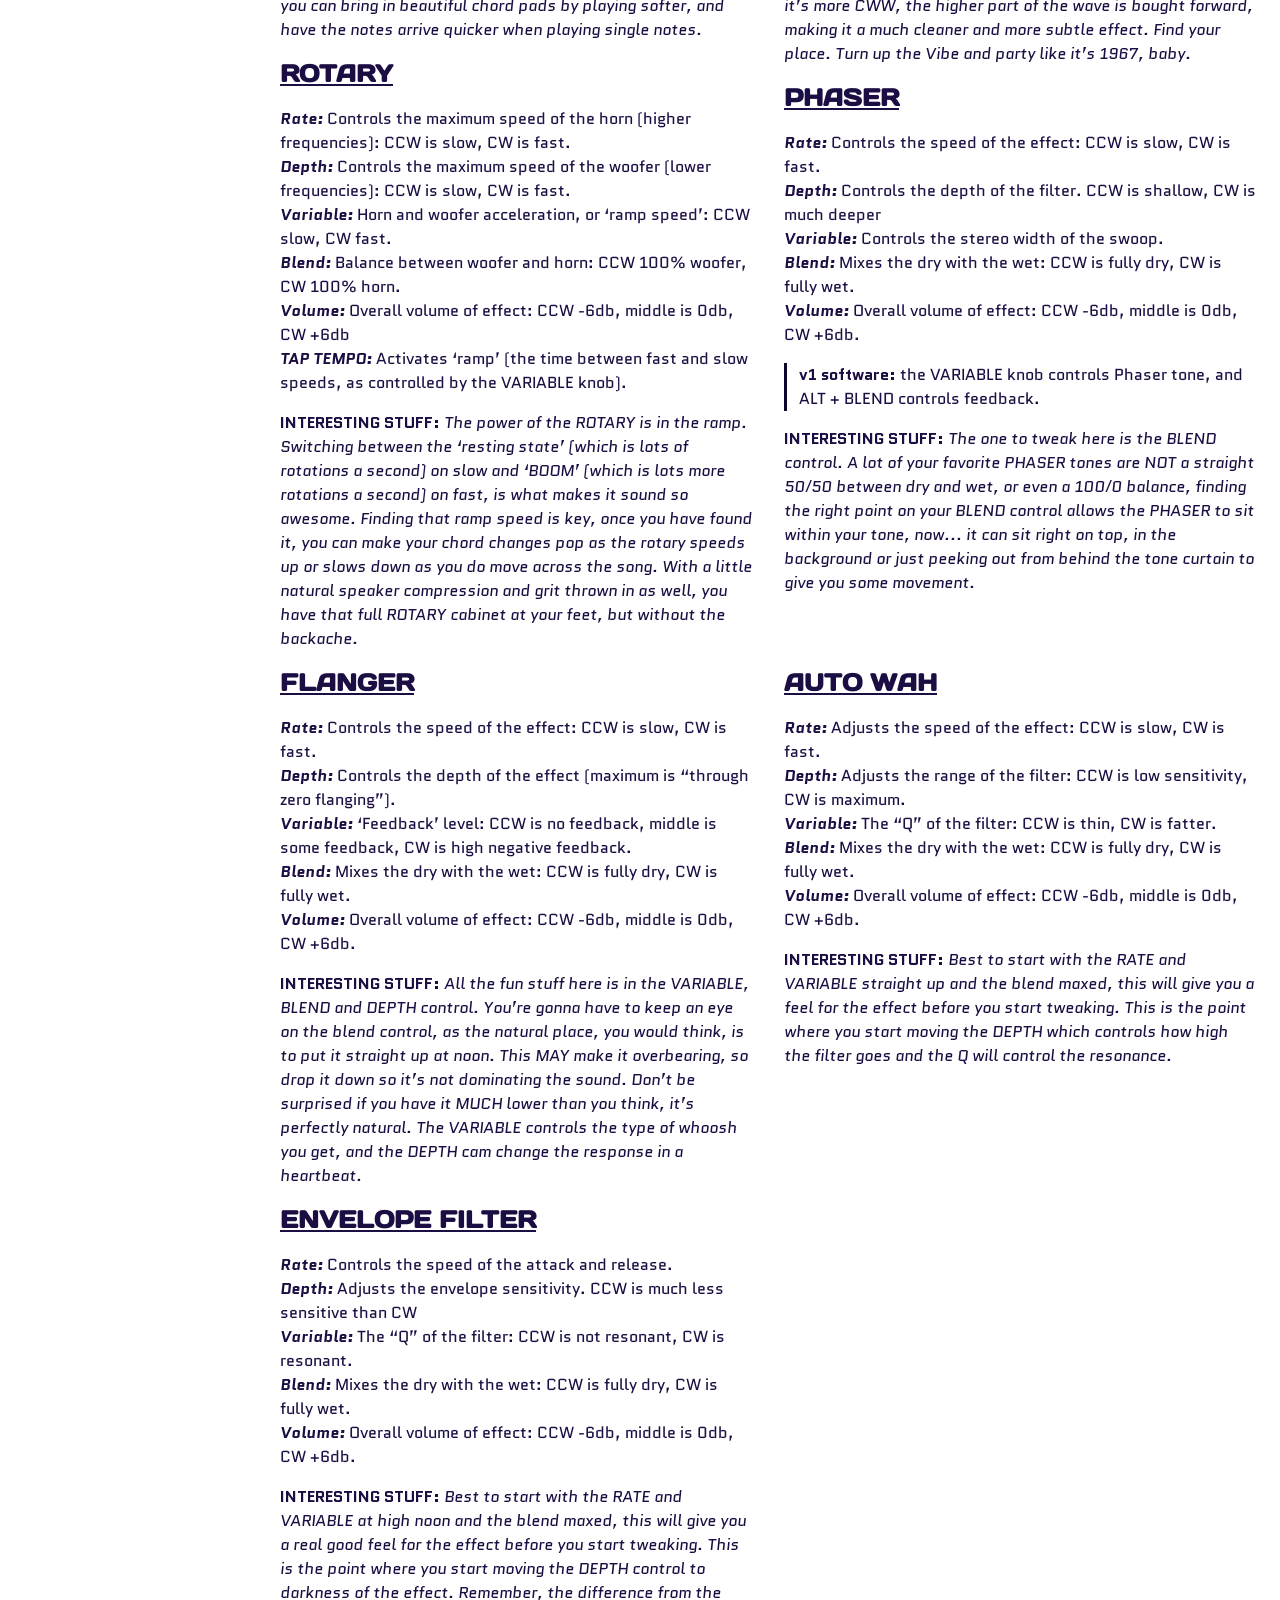
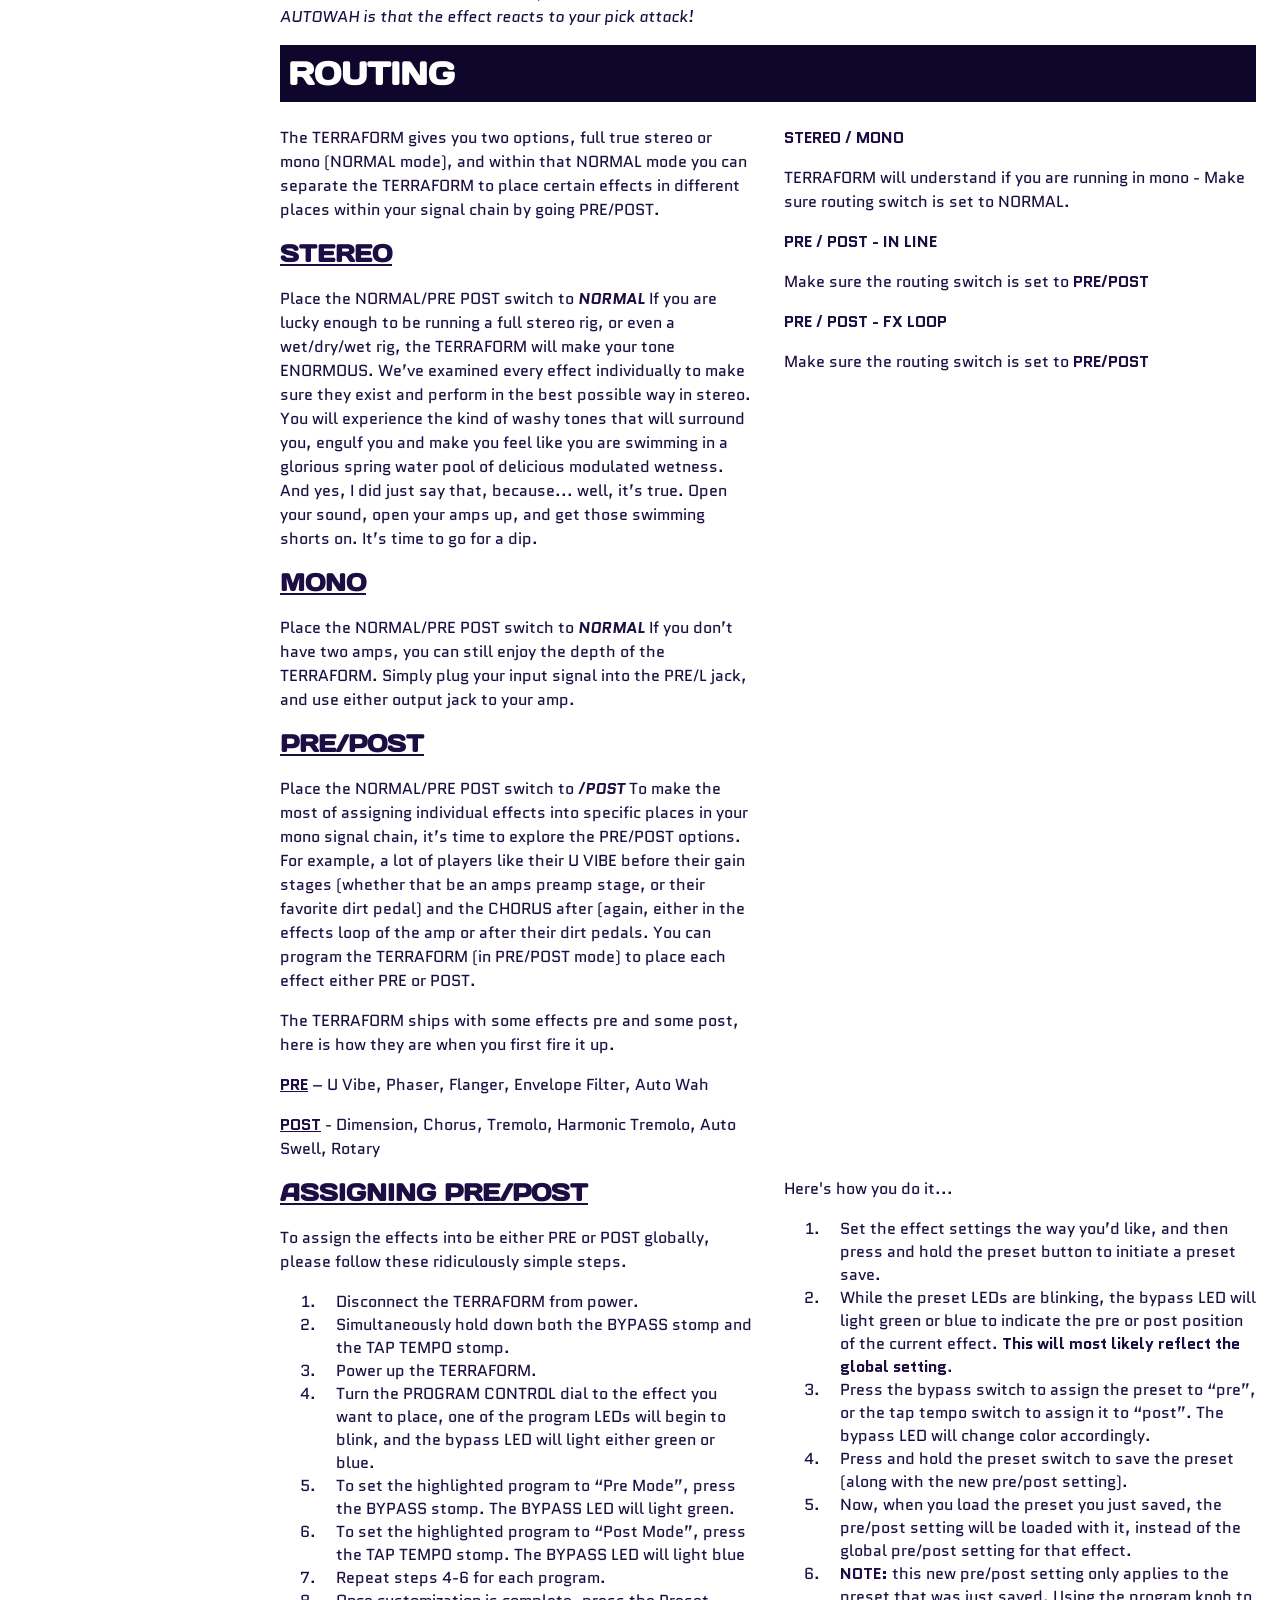
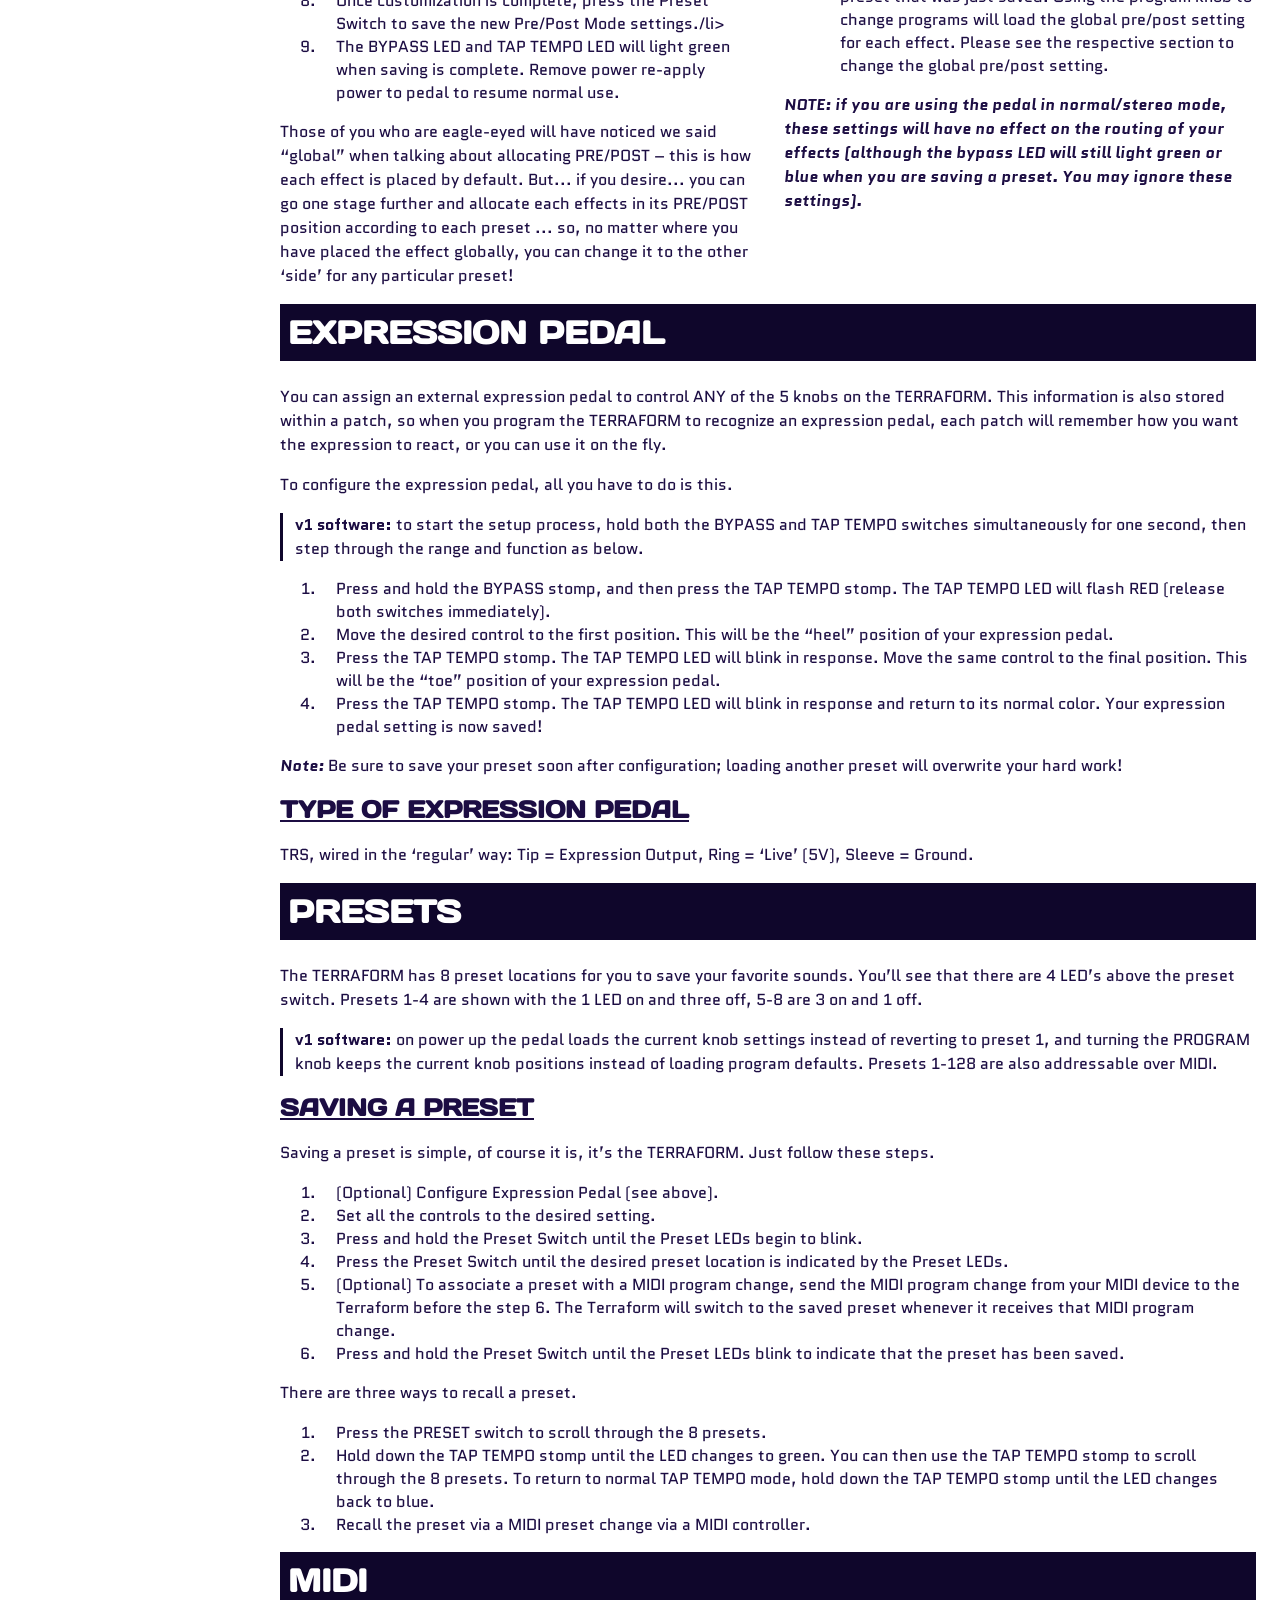
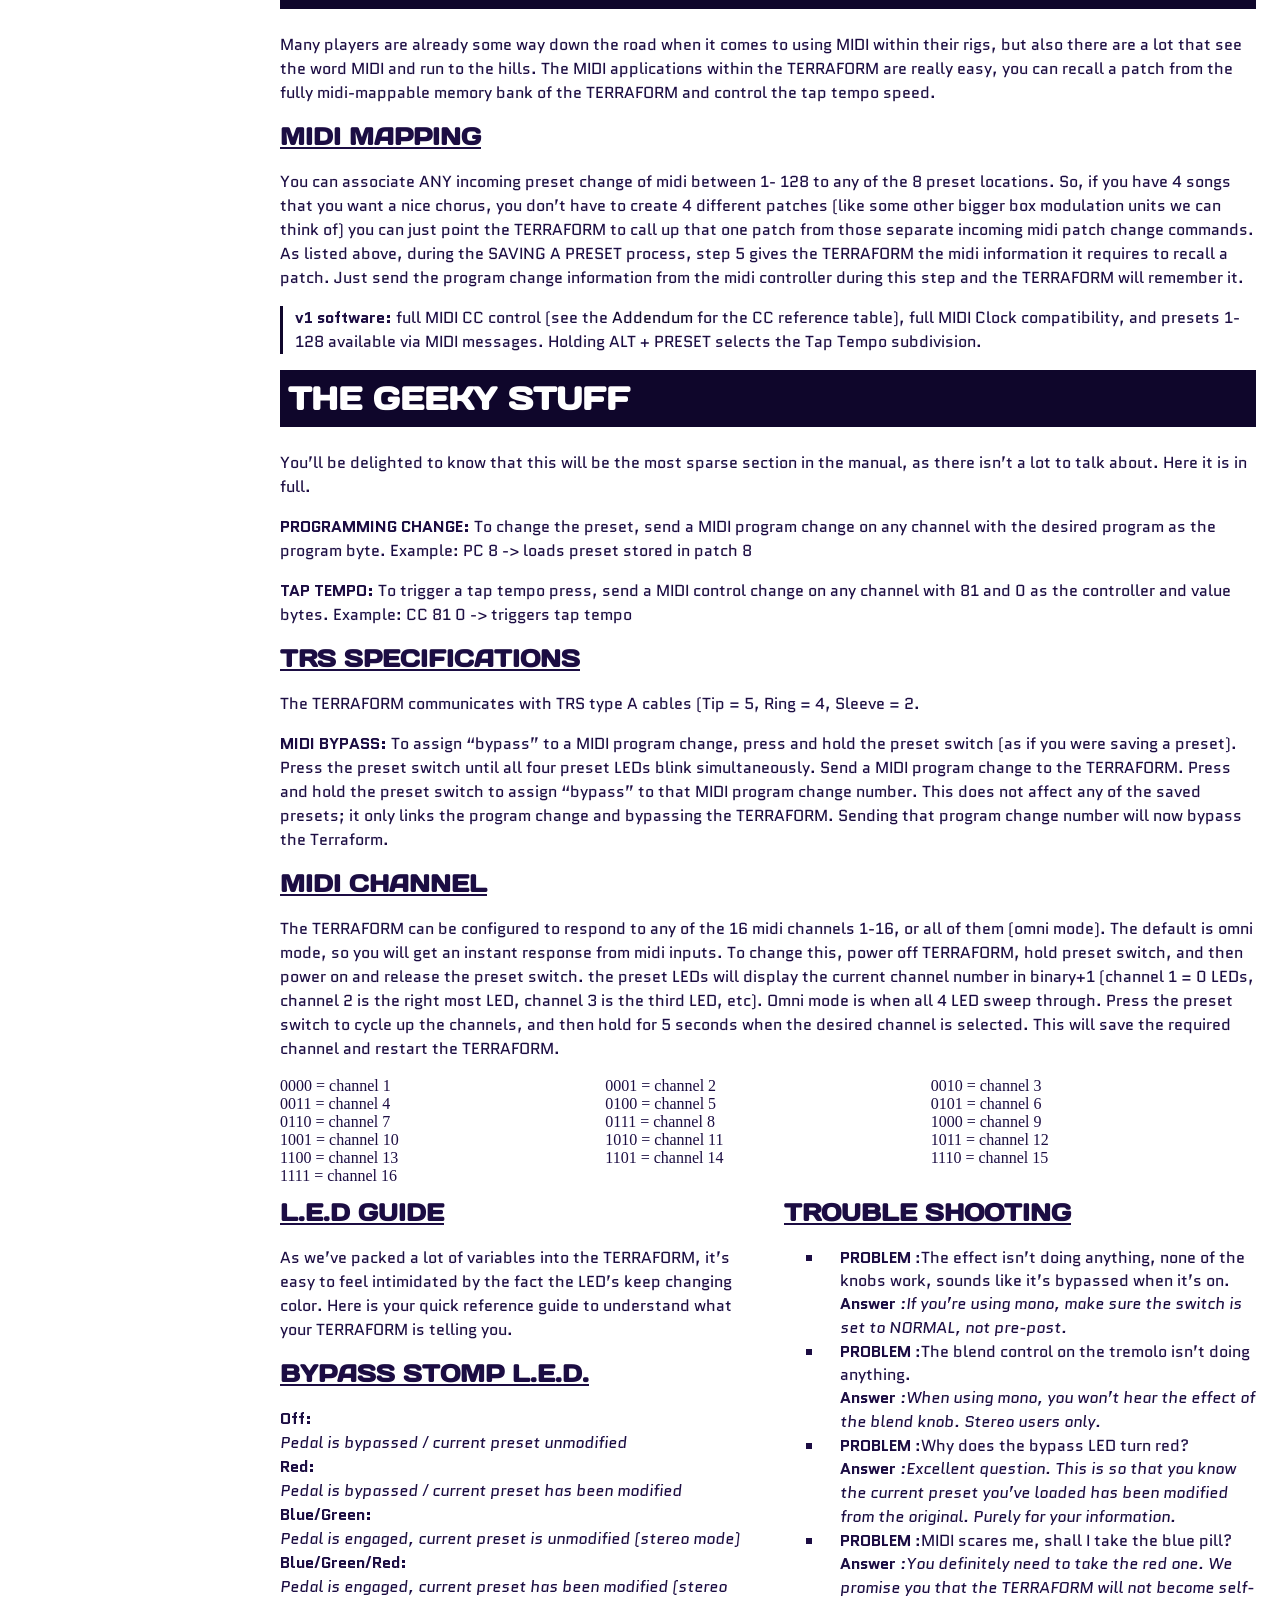
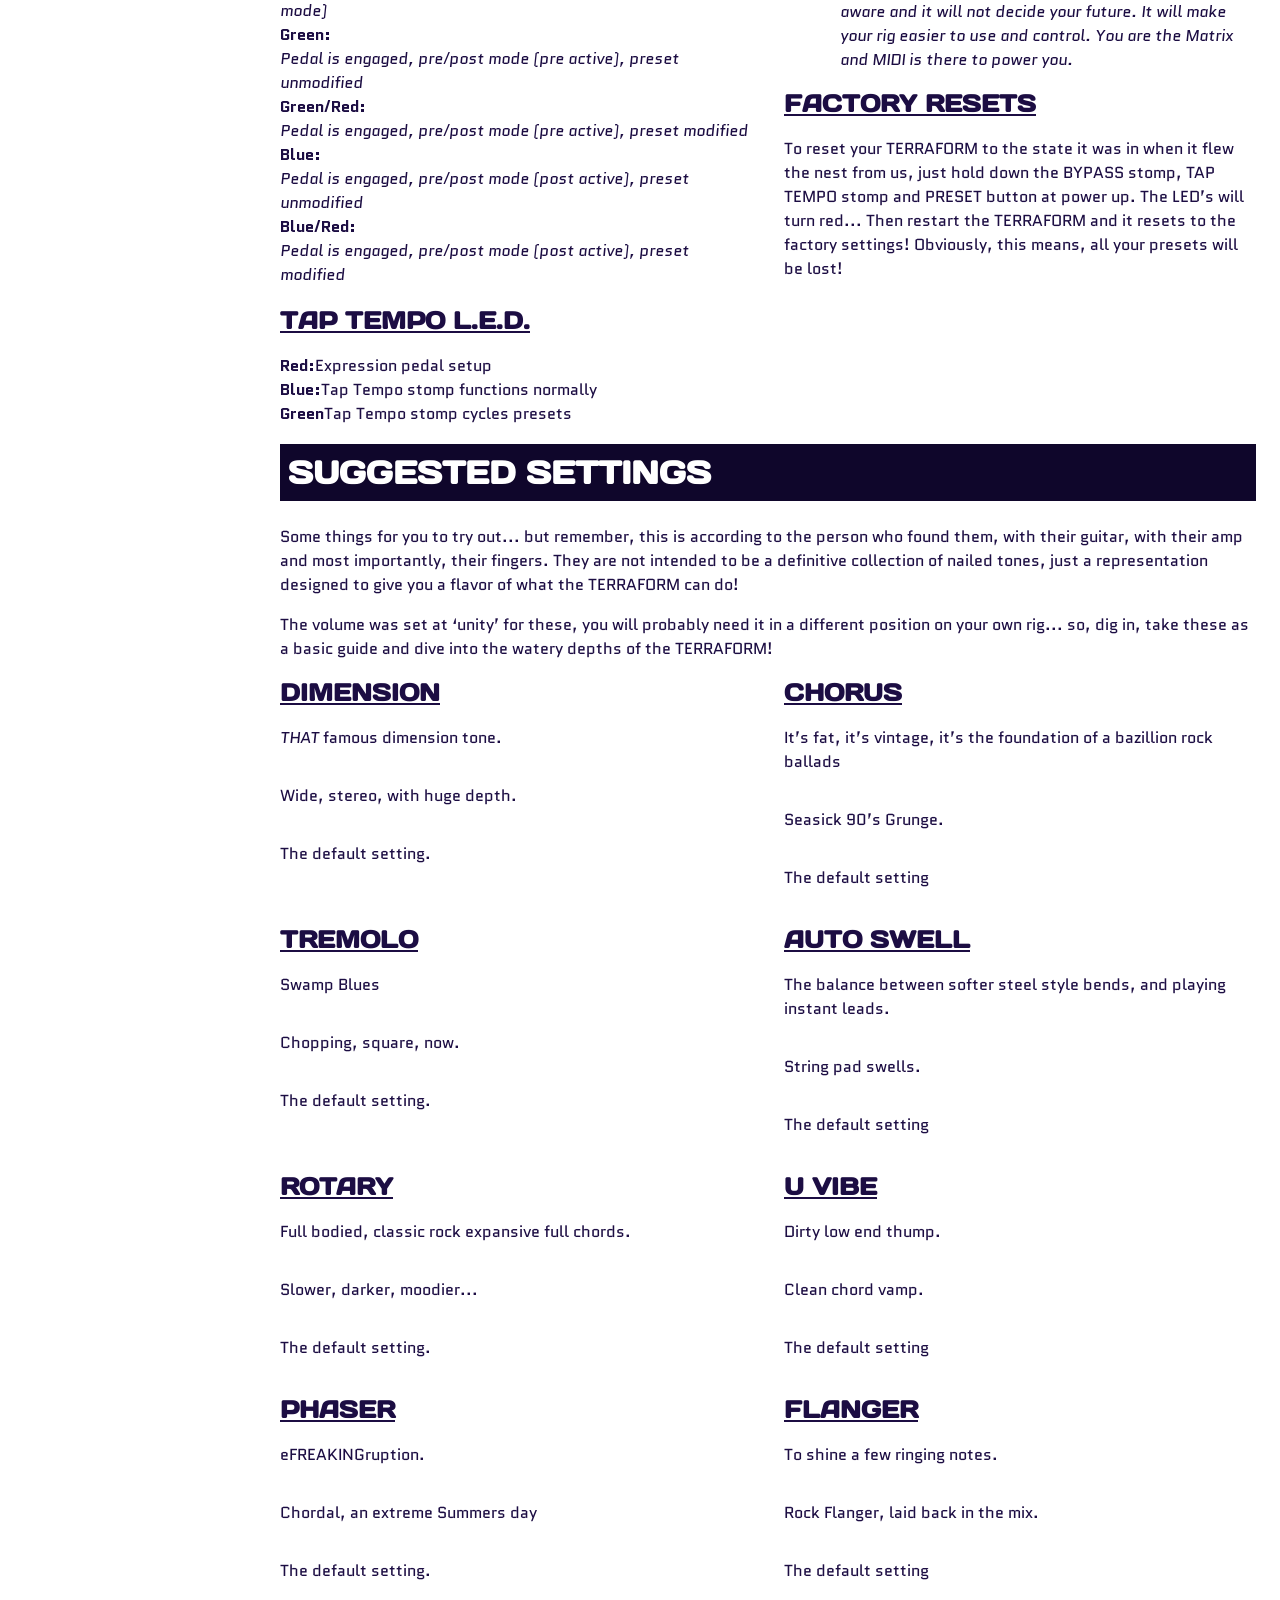
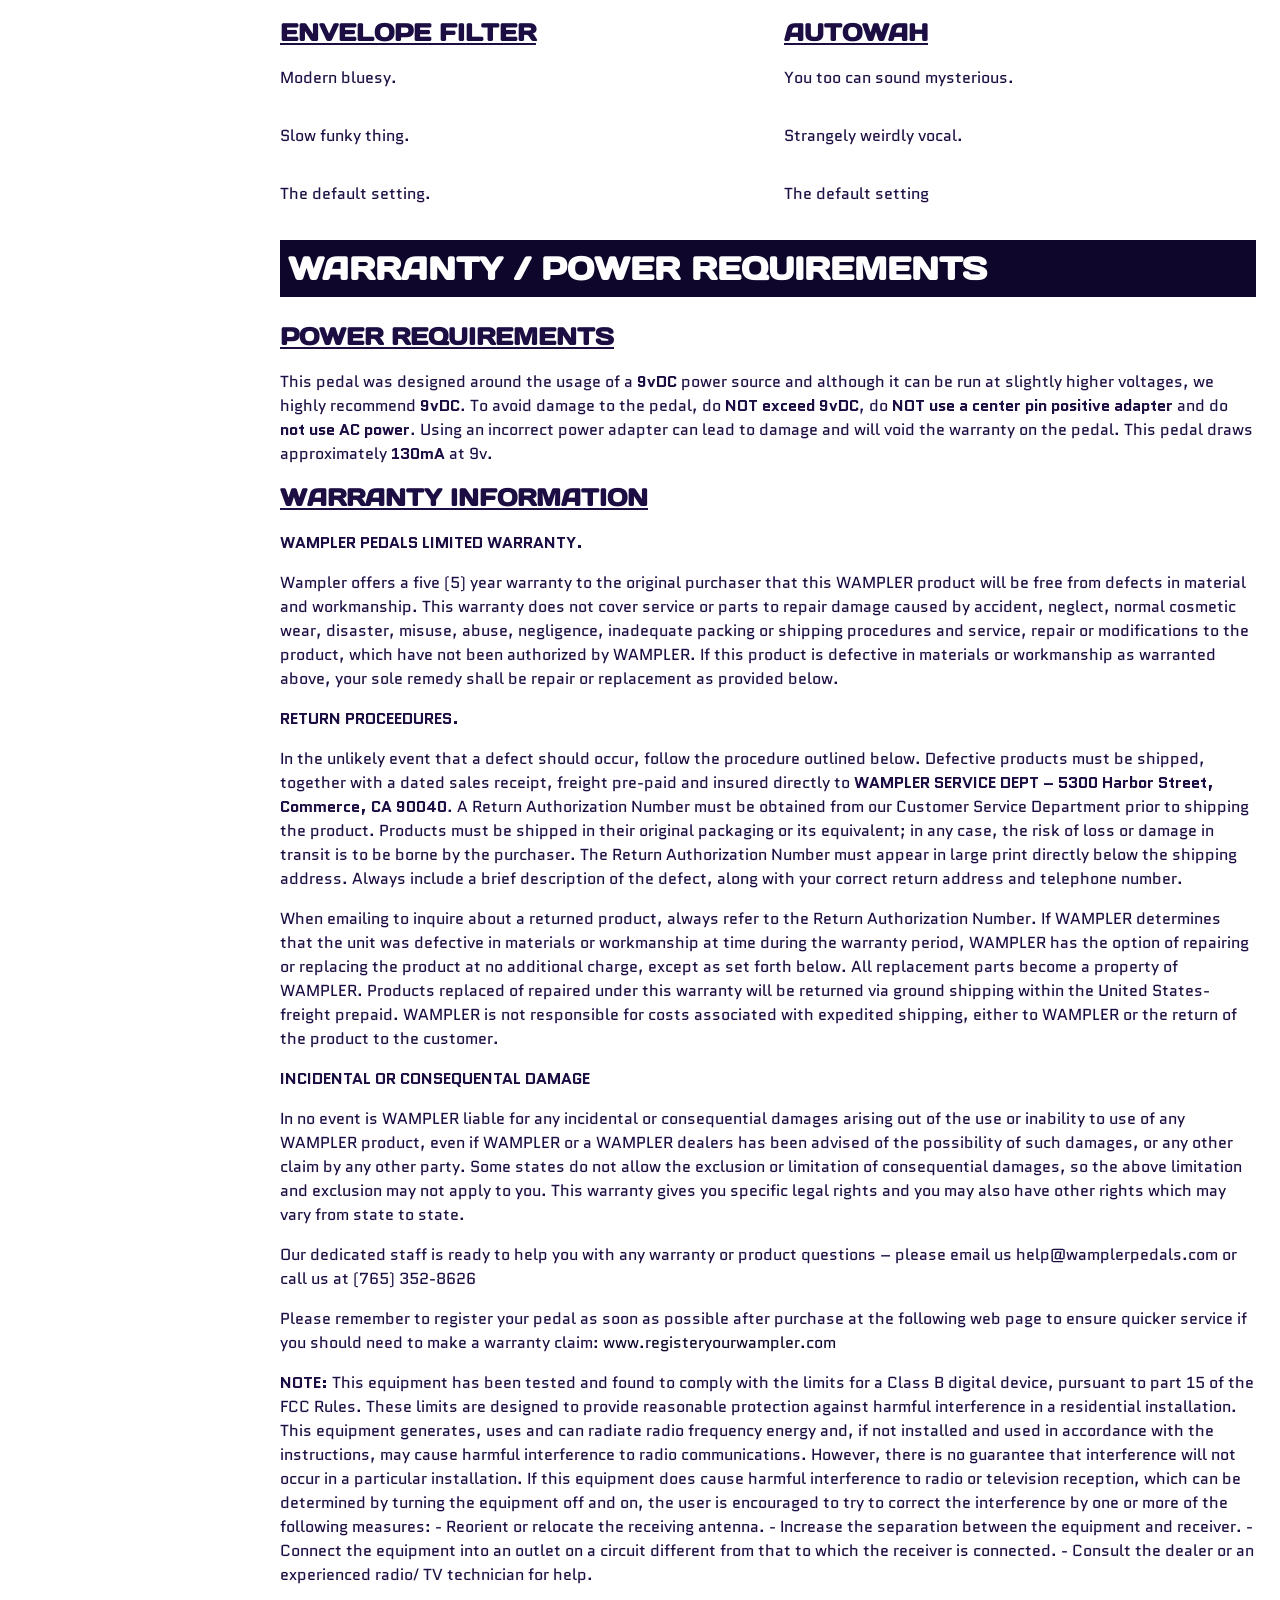
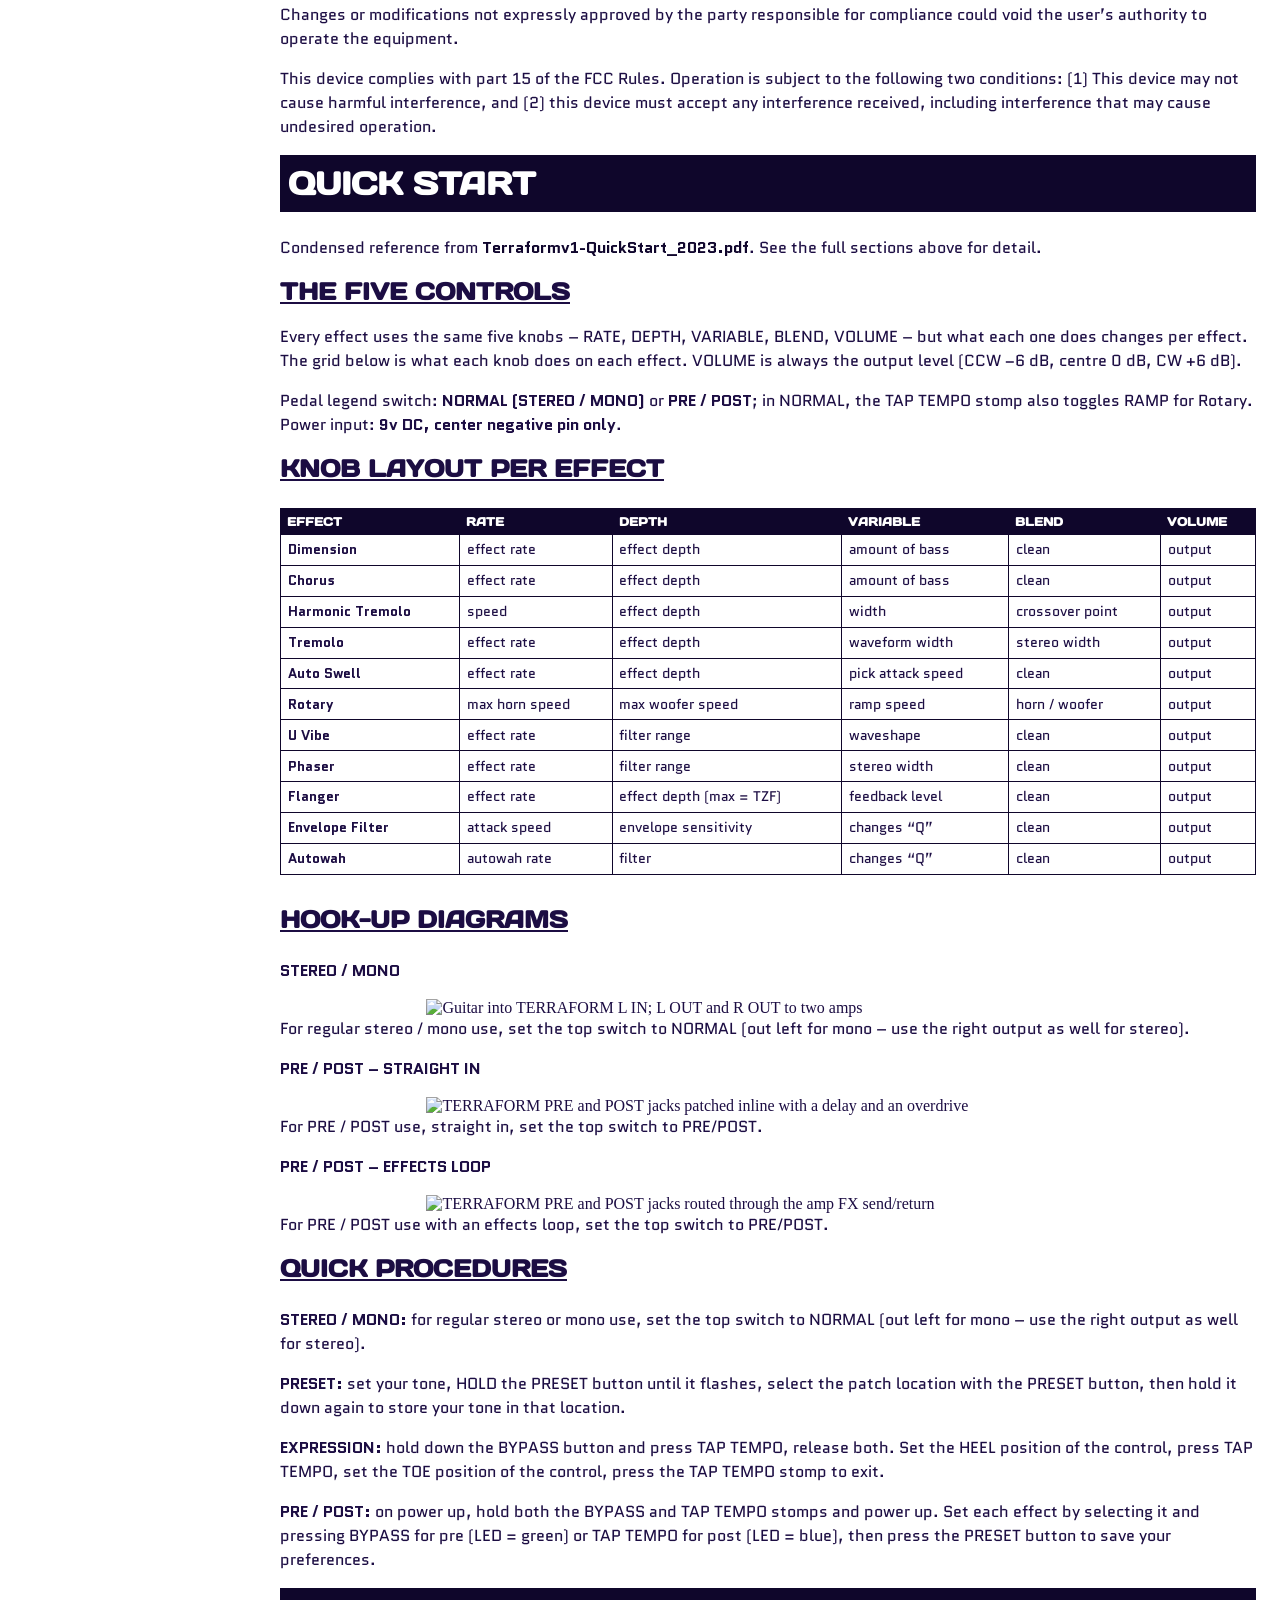
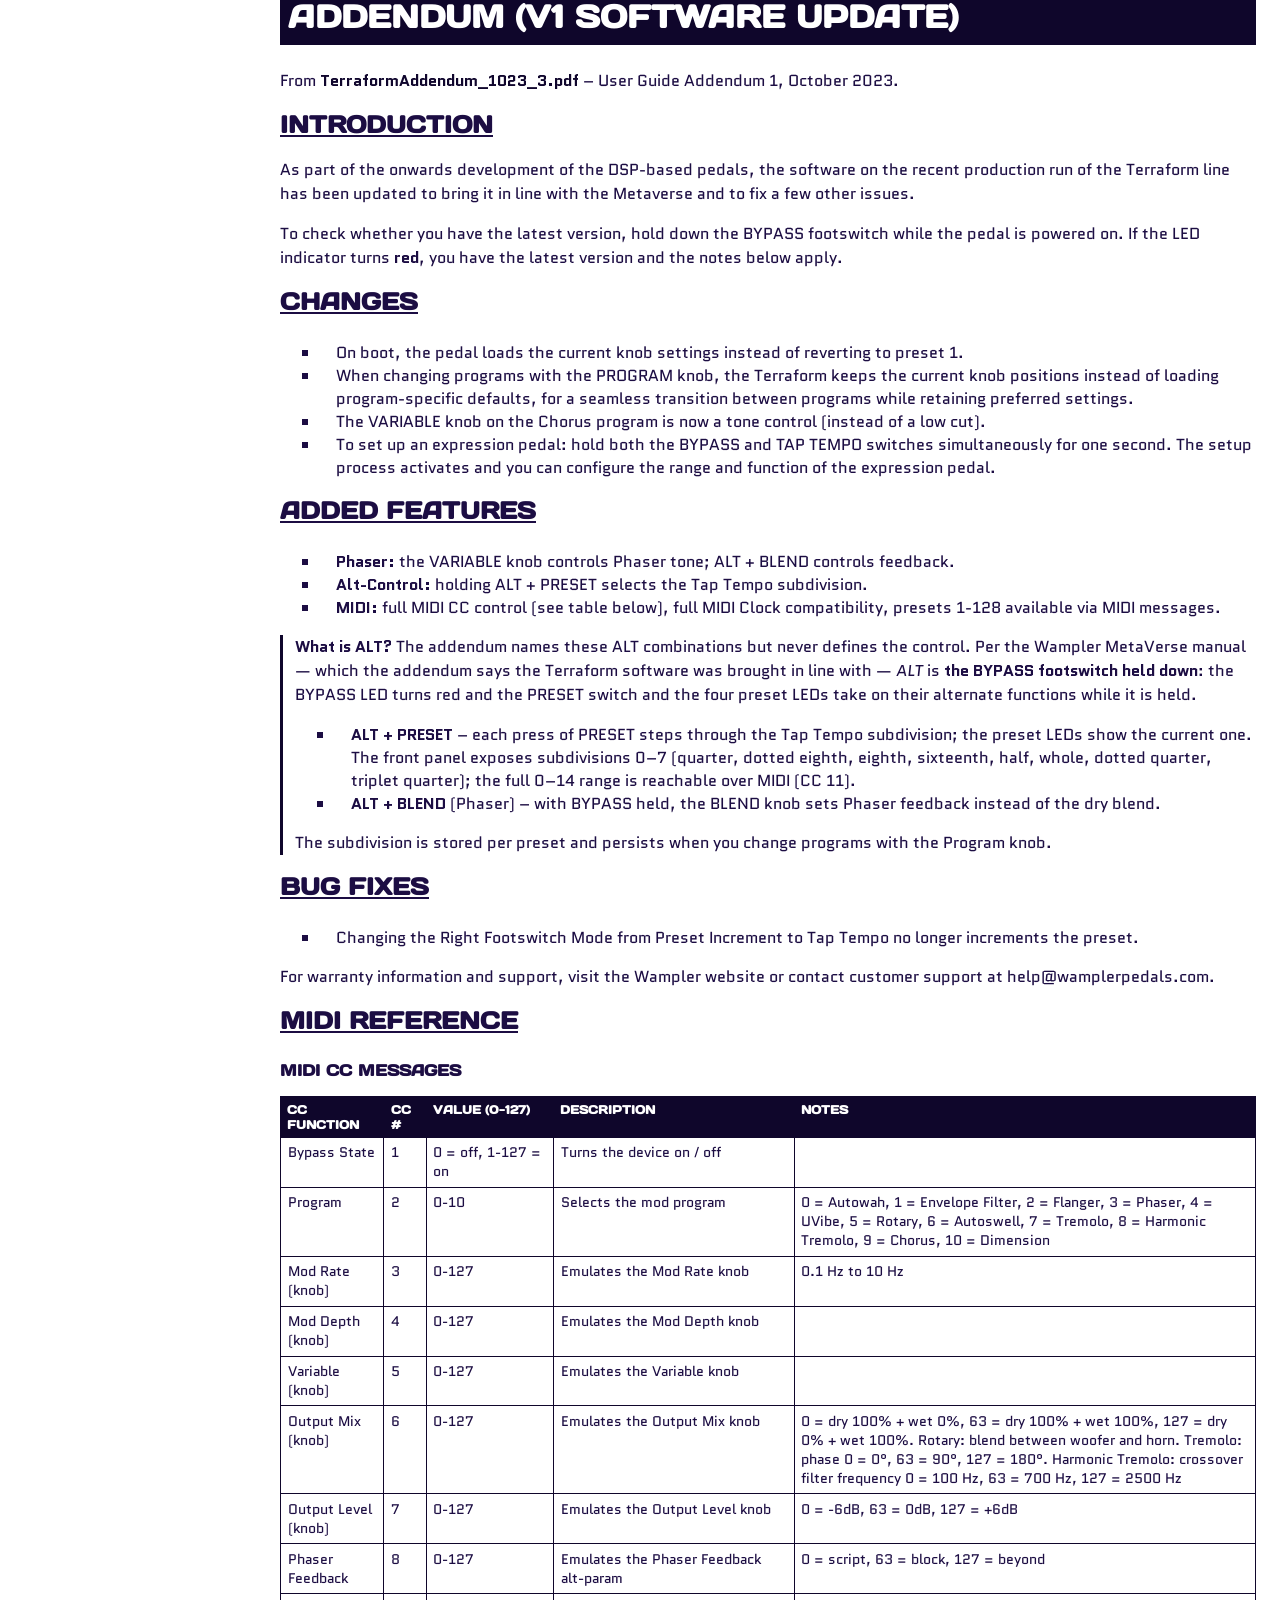
==== commit ce5983eb: "Rebuild Quick Start knob layout as a per-knob matrix One column per knob (RATE / DEPTH / VARIABLE / " ====
--- a/index.html
+++ b/index.html
@@ -1588,8 +1588,10 @@
           <h3>The five controls</h3>
           <p>
             Every effect uses the same five knobs &ndash; RATE, DEPTH, VARIABLE,
-            BLEND, VOLUME &ndash; but what each one does changes per effect.
-            Hint: the BLEND is everything for Flanger &amp; Phaser.
+            BLEND, VOLUME &ndash; but what each one does changes per effect. The
+            grid below is what each knob does on each effect. VOLUME is always
+            the output level (CCW &minus;6&nbsp;dB, centre 0&nbsp;dB, CW
+            +6&nbsp;dB).
           </p>
           <p>
             Pedal legend switch: <strong>NORMAL (STEREO / MONO)</strong> or
@@ -1599,90 +1601,105 @@
           </p>
           <h3>Knob layout per effect</h3>
           <div class="table-scroll">
-            <table class="doc-table spacious">
+            <table class="doc-table matrix">
               <thead>
                 <tr>
                   <th>Effect</th>
-                  <th>Knob layout</th>
+                  <th>RATE</th>
+                  <th>DEPTH</th>
+                  <th>VARIABLE</th>
+                  <th>BLEND</th>
+                  <th>VOLUME</th>
                 </tr>
               </thead>
               <tbody>
                 <tr>
                   <td><strong>Dimension</strong></td>
-                  <td>
-                    effect RATE; effect DEPTH; output VOLUME; clean BLEND;
-                    VARIABLE amount of bass
-                  </td>
+                  <td>effect rate</td>
+                  <td>effect depth</td>
+                  <td>amount of bass</td>
+                  <td>clean</td>
+                  <td>output</td>
                 </tr>
                 <tr>
                   <td><strong>Chorus</strong></td>
-                  <td>
-                    effect RATE; effect DEPTH; output VOLUME; clean BLEND;
-                    VARIABLE amount of bass
-                  </td>
+                  <td>effect rate</td>
+                  <td>effect depth</td>
+                  <td>amount of bass</td>
+                  <td>clean</td>
+                  <td>output</td>
                 </tr>
                 <tr>
                   <td><strong>Harmonic Tremolo</strong></td>
-                  <td>
-                    speed/RATE; effect DEPTH; output VOLUME; BLEND = crossover
-                    point; VARIABLE = width
-                  </td>
+                  <td>speed</td>
+                  <td>effect depth</td>
+                  <td>width</td>
+                  <td>crossover point</td>
+                  <td>output</td>
                 </tr>
                 <tr>
                   <td><strong>Tremolo</strong></td>
-                  <td>
-                    effect RATE; effect DEPTH; output VOLUME; BLEND = stereo
-                    width; VARIABLE = waveform width
-                  </td>
+                  <td>effect rate</td>
+                  <td>effect depth</td>
+                  <td>waveform width</td>
+                  <td>stereo width</td>
+                  <td>output</td>
                 </tr>
                 <tr>
                   <td><strong>Auto Swell</strong></td>
-                  <td>
-                    effect RATE; effect DEPTH; output VOLUME; clean BLEND;
-                    VARIABLE pick attack speed
-                  </td>
+                  <td>effect rate</td>
+                  <td>effect depth</td>
+                  <td>pick attack speed</td>
+                  <td>clean</td>
+                  <td>output</td>
                 </tr>
                 <tr>
                   <td><strong>Rotary</strong></td>
-                  <td>
-                    max horn speed RATE; max woofer speed DEPTH; output VOLUME;
-                    BLEND between horn/woofer; VARIABLE ramp speed
-                  </td>
+                  <td>max horn speed</td>
+                  <td>max woofer speed</td>
+                  <td>ramp speed</td>
+                  <td>horn / woofer</td>
+                  <td>output</td>
                 </tr>
                 <tr>
                   <td><strong>U Vibe</strong></td>
-                  <td>
-                    effect RATE; filter range DEPTH; output VOLUME; clean BLEND;
-                    VARIABLE waveshape
-                  </td>
+                  <td>effect rate</td>
+                  <td>filter range</td>
+                  <td>waveshape</td>
+                  <td>clean</td>
+                  <td>output</td>
                 </tr>
                 <tr>
                   <td><strong>Phaser</strong></td>
-                  <td>
-                    effect RATE; DEPTH of filter range; VARIABLE stereo width;
-                    clean BLEND; output VOLUME
-                  </td>
+                  <td>effect rate</td>
+                  <td>filter range</td>
+                  <td>stereo width</td>
+                  <td>clean</td>
+                  <td>output</td>
                 </tr>
                 <tr>
                   <td><strong>Flanger</strong></td>
-                  <td>
-                    effect RATE; effect DEPTH (max = TZF); output VOLUME; clean
-                    BLEND; VARIABLE feedback level
-                  </td>
+                  <td>effect rate</td>
+                  <td>effect depth (max = TZF)</td>
+                  <td>feedback level</td>
+                  <td>clean</td>
+                  <td>output</td>
                 </tr>
                 <tr>
                   <td><strong>Envelope Filter</strong></td>
-                  <td>
-                    attack speed/RATE; DEPTH envelope sensitivity; output
-                    VOLUME; clean BLEND; VARIABLE changes &ldquo;Q&rdquo;
-                  </td>
+                  <td>attack speed</td>
+                  <td>envelope sensitivity</td>
+                  <td>changes &ldquo;Q&rdquo;</td>
+                  <td>clean</td>
+                  <td>output</td>
                 </tr>
                 <tr>
                   <td><strong>Autowah</strong></td>
-                  <td>
-                    autowah RATE; filter DEPTH; output VOLUME; clean BLEND;
-                    VARIABLE changes &ldquo;Q&rdquo;
-                  </td>
+                  <td>autowah rate</td>
+                  <td>filter</td>
+                  <td>changes &ldquo;Q&rdquo;</td>
+                  <td>clean</td>
+                  <td>output</td>
                 </tr>
               </tbody>
             </table>
--- a/style.css
+++ b/style.css
@@ -199,14 +199,9 @@
   overflow-x: auto;
   margin-bottom: 1em;
 }
-/* Quick Start knob-layout table: full-size text, roomier than the dense
-   MIDI reference tables that share .doc-table */
-.doc-table.spacious {
-  font-size: 1em;
-}
-.doc-table.spacious th,
-.doc-table.spacious td {
-  padding: 0.65em 0.8em;
+/* Knob-layout matrix: keep every cell on one line so the grid stays square */
+.doc-table.matrix td {
+  white-space: nowrap;
 }
 
 /* MEDIA QUERIES */
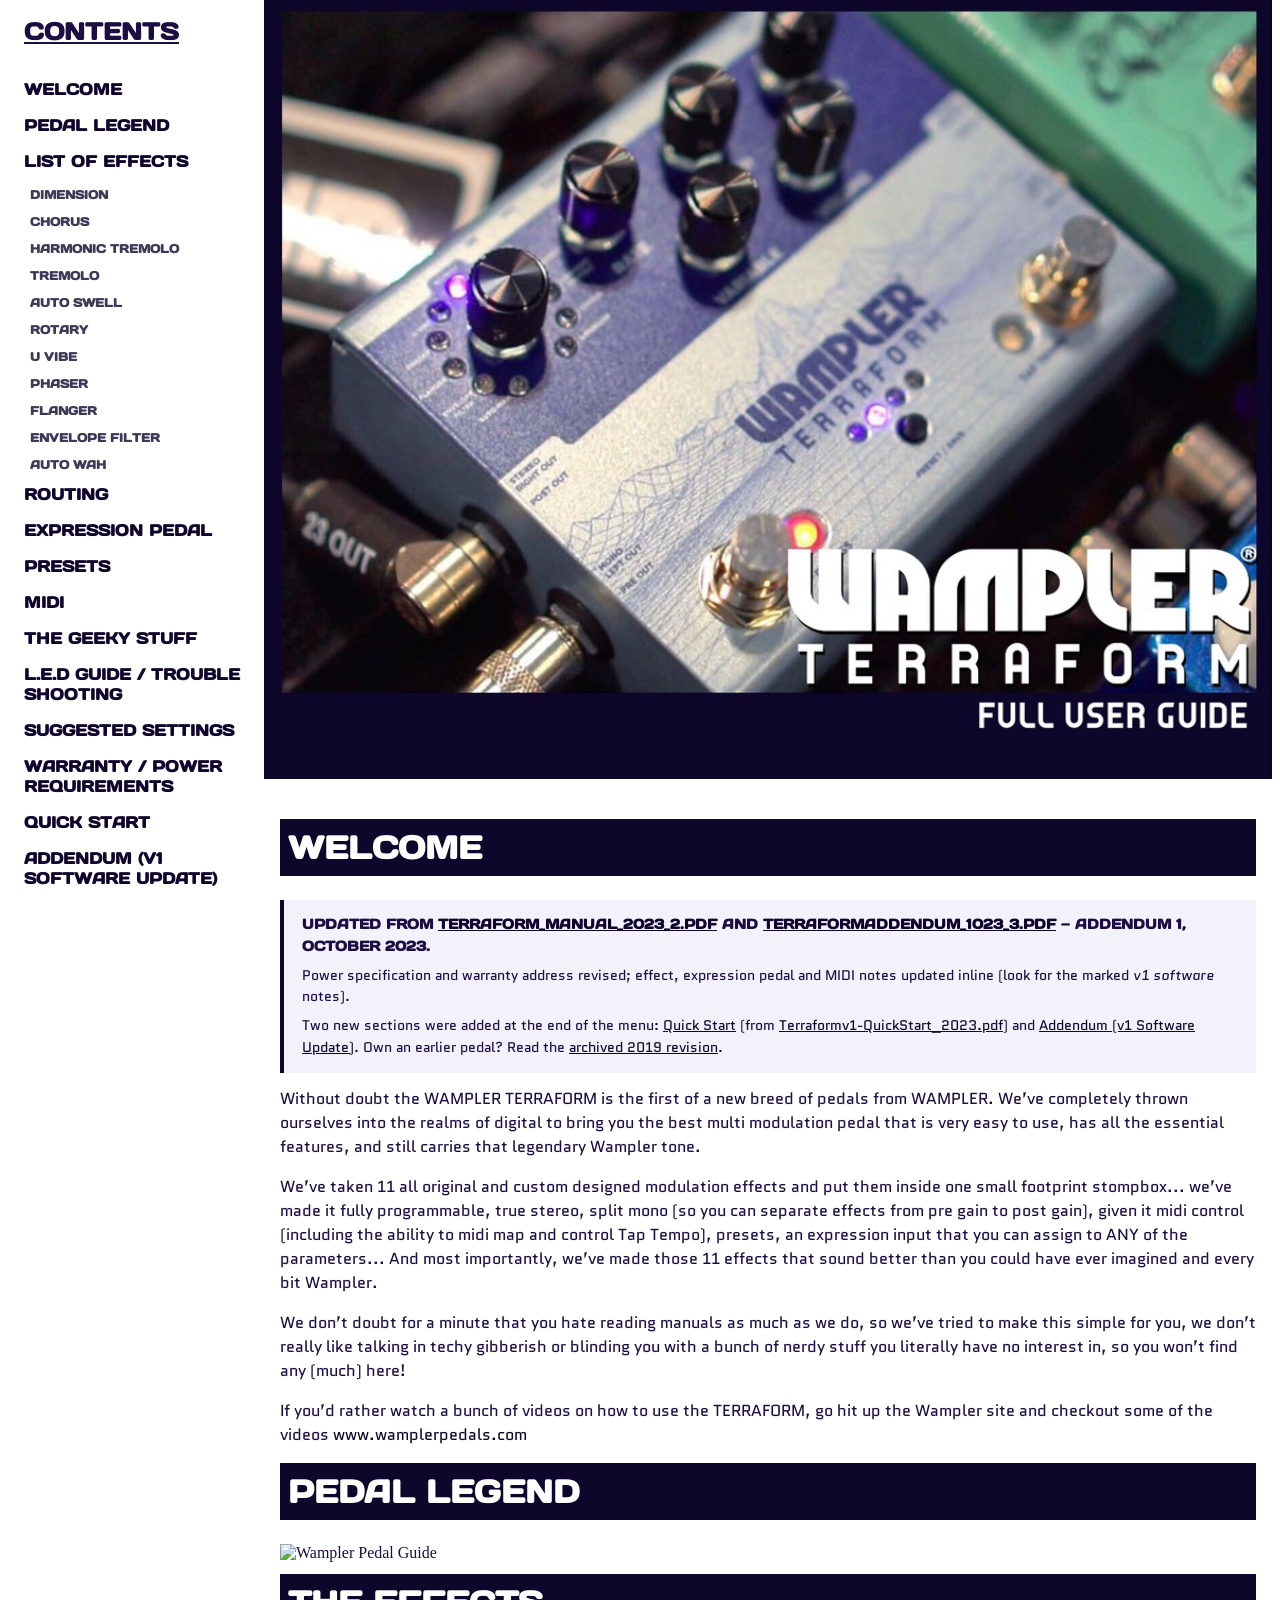
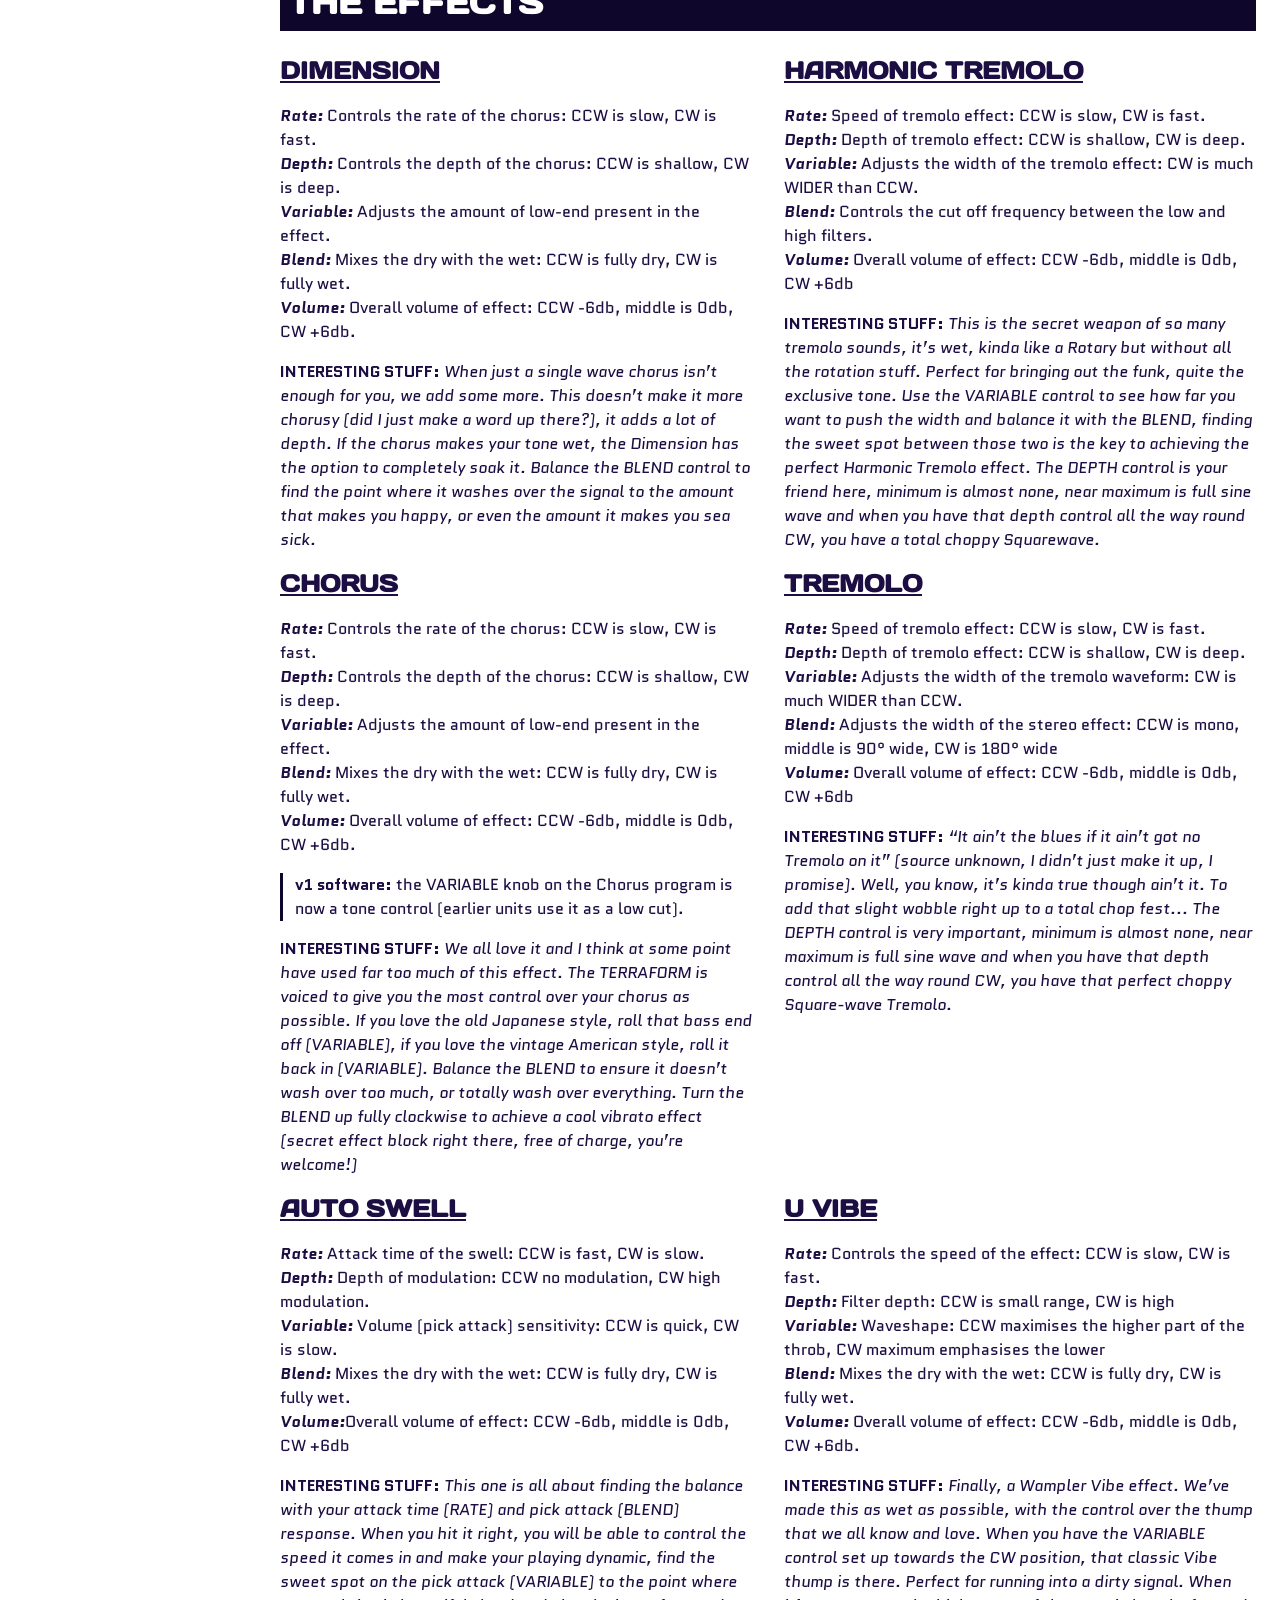
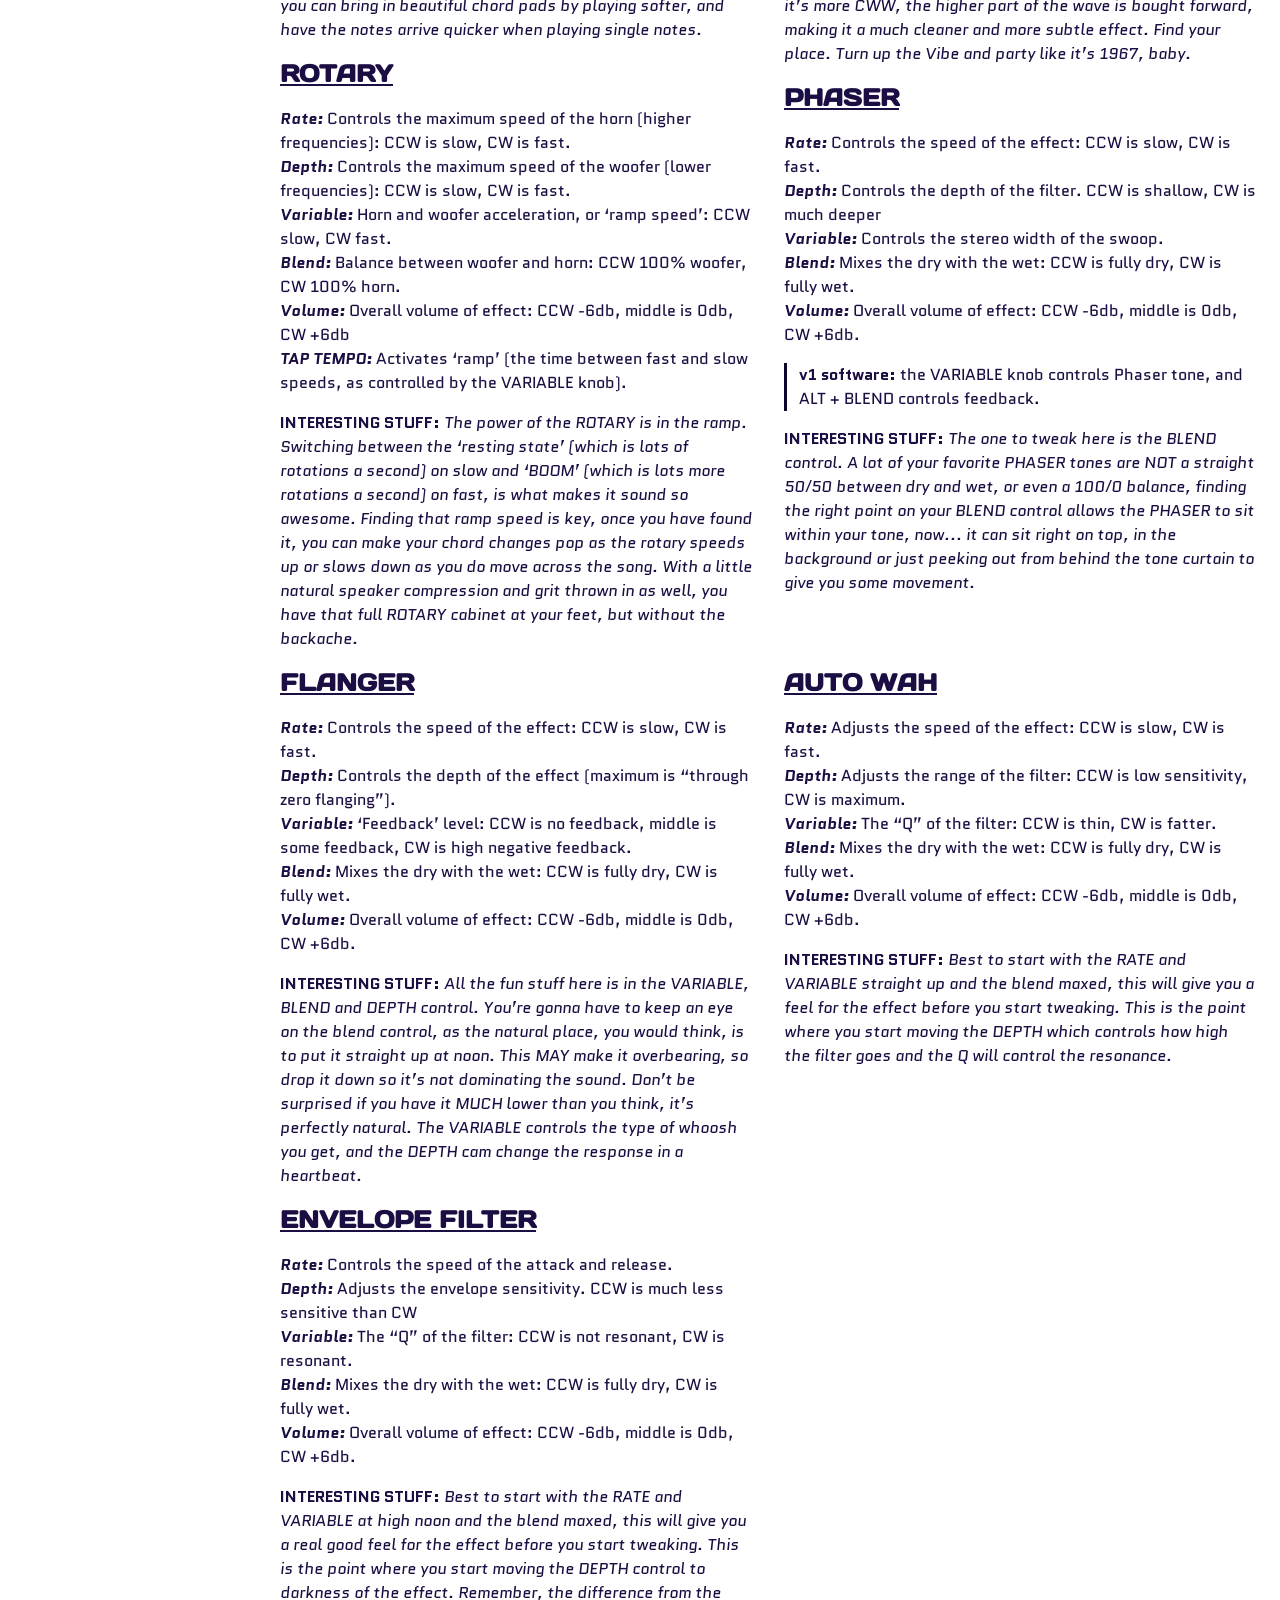
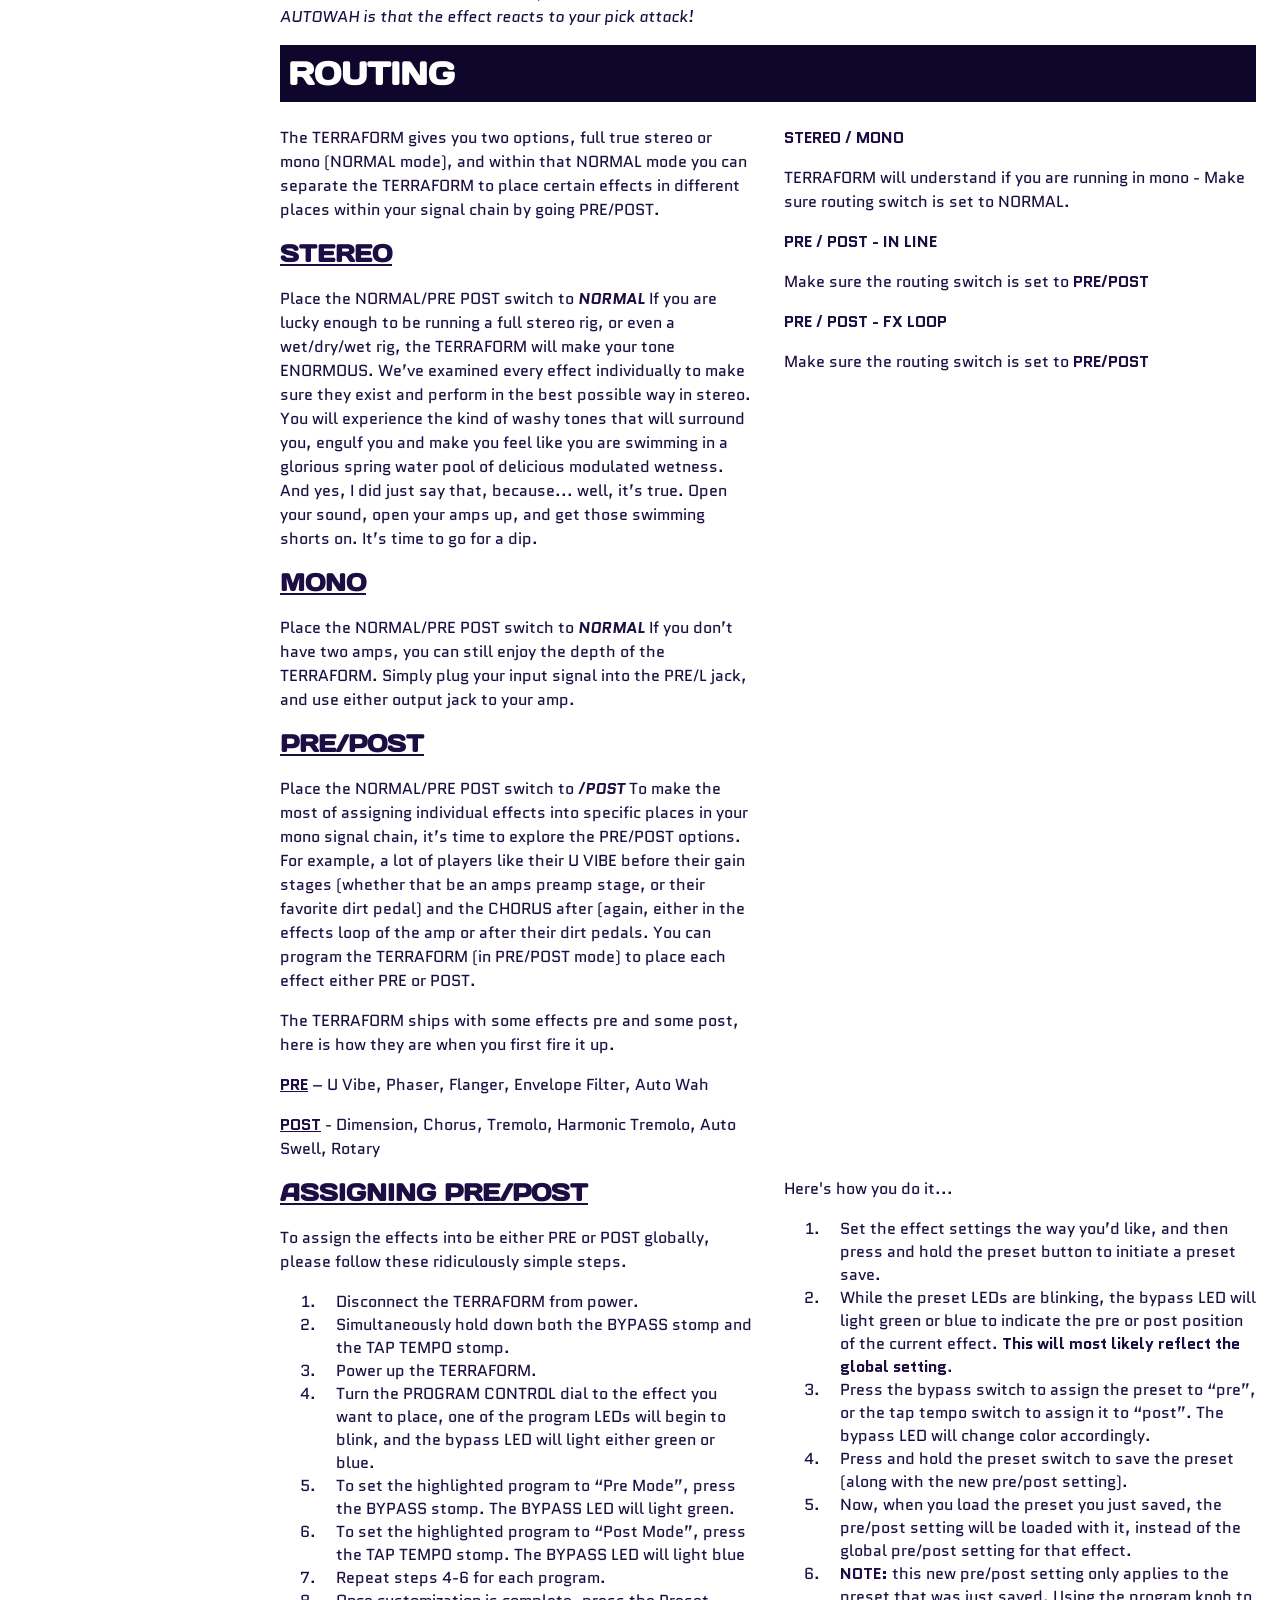
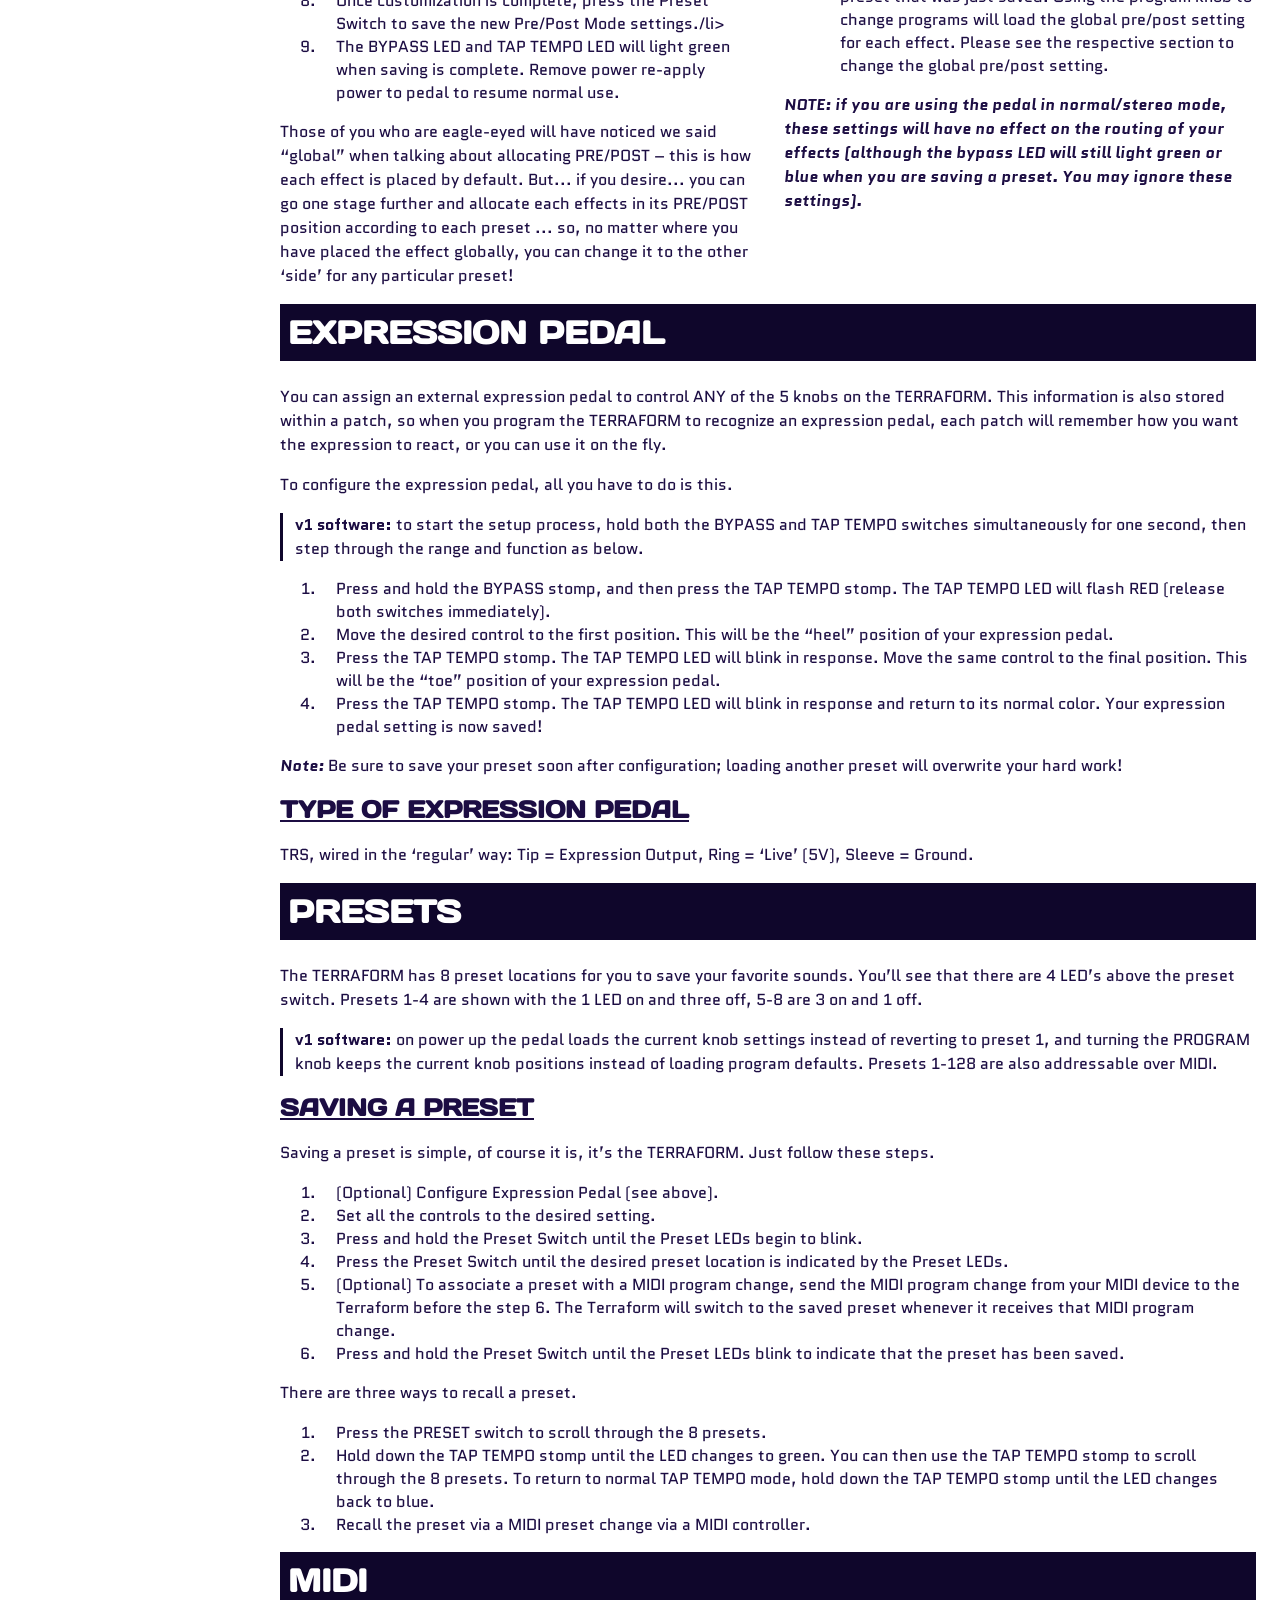
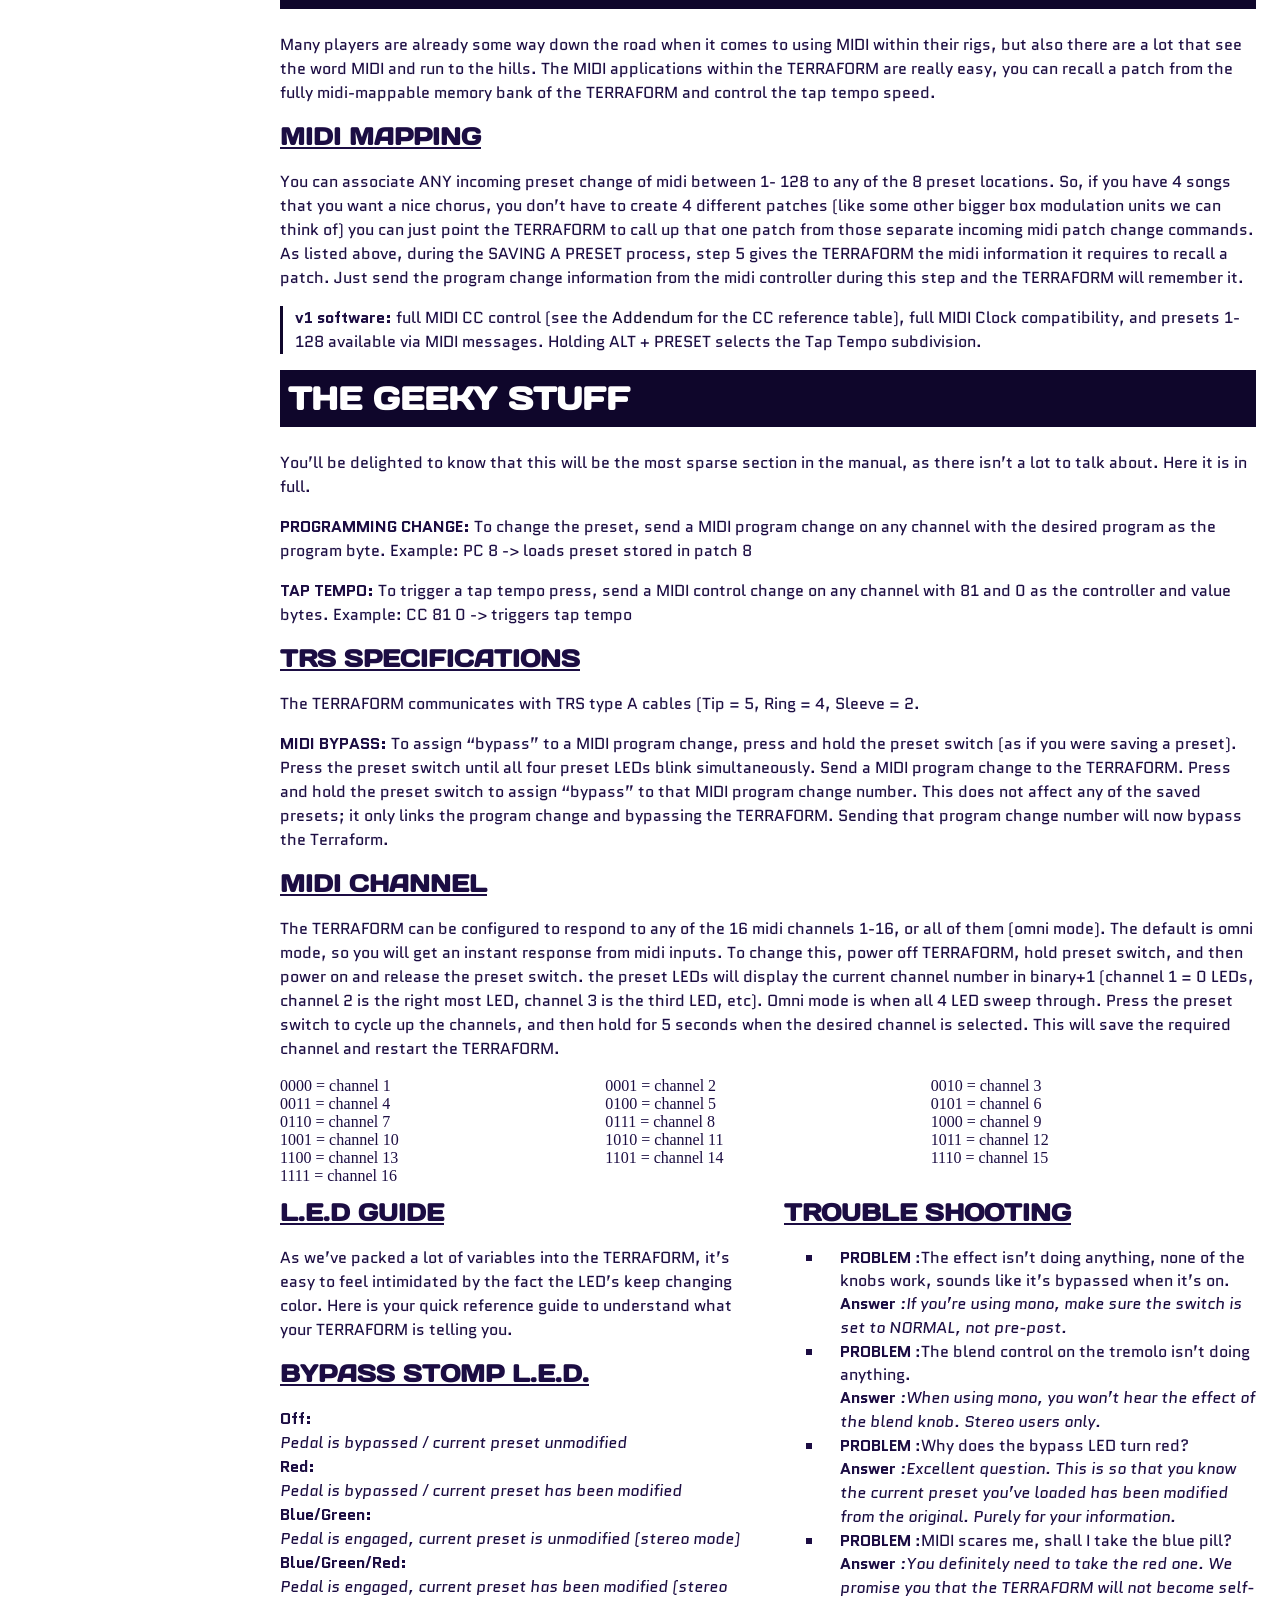
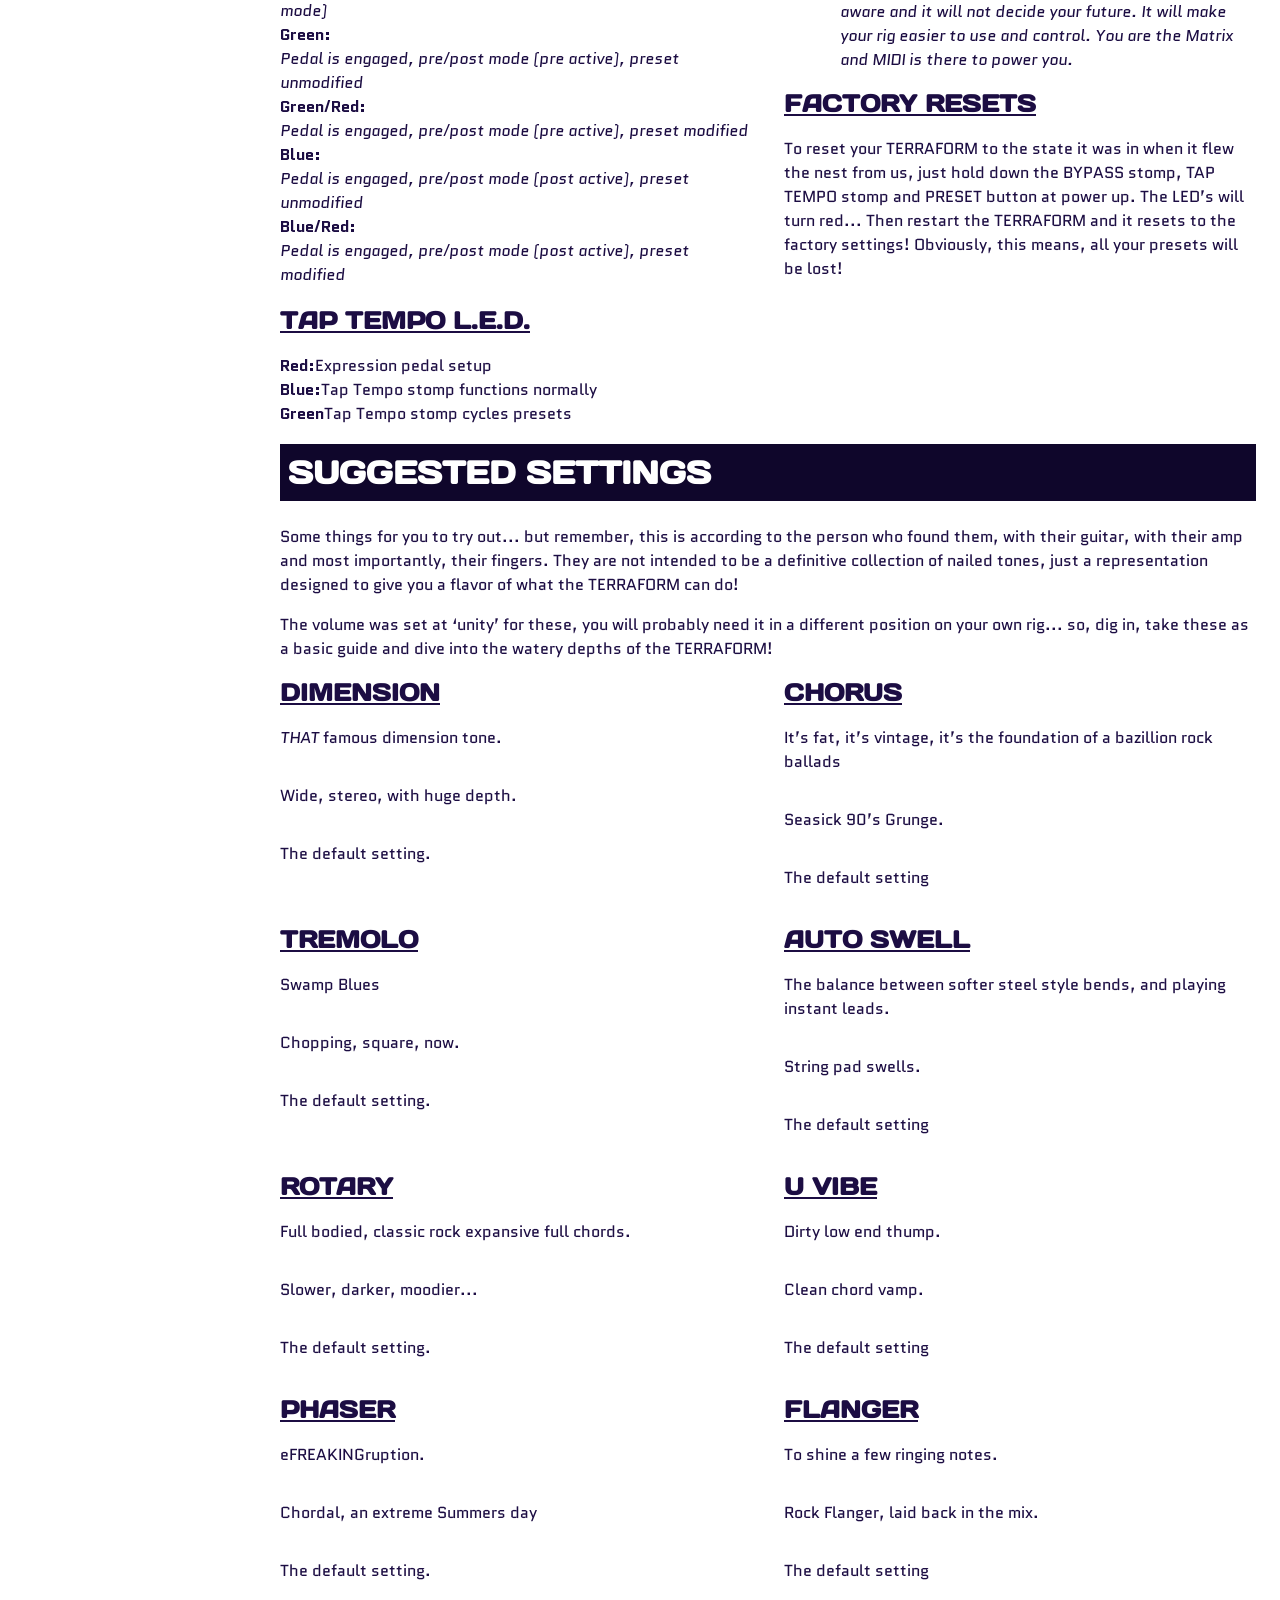
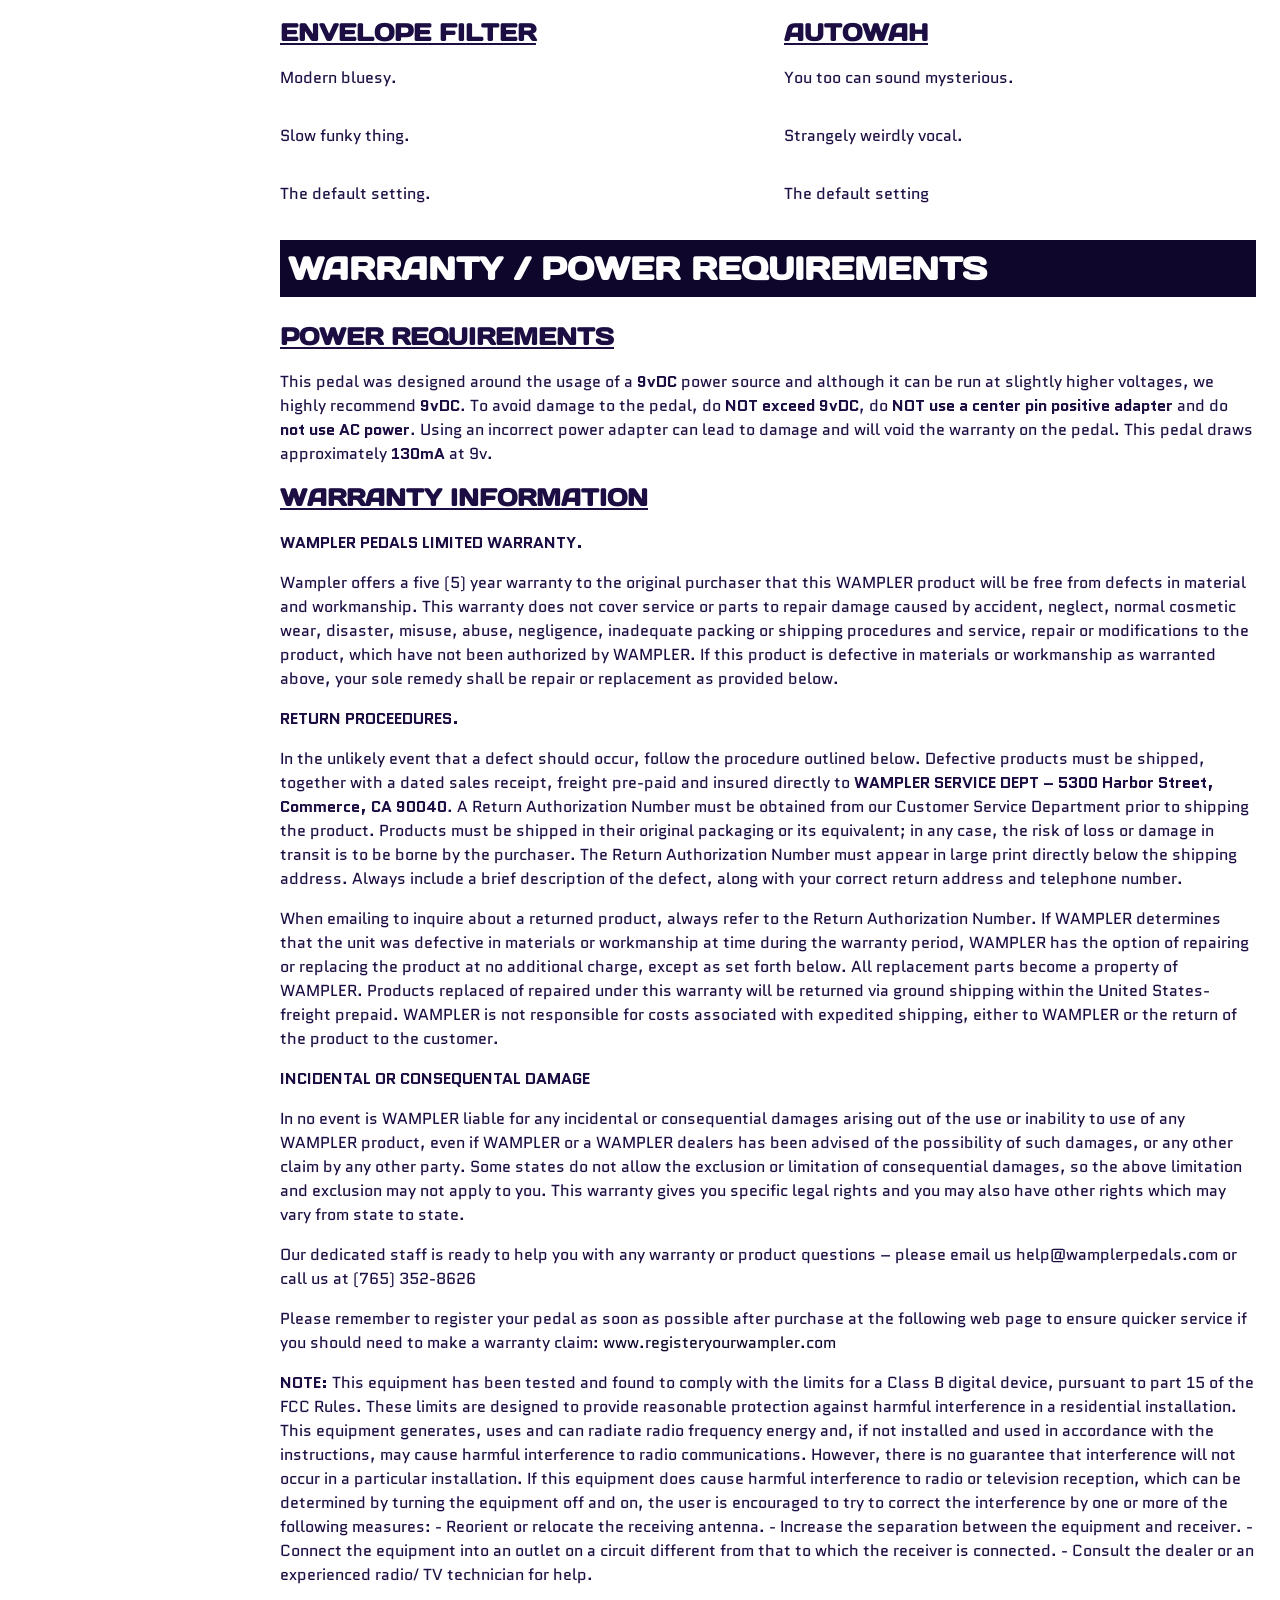
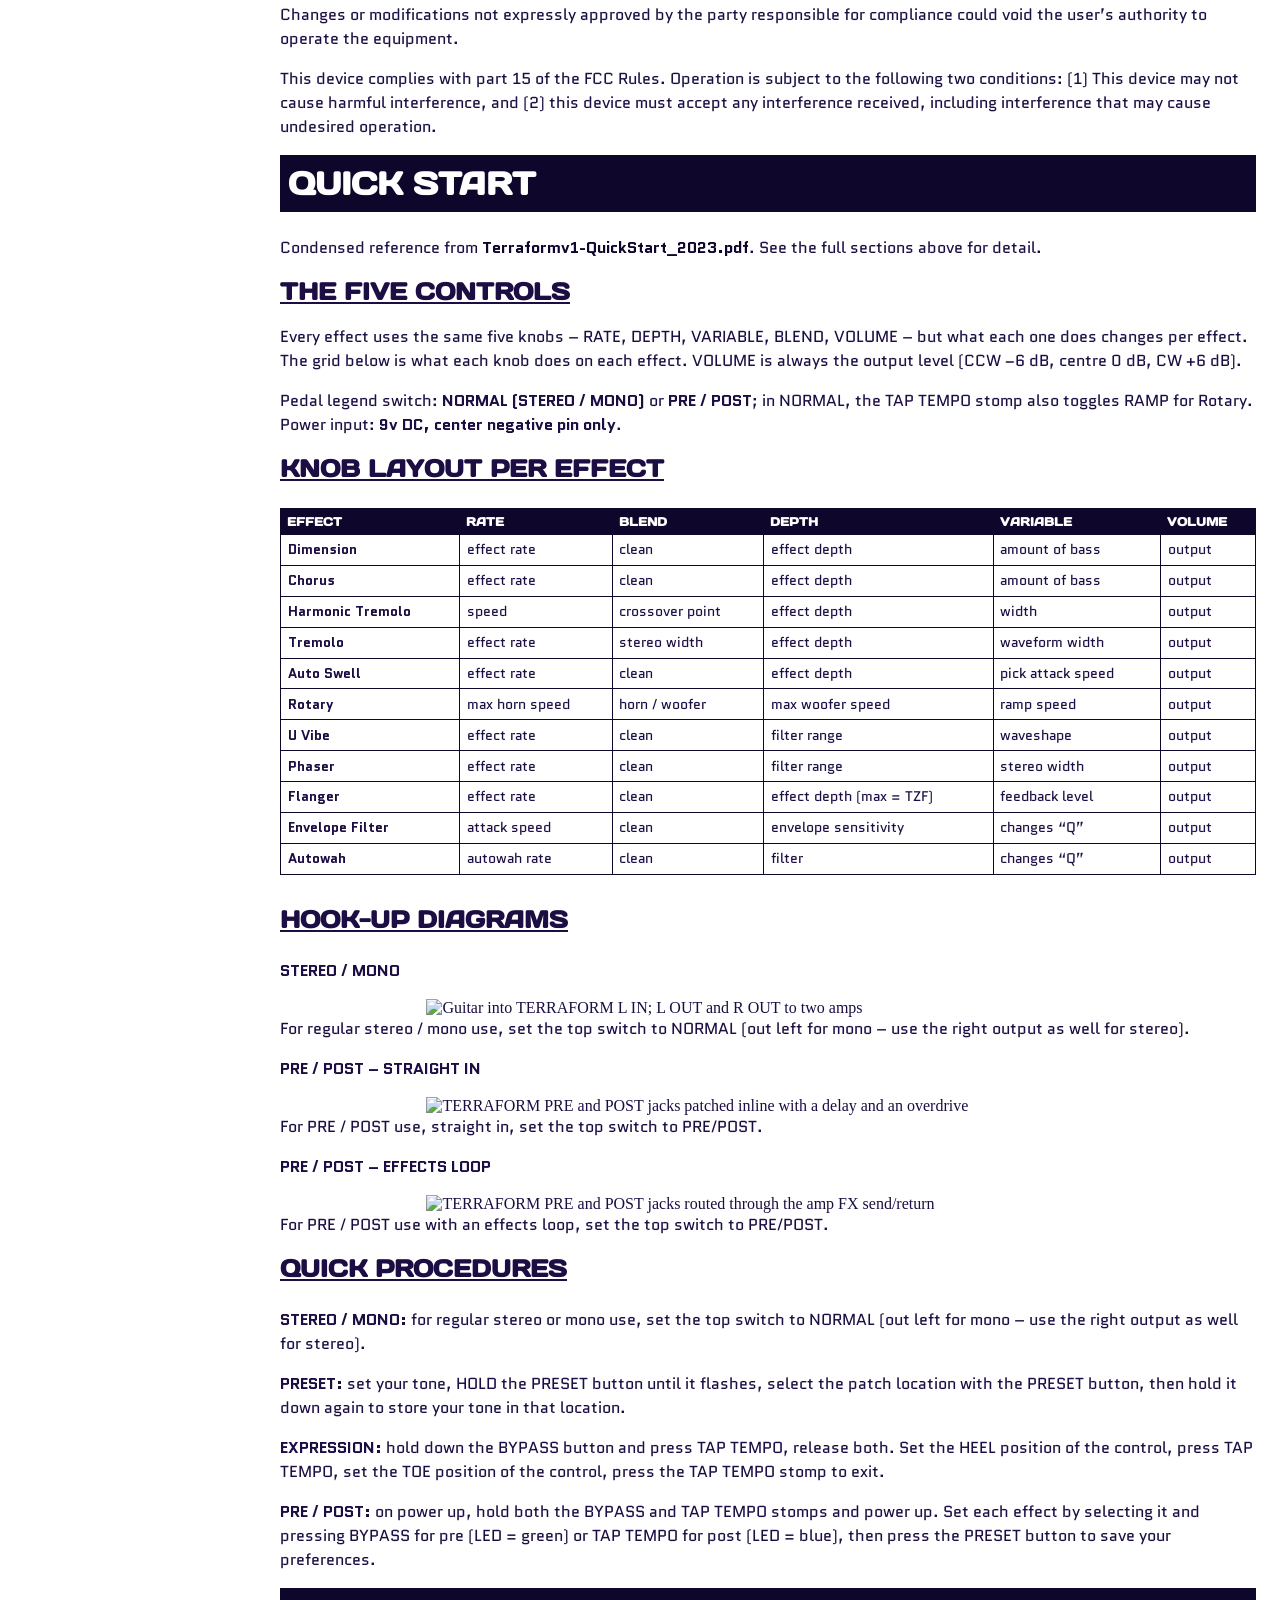
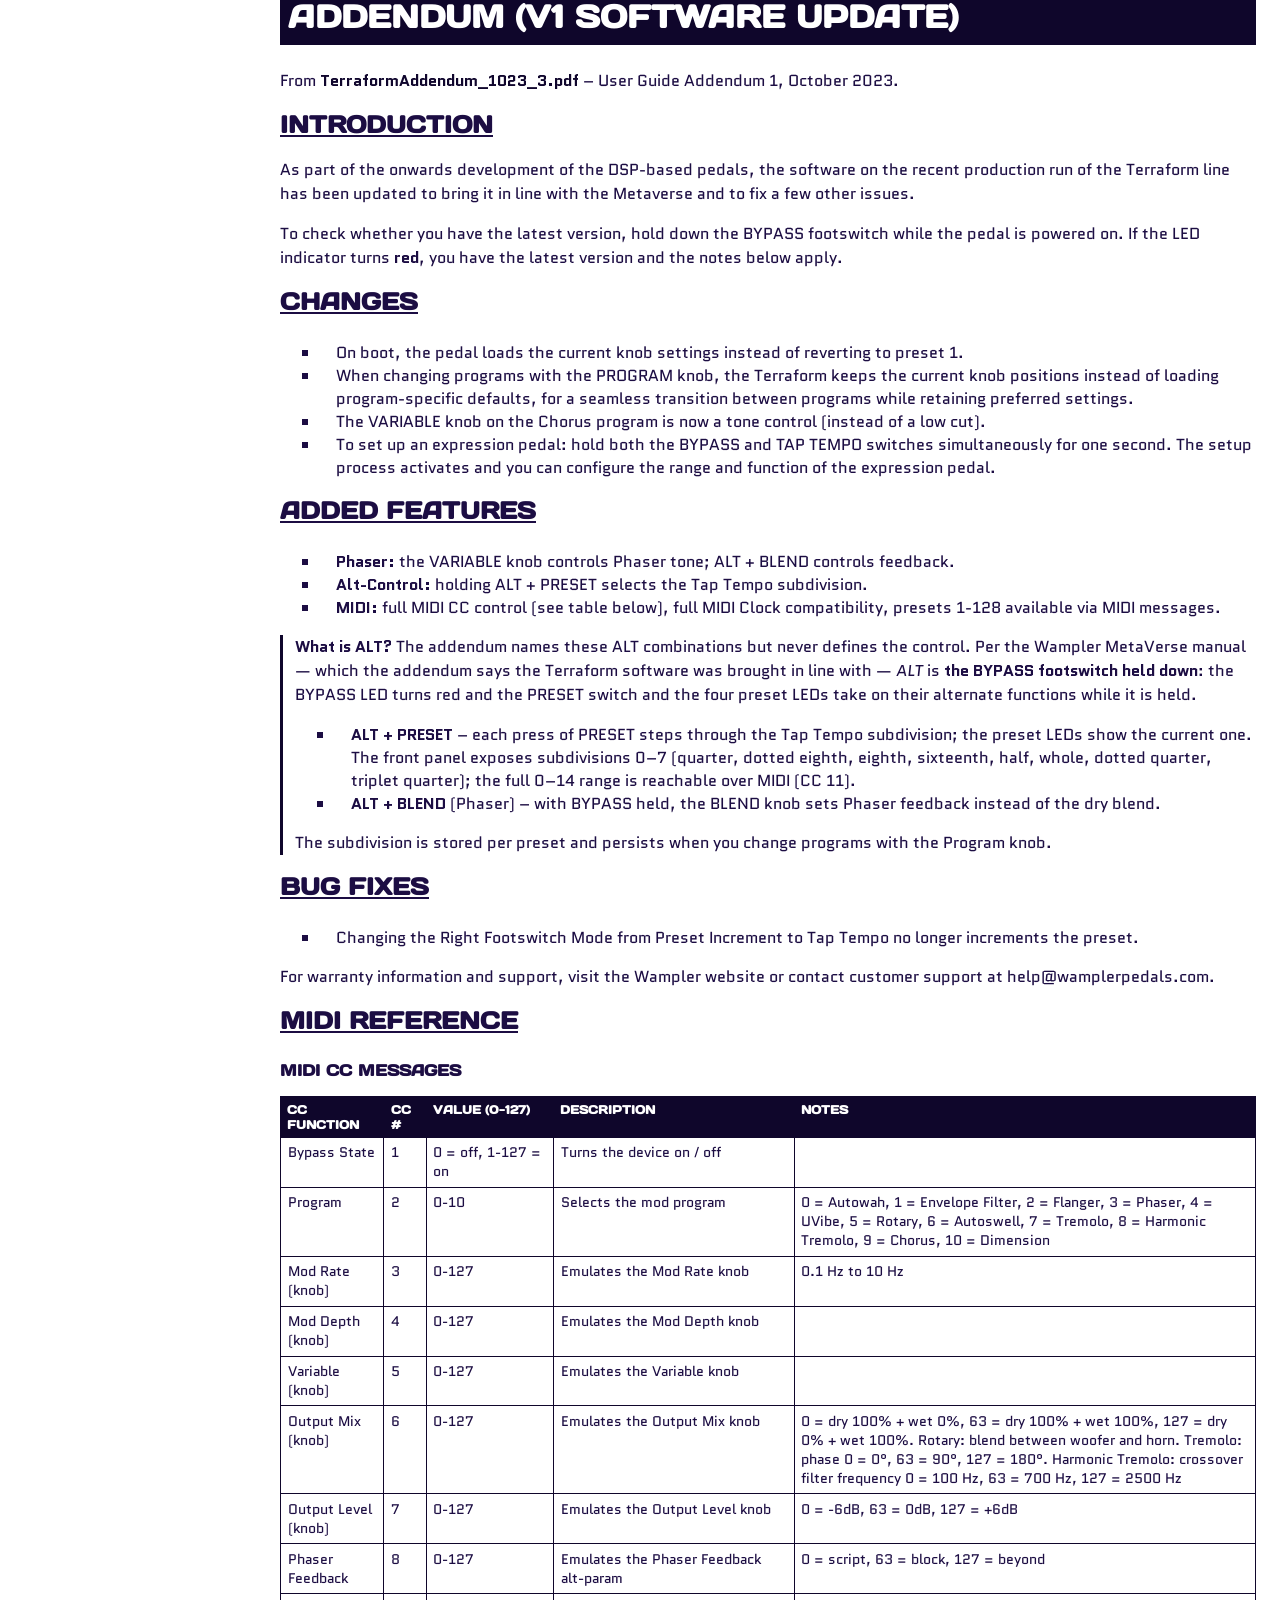
==== commit 4f88f4af: "Order knob matrix columns RATE / BLEND / DEPTH / VARIABLE / VOLUME" ====
--- a/index.html
+++ b/index.html
@@ -1606,9 +1606,9 @@
                 <tr>
                   <th>Effect</th>
                   <th>RATE</th>
+                  <th>BLEND</th>
                   <th>DEPTH</th>
                   <th>VARIABLE</th>
-                  <th>BLEND</th>
                   <th>VOLUME</th>
                 </tr>
               </thead>
@@ -1616,89 +1616,89 @@
                 <tr>
                   <td><strong>Dimension</strong></td>
                   <td>effect rate</td>
+                  <td>clean</td>
                   <td>effect depth</td>
                   <td>amount of bass</td>
-                  <td>clean</td>
                   <td>output</td>
                 </tr>
                 <tr>
                   <td><strong>Chorus</strong></td>
                   <td>effect rate</td>
+                  <td>clean</td>
                   <td>effect depth</td>
                   <td>amount of bass</td>
-                  <td>clean</td>
                   <td>output</td>
                 </tr>
                 <tr>
                   <td><strong>Harmonic Tremolo</strong></td>
                   <td>speed</td>
+                  <td>crossover point</td>
                   <td>effect depth</td>
                   <td>width</td>
-                  <td>crossover point</td>
                   <td>output</td>
                 </tr>
                 <tr>
                   <td><strong>Tremolo</strong></td>
                   <td>effect rate</td>
+                  <td>stereo width</td>
                   <td>effect depth</td>
                   <td>waveform width</td>
+                  <td>output</td>
+                </tr>
+                <tr>
+                  <td><strong>Auto Swell</strong></td>
+                  <td>effect rate</td>
+                  <td>clean</td>
+                  <td>effect depth</td>
+                  <td>pick attack speed</td>
+                  <td>output</td>
+                </tr>
+                <tr>
+                  <td><strong>Rotary</strong></td>
+                  <td>max horn speed</td>
+                  <td>horn / woofer</td>
+                  <td>max woofer speed</td>
+                  <td>ramp speed</td>
+                  <td>output</td>
+                </tr>
+                <tr>
+                  <td><strong>U Vibe</strong></td>
+                  <td>effect rate</td>
+                  <td>clean</td>
+                  <td>filter range</td>
+                  <td>waveshape</td>
+                  <td>output</td>
+                </tr>
+                <tr>
+                  <td><strong>Phaser</strong></td>
+                  <td>effect rate</td>
+                  <td>clean</td>
+                  <td>filter range</td>
                   <td>stereo width</td>
                   <td>output</td>
                 </tr>
                 <tr>
-                  <td><strong>Auto Swell</strong></td>
-                  <td>effect rate</td>
-                  <td>effect depth</td>
-                  <td>pick attack speed</td>
-                  <td>clean</td>
-                  <td>output</td>
-                </tr>
-                <tr>
-                  <td><strong>Rotary</strong></td>
-                  <td>max horn speed</td>
-                  <td>max woofer speed</td>
-                  <td>ramp speed</td>
-                  <td>horn / woofer</td>
-                  <td>output</td>
-                </tr>
-                <tr>
-                  <td><strong>U Vibe</strong></td>
-                  <td>effect rate</td>
-                  <td>filter range</td>
-                  <td>waveshape</td>
-                  <td>clean</td>
-                  <td>output</td>
-                </tr>
-                <tr>
-                  <td><strong>Phaser</strong></td>
-                  <td>effect rate</td>
-                  <td>filter range</td>
-                  <td>stereo width</td>
-                  <td>clean</td>
-                  <td>output</td>
-                </tr>
-                <tr>
                   <td><strong>Flanger</strong></td>
                   <td>effect rate</td>
+                  <td>clean</td>
                   <td>effect depth (max = TZF)</td>
                   <td>feedback level</td>
-                  <td>clean</td>
                   <td>output</td>
                 </tr>
                 <tr>
                   <td><strong>Envelope Filter</strong></td>
                   <td>attack speed</td>
+                  <td>clean</td>
                   <td>envelope sensitivity</td>
                   <td>changes &ldquo;Q&rdquo;</td>
-                  <td>clean</td>
                   <td>output</td>
                 </tr>
                 <tr>
                   <td><strong>Autowah</strong></td>
                   <td>autowah rate</td>
+                  <td>clean</td>
                   <td>filter</td>
                   <td>changes &ldquo;Q&rdquo;</td>
-                  <td>clean</td>
                   <td>output</td>
                 </tr>
               </tbody>
